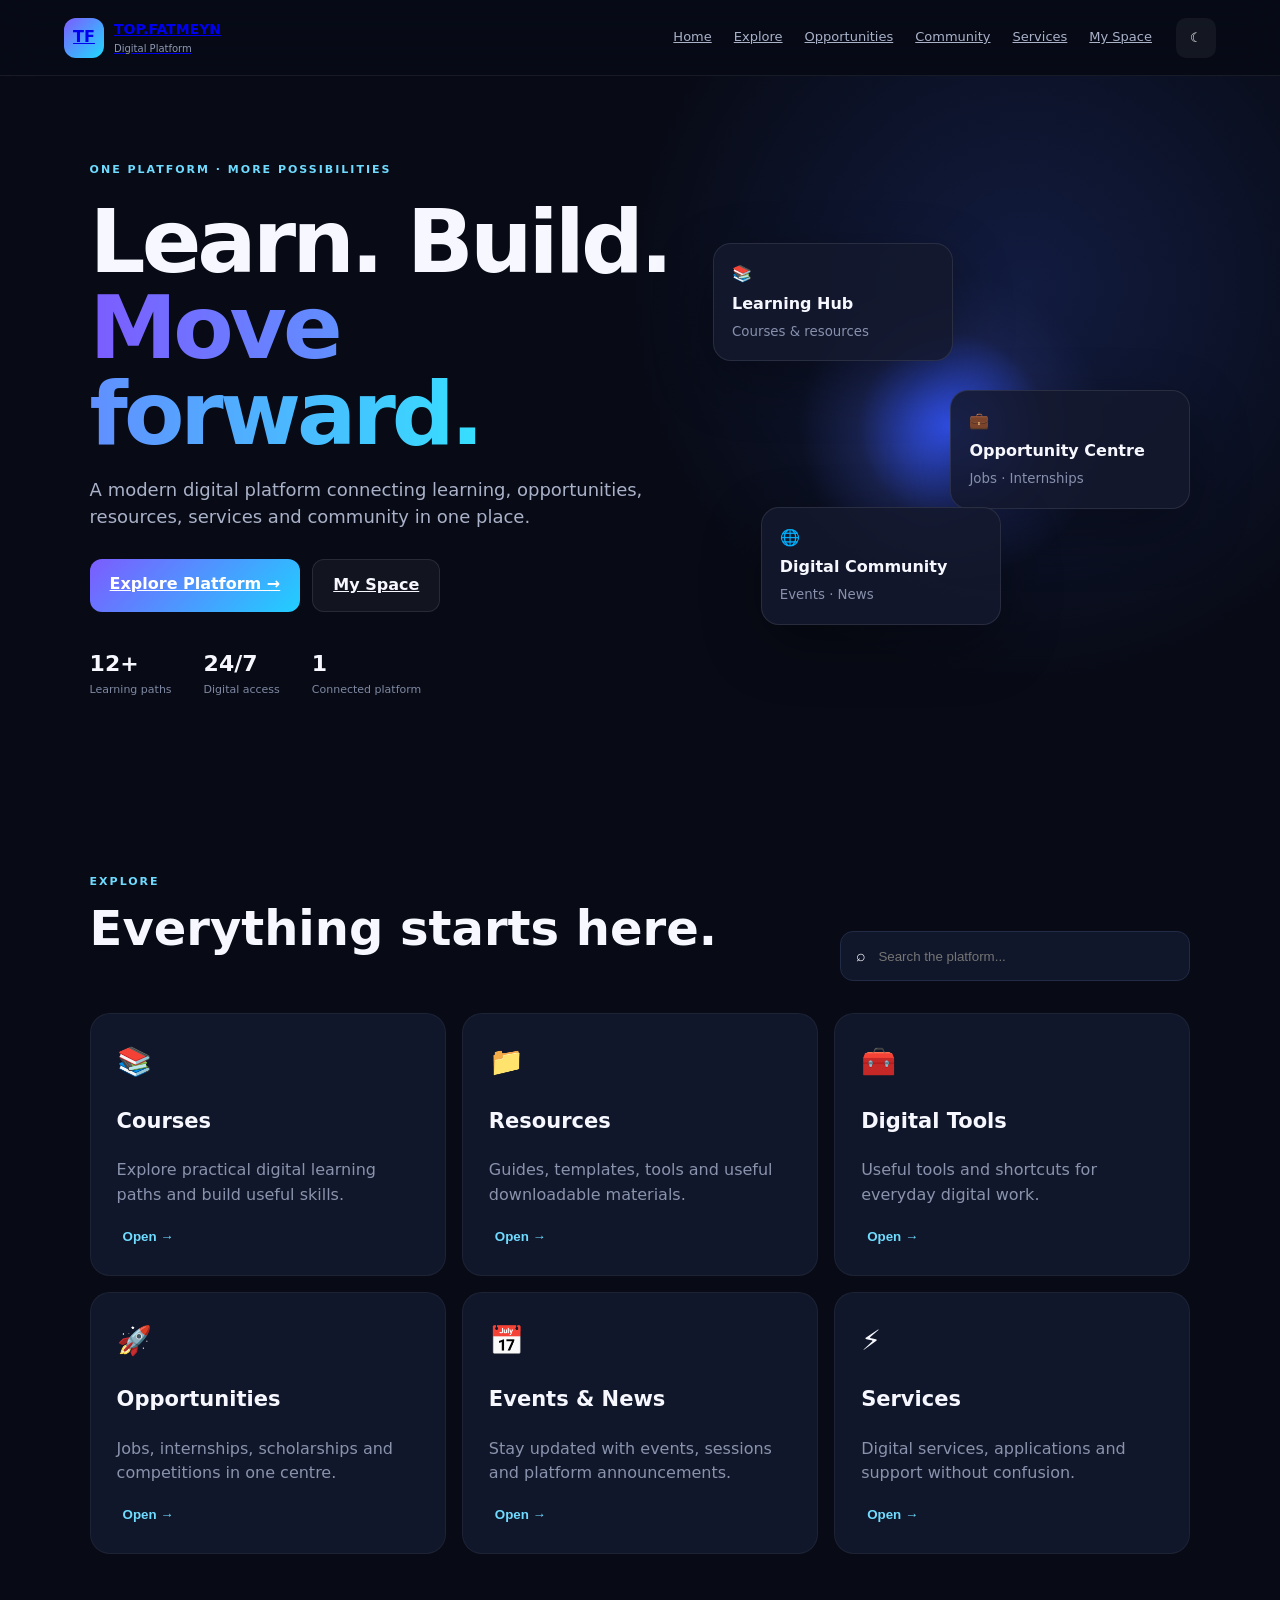
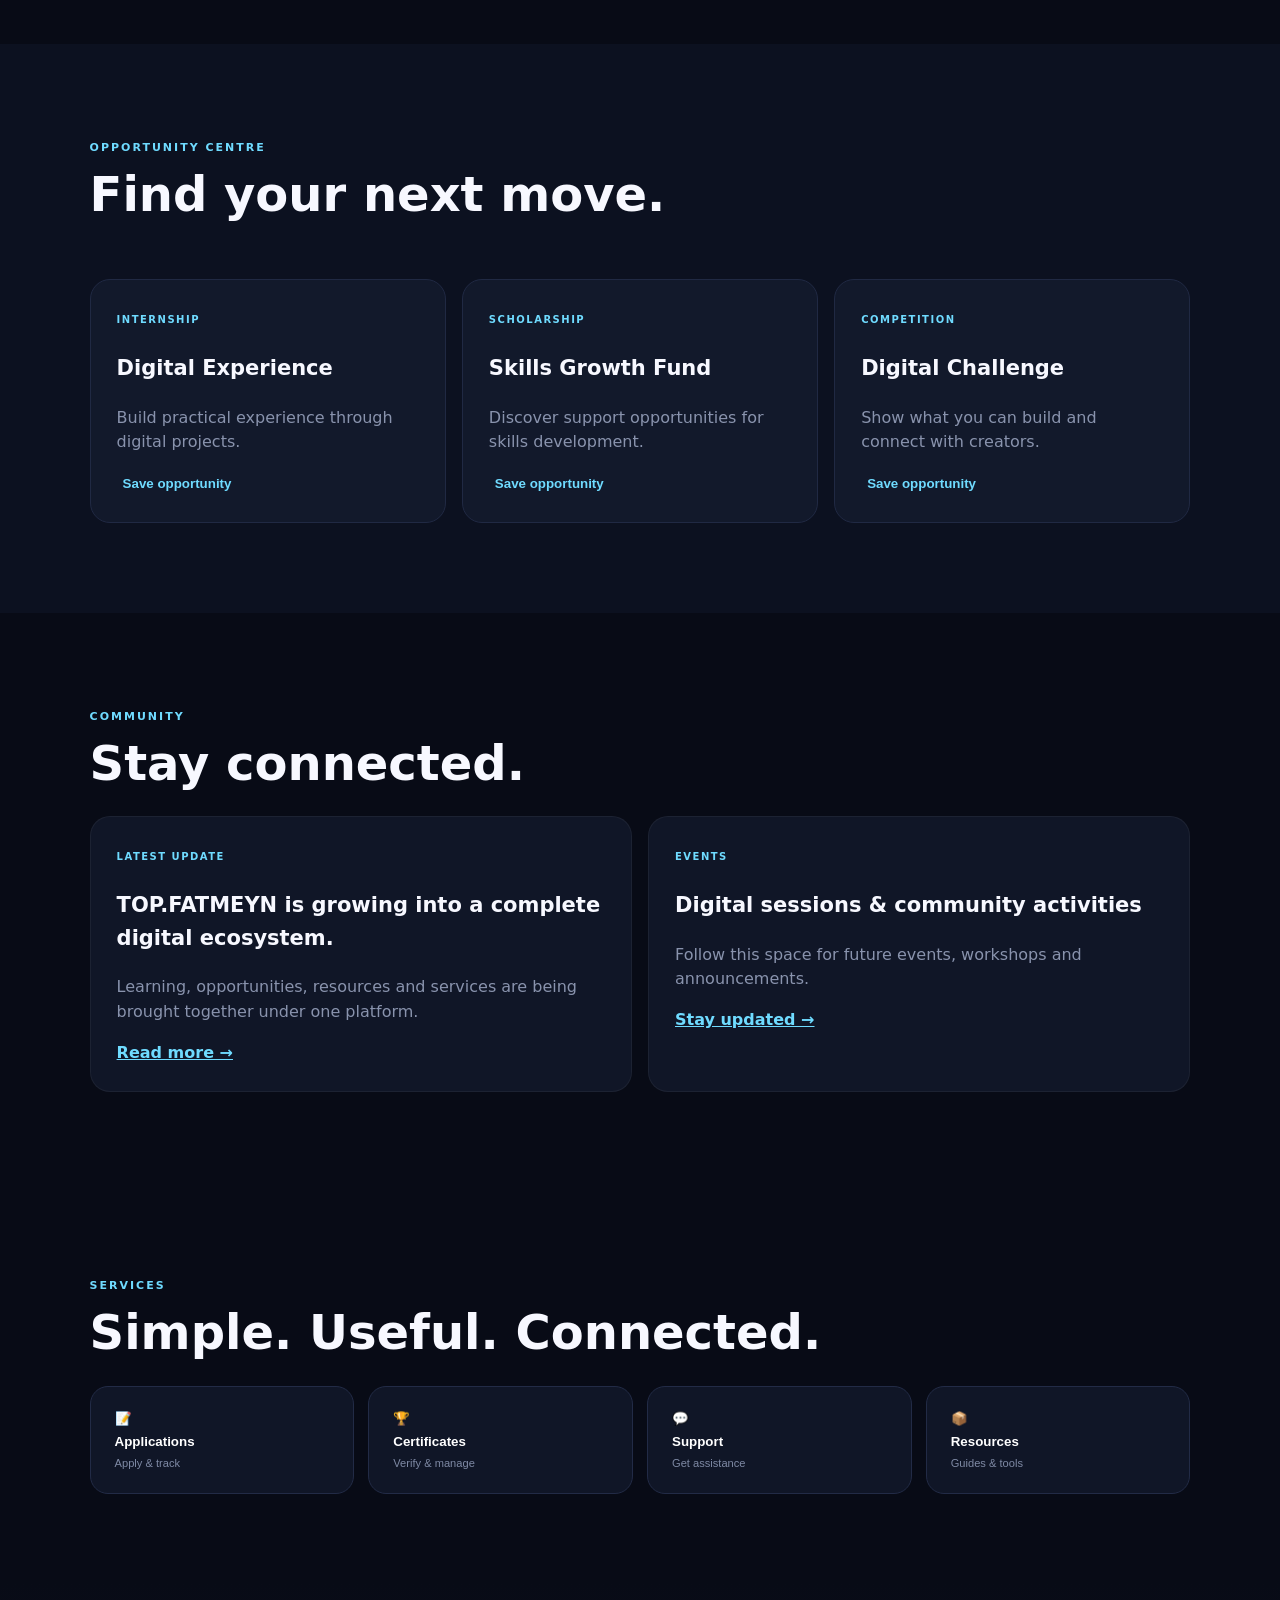
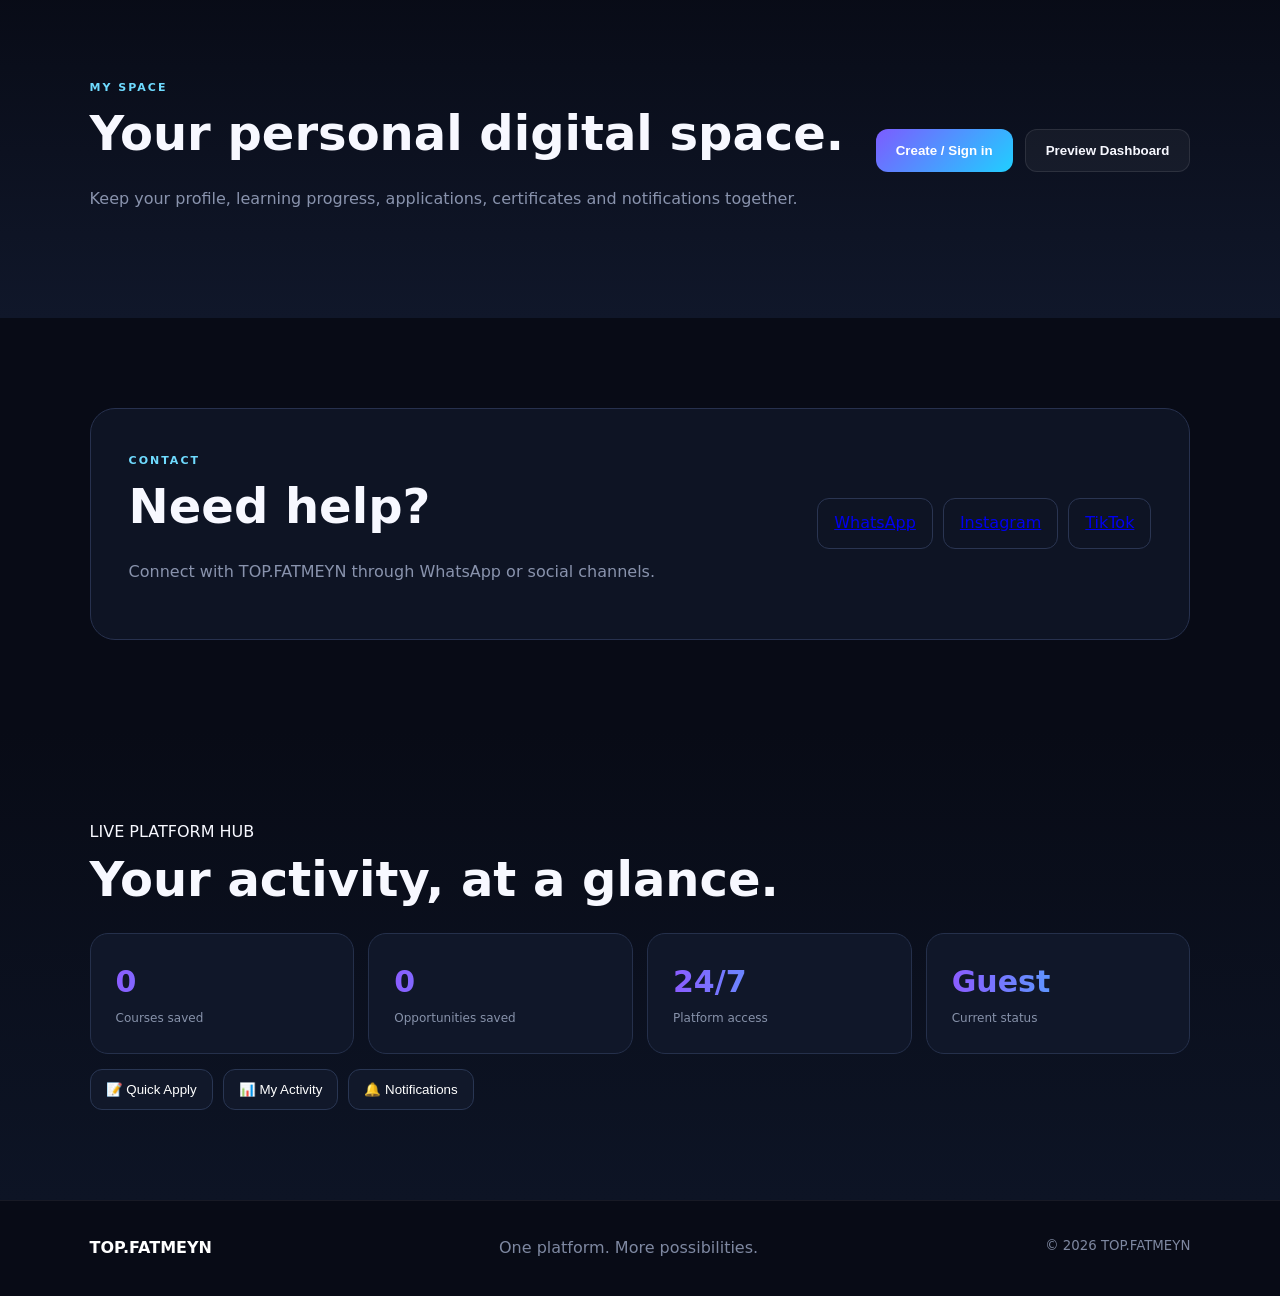
==== index.html @ 736738dc "Add files via upload" ====
<!doctype html><html lang="en"><head><meta charset="utf-8"><meta name="viewport" content="width=device-width,initial-scale=1"><meta name="theme-color" content="#0b1020"><title>TOP.FATMEYN — Digital Platform</title><link rel="stylesheet" href="style.css"></head><body>
<header class="top"><a class="brand" href="#home"><b>TF</b><span><strong>TOP.FATMEYN</strong><small>Digital Platform</small></span></a><button id="menu">☰</button><nav id="nav"><a href="#home">Home</a><a href="#explore">Explore</a><a href="#opportunities">Opportunities</a><a href="#community">Community</a><a href="#services">Services</a><a href="#space">My Space</a></nav><button id="theme">☾</button></header>
<main>
<section class="hero" id="home"><div><label>ONE PLATFORM · MORE POSSIBILITIES</label><h1>Learn. Build.<br><em>Move forward.</em></h1><p>A modern digital platform connecting learning, opportunities, resources, services and community in one place.</p><div class="actions"><a class="btn primary" href="#explore">Explore Platform →</a><a class="btn ghost" href="#space">My Space</a></div><div class="stats"><div><b>12+</b><small>Learning paths</small></div><div><b>24/7</b><small>Digital access</small></div><div><b>1</b><small>Connected platform</small></div></div></div><div class="visual"><div class="orb"></div><div class="float a">📚 <b>Learning Hub</b><small>Courses & resources</small></div><div class="float b">💼 <b>Opportunity Centre</b><small>Jobs · Internships</small></div><div class="float c">🌐 <b>Digital Community</b><small>Events · News</small></div></div></section>
<section class="section" id="explore"><div class="head"><div><label>EXPLORE</label><h2>Everything starts here.</h2></div><div class="search">⌕ <input id="search" placeholder="Search the platform..."></div></div><div class="grid" id="grid">
<article data-key="courses learning skills"><i>📚</i><h3>Courses</h3><p>Explore practical digital learning paths and build useful skills.</p><button onclick="modal('Courses','Browse learning paths, modules and progress from one place.')">Open →</button></article>
<article data-key="resources tools downloads"><i>📁</i><h3>Resources</h3><p>Guides, templates, tools and useful downloadable materials.</p><button onclick="modal('Resources','A central space for guides, templates, tools and useful downloads.')">Open →</button></article>
<article data-key="digital tools"><i>🧰</i><h3>Digital Tools</h3><p>Useful tools and shortcuts for everyday digital work.</p><button onclick="modal('Digital Tools','A future-ready toolbox for productivity and digital work.')">Open →</button></article>
<article data-key="jobs internships scholarships competitions opportunities"><i>🚀</i><h3>Opportunities</h3><p>Jobs, internships, scholarships and competitions in one centre.</p><button onclick="modal('Opportunities','Track jobs, internships, scholarships and competitions.')">Open →</button></article>
<article data-key="events community news"><i>📅</i><h3>Events & News</h3><p>Stay updated with events, sessions and platform announcements.</p><button onclick="modal('Events & News','Follow future events, news and community updates.')">Open →</button></article>
<article data-key="services applications support"><i>⚡</i><h3>Services</h3><p>Digital services, applications and support without confusion.</p><button onclick="modal('Services','Access services, submit applications and request support.')">Open →</button></article></div></section>
<section class="section dark" id="opportunities"><div class="head"><div><label>OPPORTUNITY CENTRE</label><h2>Find your next move.</h2></div></div><div class="cards"><article><span>INTERNSHIP</span><h3>Digital Experience</h3><p>Build practical experience through digital projects.</p><button onclick="toast('Saved to My Space')">Save opportunity</button></article><article><span>SCHOLARSHIP</span><h3>Skills Growth Fund</h3><p>Discover support opportunities for skills development.</p><button onclick="toast('Saved to My Space')">Save opportunity</button></article><article><span>COMPETITION</span><h3>Digital Challenge</h3><p>Show what you can build and connect with creators.</p><button onclick="toast('Saved to My Space')">Save opportunity</button></article></div></section>
<section class="section" id="community"><label>COMMUNITY</label><h2>Stay connected.</h2><div class="news"><article><span>LATEST UPDATE</span><h3>TOP.FATMEYN is growing into a complete digital ecosystem.</h3><p>Learning, opportunities, resources and services are being brought together under one platform.</p><a href="#home">Read more →</a></article><article><span>EVENTS</span><h3>Digital sessions & community activities</h3><p>Follow this space for future events, workshops and announcements.</p><a href="#contact">Stay updated →</a></article></div></section>
<section class="section" id="services"><label>SERVICES</label><h2>Simple. Useful. Connected.</h2><div class="service"><button onclick="modal('Applications','Submit and track applications from My Space.')">📝 <b>Applications</b><small>Apply & track</small></button><button onclick="modal('Certificates','Certificate records and verification can connect to the backend later.')">🏆 <b>Certificates</b><small>Verify & manage</small></button><button onclick="modal('Support','Get help with platform services and digital questions.')">💬 <b>Support</b><small>Get assistance</small></button><button onclick="modal('Resources','Access useful digital materials and downloads.')">📦 <b>Resources</b><small>Guides & tools</small></button></div></section>
<section class="section space" id="space"><div><label>MY SPACE</label><h2>Your personal digital space.</h2><p>Keep your profile, learning progress, applications, certificates and notifications together.</p></div><div class="actions"><button class="btn primary" onclick="login()">Create / Sign in</button><button class="btn ghost" onclick="modal('Dashboard','Your dashboard will contain profile, learning progress, applications, certificates and notifications.')">Preview Dashboard</button></div></section>
<section class="section" id="contact"><div class="contact"><div><label>CONTACT</label><h2>Need help?</h2><p>Connect with TOP.FATMEYN through WhatsApp or social channels.</p></div><div class="links"><a href="https://wa.me/255670675916" target="_blank">WhatsApp</a><a href="https://www.instagram.com/____yk4x/" target="_blank">Instagram</a><a href="https://www.tiktok.com/@____yk4x" target="_blank">TikTok</a></div></div></section>
</main>
<section class="section livehub" id="livehub">
  <div class="section-head"><div><span class="eyebrow">LIVE PLATFORM HUB</span><h2>Your activity, at a glance.</h2></div></div>
  <div class="livegrid">
    <div class="livecard"><b id="courseCount">0</b><span>Courses saved</span></div>
    <div class="livecard"><b id="oppCount">0</b><span>Opportunities saved</span></div>
    <div class="livecard"><b>24/7</b><span>Platform access</span></div>
    <div class="livecard"><b id="profileState">Guest</b><span>Current status</span></div>
  </div>
  <div class="quickbar">
    <button onclick="openModal('Quick Apply','Your application centre is ready. Choose a service or opportunity from the platform.')">📝 Quick Apply</button>
    <button onclick="openModal('My Activity','Your saved courses and opportunities are stored on this device for now.')">📊 My Activity</button>
    <button onclick="openModal('Notifications','New platform updates, opportunities and events will appear here.')">🔔 Notifications</button>
  </div>
</section>

<footer><b>TOP.FATMEYN</b><span>One platform. More possibilities.</span><small>© 2026 TOP.FATMEYN</small></footer>
<div class="modal" id="modal"><div class="box"><button class="close" onclick="closeModal()">×</button><div id="mi">✦</div><h2 id="mt"></h2><p id="mx"></p><button class="btn primary" onclick="closeModal()">Continue</button></div></div><div class="modal" id="login"><div class="box"><button class="close" onclick="closeLogin()">×</button><div>👤</div><h2>My Space</h2><p>This front-end is ready for a real account backend later.</p><input id="name" placeholder="Your name"><button class="btn primary full" onclick="saveUser()">Enter My Space</button></div></div><div class="toast" id="toast"></div>
<script>
const nav=document.querySelector('nav'),menu=document.getElementById('menu');menu.onclick=()=>nav.classList.toggle('open');document.querySelectorAll('nav a').forEach(a=>a.onclick=()=>nav.classList.remove('open'));
const th=document.getElementById('theme');th.onclick=()=>{document.body.classList.toggle('light');th.textContent=document.body.classList.contains('light')?'☀':'☾';localStorage.tfTheme=document.body.classList.contains('light')?'light':'dark'};if(localStorage.tfTheme==='light'){document.body.classList.add('light');th.textContent='☀'}
function modal(t,x){mt.textContent=t;mx.textContent=x;document.getElementById('modal').classList.add('show')}function closeModal(){document.getElementById('modal').classList.remove('show')}function login(){document.getElementById('login').classList.add('show')}function closeLogin(){document.getElementById('login').classList.remove('show')}function saveUser(){let n=name.value.trim();if(!n)return toast('Enter your name first');localStorage.tfUser=n;closeLogin();toast('Welcome, '+n+' 👋')}function toast(x){let t=document.getElementById('toast');t.textContent=x;t.classList.add('show');setTimeout(()=>t.classList.remove('show'),2200)}
document.getElementById('search').oninput=e=>{let q=e.target.value.toLowerCase();document.querySelectorAll('#grid article').forEach(c=>c.style.display=(!q||c.dataset.key.includes(q)||c.innerText.toLowerCase().includes(q))?'block':'none')};
</script>
<script>
(function(){
 const c=JSON.parse(localStorage.getItem('tfCourses')||'[]');
 const o=JSON.parse(localStorage.getItem('tfOpps')||'[]');
 const u=localStorage.getItem('tf-user');
 const ce=document.getElementById('courseCount'),oe=document.getElementById('oppCount'),pe=document.getElementById('profileState');
 if(ce)ce.textContent=c.length;if(oe)oe.textContent=o.length;if(pe)pe.textContent=u?'Active':'Guest';
})();
</script>
</body></html>
---- style.css ----
*{box-sizing:border-box}html{scroll-behavior:smooth}body{margin:0;font-family:Inter,system-ui,Arial;background:#080b16;color:#f7f8ff;line-height:1.55}.top{height:76px;position:sticky;top:0;z-index:20;display:flex;align-items:center;gap:24px;padding:0 5%;background:#080b16dd;backdrop-filter:blur(18px);border-bottom:1px solid #ffffff12}.brand{display:flex;align-items:center;gap:10px;margin-right:auto}.brand>b{width:40px;height:40px;border-radius:12px;display:grid;place-items:center;background:linear-gradient(135deg,#7c5cff,#20d9ff)}.brand strong,.brand small{display:block}.brand strong{font-size:14px}.brand small{font-size:10px;color:#8f98b2}.top nav{display:flex;gap:22px}.top nav a{font-size:13px;color:#aab2c9}.top button{width:40px;height:40px;border:0;border-radius:10px;background:#ffffff0d;color:white;cursor:pointer}.top #menu{display:none}.hero{min-height:680px;padding:80px 7%;display:grid;grid-template-columns:1.1fr .9fr;align-items:center;gap:40px;background:radial-gradient(circle at 80% 30%,#3d67ff2e,transparent 35%)}label{font-size:11px;font-weight:800;letter-spacing:2px;color:#6fdbff}.hero h1{font-size:clamp(48px,7vw,88px);line-height:.98;letter-spacing:-4px;margin:18px 0}.hero em{font-style:normal;background:linear-gradient(90deg,#7c5cff,#36dfff);color:transparent;background-clip:text}.hero p{max-width:620px;color:#aab2c9;font-size:18px}.actions{display:flex;gap:12px;margin:28px 0;flex-wrap:wrap}.btn{border:0;border-radius:12px;padding:13px 20px;cursor:pointer;font-weight:750}.primary{background:linear-gradient(135deg,#7c5cff,#20cfff);color:white}.ghost{background:#ffffff0b;border:1px solid #ffffff18;color:inherit}.stats{display:flex;gap:32px;margin-top:35px}.stats b,.stats small{display:block}.stats b{font-size:22px}.stats small{font-size:11px;color:#7f89a3}.visual{height:460px;position:relative}.orb{position:absolute;width:310px;height:310px;border-radius:50%;left:50%;top:50%;transform:translate(-50%,-50%);background:radial-gradient(circle,#3557ff,#18214b 43%,transparent 70%)}.float{position:absolute;width:240px;padding:18px;border-radius:18px;background:#14192edd;border:1px solid #ffffff18;box-shadow:0 20px 60px #0005}.float b,.float small{display:block;margin-top:5px}.float small{color:#8791ad}.a{left:0;top:10%}.b{right:0;top:42%}.c{left:10%;bottom:7%}.section{padding:90px 7%}.head{display:flex;justify-content:space-between;align-items:end;gap:20px;margin-bottom:32px}.section h2{font-size:clamp(30px,4vw,48px);line-height:1.05;margin:10px 0 28px}.search{width:350px;display:flex;gap:10px;padding:12px 15px;border-radius:13px;background:#11172a;border:1px solid #222b46}.search input{width:100%;background:none;border:0;outline:0;color:white}.grid,.cards,.news{display:grid;grid-template-columns:repeat(3,1fr);gap:16px}.grid article,.cards article,.news article{padding:26px;border-radius:20px;background:#11172a;border:1px solid #ffffff0d;transition:.2s}.grid article:hover{transform:translateY(-5px);border-color:#5acfff66}.grid i{font-style:normal;font-size:28px}.grid h3,.cards h3,.news h3{font-size:21px}.grid p,.cards p,.news p,.space p,.contact p{color:#8993ad}.grid button,.cards button{border:0;background:none;color:#6fdbff;font-weight:750;cursor:pointer}.dark{background:#0c1120}.cards article{background:#12192b;border-color:#202943}.cards span,.news span{font-size:10px;letter-spacing:1.5px;color:#6fdbff;font-weight:800}.news{grid-template-columns:1fr 1fr}.news article{background:#101627}.news a{color:#6fdbff;font-weight:750}.service{display:grid;grid-template-columns:repeat(4,1fr);gap:14px}.service button{padding:24px;border:1px solid #222b46;border-radius:18px;background:#101627;color:white;text-align:left;cursor:pointer}.service b,.service small{display:block;margin-top:8px}.service small{color:#7f8aa5}.space,.contact{display:flex;align-items:center;justify-content:space-between;gap:30px}.space{background:linear-gradient(180deg,#080b16,#10172a)}.contact{padding:38px;border:1px solid #27314e;border-radius:25px;background:#0e1424}.links{display:flex;gap:10px;flex-wrap:wrap}.links a{padding:12px 16px;border:1px solid #2a3552;border-radius:12px}footer{padding:35px 7%;border-top:1px solid #ffffff10;display:flex;justify-content:space-between;gap:20px;color:#7e88a1}footer b{color:white}.modal{display:none;position:fixed;inset:0;z-index:50;background:#000b;place-items:center;padding:20px}.modal.show{display:grid}.box{position:relative;width:min(470px,100%);padding:32px;border-radius:24px;background:#11182b;border:1px solid #2b3654}.close{position:absolute;right:14px;top:8px;border:0;background:none;color:white;font-size:28px;cursor:pointer}.box input{width:100%;padding:14px;border-radius:12px;background:#080d1b;border:1px solid #2b3654;color:white;margin:10px 0 15px}.full{width:100%}.toast{position:fixed;z-index:100;left:50%;bottom:25px;transform:translate(-50%,20px);opacity:0;padding:13px 18px;border-radius:12px;background:#1c2740;border:1px solid #354568;transition:.25s}.toast.show{opacity:1;transform:translate(-50%,0)}.light{background:#f5f7fb;color:#111827}.light .top{background:#ffffffdd;border-color:#e4e8f0}.light .top nav a{color:#566078}.light .top button{color:#111;background:#edf0f6}.light .grid article,.light .search,.light .news article,.light .service button{background:white;border-color:#e2e7f0}.light .grid p,.light .space p,.light .contact p{color:#68738b}.light .search input{color:#111}.light .dark{background:#eef2f9}.light .space{background:#f5f7fb}.light .contact{background:white;border-color:#e0e5ef}.light footer{border-color:#e2e6ef}.light footer b{color:#111}.light .box{background:white;color:#111}.light .close{color:#111}.light .box input{background:#f5f7fb;color:#111}@media(max-width:850px){.top{padding:0 18px}.top #menu{display:block}.top nav{display:none;position:absolute;top:70px;left:12px;right:12px;flex-direction:column;gap:0;padding:10px;background:#11172a;border:1px solid #26304a;border-radius:16px}.top nav.open{display:flex}.top nav a{padding:13px}.hero{grid-template-columns:1fr;padding:60px 6%}.visual{height:360px}.grid,.cards{grid-template-columns:1fr 1fr}.service{grid-template-columns:1fr 1fr}.head{align-items:flex-start;flex-direction:column}.search{width:100%}.space,.contact{align-items:flex-start;flex-direction:column}}@media(max-width:520px){.brand strong{font-size:12px}.hero h1{font-size:46px}.hero p{font-size:16px}.hero .actions .btn{width:100%;text-align:center}.stats{gap:18px}.grid,.cards,.news,.service{grid-template-columns:1fr}.section{padding:58px 5%}.float{width:205px}.contact{padding:28px}.links{width:100%}.links a{flex:1;text-align:center}footer{flex-direction:column;align-items:flex-start}}

.livehub{background:linear-gradient(180deg,#080b16,#0d1425)}.livegrid{display:grid;grid-template-columns:repeat(4,1fr);gap:14px}.livecard{padding:25px;border:1px solid #25304b;border-radius:18px;background:#101729}.livecard b,.livecard span{display:block}.livecard b{font-size:30px;background:linear-gradient(90deg,#8b5cff,#2bd7ff);background-clip:text;color:transparent}.livecard span{color:#8792aa;font-size:12px;margin-top:4px}.quickbar{display:flex;gap:10px;margin-top:15px;flex-wrap:wrap}.quickbar button{border:1px solid #293653;background:#11182a;color:#fff;border-radius:12px;padding:12px 15px;cursor:pointer}.light .livehub{background:#f5f7fb}.light .livecard,.light .quickbar button{background:#fff;color:#111827;border-color:#dfe4ed}@media(max-width:850px){.livegrid{grid-template-columns:1fr 1fr}}@media(max-width:520px){.livegrid{grid-template-columns:1fr}}
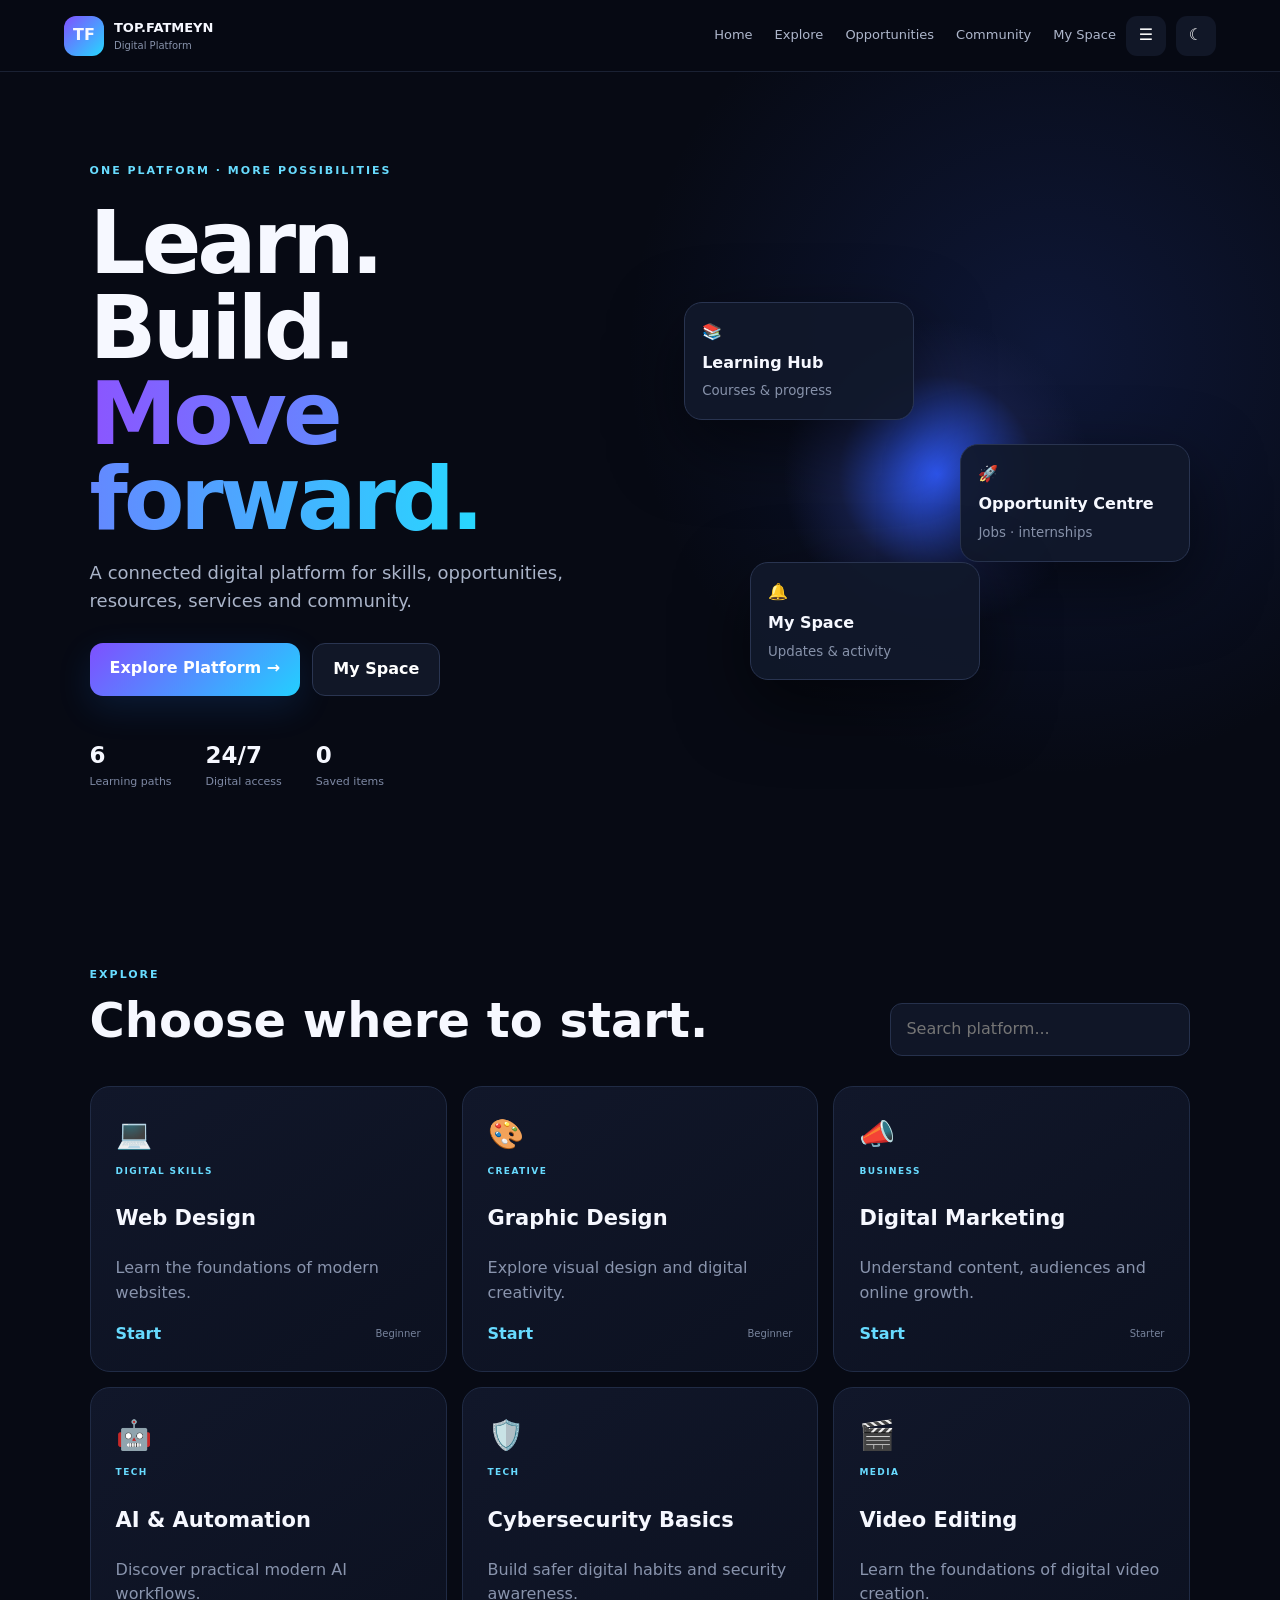
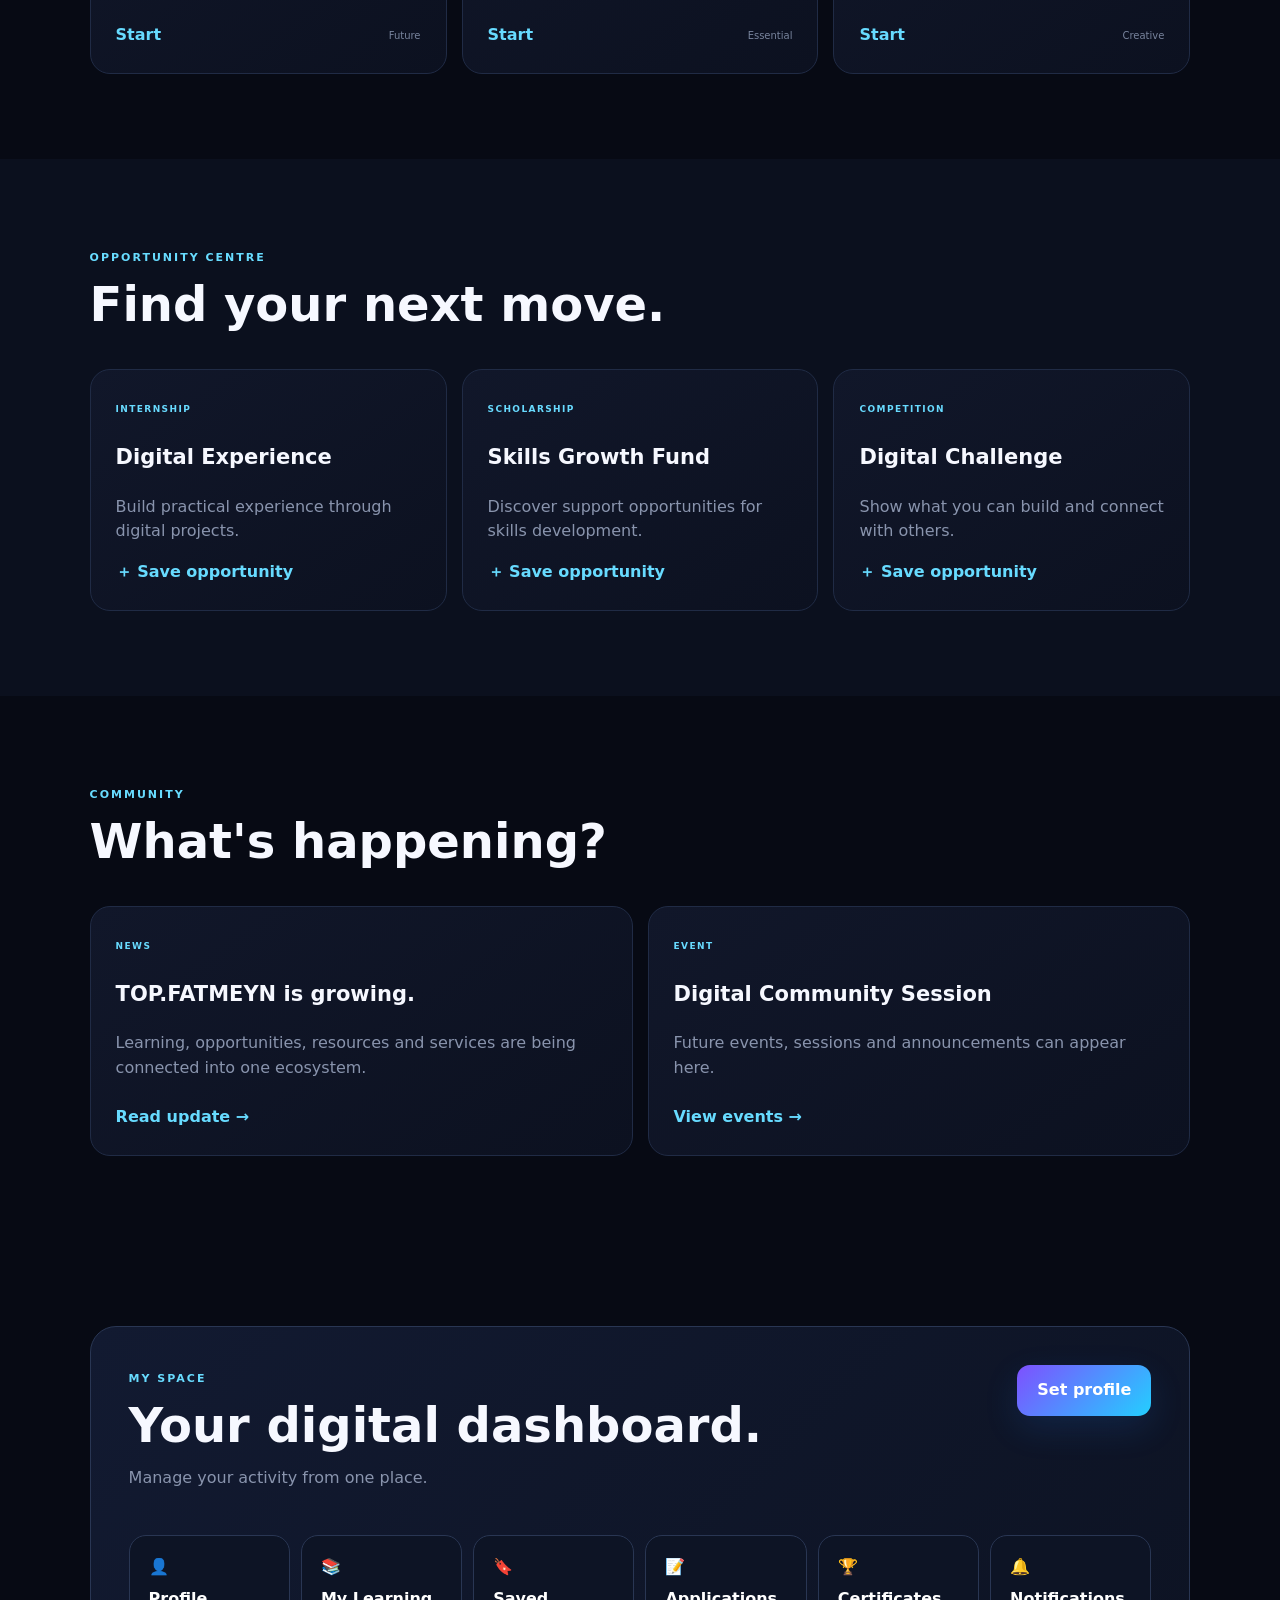
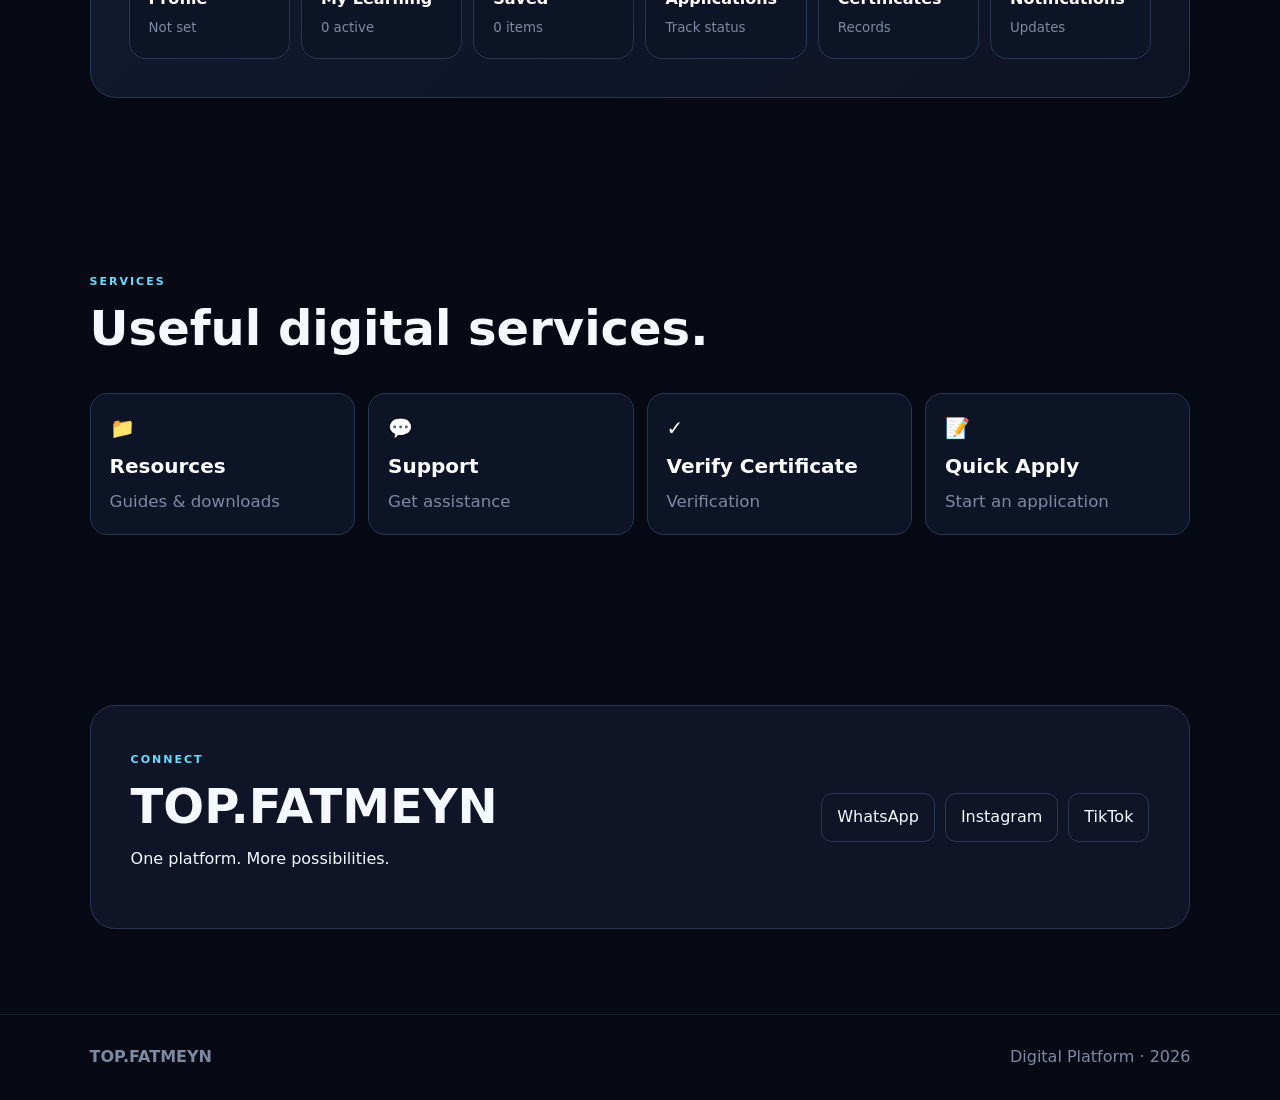
==== commit 61fcb0a5: "Add files via upload" ====
--- a/index.html
+++ b/index.html
@@ -1,50 +1,32 @@
-<!doctype html><html lang="en"><head><meta charset="utf-8"><meta name="viewport" content="width=device-width,initial-scale=1"><meta name="theme-color" content="#0b1020"><title>TOP.FATMEYN — Digital Platform</title><link rel="stylesheet" href="style.css"></head><body>
-<header class="top"><a class="brand" href="#home"><b>TF</b><span><strong>TOP.FATMEYN</strong><small>Digital Platform</small></span></a><button id="menu">☰</button><nav id="nav"><a href="#home">Home</a><a href="#explore">Explore</a><a href="#opportunities">Opportunities</a><a href="#community">Community</a><a href="#services">Services</a><a href="#space">My Space</a></nav><button id="theme">☾</button></header>
+<!doctype html><html lang="en"><head><meta charset="utf-8"><meta name="viewport" content="width=device-width,initial-scale=1"><meta name="theme-color" content="#080b16"><title>TOP.FATMEYN — Digital Platform</title><link rel="stylesheet" href="style.css"></head><body>
+<header class="top"><a class="brand" href="#home"><b>TF</b><span><strong>TOP.FATMEYN</strong><small>Digital Platform</small></span></a><nav id="nav"><a href="#home">Home</a><a href="#explore">Explore</a><a href="#opportunities">Opportunities</a><a href="#community">Community</a><a href="#space">My Space</a></nav><button class="ico" id="menu">☰</button><button class="ico" id="theme">☾</button></header>
 <main>
-<section class="hero" id="home"><div><label>ONE PLATFORM · MORE POSSIBILITIES</label><h1>Learn. Build.<br><em>Move forward.</em></h1><p>A modern digital platform connecting learning, opportunities, resources, services and community in one place.</p><div class="actions"><a class="btn primary" href="#explore">Explore Platform →</a><a class="btn ghost" href="#space">My Space</a></div><div class="stats"><div><b>12+</b><small>Learning paths</small></div><div><b>24/7</b><small>Digital access</small></div><div><b>1</b><small>Connected platform</small></div></div></div><div class="visual"><div class="orb"></div><div class="float a">📚 <b>Learning Hub</b><small>Courses & resources</small></div><div class="float b">💼 <b>Opportunity Centre</b><small>Jobs · Internships</small></div><div class="float c">🌐 <b>Digital Community</b><small>Events · News</small></div></div></section>
-<section class="section" id="explore"><div class="head"><div><label>EXPLORE</label><h2>Everything starts here.</h2></div><div class="search">⌕ <input id="search" placeholder="Search the platform..."></div></div><div class="grid" id="grid">
-<article data-key="courses learning skills"><i>📚</i><h3>Courses</h3><p>Explore practical digital learning paths and build useful skills.</p><button onclick="modal('Courses','Browse learning paths, modules and progress from one place.')">Open →</button></article>
-<article data-key="resources tools downloads"><i>📁</i><h3>Resources</h3><p>Guides, templates, tools and useful downloadable materials.</p><button onclick="modal('Resources','A central space for guides, templates, tools and useful downloads.')">Open →</button></article>
-<article data-key="digital tools"><i>🧰</i><h3>Digital Tools</h3><p>Useful tools and shortcuts for everyday digital work.</p><button onclick="modal('Digital Tools','A future-ready toolbox for productivity and digital work.')">Open →</button></article>
-<article data-key="jobs internships scholarships competitions opportunities"><i>🚀</i><h3>Opportunities</h3><p>Jobs, internships, scholarships and competitions in one centre.</p><button onclick="modal('Opportunities','Track jobs, internships, scholarships and competitions.')">Open →</button></article>
-<article data-key="events community news"><i>📅</i><h3>Events & News</h3><p>Stay updated with events, sessions and platform announcements.</p><button onclick="modal('Events & News','Follow future events, news and community updates.')">Open →</button></article>
-<article data-key="services applications support"><i>⚡</i><h3>Services</h3><p>Digital services, applications and support without confusion.</p><button onclick="modal('Services','Access services, submit applications and request support.')">Open →</button></article></div></section>
-<section class="section dark" id="opportunities"><div class="head"><div><label>OPPORTUNITY CENTRE</label><h2>Find your next move.</h2></div></div><div class="cards"><article><span>INTERNSHIP</span><h3>Digital Experience</h3><p>Build practical experience through digital projects.</p><button onclick="toast('Saved to My Space')">Save opportunity</button></article><article><span>SCHOLARSHIP</span><h3>Skills Growth Fund</h3><p>Discover support opportunities for skills development.</p><button onclick="toast('Saved to My Space')">Save opportunity</button></article><article><span>COMPETITION</span><h3>Digital Challenge</h3><p>Show what you can build and connect with creators.</p><button onclick="toast('Saved to My Space')">Save opportunity</button></article></div></section>
-<section class="section" id="community"><label>COMMUNITY</label><h2>Stay connected.</h2><div class="news"><article><span>LATEST UPDATE</span><h3>TOP.FATMEYN is growing into a complete digital ecosystem.</h3><p>Learning, opportunities, resources and services are being brought together under one platform.</p><a href="#home">Read more →</a></article><article><span>EVENTS</span><h3>Digital sessions & community activities</h3><p>Follow this space for future events, workshops and announcements.</p><a href="#contact">Stay updated →</a></article></div></section>
-<section class="section" id="services"><label>SERVICES</label><h2>Simple. Useful. Connected.</h2><div class="service"><button onclick="modal('Applications','Submit and track applications from My Space.')">📝 <b>Applications</b><small>Apply & track</small></button><button onclick="modal('Certificates','Certificate records and verification can connect to the backend later.')">🏆 <b>Certificates</b><small>Verify & manage</small></button><button onclick="modal('Support','Get help with platform services and digital questions.')">💬 <b>Support</b><small>Get assistance</small></button><button onclick="modal('Resources','Access useful digital materials and downloads.')">📦 <b>Resources</b><small>Guides & tools</small></button></div></section>
-<section class="section space" id="space"><div><label>MY SPACE</label><h2>Your personal digital space.</h2><p>Keep your profile, learning progress, applications, certificates and notifications together.</p></div><div class="actions"><button class="btn primary" onclick="login()">Create / Sign in</button><button class="btn ghost" onclick="modal('Dashboard','Your dashboard will contain profile, learning progress, applications, certificates and notifications.')">Preview Dashboard</button></div></section>
-<section class="section" id="contact"><div class="contact"><div><label>CONTACT</label><h2>Need help?</h2><p>Connect with TOP.FATMEYN through WhatsApp or social channels.</p></div><div class="links"><a href="https://wa.me/255670675916" target="_blank">WhatsApp</a><a href="https://www.instagram.com/____yk4x/" target="_blank">Instagram</a><a href="https://www.tiktok.com/@____yk4x" target="_blank">TikTok</a></div></div></section>
-</main>
-<section class="section livehub" id="livehub">
-  <div class="section-head"><div><span class="eyebrow">LIVE PLATFORM HUB</span><h2>Your activity, at a glance.</h2></div></div>
-  <div class="livegrid">
-    <div class="livecard"><b id="courseCount">0</b><span>Courses saved</span></div>
-    <div class="livecard"><b id="oppCount">0</b><span>Opportunities saved</span></div>
-    <div class="livecard"><b>24/7</b><span>Platform access</span></div>
-    <div class="livecard"><b id="profileState">Guest</b><span>Current status</span></div>
-  </div>
-  <div class="quickbar">
-    <button onclick="openModal('Quick Apply','Your application centre is ready. Choose a service or opportunity from the platform.')">📝 Quick Apply</button>
-    <button onclick="openModal('My Activity','Your saved courses and opportunities are stored on this device for now.')">📊 My Activity</button>
-    <button onclick="openModal('Notifications','New platform updates, opportunities and events will appear here.')">🔔 Notifications</button>
-  </div>
-</section>
-
-<footer><b>TOP.FATMEYN</b><span>One platform. More possibilities.</span><small>© 2026 TOP.FATMEYN</small></footer>
-<div class="modal" id="modal"><div class="box"><button class="close" onclick="closeModal()">×</button><div id="mi">✦</div><h2 id="mt"></h2><p id="mx"></p><button class="btn primary" onclick="closeModal()">Continue</button></div></div><div class="modal" id="login"><div class="box"><button class="close" onclick="closeLogin()">×</button><div>👤</div><h2>My Space</h2><p>This front-end is ready for a real account backend later.</p><input id="name" placeholder="Your name"><button class="btn primary full" onclick="saveUser()">Enter My Space</button></div></div><div class="toast" id="toast"></div>
+<section class="hero" id="home"><div><label>ONE PLATFORM · MORE POSSIBILITIES</label><h1>Learn. Build.<br><em>Move forward.</em></h1><p>A connected digital platform for skills, opportunities, resources, services and community.</p><div class="actions"><a class="btn main" href="#explore">Explore Platform →</a><button class="btn" onclick="openBox('My Space','Your personal space keeps your learning, saved opportunities, applications and notifications together.')">My Space</button></div><div class="stats"><div><b id="courseCount">6</b><span>Learning paths</span></div><div><b>24/7</b><span>Digital access</span></div><div><b id="savedCount">0</b><span>Saved items</span></div></div></div><div class="heroVisual"><div class="glow"></div><div class="tile t1">📚<b>Learning Hub</b><small>Courses & progress</small></div><div class="tile t2">🚀<b>Opportunity Centre</b><small>Jobs · internships</small></div><div class="tile t3">🔔<b>My Space</b><small>Updates & activity</small></div></div></section>
+<section class="section" id="explore"><div class="head"><div><label>EXPLORE</label><h2>Choose where to start.</h2></div><input id="search" placeholder="Search platform..."></div><div class="cards" id="cards">
+<article class="card" data-key="web design coding"><i>💻</i><small>DIGITAL SKILLS</small><h3>Web Design</h3><p>Learn the foundations of modern websites.</p><div class="row"><button onclick="startCourse('Web Design')">Start</button><span>Beginner</span></div></article>
+<article class="card" data-key="graphic design creative"><i>🎨</i><small>CREATIVE</small><h3>Graphic Design</h3><p>Explore visual design and digital creativity.</p><div class="row"><button onclick="startCourse('Graphic Design')">Start</button><span>Beginner</span></div></article>
+<article class="card" data-key="digital marketing business"><i>📣</i><small>BUSINESS</small><h3>Digital Marketing</h3><p>Understand content, audiences and online growth.</p><div class="row"><button onclick="startCourse('Digital Marketing')">Start</button><span>Starter</span></div></article>
+<article class="card" data-key="ai automation technology"><i>🤖</i><small>TECH</small><h3>AI & Automation</h3><p>Discover practical modern AI workflows.</p><div class="row"><button onclick="startCourse('AI & Automation')">Start</button><span>Future</span></div></article>
+<article class="card" data-key="cyber security"><i>🛡️</i><small>TECH</small><h3>Cybersecurity Basics</h3><p>Build safer digital habits and security awareness.</p><div class="row"><button onclick="startCourse('Cybersecurity Basics')">Start</button><span>Essential</span></div></article>
+<article class="card" data-key="video editing media"><i>🎬</i><small>MEDIA</small><h3>Video Editing</h3><p>Learn the foundations of digital video creation.</p><div class="row"><button onclick="startCourse('Video Editing')">Start</button><span>Creative</span></div></article>
+</div><div id="noResults" class="no">No matching result.</div></section>
+<section class="section dark" id="opportunities"><div class="head"><div><label>OPPORTUNITY CENTRE</label><h2>Find your next move.</h2></div></div><div class="cards"><article class="opp"><small>INTERNSHIP</small><h3>Digital Experience</h3><p>Build practical experience through digital projects.</p><button onclick="saveItem('Digital Experience')">＋ Save opportunity</button></article><article class="opp"><small>SCHOLARSHIP</small><h3>Skills Growth Fund</h3><p>Discover support opportunities for skills development.</p><button onclick="saveItem('Skills Growth Fund')">＋ Save opportunity</button></article><article class="opp"><small>COMPETITION</small><h3>Digital Challenge</h3><p>Show what you can build and connect with others.</p><button onclick="saveItem('Digital Challenge')">＋ Save opportunity</button></article></div></section>
+<section class="section" id="community"><div class="head"><div><label>COMMUNITY</label><h2>What's happening?</h2></div></div><div class="news"><article><small>NEWS</small><h3>TOP.FATMEYN is growing.</h3><p>Learning, opportunities, resources and services are being connected into one ecosystem.</p><button onclick="openBox('Latest update','The platform is being built as a broad digital ecosystem rather than a traditional academy.')">Read update →</button></article><article><small>EVENT</small><h3>Digital Community Session</h3><p>Future events, sessions and announcements can appear here.</p><button onclick="openBox('Events','Upcoming events and community activities will be listed here.')">View events →</button></article></div></section>
+<section class="section" id="space"><div class="dashboard"><div class="dashTop"><div><label>MY SPACE</label><h2>Your digital dashboard.</h2><p id="welcome">Manage your activity from one place.</p></div><button class="btn main" onclick="profile()">Set profile</button></div><div class="dash"><button onclick="profile()">👤<b>Profile</b><small id="profileState">Not set</small></button><button onclick="openLearning()">📚<b>My Learning</b><small id="learningState">0 active</small></button><button onclick="openSaved()">🔖<b>Saved</b><small id="savedState">0 items</small></button><button onclick="openBox('Applications','Application tracking is ready as the next connected platform module.')">📝<b>Applications</b><small>Track status</small></button><button onclick="openBox('Certificates','Certificate records and public verification can be connected to the platform database later.')">🏆<b>Certificates</b><small>Records</small></button><button onclick="openBox('Notifications','Your latest platform notifications will appear here.')">🔔<b>Notifications</b><small>Updates</small></button></div></div></section>
+<section class="section" id="services"><div class="head"><div><label>SERVICES</label><h2>Useful digital services.</h2></div></div><div class="services"><button onclick="openBox('Resources','Guides, templates, tools and downloads will live here.')">📁 <b>Resources</b><small>Guides & downloads</small></button><button onclick="openBox('Support','Connect with TOP.FATMEYN support through the contact channels below.')">💬 <b>Support</b><small>Get assistance</small></button><button onclick="openBox('Certificate Verification','A verification service can be connected to a real database in a later backend stage.')">✓ <b>Verify Certificate</b><small>Verification</small></button><button onclick="apply()">📝 <b>Quick Apply</b><small>Start an application</small></button></div></section>
+<section class="section" id="contact"><div class="contact"><div><label>CONNECT</label><h2>TOP.FATMEYN</h2><p>One platform. More possibilities.</p></div><div class="links"><a href="https://wa.me/255670675916" target="_blank">WhatsApp</a><a href="https://www.instagram.com/____yk4x/" target="_blank">Instagram</a><a href="https://www.tiktok.com/@____yk4x" target="_blank">TikTok</a></div></div></section>
+</main><footer><b>TOP.FATMEYN</b><span>Digital Platform · 2026</span></footer>
+<div class="modal" id="modal"><div class="box"><button class="x" onclick="closeBox()">×</button><div class="big">✦</div><h2 id="mt"></h2><p id="mp"></p><div id="modalExtra"></div><button class="btn main" onclick="closeBox()">Done</button></div></div><div class="toast" id="toast"></div>
 <script>
-const nav=document.querySelector('nav'),menu=document.getElementById('menu');menu.onclick=()=>nav.classList.toggle('open');document.querySelectorAll('nav a').forEach(a=>a.onclick=()=>nav.classList.remove('open'));
-const th=document.getElementById('theme');th.onclick=()=>{document.body.classList.toggle('light');th.textContent=document.body.classList.contains('light')?'☀':'☾';localStorage.tfTheme=document.body.classList.contains('light')?'light':'dark'};if(localStorage.tfTheme==='light'){document.body.classList.add('light');th.textContent='☀'}
-function modal(t,x){mt.textContent=t;mx.textContent=x;document.getElementById('modal').classList.add('show')}function closeModal(){document.getElementById('modal').classList.remove('show')}function login(){document.getElementById('login').classList.add('show')}function closeLogin(){document.getElementById('login').classList.remove('show')}function saveUser(){let n=name.value.trim();if(!n)return toast('Enter your name first');localStorage.tfUser=n;closeLogin();toast('Welcome, '+n+' 👋')}function toast(x){let t=document.getElementById('toast');t.textContent=x;t.classList.add('show');setTimeout(()=>t.classList.remove('show'),2200)}
-document.getElementById('search').oninput=e=>{let q=e.target.value.toLowerCase();document.querySelectorAll('#grid article').forEach(c=>c.style.display=(!q||c.dataset.key.includes(q)||c.innerText.toLowerCase().includes(q))?'block':'none')};
-</script>
-<script>
-(function(){
- const c=JSON.parse(localStorage.getItem('tfCourses')||'[]');
- const o=JSON.parse(localStorage.getItem('tfOpps')||'[]');
- const u=localStorage.getItem('tf-user');
- const ce=document.getElementById('courseCount'),oe=document.getElementById('oppCount'),pe=document.getElementById('profileState');
- if(ce)ce.textContent=c.length;if(oe)oe.textContent=o.length;if(pe)pe.textContent=u?'Active':'Guest';
-})();
-</script>
-</body></html>
+const $=id=>document.getElementById(id);let courses=JSON.parse(localStorage.tfCourses||'[]'),saved=JSON.parse(localStorage.tfSaved||'[]');
+$('menu').onclick=()=>$('nav').classList.toggle('open');document.querySelectorAll('nav a').forEach(a=>a.onclick=()=>$('nav').classList.remove('open'));
+$('theme').onclick=()=>{document.body.classList.toggle('light');localStorage.tfTheme=document.body.classList.contains('light')?'light':'dark';$('theme').textContent=document.body.classList.contains('light')?'☀':'☾'};if(localStorage.tfTheme==='light'){document.body.classList.add('light');$('theme').textContent='☀'}
+function refresh(){ $('savedCount').textContent=saved.length; $('savedState').textContent=saved.length+' item'+(saved.length===1?'':'s');$('learningState').textContent=courses.length+' active';$('profileState').textContent=localStorage.tfName?'Ready':'Not set';if(localStorage.tfName)$('welcome').textContent='Welcome back, '+localStorage.tfName+' 👋'}refresh();
+function openBox(t,p,extra=''){$('mt').textContent=t;$('mp').textContent=p;$('modalExtra').innerHTML=extra;$('modal').classList.add('on')}function closeBox(){$('modal').classList.remove('on')}
+function toast(t){$('toast').textContent=t;$('toast').classList.add('on');setTimeout(()=>$('toast').classList.remove('on'),2200)}
+function startCourse(n){if(!courses.includes(n))courses.push(n);localStorage.tfCourses=JSON.stringify(courses);refresh();toast(n+' added to My Learning ✓')}
+function saveItem(n){if(!saved.includes(n))saved.push(n);localStorage.tfSaved=JSON.stringify(saved);refresh();toast('Saved to My Space ✓')}
+function profile(){let old=localStorage.tfName||'';openBox('Your Profile','Set your display name for My Space.',`<input id="nameInput" class="field" value="${old.replace(/"/g,'&quot;')}" placeholder="Your name"><button class="btn main full" onclick="saveProfile()">Save profile</button>`)}function saveProfile(){let n=$('nameInput').value.trim();if(!n){toast('Enter your name');return}localStorage.tfName=n;refresh();closeBox();toast('Profile saved ✓')}
+function openLearning(){let list=courses.length?courses.map(x=>'• '+x).join('<br>'):'No courses started yet.';openBox('My Learning','Your active learning paths:',`<div class="list">${list}</div>`)}function openSaved(){let list=saved.length?saved.map(x=>'• '+x).join('<br>'):'Nothing saved yet.';openBox('Saved items','Your saved opportunities:',`<div class="list">${list}</div>`)}function apply(){openBox('Quick Application','Enter a short request to start an application.',`<input id="appInput" class="field" placeholder="What are you applying for?"><button class="btn main full" onclick="sendApply()">Submit</button>`)}function sendApply(){let v=$('appInput').value.trim();if(!v){toast('Enter an application');return}localStorage.tfApplications=JSON.stringify([...(JSON.parse(localStorage.tfApplications||'[]')),v]);closeBox();toast('Application saved ✓')}
+$('search').oninput=e=>{let q=e.target.value.toLowerCase();let n=0;document.querySelectorAll('.card').forEach(c=>{let ok=!q||c.dataset.key.includes(q)||c.innerText.toLowerCase().includes(q);c.style.display=ok?'block':'none';if(ok)n++});$('noResults').style.display=n?'none':'block'};$('modal').onclick=e=>{if(e.target.id==='modal')closeBox()}
+</script></body></html>
--- a/style.css
+++ b/style.css
@@ -1,3 +1 @@
-*{box-sizing:border-box}html{scroll-behavior:smooth}body{margin:0;font-family:Inter,system-ui,Arial;background:#080b16;color:#f7f8ff;line-height:1.55}.top{height:76px;position:sticky;top:0;z-index:20;display:flex;align-items:center;gap:24px;padding:0 5%;background:#080b16dd;backdrop-filter:blur(18px);border-bottom:1px solid #ffffff12}.brand{display:flex;align-items:center;gap:10px;margin-right:auto}.brand>b{width:40px;height:40px;border-radius:12px;display:grid;place-items:center;background:linear-gradient(135deg,#7c5cff,#20d9ff)}.brand strong,.brand small{display:block}.brand strong{font-size:14px}.brand small{font-size:10px;color:#8f98b2}.top nav{display:flex;gap:22px}.top nav a{font-size:13px;color:#aab2c9}.top button{width:40px;height:40px;border:0;border-radius:10px;background:#ffffff0d;color:white;cursor:pointer}.top #menu{display:none}.hero{min-height:680px;padding:80px 7%;display:grid;grid-template-columns:1.1fr .9fr;align-items:center;gap:40px;background:radial-gradient(circle at 80% 30%,#3d67ff2e,transparent 35%)}label{font-size:11px;font-weight:800;letter-spacing:2px;color:#6fdbff}.hero h1{font-size:clamp(48px,7vw,88px);line-height:.98;letter-spacing:-4px;margin:18px 0}.hero em{font-style:normal;background:linear-gradient(90deg,#7c5cff,#36dfff);color:transparent;background-clip:text}.hero p{max-width:620px;color:#aab2c9;font-size:18px}.actions{display:flex;gap:12px;margin:28px 0;flex-wrap:wrap}.btn{border:0;border-radius:12px;padding:13px 20px;cursor:pointer;font-weight:750}.primary{background:linear-gradient(135deg,#7c5cff,#20cfff);color:white}.ghost{background:#ffffff0b;border:1px solid #ffffff18;color:inherit}.stats{display:flex;gap:32px;margin-top:35px}.stats b,.stats small{display:block}.stats b{font-size:22px}.stats small{font-size:11px;color:#7f89a3}.visual{height:460px;position:relative}.orb{position:absolute;width:310px;height:310px;border-radius:50%;left:50%;top:50%;transform:translate(-50%,-50%);background:radial-gradient(circle,#3557ff,#18214b 43%,transparent 70%)}.float{position:absolute;width:240px;padding:18px;border-radius:18px;background:#14192edd;border:1px solid #ffffff18;box-shadow:0 20px 60px #0005}.float b,.float small{display:block;margin-top:5px}.float small{color:#8791ad}.a{left:0;top:10%}.b{right:0;top:42%}.c{left:10%;bottom:7%}.section{padding:90px 7%}.head{display:flex;justify-content:space-between;align-items:end;gap:20px;margin-bottom:32px}.section h2{font-size:clamp(30px,4vw,48px);line-height:1.05;margin:10px 0 28px}.search{width:350px;display:flex;gap:10px;padding:12px 15px;border-radius:13px;background:#11172a;border:1px solid #222b46}.search input{width:100%;background:none;border:0;outline:0;color:white}.grid,.cards,.news{display:grid;grid-template-columns:repeat(3,1fr);gap:16px}.grid article,.cards article,.news article{padding:26px;border-radius:20px;background:#11172a;border:1px solid #ffffff0d;transition:.2s}.grid article:hover{transform:translateY(-5px);border-color:#5acfff66}.grid i{font-style:normal;font-size:28px}.grid h3,.cards h3,.news h3{font-size:21px}.grid p,.cards p,.news p,.space p,.contact p{color:#8993ad}.grid button,.cards button{border:0;background:none;color:#6fdbff;font-weight:750;cursor:pointer}.dark{background:#0c1120}.cards article{background:#12192b;border-color:#202943}.cards span,.news span{font-size:10px;letter-spacing:1.5px;color:#6fdbff;font-weight:800}.news{grid-template-columns:1fr 1fr}.news article{background:#101627}.news a{color:#6fdbff;font-weight:750}.service{display:grid;grid-template-columns:repeat(4,1fr);gap:14px}.service button{padding:24px;border:1px solid #222b46;border-radius:18px;background:#101627;color:white;text-align:left;cursor:pointer}.service b,.service small{display:block;margin-top:8px}.service small{color:#7f8aa5}.space,.contact{display:flex;align-items:center;justify-content:space-between;gap:30px}.space{background:linear-gradient(180deg,#080b16,#10172a)}.contact{padding:38px;border:1px solid #27314e;border-radius:25px;background:#0e1424}.links{display:flex;gap:10px;flex-wrap:wrap}.links a{padding:12px 16px;border:1px solid #2a3552;border-radius:12px}footer{padding:35px 7%;border-top:1px solid #ffffff10;display:flex;justify-content:space-between;gap:20px;color:#7e88a1}footer b{color:white}.modal{display:none;position:fixed;inset:0;z-index:50;background:#000b;place-items:center;padding:20px}.modal.show{display:grid}.box{position:relative;width:min(470px,100%);padding:32px;border-radius:24px;background:#11182b;border:1px solid #2b3654}.close{position:absolute;right:14px;top:8px;border:0;background:none;color:white;font-size:28px;cursor:pointer}.box input{width:100%;padding:14px;border-radius:12px;background:#080d1b;border:1px solid #2b3654;color:white;margin:10px 0 15px}.full{width:100%}.toast{position:fixed;z-index:100;left:50%;bottom:25px;transform:translate(-50%,20px);opacity:0;padding:13px 18px;border-radius:12px;background:#1c2740;border:1px solid #354568;transition:.25s}.toast.show{opacity:1;transform:translate(-50%,0)}.light{background:#f5f7fb;color:#111827}.light .top{background:#ffffffdd;border-color:#e4e8f0}.light .top nav a{color:#566078}.light .top button{color:#111;background:#edf0f6}.light .grid article,.light .search,.light .news article,.light .service button{background:white;border-color:#e2e7f0}.light .grid p,.light .space p,.light .contact p{color:#68738b}.light .search input{color:#111}.light .dark{background:#eef2f9}.light .space{background:#f5f7fb}.light .contact{background:white;border-color:#e0e5ef}.light footer{border-color:#e2e6ef}.light footer b{color:#111}.light .box{background:white;color:#111}.light .close{color:#111}.light .box input{background:#f5f7fb;color:#111}@media(max-width:850px){.top{padding:0 18px}.top #menu{display:block}.top nav{display:none;position:absolute;top:70px;left:12px;right:12px;flex-direction:column;gap:0;padding:10px;background:#11172a;border:1px solid #26304a;border-radius:16px}.top nav.open{display:flex}.top nav a{padding:13px}.hero{grid-template-columns:1fr;padding:60px 6%}.visual{height:360px}.grid,.cards{grid-template-columns:1fr 1fr}.service{grid-template-columns:1fr 1fr}.head{align-items:flex-start;flex-direction:column}.search{width:100%}.space,.contact{align-items:flex-start;flex-direction:column}}@media(max-width:520px){.brand strong{font-size:12px}.hero h1{font-size:46px}.hero p{font-size:16px}.hero .actions .btn{width:100%;text-align:center}.stats{gap:18px}.grid,.cards,.news,.service{grid-template-columns:1fr}.section{padding:58px 5%}.float{width:205px}.contact{padding:28px}.links{width:100%}.links a{flex:1;text-align:center}footer{flex-direction:column;align-items:flex-start}}
-
-.livehub{background:linear-gradient(180deg,#080b16,#0d1425)}.livegrid{display:grid;grid-template-columns:repeat(4,1fr);gap:14px}.livecard{padding:25px;border:1px solid #25304b;border-radius:18px;background:#101729}.livecard b,.livecard span{display:block}.livecard b{font-size:30px;background:linear-gradient(90deg,#8b5cff,#2bd7ff);background-clip:text;color:transparent}.livecard span{color:#8792aa;font-size:12px;margin-top:4px}.quickbar{display:flex;gap:10px;margin-top:15px;flex-wrap:wrap}.quickbar button{border:1px solid #293653;background:#11182a;color:#fff;border-radius:12px;padding:12px 15px;cursor:pointer}.light .livehub{background:#f5f7fb}.light .livecard,.light .quickbar button{background:#fff;color:#111827;border-color:#dfe4ed}@media(max-width:850px){.livegrid{grid-template-columns:1fr 1fr}}@media(max-width:520px){.livegrid{grid-template-columns:1fr}}
+*{box-sizing:border-box}html{scroll-behavior:smooth}body{margin:0;background:#070a14;color:#f6f8ff;font-family:Inter,system-ui,-apple-system,Segoe UI,sans-serif;line-height:1.55}a{text-decoration:none;color:inherit}button,input{font:inherit}.top{height:72px;position:sticky;top:0;z-index:50;display:flex;align-items:center;gap:10px;padding:0 5%;background:#070a14dd;backdrop-filter:blur(18px);border-bottom:1px solid #1a2133}.brand{display:flex;align-items:center;gap:10px;margin-right:auto}.brand>b{width:40px;height:40px;display:grid;place-items:center;border-radius:12px;background:linear-gradient(135deg,#8050ff,#25d8ff);font-weight:900}.brand strong,.brand small{display:block}.brand strong{font-size:13px}.brand small{font-size:10px;color:#8792aa}.top nav{display:flex;gap:22px}.top nav a{font-size:13px;color:#aeb7cc}.ico{width:40px;height:40px;border:0;border-radius:11px;background:#111727;color:#fff;cursor:pointer}.hero{min-height:650px;padding:85px 7%;display:grid;grid-template-columns:1.05fr .95fr;align-items:center;gap:35px;background:radial-gradient(circle at 82% 35%,#233d9a44,transparent 36%)}label{font-size:11px;letter-spacing:2px;font-weight:850;color:#68dcff}.hero h1{font-size:clamp(50px,7vw,88px);line-height:.97;letter-spacing:-4px;margin:18px 0}.hero em{font-style:normal;background:linear-gradient(90deg,#8b55ff,#27d8ff);background-clip:text;color:transparent}.hero p{max-width:600px;color:#aab4c9;font-size:18px}.actions{display:flex;gap:12px;margin:28px 0}.btn{border:1px solid #2a3551;background:#111727;color:#fff;border-radius:13px;padding:13px 20px;font-weight:800;cursor:pointer}.btn.main{border:0;background:linear-gradient(135deg,#7e50ff,#23cfff);box-shadow:0 12px 35px #247cff24}.stats{display:flex;gap:34px;margin-top:42px}.stats b,.stats span{display:block}.stats b{font-size:23px}.stats span{font-size:11px;color:#7e89a4}.heroVisual{height:430px;position:relative}.glow{position:absolute;width:310px;height:310px;border-radius:50%;left:50%;top:50%;transform:translate(-50%,-50%);background:radial-gradient(circle,#315cff,#151d42 45%,transparent 70%)}.tile{position:absolute;width:230px;padding:17px;border-radius:18px;background:#11182aed;border:1px solid #293450;box-shadow:0 25px 70px #0008}.tile b,.tile small{display:block;margin-top:6px}.tile small{color:#8792aa}.t1{left:0;top:10%}.t2{right:0;top:43%}.t3{left:13%;bottom:2%}.section{padding:85px 7%}.head{display:flex;align-items:end;justify-content:space-between;gap:20px;margin-bottom:30px}.head h2,.dashboard h2,.contact h2{font-size:clamp(30px,4vw,48px);line-height:1.05;margin:10px 0}.head input{width:300px;padding:13px 15px;border:1px solid #26314c;border-radius:12px;background:#101627;color:#fff;outline:0}.cards{display:grid;grid-template-columns:repeat(3,1fr);gap:15px}.card,.opp,.news article{padding:25px;border-radius:20px;background:linear-gradient(145deg,#11172a,#0c1120);border:1px solid #202b45;transition:.2s}.card:hover,.opp:hover{transform:translateY(-4px);border-color:#4d91ff66}.card i{font-style:normal;font-size:29px;display:block}.card small,.opp small,.news small{color:#68dbff;font-size:9px;font-weight:850;letter-spacing:1.4px}.card h3,.opp h3,.news h3{font-size:21px}.card p,.opp p,.news p,.dashboard p{color:#8994ad}.row{display:flex;justify-content:space-between;align-items:center}.row button,.opp button,.news button{border:0;background:none;color:#67dbff;font-weight:850;padding:0;cursor:pointer}.row span{font-size:10px;color:#78849d}.no{display:none;padding:30px;text-align:center;color:#8893aa}.dark{background:#0b101e}.news{display:grid;grid-template-columns:1fr 1fr;gap:15px}.news button{margin-top:8px}.dashboard{padding:38px;border-radius:26px;background:linear-gradient(135deg,#121a31,#0d1323);border:1px solid #293653}.dashTop{display:flex;justify-content:space-between;gap:20px;align-items:flex-start}.dash{display:grid;grid-template-columns:repeat(6,1fr);gap:11px;margin-top:28px}.dash button,.services button{border:1px solid #293653;background:#0d1425;color:#fff;border-radius:17px;padding:19px;text-align:left;cursor:pointer}.dash b,.dash small,.services b,.services small{display:block;margin-top:7px}.dash small,.services small{color:#7e89a3}.services{display:grid;grid-template-columns:repeat(4,1fr);gap:13px}.services button{font-size:20px}.contact{padding:40px;border-radius:25px;border:1px solid #293653;background:#0f1526;display:flex;align-items:center;justify-content:space-between;gap:20px}.links{display:flex;gap:10px;flex-wrap:wrap}.links a{padding:11px 15px;border:1px solid #2b3653;border-radius:11px}.links a:hover{border-color:#5bd5ff}footer{padding:30px 7%;display:flex;justify-content:space-between;border-top:1px solid #171d2d;color:#7e89a2}.modal{position:fixed;inset:0;display:none;place-items:center;padding:20px;background:#000b;z-index:100}.modal.on{display:grid}.box{width:min(470px,100%);padding:30px;border-radius:23px;background:#12192a;border:1px solid #2c3856;position:relative}.x{position:absolute;right:13px;top:8px;border:0;background:none;color:#fff;font-size:29px;cursor:pointer}.big{font-size:30px}.box h2{font-size:29px}.box p{color:#929db6}.field{width:100%;padding:13px;margin:8px 0 13px;border:1px solid #2c3856;border-radius:11px;background:#0a1020;color:#fff;outline:0}.full{width:100%}.list{padding:15px;border:1px solid #2a3550;border-radius:13px;color:#9ba6bd;line-height:2;margin:15px 0}.toast{position:fixed;bottom:25px;left:50%;transform:translate(-50%,20px);opacity:0;background:#1b2741;border:1px solid #344566;padding:12px 17px;border-radius:12px;z-index:200;transition:.2s}.toast.on{opacity:1;transform:translate(-50%,0)}.light{background:#f5f7fb;color:#101625}.light .top{background:#fffde;border-color:#e1e6ef}.light .top nav a{color:#59647b}.light .ico,.light .head input,.light .card,.light .opp,.light .news article,.light .dash button,.light .services button,.light .contact{background:#fff;color:#101625;border-color:#dfe4ed}.light .card p,.light .opp p,.light .news p,.light .dashboard p{color:#657088}.light .dark{background:#eef2f8}.light .dashboard{background:#fff;border-color:#dfe4ed}.light .box{background:#fff;color:#101625}.light .x{color:#101625}.light .field{background:#f5f7fb;color:#101625;border-color:#dfe4ed}@media(max-width:900px){.top{padding:0 17px}.top nav{display:none;position:absolute;left:12px;right:12px;top:78px;padding:8px;flex-direction:column;background:#111727;border:1px solid #27314a;border-radius:15px}.top nav.open{display:flex}.top nav a{padding:12px}.hero{grid-template-columns:1fr;padding:60px 6%;min-height:auto}.heroVisual{height:340px}.section{padding:65px 6%}.cards{grid-template-columns:1fr 1fr}.dash{grid-template-columns:repeat(3,1fr)}.services{grid-template-columns:1fr 1fr}.head{align-items:flex-start;flex-direction:column}.head input{width:100%}}@media(max-width:540px){.hero h1{font-size:47px}.hero p{font-size:16px}.actions{flex-direction:column}.actions>*{width:100%}.stats{gap:20px}.tile{width:195px}.cards,.news,.dash,.services{grid-template-columns:1fr}.section{padding:55px 5%}.dashTop{display:block}.dashTop .btn{margin-top:10px}.dashboard,.contact{padding:27px;display:block}.links{margin-top:20px}footer{padding:25px 5%;display:block}.t2{right:0}.t3{left:5%}}
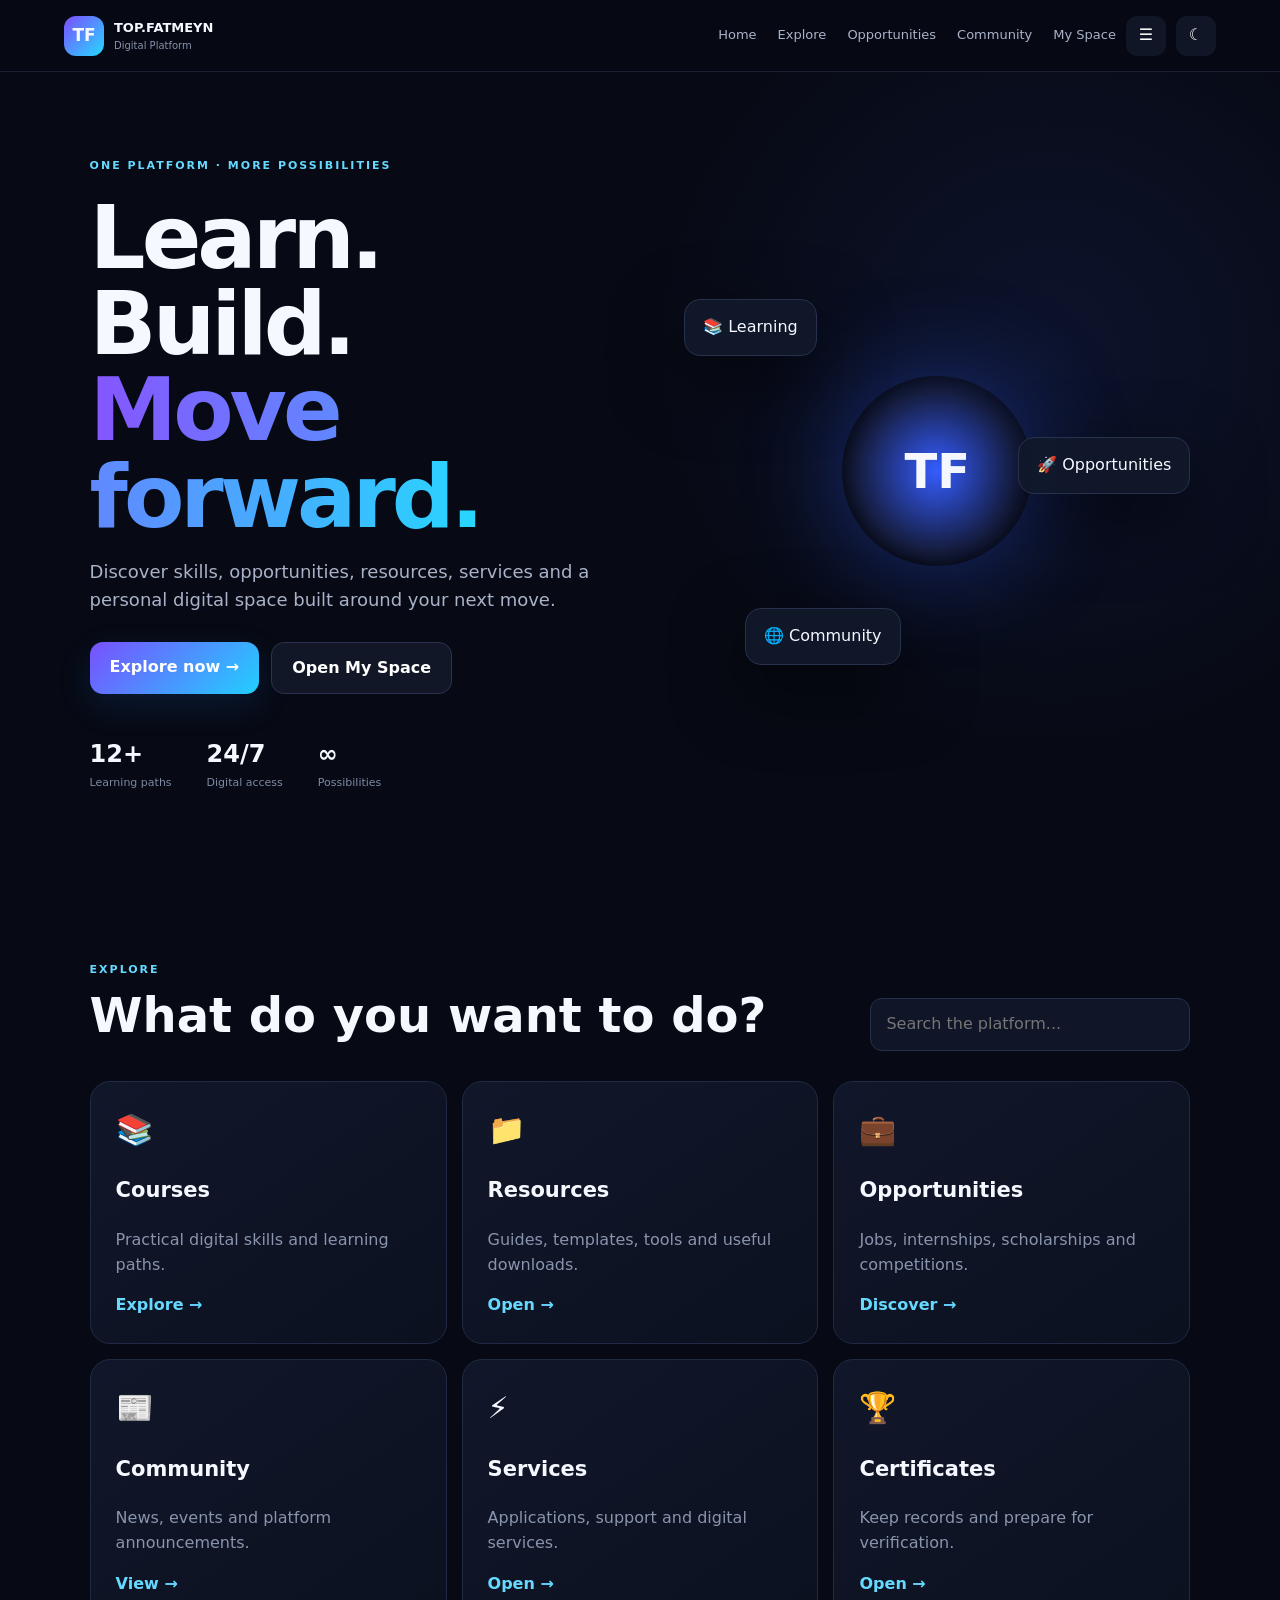
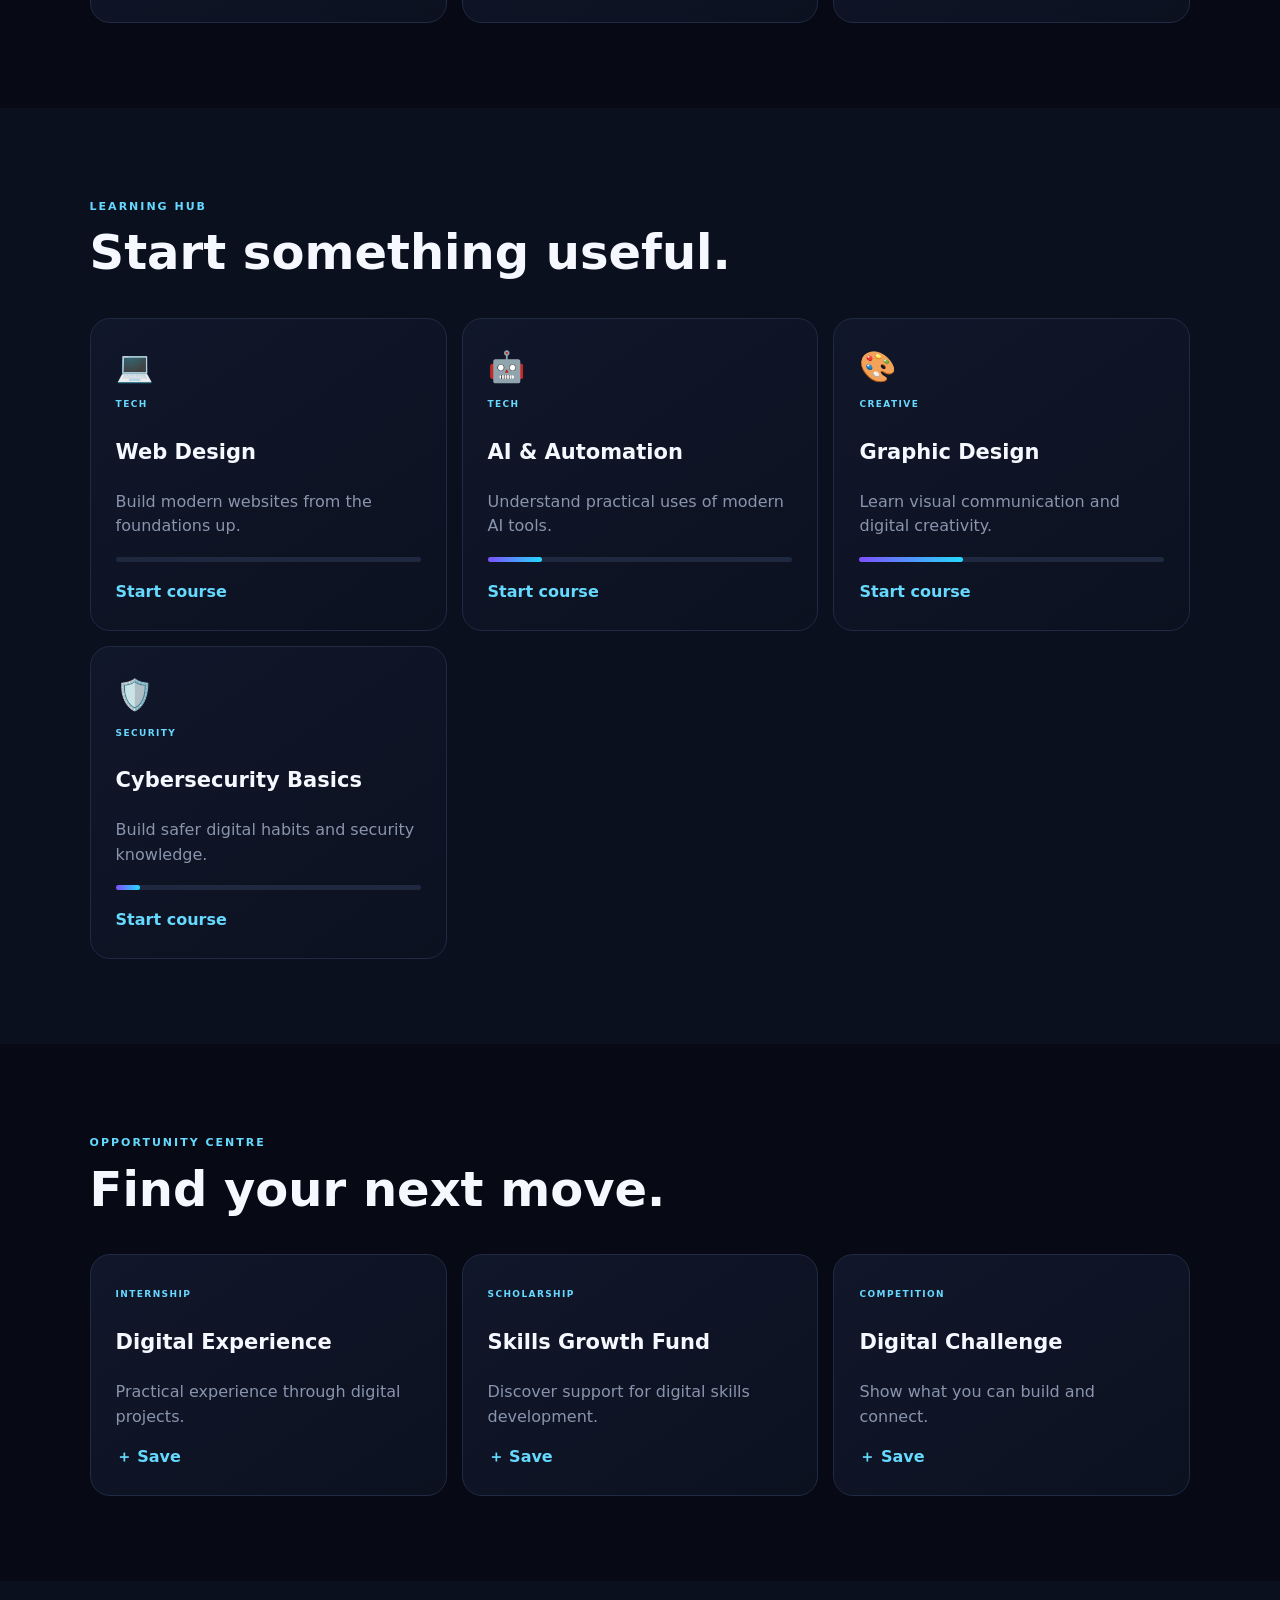
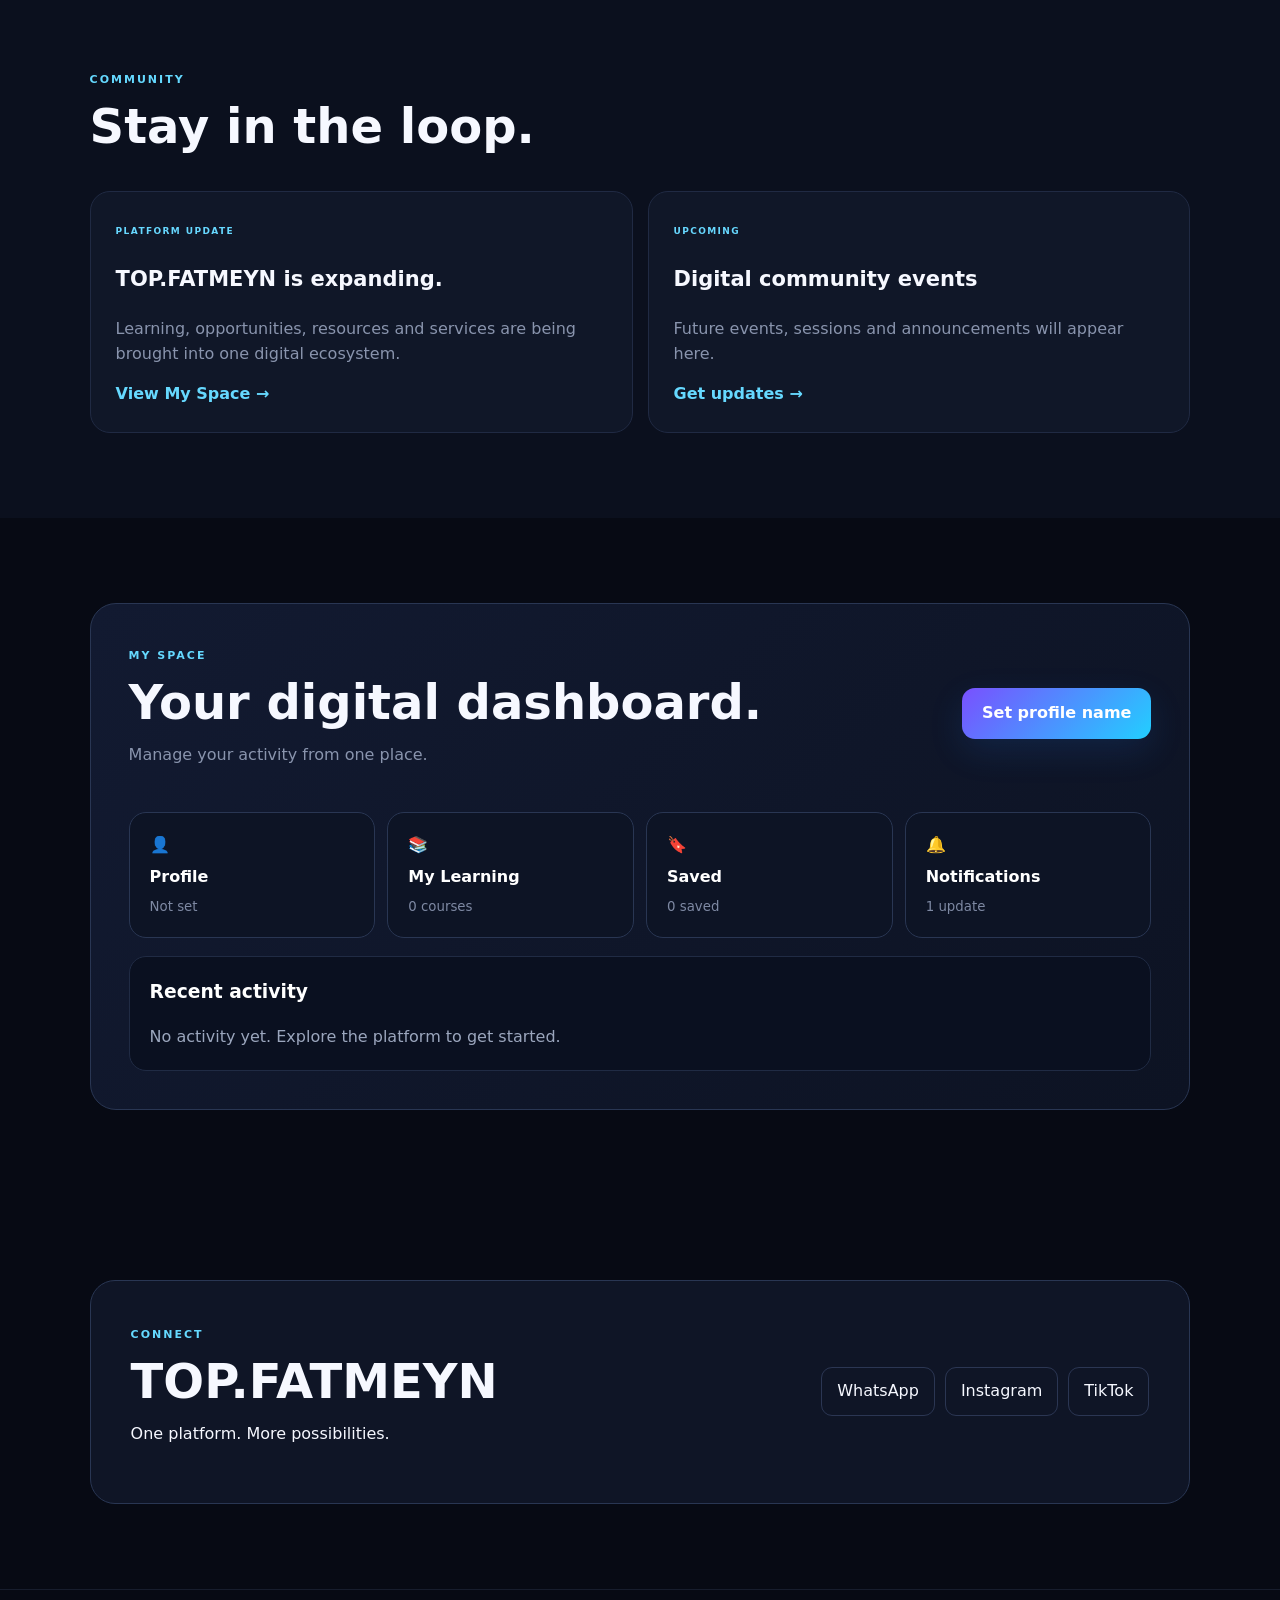
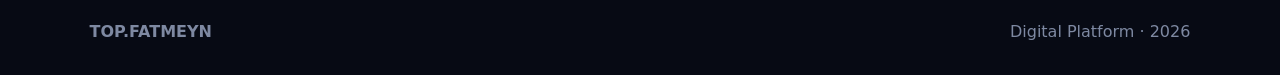
==== commit 5445473c: "Add files via upload" ====
--- a/index.html
+++ b/index.html
@@ -1,32 +1,116 @@
-<!doctype html><html lang="en"><head><meta charset="utf-8"><meta name="viewport" content="width=device-width,initial-scale=1"><meta name="theme-color" content="#080b16"><title>TOP.FATMEYN — Digital Platform</title><link rel="stylesheet" href="style.css"></head><body>
-<header class="top"><a class="brand" href="#home"><b>TF</b><span><strong>TOP.FATMEYN</strong><small>Digital Platform</small></span></a><nav id="nav"><a href="#home">Home</a><a href="#explore">Explore</a><a href="#opportunities">Opportunities</a><a href="#community">Community</a><a href="#space">My Space</a></nav><button class="ico" id="menu">☰</button><button class="ico" id="theme">☾</button></header>
+<!doctype html>
+<html lang="en">
+<head>
+<meta charset="utf-8"><meta name="viewport" content="width=device-width,initial-scale=1">
+<title>TOP.FATMEYN — Digital Platform</title>
+<link rel="stylesheet" href="style.css">
+</head>
+<body>
+<header class="top">
+  <a class="brand" href="#home"><b>TF</b><span><strong>TOP.FATMEYN</strong><small>Digital Platform</small></span></a>
+  <nav id="nav">
+    <a href="#home">Home</a><a href="#explore">Explore</a><a href="#opportunities">Opportunities</a><a href="#community">Community</a><a href="#dashboard">My Space</a>
+  </nav>
+  <button class="ico" id="menu">☰</button><button class="ico" id="theme">☾</button>
+</header>
+
 <main>
-<section class="hero" id="home"><div><label>ONE PLATFORM · MORE POSSIBILITIES</label><h1>Learn. Build.<br><em>Move forward.</em></h1><p>A connected digital platform for skills, opportunities, resources, services and community.</p><div class="actions"><a class="btn main" href="#explore">Explore Platform →</a><button class="btn" onclick="openBox('My Space','Your personal space keeps your learning, saved opportunities, applications and notifications together.')">My Space</button></div><div class="stats"><div><b id="courseCount">6</b><span>Learning paths</span></div><div><b>24/7</b><span>Digital access</span></div><div><b id="savedCount">0</b><span>Saved items</span></div></div></div><div class="heroVisual"><div class="glow"></div><div class="tile t1">📚<b>Learning Hub</b><small>Courses & progress</small></div><div class="tile t2">🚀<b>Opportunity Centre</b><small>Jobs · internships</small></div><div class="tile t3">🔔<b>My Space</b><small>Updates & activity</small></div></div></section>
-<section class="section" id="explore"><div class="head"><div><label>EXPLORE</label><h2>Choose where to start.</h2></div><input id="search" placeholder="Search platform..."></div><div class="cards" id="cards">
-<article class="card" data-key="web design coding"><i>💻</i><small>DIGITAL SKILLS</small><h3>Web Design</h3><p>Learn the foundations of modern websites.</p><div class="row"><button onclick="startCourse('Web Design')">Start</button><span>Beginner</span></div></article>
-<article class="card" data-key="graphic design creative"><i>🎨</i><small>CREATIVE</small><h3>Graphic Design</h3><p>Explore visual design and digital creativity.</p><div class="row"><button onclick="startCourse('Graphic Design')">Start</button><span>Beginner</span></div></article>
-<article class="card" data-key="digital marketing business"><i>📣</i><small>BUSINESS</small><h3>Digital Marketing</h3><p>Understand content, audiences and online growth.</p><div class="row"><button onclick="startCourse('Digital Marketing')">Start</button><span>Starter</span></div></article>
-<article class="card" data-key="ai automation technology"><i>🤖</i><small>TECH</small><h3>AI & Automation</h3><p>Discover practical modern AI workflows.</p><div class="row"><button onclick="startCourse('AI & Automation')">Start</button><span>Future</span></div></article>
-<article class="card" data-key="cyber security"><i>🛡️</i><small>TECH</small><h3>Cybersecurity Basics</h3><p>Build safer digital habits and security awareness.</p><div class="row"><button onclick="startCourse('Cybersecurity Basics')">Start</button><span>Essential</span></div></article>
-<article class="card" data-key="video editing media"><i>🎬</i><small>MEDIA</small><h3>Video Editing</h3><p>Learn the foundations of digital video creation.</p><div class="row"><button onclick="startCourse('Video Editing')">Start</button><span>Creative</span></div></article>
-</div><div id="noResults" class="no">No matching result.</div></section>
-<section class="section dark" id="opportunities"><div class="head"><div><label>OPPORTUNITY CENTRE</label><h2>Find your next move.</h2></div></div><div class="cards"><article class="opp"><small>INTERNSHIP</small><h3>Digital Experience</h3><p>Build practical experience through digital projects.</p><button onclick="saveItem('Digital Experience')">＋ Save opportunity</button></article><article class="opp"><small>SCHOLARSHIP</small><h3>Skills Growth Fund</h3><p>Discover support opportunities for skills development.</p><button onclick="saveItem('Skills Growth Fund')">＋ Save opportunity</button></article><article class="opp"><small>COMPETITION</small><h3>Digital Challenge</h3><p>Show what you can build and connect with others.</p><button onclick="saveItem('Digital Challenge')">＋ Save opportunity</button></article></div></section>
-<section class="section" id="community"><div class="head"><div><label>COMMUNITY</label><h2>What's happening?</h2></div></div><div class="news"><article><small>NEWS</small><h3>TOP.FATMEYN is growing.</h3><p>Learning, opportunities, resources and services are being connected into one ecosystem.</p><button onclick="openBox('Latest update','The platform is being built as a broad digital ecosystem rather than a traditional academy.')">Read update →</button></article><article><small>EVENT</small><h3>Digital Community Session</h3><p>Future events, sessions and announcements can appear here.</p><button onclick="openBox('Events','Upcoming events and community activities will be listed here.')">View events →</button></article></div></section>
-<section class="section" id="space"><div class="dashboard"><div class="dashTop"><div><label>MY SPACE</label><h2>Your digital dashboard.</h2><p id="welcome">Manage your activity from one place.</p></div><button class="btn main" onclick="profile()">Set profile</button></div><div class="dash"><button onclick="profile()">👤<b>Profile</b><small id="profileState">Not set</small></button><button onclick="openLearning()">📚<b>My Learning</b><small id="learningState">0 active</small></button><button onclick="openSaved()">🔖<b>Saved</b><small id="savedState">0 items</small></button><button onclick="openBox('Applications','Application tracking is ready as the next connected platform module.')">📝<b>Applications</b><small>Track status</small></button><button onclick="openBox('Certificates','Certificate records and public verification can be connected to the platform database later.')">🏆<b>Certificates</b><small>Records</small></button><button onclick="openBox('Notifications','Your latest platform notifications will appear here.')">🔔<b>Notifications</b><small>Updates</small></button></div></div></section>
-<section class="section" id="services"><div class="head"><div><label>SERVICES</label><h2>Useful digital services.</h2></div></div><div class="services"><button onclick="openBox('Resources','Guides, templates, tools and downloads will live here.')">📁 <b>Resources</b><small>Guides & downloads</small></button><button onclick="openBox('Support','Connect with TOP.FATMEYN support through the contact channels below.')">💬 <b>Support</b><small>Get assistance</small></button><button onclick="openBox('Certificate Verification','A verification service can be connected to a real database in a later backend stage.')">✓ <b>Verify Certificate</b><small>Verification</small></button><button onclick="apply()">📝 <b>Quick Apply</b><small>Start an application</small></button></div></section>
-<section class="section" id="contact"><div class="contact"><div><label>CONNECT</label><h2>TOP.FATMEYN</h2><p>One platform. More possibilities.</p></div><div class="links"><a href="https://wa.me/255670675916" target="_blank">WhatsApp</a><a href="https://www.instagram.com/____yk4x/" target="_blank">Instagram</a><a href="https://www.tiktok.com/@____yk4x" target="_blank">TikTok</a></div></div></section>
-</main><footer><b>TOP.FATMEYN</b><span>Digital Platform · 2026</span></footer>
-<div class="modal" id="modal"><div class="box"><button class="x" onclick="closeBox()">×</button><div class="big">✦</div><h2 id="mt"></h2><p id="mp"></p><div id="modalExtra"></div><button class="btn main" onclick="closeBox()">Done</button></div></div><div class="toast" id="toast"></div>
+<section class="hero" id="home">
+ <div class="heroText">
+  <label>ONE PLATFORM · MORE POSSIBILITIES</label>
+  <h1>Learn. Build.<br><em>Move forward.</em></h1>
+  <p>Discover skills, opportunities, resources, services and a personal digital space built around your next move.</p>
+  <div class="actions"><a class="btn primary" href="#explore">Explore now →</a><a class="btn" href="#dashboard">Open My Space</a></div>
+  <div class="stats"><div><b>12+</b><small>Learning paths</small></div><div><b>24/7</b><small>Digital access</small></div><div><b>∞</b><small>Possibilities</small></div></div>
+ </div>
+ <div class="heroVisual"><div class="core">TF</div><div class="pill p1">📚 Learning</div><div class="pill p2">🚀 Opportunities</div><div class="pill p3">🌐 Community</div></div>
+</section>
+
+<section class="section" id="explore">
+ <div class="head"><div><label>EXPLORE</label><h2>What do you want to do?</h2></div><input id="search" placeholder="Search the platform..."></div>
+ <div class="tiles" id="tiles">
+  <article data-key="courses learning skills"><span>📚</span><h3>Courses</h3><p>Practical digital skills and learning paths.</p><button onclick="go('#learning')">Explore →</button></article>
+  <article data-key="resources guides downloads tools"><span>📁</span><h3>Resources</h3><p>Guides, templates, tools and useful downloads.</p><button onclick="popup('Resources','A central resource library is ready to connect to your future backend.')">Open →</button></article>
+  <article data-key="jobs internships scholarships opportunities"><span>💼</span><h3>Opportunities</h3><p>Jobs, internships, scholarships and competitions.</p><button onclick="go('#opportunities')">Discover →</button></article>
+  <article data-key="events news community"><span>📰</span><h3>Community</h3><p>News, events and platform announcements.</p><button onclick="go('#community')">View →</button></article>
+  <article data-key="services applications support"><span>⚡</span><h3>Services</h3><p>Applications, support and digital services.</p><button onclick="popup('Services','Start an application or request platform support.')">Open →</button></article>
+  <article data-key="certificates verification"><span>🏆</span><h3>Certificates</h3><p>Keep records and prepare for verification.</p><button onclick="popup('Certificate Centre','Your completed learning certificates will appear here.')">Open →</button></article>
+ </div>
+</section>
+
+<section class="section dark" id="learning">
+ <div class="head"><div><label>LEARNING HUB</label><h2>Start something useful.</h2></div></div>
+ <div class="courses">
+  <article class="course"><div class="courseIcon">💻</div><small>TECH</small><h3>Web Design</h3><p>Build modern websites from the foundations up.</p><div class="bar"><i></i></div><button onclick="startCourse('Web Design')">Start course</button></article>
+  <article class="course"><div class="courseIcon">🤖</div><small>TECH</small><h3>AI & Automation</h3><p>Understand practical uses of modern AI tools.</p><div class="bar"><i style="width:18%"></i></div><button onclick="startCourse('AI & Automation')">Start course</button></article>
+  <article class="course"><div class="courseIcon">🎨</div><small>CREATIVE</small><h3>Graphic Design</h3><p>Learn visual communication and digital creativity.</p><div class="bar"><i style="width:34%"></i></div><button onclick="startCourse('Graphic Design')">Start course</button></article>
+  <article class="course"><div class="courseIcon">🛡️</div><small>SECURITY</small><h3>Cybersecurity Basics</h3><p>Build safer digital habits and security knowledge.</p><div class="bar"><i style="width:8%"></i></div><button onclick="startCourse('Cybersecurity Basics')">Start course</button></article>
+ </div>
+</section>
+
+<section class="section" id="opportunities">
+ <div class="head"><div><label>OPPORTUNITY CENTRE</label><h2>Find your next move.</h2></div></div>
+ <div class="opgrid">
+  <article><span class="tag">INTERNSHIP</span><h3>Digital Experience</h3><p>Practical experience through digital projects.</p><button onclick="saveItem('Digital Experience')">＋ Save</button></article>
+  <article><span class="tag">SCHOLARSHIP</span><h3>Skills Growth Fund</h3><p>Discover support for digital skills development.</p><button onclick="saveItem('Skills Growth Fund')">＋ Save</button></article>
+  <article><span class="tag">COMPETITION</span><h3>Digital Challenge</h3><p>Show what you can build and connect.</p><button onclick="saveItem('Digital Challenge')">＋ Save</button></article>
+ </div>
+</section>
+
+<section class="section dark" id="community">
+ <div class="head"><div><label>COMMUNITY</label><h2>Stay in the loop.</h2></div></div>
+ <div class="news">
+  <article><small>PLATFORM UPDATE</small><h3>TOP.FATMEYN is expanding.</h3><p>Learning, opportunities, resources and services are being brought into one digital ecosystem.</p><a href="#dashboard">View My Space →</a></article>
+  <article><small>UPCOMING</small><h3>Digital community events</h3><p>Future events, sessions and announcements will appear here.</p><a href="#contact">Get updates →</a></article>
+ </div>
+</section>
+
+<section class="section" id="dashboard">
+ <div class="dash">
+  <div class="dashTop"><div><label>MY SPACE</label><h2 id="welcome">Your digital dashboard.</h2><p>Manage your activity from one place.</p></div><button class="btn primary" onclick="setName()">Set profile name</button></div>
+  <div class="dashCards">
+   <button onclick="popup('Profile','Your profile is stored locally in this demo. A real account can be connected to Supabase later.')">👤<b>Profile</b><small id="profileState">Not set</small></button>
+   <button onclick="popup('My Learning',courseList())">📚<b>My Learning</b><small id="courseState">0 courses</small></button>
+   <button onclick="popup('Saved Opportunities',saveList())">🔖<b>Saved</b><small id="saveState">0 saved</small></button>
+   <button onclick="popup('Notifications','You have a new platform update. More notifications can be connected to a real backend later.')">🔔<b>Notifications</b><small>1 update</small></button>
+  </div>
+  <div class="activity"><h3>Recent activity</h3><div id="activity">No activity yet. Explore the platform to get started.</div></div>
+ </div>
+</section>
+
+<section class="section" id="contact"><div class="contact"><div><label>CONNECT</label><h2>TOP.FATMEYN</h2><p>One platform. More possibilities.</p></div><div class="social"><a href="https://wa.me/255670675916" target="_blank">WhatsApp</a><a href="https://www.instagram.com/____yk4x/" target="_blank">Instagram</a><a href="https://www.tiktok.com/@____yk4x" target="_blank">TikTok</a></div></div></section>
+</main>
+<footer><b>TOP.FATMEYN</b><span>Digital Platform · 2026</span></footer>
+
+<div class="modal" id="modal"><div class="modalBox"><button class="close" onclick="hide()">×</button><div class="modalIcon">✦</div><h2 id="mTitle"></h2><p id="mText"></p><button class="btn primary" onclick="hide()">Done</button></div></div>
+<div class="toast" id="toast"></div>
+
 <script>
-const $=id=>document.getElementById(id);let courses=JSON.parse(localStorage.tfCourses||'[]'),saved=JSON.parse(localStorage.tfSaved||'[]');
-$('menu').onclick=()=>$('nav').classList.toggle('open');document.querySelectorAll('nav a').forEach(a=>a.onclick=()=>$('nav').classList.remove('open'));
-$('theme').onclick=()=>{document.body.classList.toggle('light');localStorage.tfTheme=document.body.classList.contains('light')?'light':'dark';$('theme').textContent=document.body.classList.contains('light')?'☀':'☾'};if(localStorage.tfTheme==='light'){document.body.classList.add('light');$('theme').textContent='☀'}
-function refresh(){ $('savedCount').textContent=saved.length; $('savedState').textContent=saved.length+' item'+(saved.length===1?'':'s');$('learningState').textContent=courses.length+' active';$('profileState').textContent=localStorage.tfName?'Ready':'Not set';if(localStorage.tfName)$('welcome').textContent='Welcome back, '+localStorage.tfName+' 👋'}refresh();
-function openBox(t,p,extra=''){$('mt').textContent=t;$('mp').textContent=p;$('modalExtra').innerHTML=extra;$('modal').classList.add('on')}function closeBox(){$('modal').classList.remove('on')}
+const $=id=>document.getElementById(id);
+const get=(k,d)=>{try{return JSON.parse(localStorage.getItem(k))||d}catch{return d}};
+const put=(k,v)=>localStorage.setItem(k,JSON.stringify(v));
+$('menu').onclick=()=>$('nav').classList.toggle('open');
+document.querySelectorAll('nav a').forEach(a=>a.onclick=()=>$('nav').classList.remove('open'));
+$('theme').onclick=()=>{document.body.classList.toggle('light');$('theme').textContent=document.body.classList.contains('light')?'☀':'☾';localStorage.tfMode=document.body.classList.contains('light')?'light':'dark'};
+if(localStorage.tfMode==='light'){document.body.classList.add('light');$('theme').textContent='☀'}
+function go(id){document.querySelector(id).scrollIntoView({behavior:'smooth'})}
+function popup(t,p){$('mTitle').textContent=t;$('mText').textContent=p;$('modal').classList.add('on')}
+function hide(){$('modal').classList.remove('on')}
 function toast(t){$('toast').textContent=t;$('toast').classList.add('on');setTimeout(()=>$('toast').classList.remove('on'),2200)}
-function startCourse(n){if(!courses.includes(n))courses.push(n);localStorage.tfCourses=JSON.stringify(courses);refresh();toast(n+' added to My Learning ✓')}
-function saveItem(n){if(!saved.includes(n))saved.push(n);localStorage.tfSaved=JSON.stringify(saved);refresh();toast('Saved to My Space ✓')}
-function profile(){let old=localStorage.tfName||'';openBox('Your Profile','Set your display name for My Space.',`<input id="nameInput" class="field" value="${old.replace(/"/g,'&quot;')}" placeholder="Your name"><button class="btn main full" onclick="saveProfile()">Save profile</button>`)}function saveProfile(){let n=$('nameInput').value.trim();if(!n){toast('Enter your name');return}localStorage.tfName=n;refresh();closeBox();toast('Profile saved ✓')}
-function openLearning(){let list=courses.length?courses.map(x=>'• '+x).join('<br>'):'No courses started yet.';openBox('My Learning','Your active learning paths:',`<div class="list">${list}</div>`)}function openSaved(){let list=saved.length?saved.map(x=>'• '+x).join('<br>'):'Nothing saved yet.';openBox('Saved items','Your saved opportunities:',`<div class="list">${list}</div>`)}function apply(){openBox('Quick Application','Enter a short request to start an application.',`<input id="appInput" class="field" placeholder="What are you applying for?"><button class="btn main full" onclick="sendApply()">Submit</button>`)}function sendApply(){let v=$('appInput').value.trim();if(!v){toast('Enter an application');return}localStorage.tfApplications=JSON.stringify([...(JSON.parse(localStorage.tfApplications||'[]')),v]);closeBox();toast('Application saved ✓')}
-$('search').oninput=e=>{let q=e.target.value.toLowerCase();let n=0;document.querySelectorAll('.card').forEach(c=>{let ok=!q||c.dataset.key.includes(q)||c.innerText.toLowerCase().includes(q);c.style.display=ok?'block':'none';if(ok)n++});$('noResults').style.display=n?'none':'block'};$('modal').onclick=e=>{if(e.target.id==='modal')closeBox()}
-</script></body></html>
+function setName(){let n=prompt('Enter your name:');if(n&&n.trim()){localStorage.tfName=n.trim();update();toast('Profile updated ✓')}}
+function startCourse(n){let a=get('tfCourses',[]);if(!a.includes(n))a.push(n);put('tfCourses',a);log('Started '+n);update();toast(n+' added to My Learning ✓')}
+function saveItem(n){let a=get('tfSaved',[]);if(!a.includes(n))a.push(n);put('tfSaved',a);log('Saved '+n);update();toast('Saved to My Space ✓')}
+function log(x){let a=get('tfActivity',[]);a.unshift(x);put('tfActivity',a.slice(0,6))}
+function courseList(){let a=get('tfCourses',[]);return a.length?a.join(' · '):'No courses started yet.'}
+function saveList(){let a=get('tfSaved',[]);return a.length?a.join(' · '):'No opportunities saved yet.'}
+function update(){
+ let n=localStorage.tfName||'Your digital dashboard.';$('welcome').textContent=localStorage.tfName?'Welcome, '+n+' 👋':'Your digital dashboard.';
+ let c=get('tfCourses',[]),s=get('tfSaved',[]),a=get('tfActivity',[]);
+ $('profileState').textContent=localStorage.tfName?'Profile active':'Not set';$('courseState').textContent=c.length+' course'+(c.length===1?'':'s');$('saveState').textContent=s.length+' saved';
+ $('activity').innerHTML=a.length?a.map(x=>'<div>• '+x+'</div>').join(''):'No activity yet. Explore the platform to get started.';
+}
+$('search').oninput=e=>{let q=e.target.value.toLowerCase();document.querySelectorAll('#tiles article').forEach(c=>c.style.display=(!q||c.dataset.key.includes(q)||c.innerText.toLowerCase().includes(q))?'block':'none')};
+$('modal').onclick=e=>{if(e.target.id==='modal')hide()};update();
+</script>
+</body>
+</html>
--- a/style.css
+++ b/style.css
@@ -1 +1 @@
-*{box-sizing:border-box}html{scroll-behavior:smooth}body{margin:0;background:#070a14;color:#f6f8ff;font-family:Inter,system-ui,-apple-system,Segoe UI,sans-serif;line-height:1.55}a{text-decoration:none;color:inherit}button,input{font:inherit}.top{height:72px;position:sticky;top:0;z-index:50;display:flex;align-items:center;gap:10px;padding:0 5%;background:#070a14dd;backdrop-filter:blur(18px);border-bottom:1px solid #1a2133}.brand{display:flex;align-items:center;gap:10px;margin-right:auto}.brand>b{width:40px;height:40px;display:grid;place-items:center;border-radius:12px;background:linear-gradient(135deg,#8050ff,#25d8ff);font-weight:900}.brand strong,.brand small{display:block}.brand strong{font-size:13px}.brand small{font-size:10px;color:#8792aa}.top nav{display:flex;gap:22px}.top nav a{font-size:13px;color:#aeb7cc}.ico{width:40px;height:40px;border:0;border-radius:11px;background:#111727;color:#fff;cursor:pointer}.hero{min-height:650px;padding:85px 7%;display:grid;grid-template-columns:1.05fr .95fr;align-items:center;gap:35px;background:radial-gradient(circle at 82% 35%,#233d9a44,transparent 36%)}label{font-size:11px;letter-spacing:2px;font-weight:850;color:#68dcff}.hero h1{font-size:clamp(50px,7vw,88px);line-height:.97;letter-spacing:-4px;margin:18px 0}.hero em{font-style:normal;background:linear-gradient(90deg,#8b55ff,#27d8ff);background-clip:text;color:transparent}.hero p{max-width:600px;color:#aab4c9;font-size:18px}.actions{display:flex;gap:12px;margin:28px 0}.btn{border:1px solid #2a3551;background:#111727;color:#fff;border-radius:13px;padding:13px 20px;font-weight:800;cursor:pointer}.btn.main{border:0;background:linear-gradient(135deg,#7e50ff,#23cfff);box-shadow:0 12px 35px #247cff24}.stats{display:flex;gap:34px;margin-top:42px}.stats b,.stats span{display:block}.stats b{font-size:23px}.stats span{font-size:11px;color:#7e89a4}.heroVisual{height:430px;position:relative}.glow{position:absolute;width:310px;height:310px;border-radius:50%;left:50%;top:50%;transform:translate(-50%,-50%);background:radial-gradient(circle,#315cff,#151d42 45%,transparent 70%)}.tile{position:absolute;width:230px;padding:17px;border-radius:18px;background:#11182aed;border:1px solid #293450;box-shadow:0 25px 70px #0008}.tile b,.tile small{display:block;margin-top:6px}.tile small{color:#8792aa}.t1{left:0;top:10%}.t2{right:0;top:43%}.t3{left:13%;bottom:2%}.section{padding:85px 7%}.head{display:flex;align-items:end;justify-content:space-between;gap:20px;margin-bottom:30px}.head h2,.dashboard h2,.contact h2{font-size:clamp(30px,4vw,48px);line-height:1.05;margin:10px 0}.head input{width:300px;padding:13px 15px;border:1px solid #26314c;border-radius:12px;background:#101627;color:#fff;outline:0}.cards{display:grid;grid-template-columns:repeat(3,1fr);gap:15px}.card,.opp,.news article{padding:25px;border-radius:20px;background:linear-gradient(145deg,#11172a,#0c1120);border:1px solid #202b45;transition:.2s}.card:hover,.opp:hover{transform:translateY(-4px);border-color:#4d91ff66}.card i{font-style:normal;font-size:29px;display:block}.card small,.opp small,.news small{color:#68dbff;font-size:9px;font-weight:850;letter-spacing:1.4px}.card h3,.opp h3,.news h3{font-size:21px}.card p,.opp p,.news p,.dashboard p{color:#8994ad}.row{display:flex;justify-content:space-between;align-items:center}.row button,.opp button,.news button{border:0;background:none;color:#67dbff;font-weight:850;padding:0;cursor:pointer}.row span{font-size:10px;color:#78849d}.no{display:none;padding:30px;text-align:center;color:#8893aa}.dark{background:#0b101e}.news{display:grid;grid-template-columns:1fr 1fr;gap:15px}.news button{margin-top:8px}.dashboard{padding:38px;border-radius:26px;background:linear-gradient(135deg,#121a31,#0d1323);border:1px solid #293653}.dashTop{display:flex;justify-content:space-between;gap:20px;align-items:flex-start}.dash{display:grid;grid-template-columns:repeat(6,1fr);gap:11px;margin-top:28px}.dash button,.services button{border:1px solid #293653;background:#0d1425;color:#fff;border-radius:17px;padding:19px;text-align:left;cursor:pointer}.dash b,.dash small,.services b,.services small{display:block;margin-top:7px}.dash small,.services small{color:#7e89a3}.services{display:grid;grid-template-columns:repeat(4,1fr);gap:13px}.services button{font-size:20px}.contact{padding:40px;border-radius:25px;border:1px solid #293653;background:#0f1526;display:flex;align-items:center;justify-content:space-between;gap:20px}.links{display:flex;gap:10px;flex-wrap:wrap}.links a{padding:11px 15px;border:1px solid #2b3653;border-radius:11px}.links a:hover{border-color:#5bd5ff}footer{padding:30px 7%;display:flex;justify-content:space-between;border-top:1px solid #171d2d;color:#7e89a2}.modal{position:fixed;inset:0;display:none;place-items:center;padding:20px;background:#000b;z-index:100}.modal.on{display:grid}.box{width:min(470px,100%);padding:30px;border-radius:23px;background:#12192a;border:1px solid #2c3856;position:relative}.x{position:absolute;right:13px;top:8px;border:0;background:none;color:#fff;font-size:29px;cursor:pointer}.big{font-size:30px}.box h2{font-size:29px}.box p{color:#929db6}.field{width:100%;padding:13px;margin:8px 0 13px;border:1px solid #2c3856;border-radius:11px;background:#0a1020;color:#fff;outline:0}.full{width:100%}.list{padding:15px;border:1px solid #2a3550;border-radius:13px;color:#9ba6bd;line-height:2;margin:15px 0}.toast{position:fixed;bottom:25px;left:50%;transform:translate(-50%,20px);opacity:0;background:#1b2741;border:1px solid #344566;padding:12px 17px;border-radius:12px;z-index:200;transition:.2s}.toast.on{opacity:1;transform:translate(-50%,0)}.light{background:#f5f7fb;color:#101625}.light .top{background:#fffde;border-color:#e1e6ef}.light .top nav a{color:#59647b}.light .ico,.light .head input,.light .card,.light .opp,.light .news article,.light .dash button,.light .services button,.light .contact{background:#fff;color:#101625;border-color:#dfe4ed}.light .card p,.light .opp p,.light .news p,.light .dashboard p{color:#657088}.light .dark{background:#eef2f8}.light .dashboard{background:#fff;border-color:#dfe4ed}.light .box{background:#fff;color:#101625}.light .x{color:#101625}.light .field{background:#f5f7fb;color:#101625;border-color:#dfe4ed}@media(max-width:900px){.top{padding:0 17px}.top nav{display:none;position:absolute;left:12px;right:12px;top:78px;padding:8px;flex-direction:column;background:#111727;border:1px solid #27314a;border-radius:15px}.top nav.open{display:flex}.top nav a{padding:12px}.hero{grid-template-columns:1fr;padding:60px 6%;min-height:auto}.heroVisual{height:340px}.section{padding:65px 6%}.cards{grid-template-columns:1fr 1fr}.dash{grid-template-columns:repeat(3,1fr)}.services{grid-template-columns:1fr 1fr}.head{align-items:flex-start;flex-direction:column}.head input{width:100%}}@media(max-width:540px){.hero h1{font-size:47px}.hero p{font-size:16px}.actions{flex-direction:column}.actions>*{width:100%}.stats{gap:20px}.tile{width:195px}.cards,.news,.dash,.services{grid-template-columns:1fr}.section{padding:55px 5%}.dashTop{display:block}.dashTop .btn{margin-top:10px}.dashboard,.contact{padding:27px;display:block}.links{margin-top:20px}footer{padding:25px 5%;display:block}.t2{right:0}.t3{left:5%}}
+*{box-sizing:border-box}html{scroll-behavior:smooth}body{margin:0;background:#070a14;color:#f6f8ff;font-family:Inter,system-ui,-apple-system,Segoe UI,sans-serif;line-height:1.55}a{text-decoration:none;color:inherit}button,input{font:inherit}.top{height:72px;position:sticky;top:0;z-index:30;display:flex;align-items:center;gap:10px;padding:0 5%;background:#070a14dd;backdrop-filter:blur(18px);border-bottom:1px solid #1a2031}.brand{display:flex;align-items:center;gap:10px;margin-right:auto}.brand>b{width:40px;height:40px;display:grid;place-items:center;border-radius:12px;background:linear-gradient(135deg,#7d4dff,#25d9ff);font-size:17px}.brand strong,.brand small{display:block}.brand strong{font-size:13px}.brand small{font-size:10px;color:#8791aa}.top nav{display:flex;gap:21px}.top nav a{font-size:13px;color:#aab3ca}.ico{width:40px;height:40px;border:0;border-radius:11px;background:#111626;color:white;cursor:pointer}.hero{min-height:670px;padding:80px 7%;display:grid;grid-template-columns:1.05fr .95fr;align-items:center;gap:35px;background:radial-gradient(circle at 82% 35%,#18255c55,transparent 35%)}label{font-size:11px;letter-spacing:2px;font-weight:850;color:#65d9ff}.hero h1{font-size:clamp(50px,7vw,88px);line-height:.98;letter-spacing:-4px;margin:18px 0}.hero em{font-style:normal;background:linear-gradient(90deg,#8655ff,#27d7ff);background-clip:text;color:transparent}.hero p{max-width:620px;color:#a9b2c8;font-size:18px}.actions{display:flex;gap:12px;margin:28px 0}.btn{border:1px solid #2a3350;background:#111727;color:#fff;border-radius:13px;padding:13px 20px;font-weight:800;cursor:pointer}.primary{border:0;background:linear-gradient(135deg,#7950ff,#22cfff);box-shadow:0 12px 35px #247cff22}.stats{display:flex;gap:35px;margin-top:42px}.stats b,.stats small{display:block}.stats b{font-size:24px}.stats small{color:#7e89a4;font-size:11px}.heroVisual{height:430px;position:relative}.core{position:absolute;left:50%;top:50%;transform:translate(-50%,-50%);width:190px;height:190px;border-radius:50%;display:grid;place-items:center;font-size:48px;font-weight:900;background:radial-gradient(circle,#355dff,#161e43 58%,transparent 70%);box-shadow:0 0 100px #315cff66}.pill{position:absolute;padding:15px 18px;border-radius:16px;background:#11182aee;border:1px solid #27314b;box-shadow:0 25px 70px #0008}.p1{left:0;top:10%}.p2{right:0;top:42%}.p3{left:12%;bottom:5%}.section{padding:85px 7%}.dark{background:#0b101e}.head{display:flex;align-items:end;justify-content:space-between;gap:20px;margin-bottom:30px}.head h2,.dash h2,.contact h2{font-size:clamp(30px,4vw,48px);line-height:1.05;margin:10px 0}.head input{width:320px;padding:13px 15px;border:1px solid #26304a;border-radius:12px;background:#101627;color:white;outline:0}.tiles,.courses,.opgrid{display:grid;grid-template-columns:repeat(3,1fr);gap:15px}.tiles article,.course,.opgrid article,.news article{padding:25px;border-radius:20px;background:linear-gradient(145deg,#11172a,#0c1120);border:1px solid #202a43;transition:.2s}.tiles article:hover,.course:hover,.opgrid article:hover{transform:translateY(-4px);border-color:#4b8cff66}.tiles span,.courseIcon{font-size:30px}.tiles h3,.course h3,.opgrid h3,.news h3{font-size:21px}.tiles p,.course p,.opgrid p,.news p,.dash p{color:#8994ad}.tiles button,.course button,.opgrid button,.news a{border:0;background:none;color:#66d9ff;font-weight:800;padding:0;cursor:pointer}.course small,.opgrid .tag,.news small{color:#67d8ff;font-weight:800;letter-spacing:1.4px;font-size:9px}.bar{height:5px;background:#1e2940;border-radius:8px;margin:18px 0}.bar i{display:block;height:100%;width:0;background:linear-gradient(90deg,#7d50ff,#25d9ff);border-radius:8px}.opgrid{grid-template-columns:repeat(3,1fr)}.news{display:grid;grid-template-columns:1fr 1fr;gap:15px}.news article{background:#101728}.dash{padding:38px;border-radius:26px;background:linear-gradient(135deg,#121a31,#0d1323);border:1px solid #293653}.dashTop{display:flex;align-items:center;justify-content:space-between;gap:20px}.dashCards{display:grid;grid-template-columns:repeat(4,1fr);gap:12px;margin-top:28px}.dashCards button{border:1px solid #293653;background:#0d1425;color:white;border-radius:17px;padding:20px;text-align:left;cursor:pointer}.dashCards b,.dashCards small{display:block;margin-top:7px}.dashCards small{color:#7e89a3}.activity{margin-top:18px;padding:20px;border-radius:17px;background:#0a1020;border:1px solid #202b44;color:#9ba6bd}.activity h3{color:white;margin-top:0}.contact{padding:40px;border-radius:25px;border:1px solid #293653;background:#0f1526;display:flex;align-items:center;justify-content:space-between;gap:20px}.social{display:flex;gap:10px;flex-wrap:wrap}.social a{padding:11px 15px;border:1px solid #2b3653;border-radius:11px}.social a:hover{border-color:#5bd5ff}footer{padding:30px 7%;display:flex;justify-content:space-between;border-top:1px solid #171d2d;color:#7e89a2}.modal{position:fixed;inset:0;display:none;place-items:center;padding:20px;background:#000b;z-index:100}.modal.on{display:grid}.modalBox{width:min(470px,100%);padding:30px;border-radius:23px;background:#12192a;border:1px solid #2c3856;position:relative}.close{position:absolute;right:13px;top:8px;border:0;background:none;color:white;font-size:29px;cursor:pointer}.modalIcon{font-size:30px}.modalBox h2{font-size:29px}.modalBox p{color:#929db6}.toast{position:fixed;bottom:25px;left:50%;transform:translate(-50%,20px);opacity:0;background:#1b2741;border:1px solid #344566;padding:12px 17px;border-radius:12px;z-index:200;transition:.2s}.toast.on{opacity:1;transform:translate(-50%,0)}.light{background:#f5f7fb;color:#101625}.light .top{background:#ffffffdd;border-color:#e2e6ef}.light .top nav a{color:#59647b}.light .ico,.light .head input,.light .tiles article,.light .course,.light .opgrid article,.light .news article,.light .dashCards button,.light .activity,.light .contact{background:#fff;color:#101625;border-color:#dfe4ed}.light .tiles p,.light .course p,.light .opgrid p,.light .news p,.light .dash p{color:#657088}.light .dark{background:#eef2f8}.light .dash{background:#fff;border-color:#dfe4ed}.light .modalBox{background:#fff;color:#101625}.light .close{color:#101625}.light .activity h3{color:#101625}@media(max-width:850px){.top{padding:0 17px}.top nav{display:none;position:absolute;left:12px;right:12px;top:78px;padding:8px;flex-direction:column;background:#111727;border:1px solid #27314a;border-radius:15px}.top nav.open{display:flex}.top nav a{padding:12px}.hero{grid-template-columns:1fr;padding:60px 6%;min-height:auto}.heroVisual{height:340px}.section{padding:65px 6%}.tiles,.courses,.opgrid{grid-template-columns:1fr 1fr}.dashCards{grid-template-columns:1fr 1fr}.head{align-items:flex-start;flex-direction:column}.head input{width:100%}}@media(max-width:520px){.hero h1{font-size:47px}.hero p{font-size:16px}.actions{flex-direction:column}.actions>*{width:100%}.stats{gap:20px}.pill{font-size:12px}.tiles,.courses,.opgrid,.news,.dashCards{grid-template-columns:1fr}.section{padding:55px 5%}.dashTop{align-items:flex-start;flex-direction:column}.dash,.contact{padding:27px}.social{margin-top:20px}footer{padding:25px 5%;display:block}}
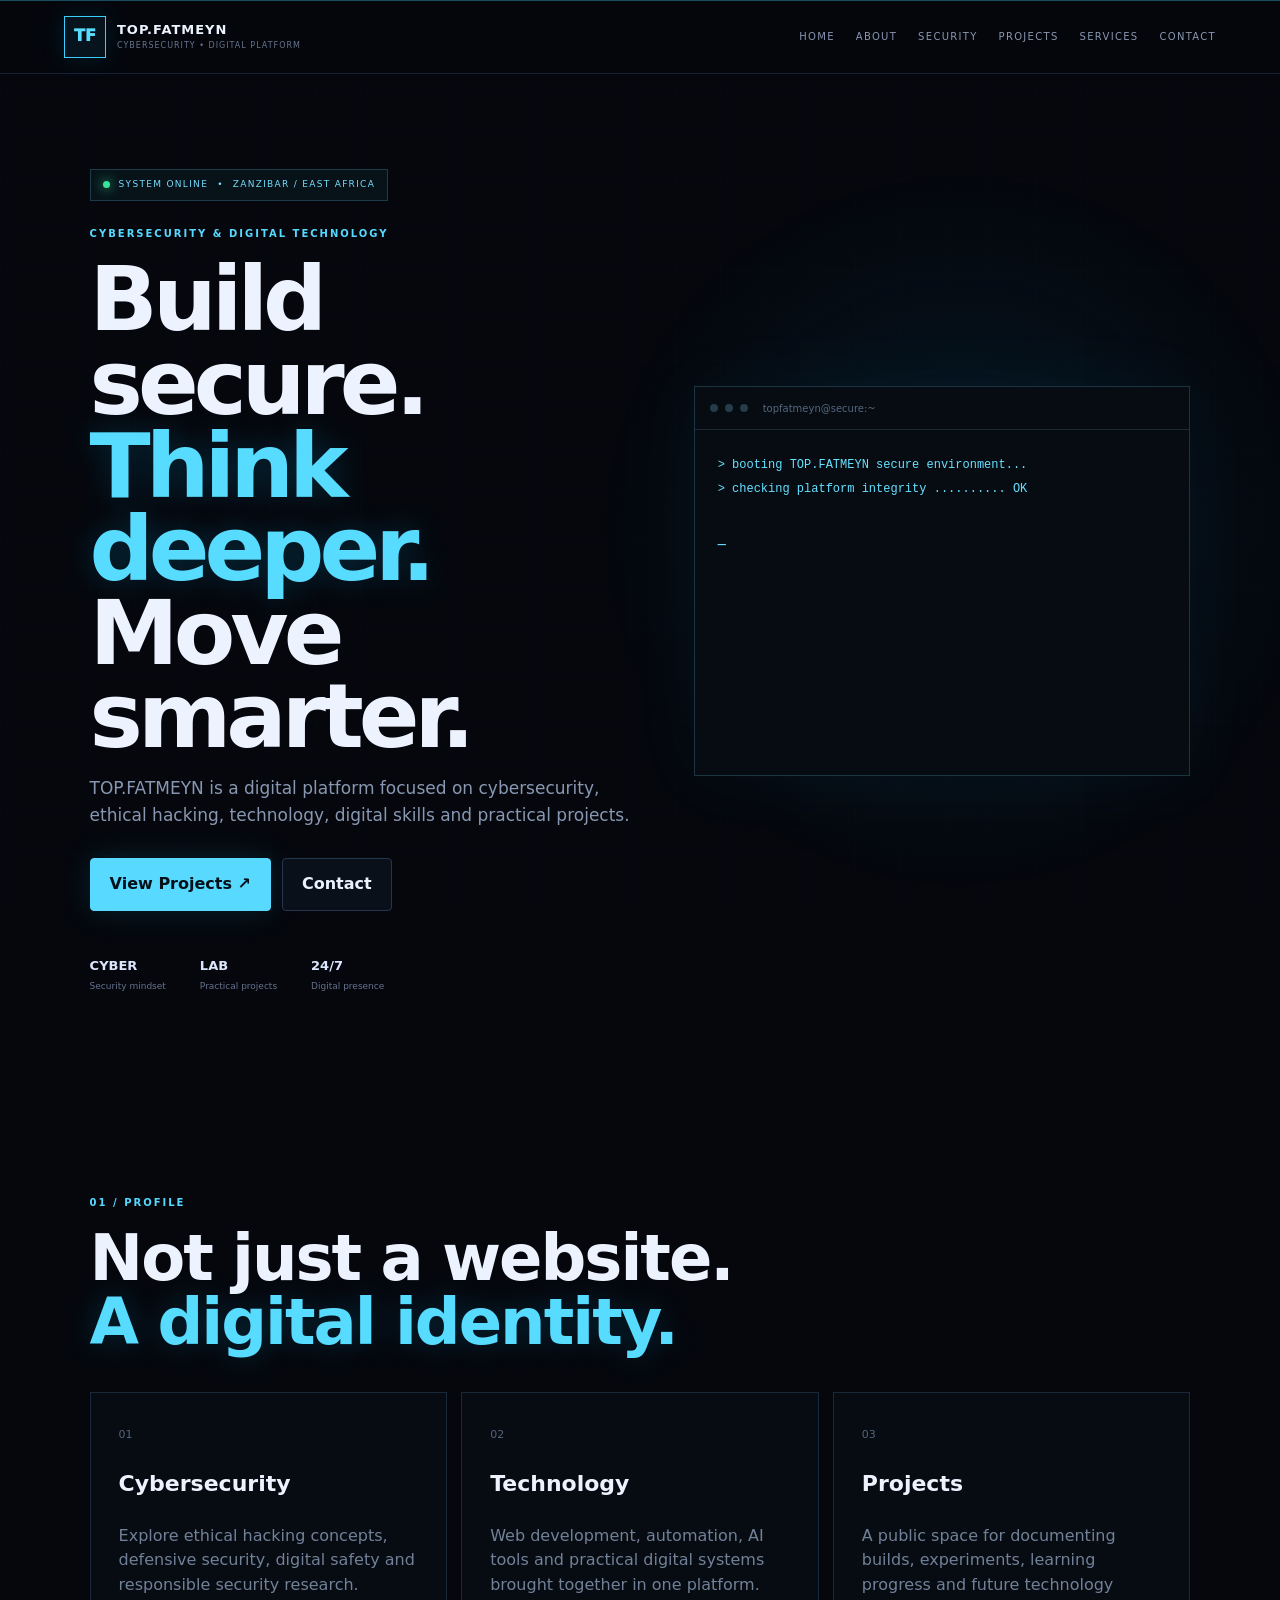
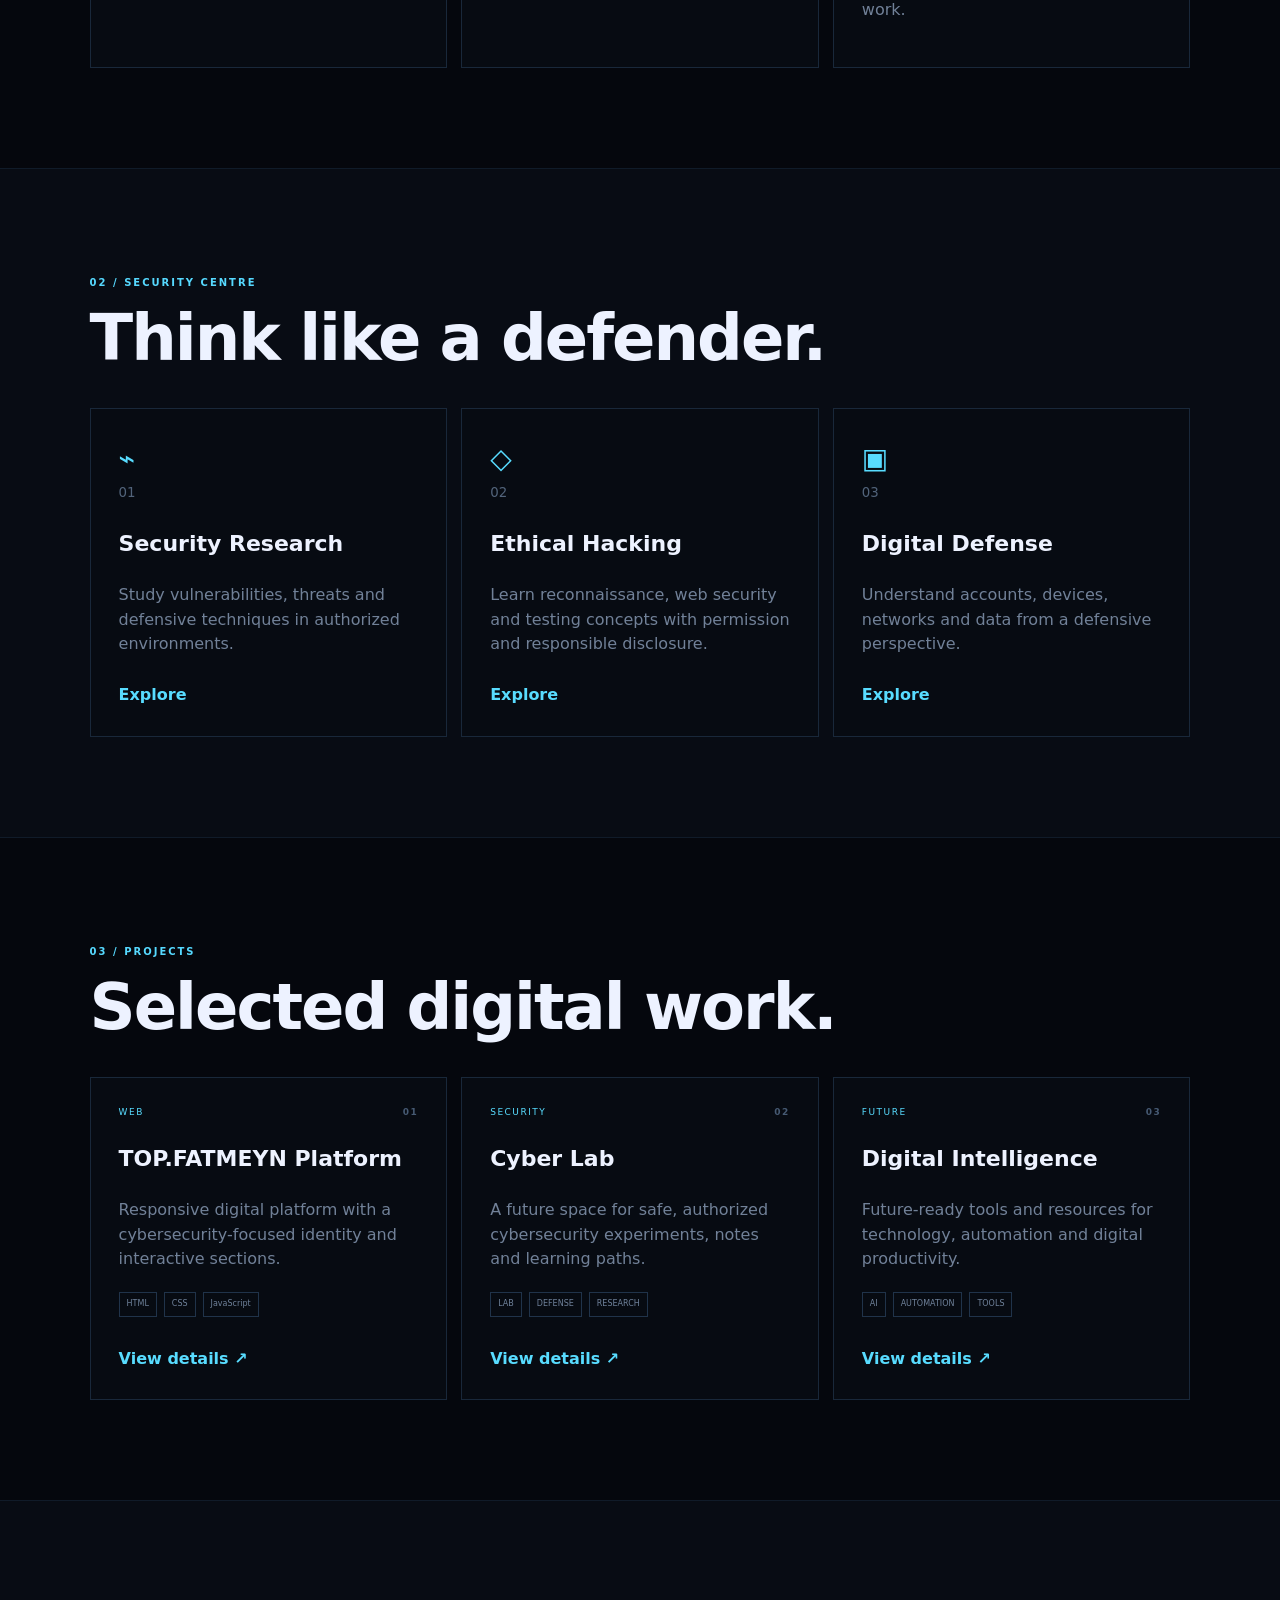
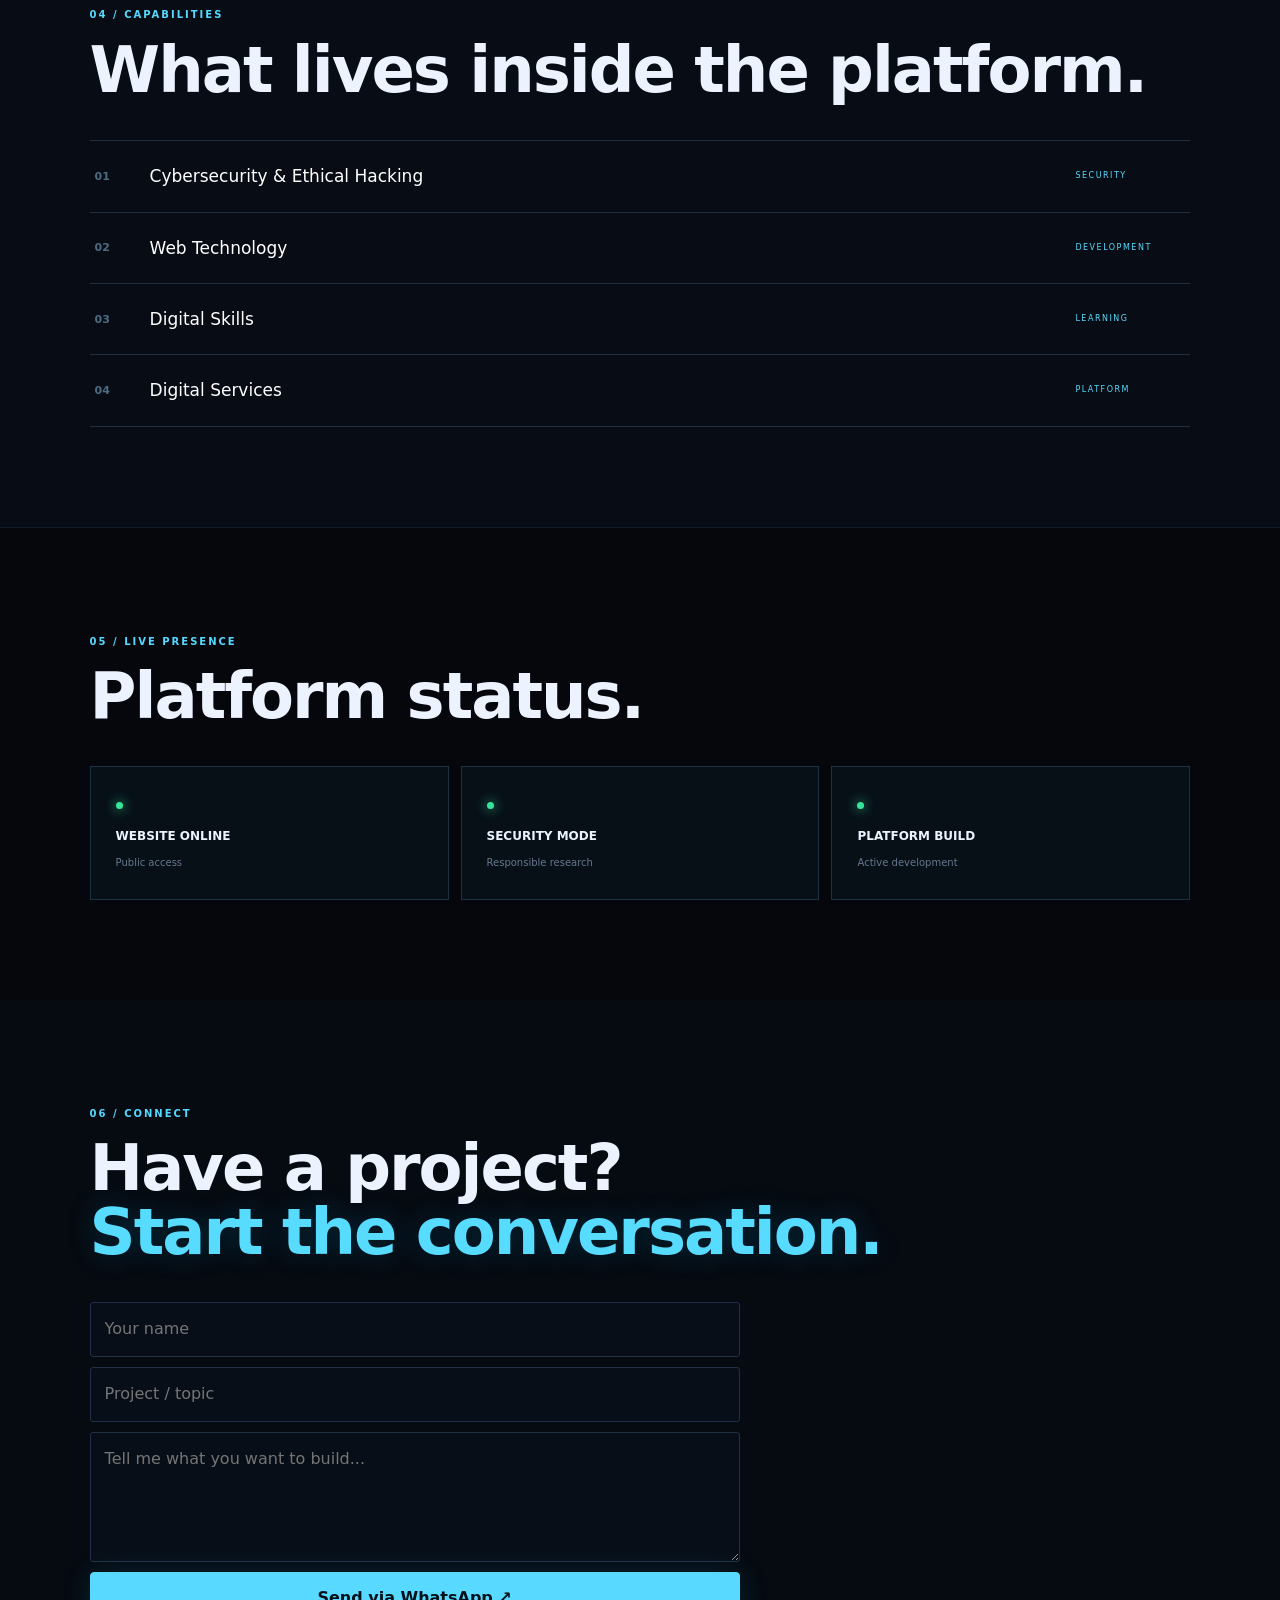
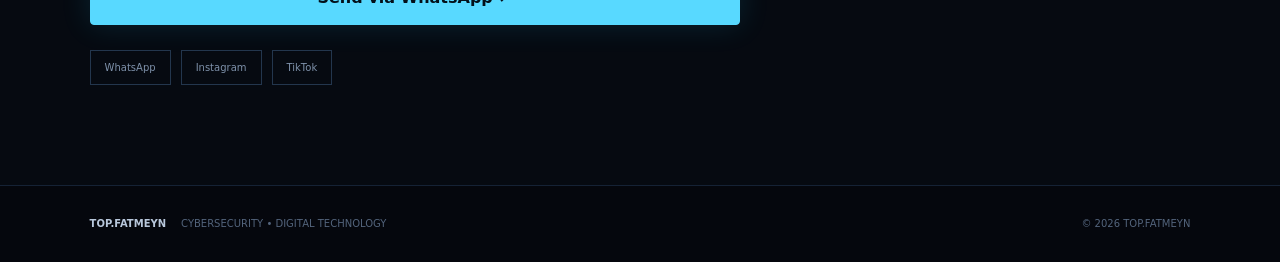
==== commit 56497643: "Add files via upload" ====
--- a/index.html
+++ b/index.html
@@ -1,116 +1,125 @@
 <!doctype html>
 <html lang="en">
 <head>
-<meta charset="utf-8"><meta name="viewport" content="width=device-width,initial-scale=1">
-<title>TOP.FATMEYN — Digital Platform</title>
+<meta charset="utf-8">
+<meta name="viewport" content="width=device-width,initial-scale=1">
+<meta name="description" content="TOP.FATMEYN — Cybersecurity, Ethical Hacking and Digital Technology Platform.">
+<title>TOP.FATMEYN | Cybersecurity & Digital Platform</title>
 <link rel="stylesheet" href="style.css">
 </head>
 <body>
-<header class="top">
-  <a class="brand" href="#home"><b>TF</b><span><strong>TOP.FATMEYN</strong><small>Digital Platform</small></span></a>
+<div class="scan"></div>
+
+<header class="header">
+  <a class="brand" href="#home"><span class="mark">TF</span><span><b>TOP.FATMEYN</b><small>CYBERSECURITY • DIGITAL PLATFORM</small></span></a>
   <nav id="nav">
-    <a href="#home">Home</a><a href="#explore">Explore</a><a href="#opportunities">Opportunities</a><a href="#community">Community</a><a href="#dashboard">My Space</a>
+    <a href="#home">HOME</a><a href="#about">ABOUT</a><a href="#security">SECURITY</a><a href="#projects">PROJECTS</a><a href="#services">SERVICES</a><a href="#contact">CONTACT</a>
   </nav>
-  <button class="ico" id="menu">☰</button><button class="ico" id="theme">☾</button>
+  <button class="menu" onclick="document.getElementById('nav').classList.toggle('open')">☰</button>
 </header>
 
 <main>
 <section class="hero" id="home">
- <div class="heroText">
-  <label>ONE PLATFORM · MORE POSSIBILITIES</label>
-  <h1>Learn. Build.<br><em>Move forward.</em></h1>
-  <p>Discover skills, opportunities, resources, services and a personal digital space built around your next move.</p>
-  <div class="actions"><a class="btn primary" href="#explore">Explore now →</a><a class="btn" href="#dashboard">Open My Space</a></div>
-  <div class="stats"><div><b>12+</b><small>Learning paths</small></div><div><b>24/7</b><small>Digital access</small></div><div><b>∞</b><small>Possibilities</small></div></div>
- </div>
- <div class="heroVisual"><div class="core">TF</div><div class="pill p1">📚 Learning</div><div class="pill p2">🚀 Opportunities</div><div class="pill p3">🌐 Community</div></div>
+  <div class="heroLeft">
+    <div class="status"><i></i> SYSTEM ONLINE <span>•</span> ZANZIBAR / EAST AFRICA</div>
+    <p class="eyebrow">CYBERSECURITY & DIGITAL TECHNOLOGY</p>
+    <h1>Build secure.<br><strong>Think deeper.</strong><br>Move smarter.</h1>
+    <p class="lead">TOP.FATMEYN is a digital platform focused on cybersecurity, ethical hacking, technology, digital skills and practical projects.</p>
+    <div class="buttons">
+      <a class="btn primary" href="#projects">View Projects <b>↗</b></a>
+      <a class="btn" href="#contact">Contact</a>
+    </div>
+    <div class="proof">
+      <div><b>CYBER</b><span>Security mindset</span></div>
+      <div><b>LAB</b><span>Practical projects</span></div>
+      <div><b>24/7</b><span>Digital presence</span></div>
+    </div>
+  </div>
+  <div class="terminal">
+    <div class="termbar"><span></span><span></span><span></span><b>topfatmeyn@secure:~</b></div>
+    <div class="termtext" id="terminal"></div><div class="cursor">_</div>
+  </div>
 </section>
 
-<section class="section" id="explore">
- <div class="head"><div><label>EXPLORE</label><h2>What do you want to do?</h2></div><input id="search" placeholder="Search the platform..."></div>
- <div class="tiles" id="tiles">
-  <article data-key="courses learning skills"><span>📚</span><h3>Courses</h3><p>Practical digital skills and learning paths.</p><button onclick="go('#learning')">Explore →</button></article>
-  <article data-key="resources guides downloads tools"><span>📁</span><h3>Resources</h3><p>Guides, templates, tools and useful downloads.</p><button onclick="popup('Resources','A central resource library is ready to connect to your future backend.')">Open →</button></article>
-  <article data-key="jobs internships scholarships opportunities"><span>💼</span><h3>Opportunities</h3><p>Jobs, internships, scholarships and competitions.</p><button onclick="go('#opportunities')">Discover →</button></article>
-  <article data-key="events news community"><span>📰</span><h3>Community</h3><p>News, events and platform announcements.</p><button onclick="go('#community')">View →</button></article>
-  <article data-key="services applications support"><span>⚡</span><h3>Services</h3><p>Applications, support and digital services.</p><button onclick="popup('Services','Start an application or request platform support.')">Open →</button></article>
-  <article data-key="certificates verification"><span>🏆</span><h3>Certificates</h3><p>Keep records and prepare for verification.</p><button onclick="popup('Certificate Centre','Your completed learning certificates will appear here.')">Open →</button></article>
- </div>
+<section class="section" id="about">
+  <div class="sectionTitle"><span>01 / PROFILE</span><h2>Not just a website.<br><em>A digital identity.</em></h2></div>
+  <div class="aboutGrid">
+    <div class="bigCard"><span class="number">01</span><h3>Cybersecurity</h3><p>Explore ethical hacking concepts, defensive security, digital safety and responsible security research.</p></div>
+    <div class="bigCard"><span class="number">02</span><h3>Technology</h3><p>Web development, automation, AI tools and practical digital systems brought together in one platform.</p></div>
+    <div class="bigCard"><span class="number">03</span><h3>Projects</h3><p>A public space for documenting builds, experiments, learning progress and future technology work.</p></div>
+  </div>
 </section>
 
-<section class="section dark" id="learning">
- <div class="head"><div><label>LEARNING HUB</label><h2>Start something useful.</h2></div></div>
- <div class="courses">
-  <article class="course"><div class="courseIcon">💻</div><small>TECH</small><h3>Web Design</h3><p>Build modern websites from the foundations up.</p><div class="bar"><i></i></div><button onclick="startCourse('Web Design')">Start course</button></article>
-  <article class="course"><div class="courseIcon">🤖</div><small>TECH</small><h3>AI & Automation</h3><p>Understand practical uses of modern AI tools.</p><div class="bar"><i style="width:18%"></i></div><button onclick="startCourse('AI & Automation')">Start course</button></article>
-  <article class="course"><div class="courseIcon">🎨</div><small>CREATIVE</small><h3>Graphic Design</h3><p>Learn visual communication and digital creativity.</p><div class="bar"><i style="width:34%"></i></div><button onclick="startCourse('Graphic Design')">Start course</button></article>
-  <article class="course"><div class="courseIcon">🛡️</div><small>SECURITY</small><h3>Cybersecurity Basics</h3><p>Build safer digital habits and security knowledge.</p><div class="bar"><i style="width:8%"></i></div><button onclick="startCourse('Cybersecurity Basics')">Start course</button></article>
- </div>
+<section class="section dark" id="security">
+  <div class="sectionTitle"><span>02 / SECURITY CENTRE</span><h2>Think like a defender.</h2></div>
+  <div class="securityGrid">
+    <article class="securityCard"><div class="icon">⌁</div><small>01</small><h3>Security Research</h3><p>Study vulnerabilities, threats and defensive techniques in authorized environments.</p><button onclick="openBox('Security Research','Use legal labs, owned systems and authorized targets when practicing cybersecurity.')">Explore</button></article>
+    <article class="securityCard"><div class="icon">◇</div><small>02</small><h3>Ethical Hacking</h3><p>Learn reconnaissance, web security and testing concepts with permission and responsible disclosure.</p><button onclick="openBox('Ethical Hacking','Ethical testing requires authorization. This platform is designed around safe, legal practice.')">Explore</button></article>
+    <article class="securityCard"><div class="icon">▣</div><small>03</small><h3>Digital Defense</h3><p>Understand accounts, devices, networks and data from a defensive perspective.</p><button onclick="openBox('Digital Defense','Build safer habits and understand the controls that protect digital systems.')">Explore</button></article>
+  </div>
 </section>
 
-<section class="section" id="opportunities">
- <div class="head"><div><label>OPPORTUNITY CENTRE</label><h2>Find your next move.</h2></div></div>
- <div class="opgrid">
-  <article><span class="tag">INTERNSHIP</span><h3>Digital Experience</h3><p>Practical experience through digital projects.</p><button onclick="saveItem('Digital Experience')">＋ Save</button></article>
-  <article><span class="tag">SCHOLARSHIP</span><h3>Skills Growth Fund</h3><p>Discover support for digital skills development.</p><button onclick="saveItem('Skills Growth Fund')">＋ Save</button></article>
-  <article><span class="tag">COMPETITION</span><h3>Digital Challenge</h3><p>Show what you can build and connect.</p><button onclick="saveItem('Digital Challenge')">＋ Save</button></article>
- </div>
+<section class="section" id="projects">
+  <div class="sectionTitle"><span>03 / PROJECTS</span><h2>Selected digital work.</h2></div>
+  <div class="projectGrid">
+    <article class="project"><div class="projectTop"><span>WEB</span><b>01</b></div><h3>TOP.FATMEYN Platform</h3><p>Responsive digital platform with a cybersecurity-focused identity and interactive sections.</p><div class="chips"><i>HTML</i><i>CSS</i><i>JavaScript</i></div><button onclick="openBox('TOP.FATMEYN Platform','This website is the central digital platform. Future backend services can connect accounts, databases and live content.')">View details ↗</button></article>
+    <article class="project"><div class="projectTop"><span>SECURITY</span><b>02</b></div><h3>Cyber Lab</h3><p>A future space for safe, authorized cybersecurity experiments, notes and learning paths.</p><div class="chips"><i>LAB</i><i>DEFENSE</i><i>RESEARCH</i></div><button onclick="openBox('Cyber Lab','A safe lab can later connect to CTFs, authorized test environments and security learning resources.')">View details ↗</button></article>
+    <article class="project"><div class="projectTop"><span>FUTURE</span><b>03</b></div><h3>Digital Intelligence</h3><p>Future-ready tools and resources for technology, automation and digital productivity.</p><div class="chips"><i>AI</i><i>AUTOMATION</i><i>TOOLS</i></div><button onclick="openBox('Digital Intelligence','A future section for useful technology tools and practical digital workflows.')">View details ↗</button></article>
+  </div>
 </section>
 
-<section class="section dark" id="community">
- <div class="head"><div><label>COMMUNITY</label><h2>Stay in the loop.</h2></div></div>
- <div class="news">
-  <article><small>PLATFORM UPDATE</small><h3>TOP.FATMEYN is expanding.</h3><p>Learning, opportunities, resources and services are being brought into one digital ecosystem.</p><a href="#dashboard">View My Space →</a></article>
-  <article><small>UPCOMING</small><h3>Digital community events</h3><p>Future events, sessions and announcements will appear here.</p><a href="#contact">Get updates →</a></article>
- </div>
+<section class="section dark" id="services">
+  <div class="sectionTitle"><span>04 / CAPABILITIES</span><h2>What lives inside the platform.</h2></div>
+  <div class="serviceList">
+    <button onclick="openBox('Cybersecurity','Security learning, ethical hacking concepts, digital safety and authorized testing resources.')"><b>01</b><span>Cybersecurity & Ethical Hacking</span><small>SECURITY</small></button>
+    <button onclick="openBox('Web Technology','Modern websites, responsive interfaces and practical web development projects.')"><b>02</b><span>Web Technology</span><small>DEVELOPMENT</small></button>
+    <button onclick="openBox('Digital Skills','Learning paths for practical technology and creative digital skills.')"><b>03</b><span>Digital Skills</span><small>LEARNING</small></button>
+    <button onclick="openBox('Digital Services','Applications, support, resources and future platform services.')"><b>04</b><span>Digital Services</span><small>PLATFORM</small></button>
+  </div>
 </section>
 
-<section class="section" id="dashboard">
- <div class="dash">
-  <div class="dashTop"><div><label>MY SPACE</label><h2 id="welcome">Your digital dashboard.</h2><p>Manage your activity from one place.</p></div><button class="btn primary" onclick="setName()">Set profile name</button></div>
-  <div class="dashCards">
-   <button onclick="popup('Profile','Your profile is stored locally in this demo. A real account can be connected to Supabase later.')">👤<b>Profile</b><small id="profileState">Not set</small></button>
-   <button onclick="popup('My Learning',courseList())">📚<b>My Learning</b><small id="courseState">0 courses</small></button>
-   <button onclick="popup('Saved Opportunities',saveList())">🔖<b>Saved</b><small id="saveState">0 saved</small></button>
-   <button onclick="popup('Notifications','You have a new platform update. More notifications can be connected to a real backend later.')">🔔<b>Notifications</b><small>1 update</small></button>
+<section class="section" id="activity">
+  <div class="sectionTitle"><span>05 / LIVE PRESENCE</span><h2>Platform status.</h2></div>
+  <div class="liveGrid">
+    <div class="liveCard"><i></i><b>WEBSITE ONLINE</b><span>Public access</span></div>
+    <div class="liveCard"><i></i><b>SECURITY MODE</b><span>Responsible research</span></div>
+    <div class="liveCard"><i></i><b>PLATFORM BUILD</b><span>Active development</span></div>
   </div>
-  <div class="activity"><h3>Recent activity</h3><div id="activity">No activity yet. Explore the platform to get started.</div></div>
- </div>
 </section>
 
-<section class="section" id="contact"><div class="contact"><div><label>CONNECT</label><h2>TOP.FATMEYN</h2><p>One platform. More possibilities.</p></div><div class="social"><a href="https://wa.me/255670675916" target="_blank">WhatsApp</a><a href="https://www.instagram.com/____yk4x/" target="_blank">Instagram</a><a href="https://www.tiktok.com/@____yk4x" target="_blank">TikTok</a></div></div></section>
+<section class="section contact" id="contact">
+  <div class="sectionTitle"><span>06 / CONNECT</span><h2>Have a project?<br><em>Start the conversation.</em></h2></div>
+  <form onsubmit="sendMessage(event)">
+    <input id="name" required placeholder="Your name">
+    <input id="topic" required placeholder="Project / topic">
+    <textarea id="message" required placeholder="Tell me what you want to build..."></textarea>
+    <button class="btn primary" type="submit">Send via WhatsApp ↗</button>
+  </form>
+  <div class="social"><a href="https://wa.me/255670675916" target="_blank">WhatsApp</a><a href="https://www.instagram.com/____yk4x/" target="_blank">Instagram</a><a href="https://www.tiktok.com/@____yk4x" target="_blank">TikTok</a></div>
+</section>
 </main>
-<footer><b>TOP.FATMEYN</b><span>Digital Platform · 2026</span></footer>
 
-<div class="modal" id="modal"><div class="modalBox"><button class="close" onclick="hide()">×</button><div class="modalIcon">✦</div><h2 id="mTitle"></h2><p id="mText"></p><button class="btn primary" onclick="hide()">Done</button></div></div>
-<div class="toast" id="toast"></div>
+<footer><div><b>TOP.FATMEYN</b><span>CYBERSECURITY • DIGITAL TECHNOLOGY</span></div><span>© 2026 TOP.FATMEYN</span></footer>
+
+<div class="modal" id="modal"><div class="modalBox"><button onclick="closeBox()">×</button><span>TOP.FATMEYN / INFO</span><h2 id="modalTitle"></h2><p id="modalText"></p><button class="btn primary" onclick="closeBox()">Close</button></div></div>
 
 <script>
-const $=id=>document.getElementById(id);
-const get=(k,d)=>{try{return JSON.parse(localStorage.getItem(k))||d}catch{return d}};
-const put=(k,v)=>localStorage.setItem(k,JSON.stringify(v));
-$('menu').onclick=()=>$('nav').classList.toggle('open');
-document.querySelectorAll('nav a').forEach(a=>a.onclick=()=>$('nav').classList.remove('open'));
-$('theme').onclick=()=>{document.body.classList.toggle('light');$('theme').textContent=document.body.classList.contains('light')?'☀':'☾';localStorage.tfMode=document.body.classList.contains('light')?'light':'dark'};
-if(localStorage.tfMode==='light'){document.body.classList.add('light');$('theme').textContent='☀'}
-function go(id){document.querySelector(id).scrollIntoView({behavior:'smooth'})}
-function popup(t,p){$('mTitle').textContent=t;$('mText').textContent=p;$('modal').classList.add('on')}
-function hide(){$('modal').classList.remove('on')}
-function toast(t){$('toast').textContent=t;$('toast').classList.add('on');setTimeout(()=>$('toast').classList.remove('on'),2200)}
-function setName(){let n=prompt('Enter your name:');if(n&&n.trim()){localStorage.tfName=n.trim();update();toast('Profile updated ✓')}}
-function startCourse(n){let a=get('tfCourses',[]);if(!a.includes(n))a.push(n);put('tfCourses',a);log('Started '+n);update();toast(n+' added to My Learning ✓')}
-function saveItem(n){let a=get('tfSaved',[]);if(!a.includes(n))a.push(n);put('tfSaved',a);log('Saved '+n);update();toast('Saved to My Space ✓')}
-function log(x){let a=get('tfActivity',[]);a.unshift(x);put('tfActivity',a.slice(0,6))}
-function courseList(){let a=get('tfCourses',[]);return a.length?a.join(' · '):'No courses started yet.'}
-function saveList(){let a=get('tfSaved',[]);return a.length?a.join(' · '):'No opportunities saved yet.'}
-function update(){
- let n=localStorage.tfName||'Your digital dashboard.';$('welcome').textContent=localStorage.tfName?'Welcome, '+n+' 👋':'Your digital dashboard.';
- let c=get('tfCourses',[]),s=get('tfSaved',[]),a=get('tfActivity',[]);
- $('profileState').textContent=localStorage.tfName?'Profile active':'Not set';$('courseState').textContent=c.length+' course'+(c.length===1?'':'s');$('saveState').textContent=s.length+' saved';
- $('activity').innerHTML=a.length?a.map(x=>'<div>• '+x+'</div>').join(''):'No activity yet. Explore the platform to get started.';
-}
-$('search').oninput=e=>{let q=e.target.value.toLowerCase();document.querySelectorAll('#tiles article').forEach(c=>c.style.display=(!q||c.dataset.key.includes(q)||c.innerText.toLowerCase().includes(q))?'block':'none')};
-$('modal').onclick=e=>{if(e.target.id==='modal')hide()};update();
+const lines=[
+'> booting TOP.FATMEYN secure environment...',
+'> checking platform integrity .......... OK',
+'> loading cybersecurity modules ....... OK',
+'> loading digital projects ............ OK',
+'> public interface .................... ONLINE',
+'> status: ACTIVE',
+'> access: AUTHORIZED USERS ONLY',
+'> ready.'
+];
+let i=0,j=0;const out=document.getElementById('terminal');
+function type(){if(i>=lines.length)return;if(j<lines[i].length){out.innerHTML+=lines[i][j++];setTimeout(type,22)}else{out.innerHTML+='<br>';i++;j=0;setTimeout(type,180)}}type();
+function openBox(t,p){document.getElementById('modalTitle').textContent=t;document.getElementById('modalText').textContent=p;document.getElementById('modal').classList.add('on')}
+function closeBox(){document.getElementById('modal').classList.remove('on')}
+document.getElementById('modal').onclick=e=>{if(e.target.id==='modal')closeBox()}
+function sendMessage(e){e.preventDefault();let n=document.getElementById('name').value,t=document.getElementById('topic').value,m=document.getElementById('message').value;let text=`Hello TOP.FATMEYN,%0A%0AName: ${encodeURIComponent(n)}%0ATopic: ${encodeURIComponent(t)}%0AMessage: ${encodeURIComponent(m)}`;window.open('https://wa.me/255670675916?text='+text,'_blank')}
 </script>
 </body>
 </html>
--- a/style.css
+++ b/style.css
@@ -1 +1 @@
-*{box-sizing:border-box}html{scroll-behavior:smooth}body{margin:0;background:#070a14;color:#f6f8ff;font-family:Inter,system-ui,-apple-system,Segoe UI,sans-serif;line-height:1.55}a{text-decoration:none;color:inherit}button,input{font:inherit}.top{height:72px;position:sticky;top:0;z-index:30;display:flex;align-items:center;gap:10px;padding:0 5%;background:#070a14dd;backdrop-filter:blur(18px);border-bottom:1px solid #1a2031}.brand{display:flex;align-items:center;gap:10px;margin-right:auto}.brand>b{width:40px;height:40px;display:grid;place-items:center;border-radius:12px;background:linear-gradient(135deg,#7d4dff,#25d9ff);font-size:17px}.brand strong,.brand small{display:block}.brand strong{font-size:13px}.brand small{font-size:10px;color:#8791aa}.top nav{display:flex;gap:21px}.top nav a{font-size:13px;color:#aab3ca}.ico{width:40px;height:40px;border:0;border-radius:11px;background:#111626;color:white;cursor:pointer}.hero{min-height:670px;padding:80px 7%;display:grid;grid-template-columns:1.05fr .95fr;align-items:center;gap:35px;background:radial-gradient(circle at 82% 35%,#18255c55,transparent 35%)}label{font-size:11px;letter-spacing:2px;font-weight:850;color:#65d9ff}.hero h1{font-size:clamp(50px,7vw,88px);line-height:.98;letter-spacing:-4px;margin:18px 0}.hero em{font-style:normal;background:linear-gradient(90deg,#8655ff,#27d7ff);background-clip:text;color:transparent}.hero p{max-width:620px;color:#a9b2c8;font-size:18px}.actions{display:flex;gap:12px;margin:28px 0}.btn{border:1px solid #2a3350;background:#111727;color:#fff;border-radius:13px;padding:13px 20px;font-weight:800;cursor:pointer}.primary{border:0;background:linear-gradient(135deg,#7950ff,#22cfff);box-shadow:0 12px 35px #247cff22}.stats{display:flex;gap:35px;margin-top:42px}.stats b,.stats small{display:block}.stats b{font-size:24px}.stats small{color:#7e89a4;font-size:11px}.heroVisual{height:430px;position:relative}.core{position:absolute;left:50%;top:50%;transform:translate(-50%,-50%);width:190px;height:190px;border-radius:50%;display:grid;place-items:center;font-size:48px;font-weight:900;background:radial-gradient(circle,#355dff,#161e43 58%,transparent 70%);box-shadow:0 0 100px #315cff66}.pill{position:absolute;padding:15px 18px;border-radius:16px;background:#11182aee;border:1px solid #27314b;box-shadow:0 25px 70px #0008}.p1{left:0;top:10%}.p2{right:0;top:42%}.p3{left:12%;bottom:5%}.section{padding:85px 7%}.dark{background:#0b101e}.head{display:flex;align-items:end;justify-content:space-between;gap:20px;margin-bottom:30px}.head h2,.dash h2,.contact h2{font-size:clamp(30px,4vw,48px);line-height:1.05;margin:10px 0}.head input{width:320px;padding:13px 15px;border:1px solid #26304a;border-radius:12px;background:#101627;color:white;outline:0}.tiles,.courses,.opgrid{display:grid;grid-template-columns:repeat(3,1fr);gap:15px}.tiles article,.course,.opgrid article,.news article{padding:25px;border-radius:20px;background:linear-gradient(145deg,#11172a,#0c1120);border:1px solid #202a43;transition:.2s}.tiles article:hover,.course:hover,.opgrid article:hover{transform:translateY(-4px);border-color:#4b8cff66}.tiles span,.courseIcon{font-size:30px}.tiles h3,.course h3,.opgrid h3,.news h3{font-size:21px}.tiles p,.course p,.opgrid p,.news p,.dash p{color:#8994ad}.tiles button,.course button,.opgrid button,.news a{border:0;background:none;color:#66d9ff;font-weight:800;padding:0;cursor:pointer}.course small,.opgrid .tag,.news small{color:#67d8ff;font-weight:800;letter-spacing:1.4px;font-size:9px}.bar{height:5px;background:#1e2940;border-radius:8px;margin:18px 0}.bar i{display:block;height:100%;width:0;background:linear-gradient(90deg,#7d50ff,#25d9ff);border-radius:8px}.opgrid{grid-template-columns:repeat(3,1fr)}.news{display:grid;grid-template-columns:1fr 1fr;gap:15px}.news article{background:#101728}.dash{padding:38px;border-radius:26px;background:linear-gradient(135deg,#121a31,#0d1323);border:1px solid #293653}.dashTop{display:flex;align-items:center;justify-content:space-between;gap:20px}.dashCards{display:grid;grid-template-columns:repeat(4,1fr);gap:12px;margin-top:28px}.dashCards button{border:1px solid #293653;background:#0d1425;color:white;border-radius:17px;padding:20px;text-align:left;cursor:pointer}.dashCards b,.dashCards small{display:block;margin-top:7px}.dashCards small{color:#7e89a3}.activity{margin-top:18px;padding:20px;border-radius:17px;background:#0a1020;border:1px solid #202b44;color:#9ba6bd}.activity h3{color:white;margin-top:0}.contact{padding:40px;border-radius:25px;border:1px solid #293653;background:#0f1526;display:flex;align-items:center;justify-content:space-between;gap:20px}.social{display:flex;gap:10px;flex-wrap:wrap}.social a{padding:11px 15px;border:1px solid #2b3653;border-radius:11px}.social a:hover{border-color:#5bd5ff}footer{padding:30px 7%;display:flex;justify-content:space-between;border-top:1px solid #171d2d;color:#7e89a2}.modal{position:fixed;inset:0;display:none;place-items:center;padding:20px;background:#000b;z-index:100}.modal.on{display:grid}.modalBox{width:min(470px,100%);padding:30px;border-radius:23px;background:#12192a;border:1px solid #2c3856;position:relative}.close{position:absolute;right:13px;top:8px;border:0;background:none;color:white;font-size:29px;cursor:pointer}.modalIcon{font-size:30px}.modalBox h2{font-size:29px}.modalBox p{color:#929db6}.toast{position:fixed;bottom:25px;left:50%;transform:translate(-50%,20px);opacity:0;background:#1b2741;border:1px solid #344566;padding:12px 17px;border-radius:12px;z-index:200;transition:.2s}.toast.on{opacity:1;transform:translate(-50%,0)}.light{background:#f5f7fb;color:#101625}.light .top{background:#ffffffdd;border-color:#e2e6ef}.light .top nav a{color:#59647b}.light .ico,.light .head input,.light .tiles article,.light .course,.light .opgrid article,.light .news article,.light .dashCards button,.light .activity,.light .contact{background:#fff;color:#101625;border-color:#dfe4ed}.light .tiles p,.light .course p,.light .opgrid p,.light .news p,.light .dash p{color:#657088}.light .dark{background:#eef2f8}.light .dash{background:#fff;border-color:#dfe4ed}.light .modalBox{background:#fff;color:#101625}.light .close{color:#101625}.light .activity h3{color:#101625}@media(max-width:850px){.top{padding:0 17px}.top nav{display:none;position:absolute;left:12px;right:12px;top:78px;padding:8px;flex-direction:column;background:#111727;border:1px solid #27314a;border-radius:15px}.top nav.open{display:flex}.top nav a{padding:12px}.hero{grid-template-columns:1fr;padding:60px 6%;min-height:auto}.heroVisual{height:340px}.section{padding:65px 6%}.tiles,.courses,.opgrid{grid-template-columns:1fr 1fr}.dashCards{grid-template-columns:1fr 1fr}.head{align-items:flex-start;flex-direction:column}.head input{width:100%}}@media(max-width:520px){.hero h1{font-size:47px}.hero p{font-size:16px}.actions{flex-direction:column}.actions>*{width:100%}.stats{gap:20px}.pill{font-size:12px}.tiles,.courses,.opgrid,.news,.dashCards{grid-template-columns:1fr}.section{padding:55px 5%}.dashTop{align-items:flex-start;flex-direction:column}.dash,.contact{padding:27px}.social{margin-top:20px}footer{padding:25px 5%;display:block}}+*{box-sizing:border-box}html{scroll-behavior:smooth}body{margin:0;background:#05070d;color:#edf2ff;font-family:Inter,system-ui,-apple-system,Segoe UI,sans-serif;line-height:1.55}body:before{content:"";position:fixed;inset:0;pointer-events:none;background:linear-gradient(rgba(70,110,180,.025) 1px,transparent 1px),linear-gradient(90deg,rgba(70,110,180,.025) 1px,transparent 1px);background-size:45px 45px;z-index:-2}.scan{position:fixed;left:0;right:0;height:1px;background:#42d9ff55;top:0;z-index:99;animation:scan 7s linear infinite;pointer-events:none}@keyframes scan{to{top:100%}}a{text-decoration:none;color:inherit}button,input,textarea{font:inherit}.header{height:74px;position:sticky;top:0;z-index:50;display:flex;align-items:center;padding:0 5%;background:#05070de8;backdrop-filter:blur(18px);border-bottom:1px solid #182237}.brand{display:flex;align-items:center;gap:11px;margin-right:auto}.mark{width:42px;height:42px;display:grid;place-items:center;border:1px solid #38cfff;background:#07131d;color:#58dcff;font-weight:950;box-shadow:0 0 25px #00bfff20}.brand b,.brand small{display:block}.brand b{font-size:13px;letter-spacing:1px}.brand small{font-size:8px;color:#65758f;letter-spacing:1px}.header nav{display:flex;gap:21px}.header nav a{font-size:10px;letter-spacing:1.3px;color:#8997b1}.menu{display:none;background:none;border:1px solid #25334d;color:white;padding:9px 12px}.hero{min-height:720px;padding:95px 7%;display:grid;grid-template-columns:1.05fr .95fr;align-items:center;gap:55px;background:radial-gradient(circle at 75% 45%,#05283b80,transparent 32%)}.status{display:inline-flex;align-items:center;gap:9px;padding:8px 12px;border:1px solid #1d3c4a;background:#071319;color:#74dcff;font-size:9px;letter-spacing:1.3px}.status i,.liveCard i{width:7px;height:7px;border-radius:50%;background:#37e59a;box-shadow:0 0 12px #37e59a;display:inline-block}.eyebrow,.sectionTitle>span{color:#56d9ff;font-size:10px;font-weight:900;letter-spacing:2px;margin-top:25px}.hero h1{font-size:clamp(52px,7vw,94px);line-height:.93;letter-spacing:-5px;margin:17px 0}.hero h1 strong,.sectionTitle em{font-style:normal;color:#57dcff;text-shadow:0 0 30px #00bfff33}.lead{max-width:620px;color:#8998b2;font-size:17px}.buttons{display:flex;gap:11px;margin:30px 0}.btn{display:inline-block;border:1px solid #26364f;background:#0a101a;color:#eaf2ff;padding:13px 19px;border-radius:4px;font-weight:850;cursor:pointer}.primary{background:#58d9ff;color:#031019;border-color:#58d9ff;box-shadow:0 0 30px #28cfff22}.proof{display:flex;gap:34px;margin-top:45px}.proof b,.proof span{display:block}.proof b{font-size:13px;color:#dce7ff}.proof span{font-size:9px;color:#64738d;margin-top:4px}.terminal{min-height:390px;padding:0 0 24px;background:#070c13;border:1px solid #1c3342;box-shadow:0 0 70px #00bfff0c}.termbar{height:43px;padding:0 15px;display:flex;align-items:center;gap:7px;border-bottom:1px solid #1a2a37;color:#53677d;font-size:10px}.termbar span{width:8px;height:8px;border-radius:50%;background:#263c4a}.termbar b{margin-left:8px;font-weight:500}.termtext{padding:23px;font-family:"Courier New",monospace;color:#66e1ff;font-size:12px;line-height:2}.cursor{padding:0 23px;color:#66e1ff;animation:blink 1s infinite}@keyframes blink{50%{opacity:0}}.section{padding:100px 7%}.dark{background:#080c14;border-top:1px solid #101b29;border-bottom:1px solid #101b29}.sectionTitle{margin-bottom:38px}.sectionTitle h2{font-size:clamp(36px,5vw,64px);line-height:1;letter-spacing:-2px;margin:12px 0}.aboutGrid,.securityGrid,.projectGrid{display:grid;grid-template-columns:repeat(3,1fr);gap:14px}.bigCard,.securityCard,.project{min-height:230px;padding:28px;border:1px solid #19283a;background:#070b12;position:relative}.number{color:#53657d;font-size:11px}.bigCard h3,.securityCard h3,.project h3{font-size:22px}.bigCard p,.securityCard p,.project p{color:#718198}.securityCard .icon{font-size:28px;color:#58dcff}.securityCard small{color:#52647b}.securityCard button,.project button{margin-top:10px;background:none;border:0;color:#58dcff;font-weight:850;padding:0;cursor:pointer}.projectGrid{grid-template-columns:repeat(3,1fr)}.projectTop{display:flex;justify-content:space-between;color:#58dcff;font-size:9px;letter-spacing:1.5px}.projectTop b{color:#465a73}.chips{display:flex;gap:7px;margin:20px 0}.chips i{font-style:normal;font-size:8px;padding:5px 7px;border:1px solid #20334a;color:#6f819a}.serviceList{border-top:1px solid #223044}.serviceList button{width:100%;display:grid;grid-template-columns:55px 1fr 110px;text-align:left;align-items:center;padding:22px 5px;background:none;color:white;border:0;border-bottom:1px solid #223044;cursor:pointer}.serviceList button:hover{background:#0b131e}.serviceList b{color:#4e6b84;font-size:11px}.serviceList span{font-size:17px}.serviceList small{color:#58dcff;font-size:8px;letter-spacing:1.5px}.liveGrid{display:grid;grid-template-columns:repeat(3,1fr);gap:12px}.liveCard{padding:25px;border:1px solid #1b3340;background:#071017}.liveCard b{display:block;margin:10px 0 3px;font-size:12px}.liveCard span{font-size:10px;color:#667890}.contact{background:#060a11}.contact form{max-width:650px;display:grid;gap:10px}.contact input,.contact textarea{width:100%;background:#080e17;border:1px solid #203047;color:white;padding:14px;border-radius:3px;outline:none}.contact textarea{min-height:130px;resize:vertical}.contact input:focus,.contact textarea:focus{border-color:#58dcff}.social{display:flex;gap:10px;margin-top:25px}.social a{border:1px solid #23364d;padding:9px 14px;font-size:10px;color:#7e91aa}.social a:hover{color:#58dcff;border-color:#58dcff}footer{padding:30px 7%;border-top:1px solid #152235;display:flex;justify-content:space-between;color:#53647c;font-size:10px}footer b{color:#b8c7db;margin-right:15px}.modal{display:none;position:fixed;inset:0;background:#000d;z-index:100;place-items:center;padding:20px}.modal.on{display:grid}.modalBox{width:min(500px,100%);background:#080f18;border:1px solid #31526a;padding:30px;position:relative;box-shadow:0 0 70px #00bfff12}.modalBox>span{font-size:9px;color:#58dcff;letter-spacing:2px}.modalBox h2{font-size:31px}.modalBox p{color:#8292aa}.modalBox>button:first-child{position:absolute;right:12px;top:8px;border:0;background:none;color:white;font-size:28px;cursor:pointer}.modalBox .btn{margin-top:10px}@media(max-width:850px){.header{padding:0 17px}.header nav{display:none;position:absolute;left:12px;right:12px;top:80px;background:#080d15;border:1px solid #203148;padding:10px;flex-direction:column}.header nav.open{display:flex}.header nav a{padding:11px}.menu{display:block;margin-left:8px}.hero{grid-template-columns:1fr;padding:65px 6%;min-height:auto}.terminal{margin-top:20px}.section{padding:70px 6%}.aboutGrid,.securityGrid,.projectGrid,.liveGrid{grid-template-columns:1fr 1fr}}@media(max-width:520px){.hero h1{font-size:51px}.hero{padding:55px 5%}.section{padding:60px 5%}.buttons{flex-direction:column}.buttons>*{text-align:center}.proof{gap:18px}.terminal{min-height:330px}.aboutGrid,.securityGrid,.projectGrid,.liveGrid{grid-template-columns:1fr}.serviceList button{grid-template-columns:40px 1fr}.serviceList small{display:none}.sectionTitle h2{font-size:39px}.contact form{width:100%}footer{padding:25px 5%;display:block}footer span{display:block;margin-top:8px}}
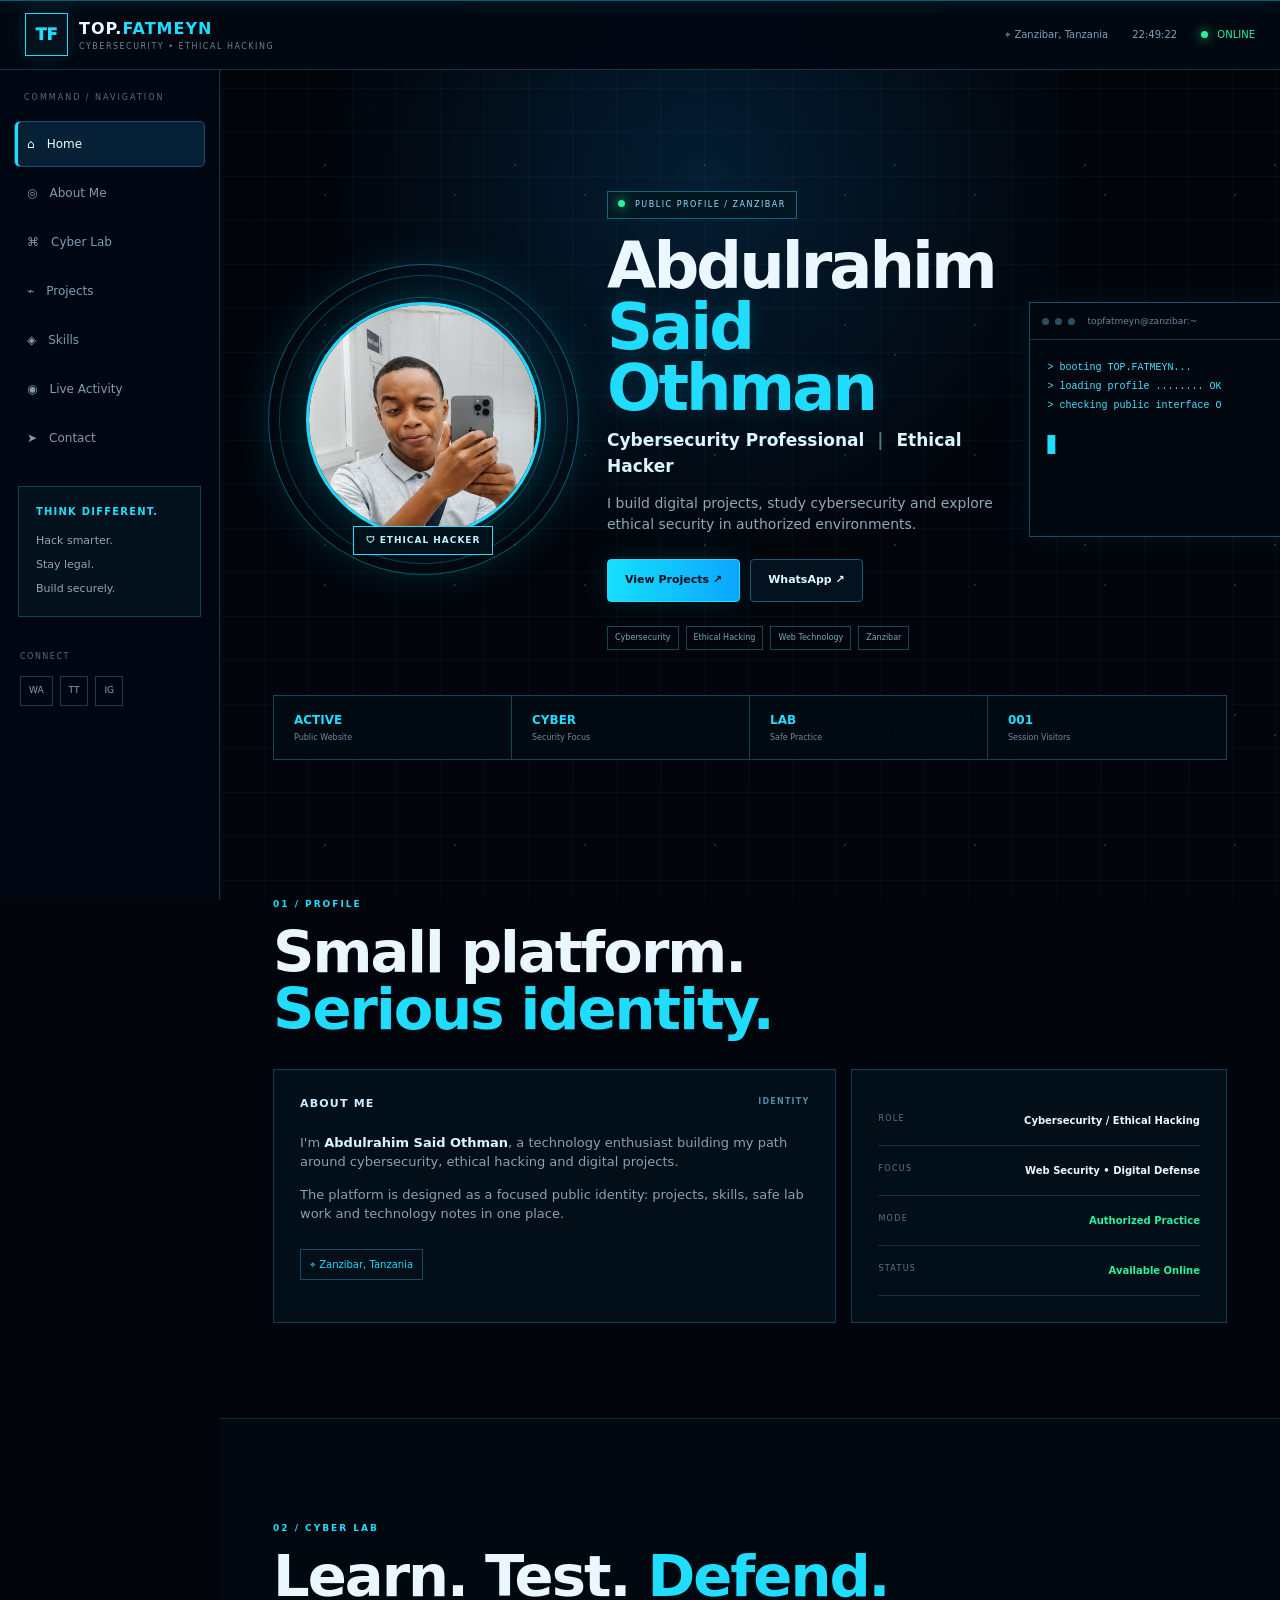
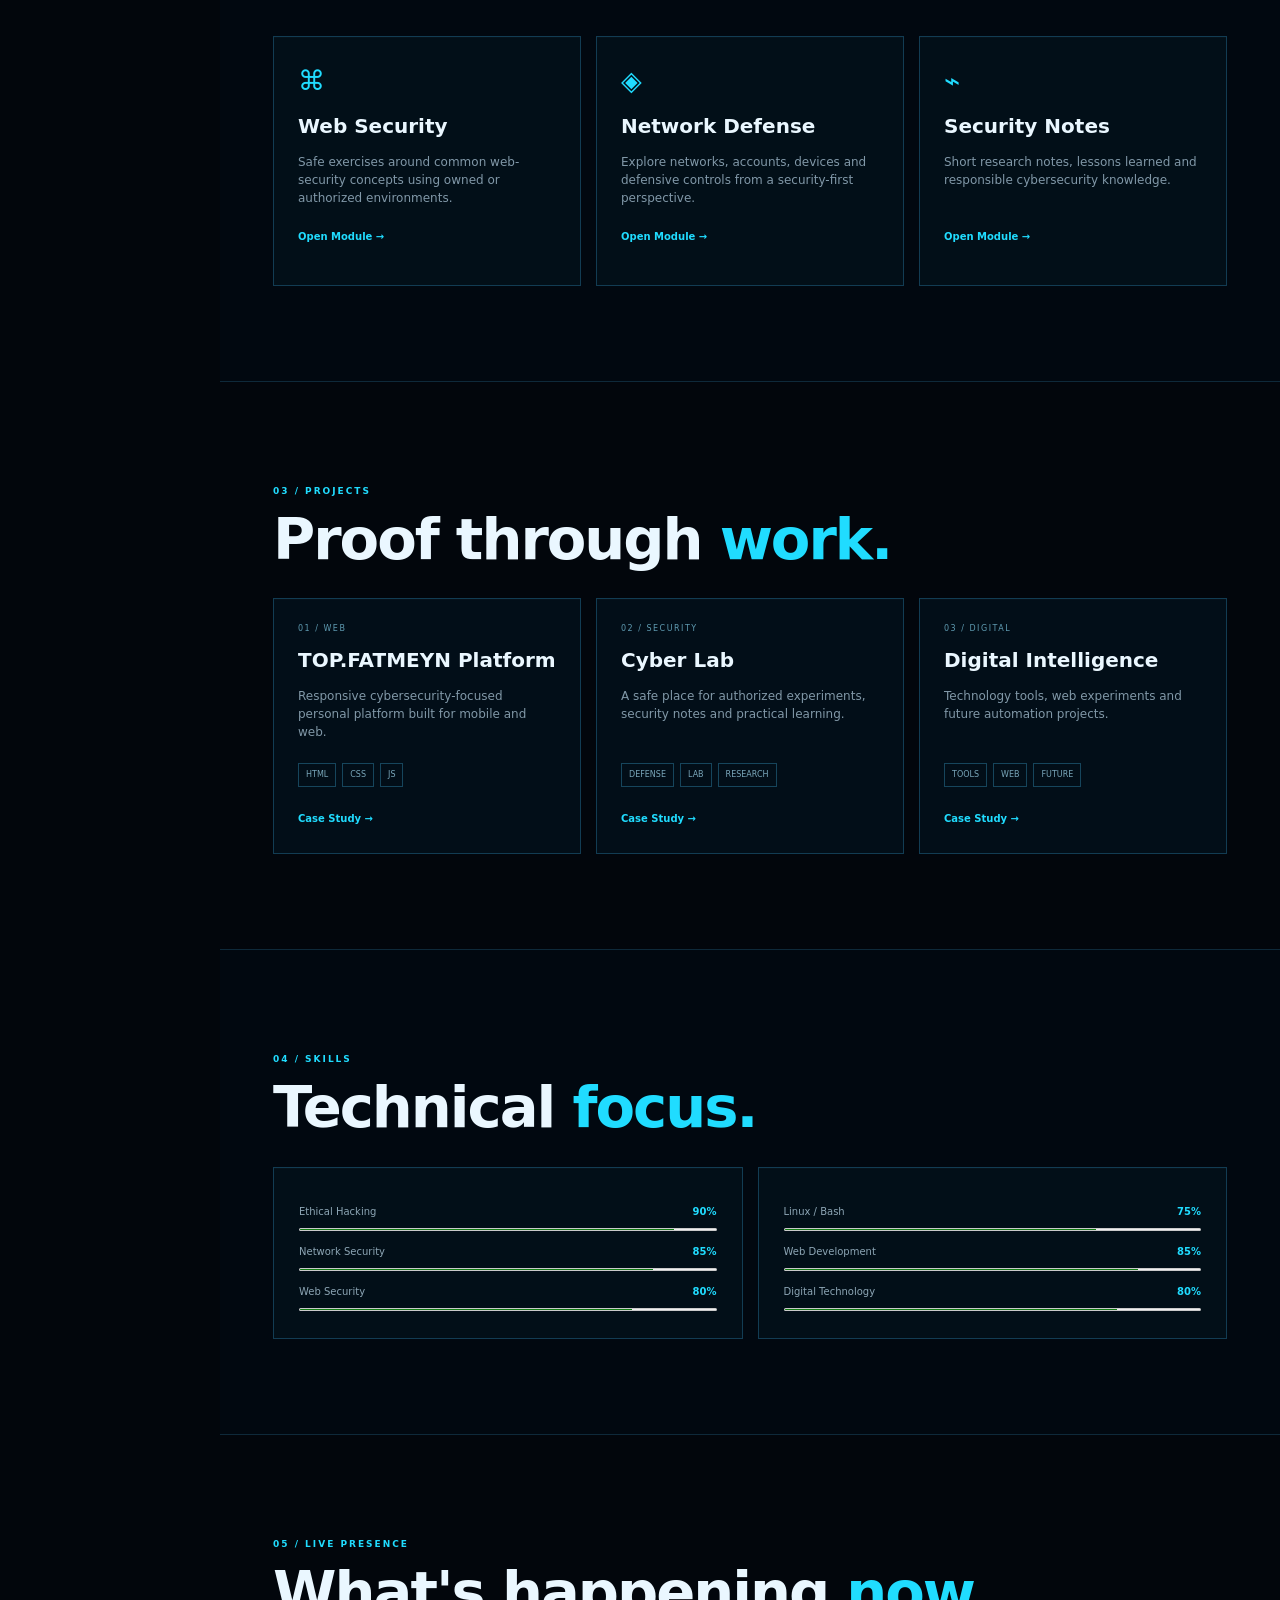
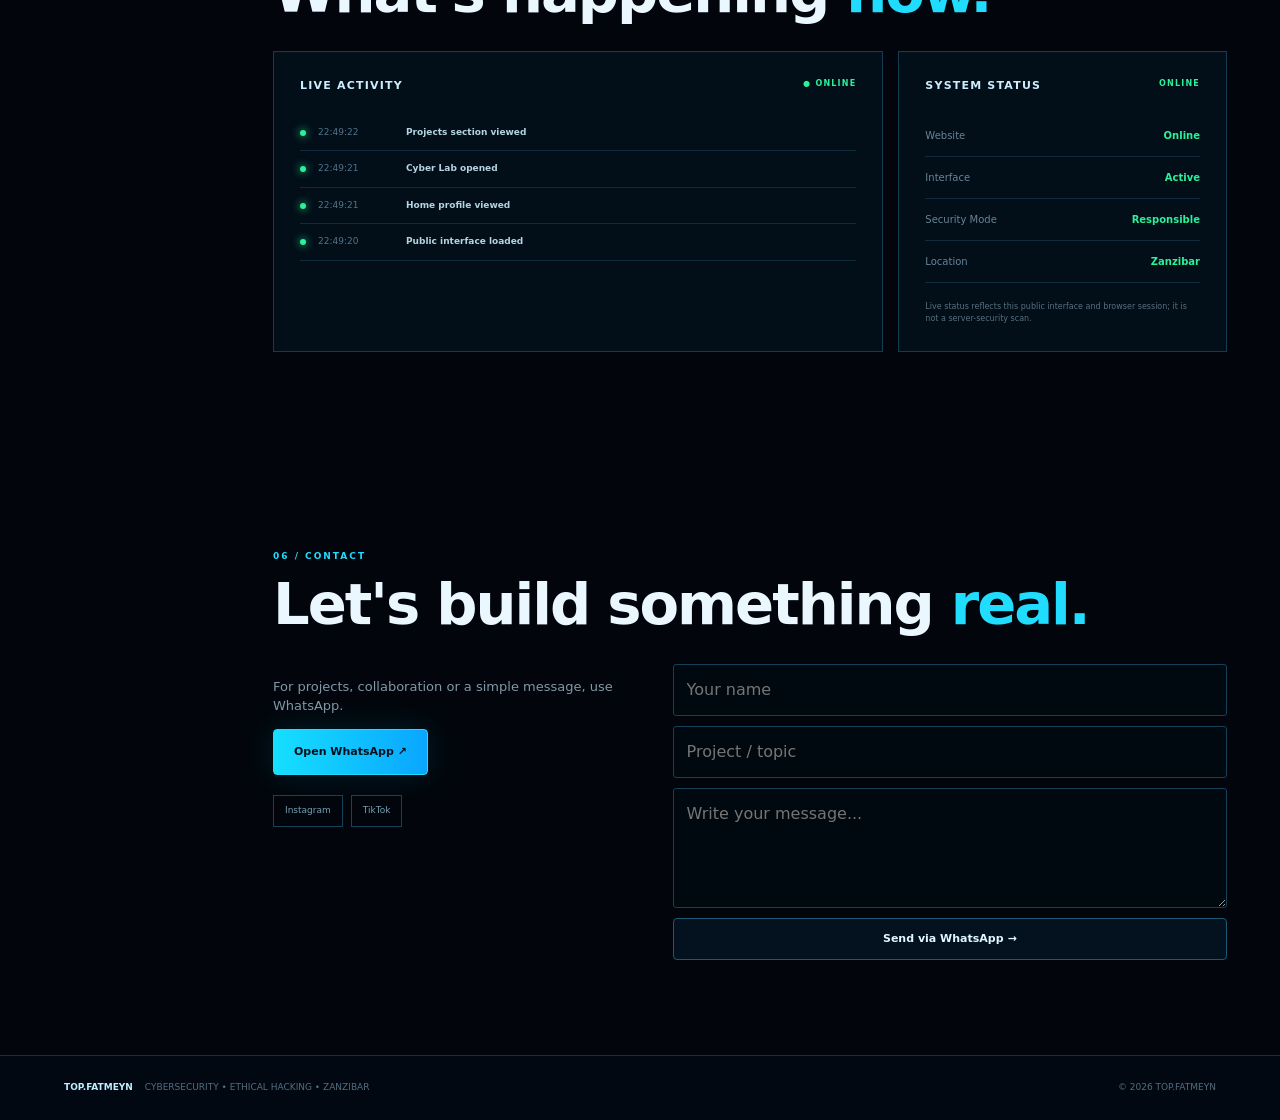
==== commit 7270cf73: "Add files via upload" ====
--- a/index.html
+++ b/index.html
@@ -3,123 +3,116 @@
 <head>
 <meta charset="utf-8">
 <meta name="viewport" content="width=device-width,initial-scale=1">
-<meta name="description" content="TOP.FATMEYN — Cybersecurity, Ethical Hacking and Digital Technology Platform.">
-<title>TOP.FATMEYN | Cybersecurity & Digital Platform</title>
+<meta name="theme-color" content="#030811">
+<meta name="description" content="TOP.FATMEYN — Cybersecurity, Ethical Hacking and Digital Technology portfolio from Zanzibar.">
+<title>TOP.FATMEYN | Cybersecurity & Ethical Hacking</title>
 <link rel="stylesheet" href="style.css">
 </head>
 <body>
-<div class="scan"></div>
+<div class="bg-photo"></div><div class="bg-vignette"></div><div class="grid-overlay"></div><div class="scan"></div><div class="particles" aria-hidden="true"></div>
 
-<header class="header">
-  <a class="brand" href="#home"><span class="mark">TF</span><span><b>TOP.FATMEYN</b><small>CYBERSECURITY • DIGITAL PLATFORM</small></span></a>
-  <nav id="nav">
-    <a href="#home">HOME</a><a href="#about">ABOUT</a><a href="#security">SECURITY</a><a href="#projects">PROJECTS</a><a href="#services">SERVICES</a><a href="#contact">CONTACT</a>
-  </nav>
-  <button class="menu" onclick="document.getElementById('nav').classList.toggle('open')">☰</button>
+<header class="topbar">
+  <a class="brand" href="#home"><span class="logo">TF</span><span><strong>TOP.<em>FATMEYN</em></strong><small>CYBERSECURITY • ETHICAL HACKING</small></span></a>
+  <div class="top-meta"><span>⌖ Zanzibar, Tanzania</span><span id="clock">--:--:--</span><span class="online"><i></i> ONLINE</span></div>
+  <button class="menu" onclick="toggleNav()" aria-label="Open navigation">☰</button>
 </header>
+
+<div class="layout">
+<aside class="sidebar" id="nav">
+  <div class="nav-title">COMMAND / NAVIGATION</div>
+  <a class="active" href="#home">⌂ <span>Home</span></a>
+  <a href="#about">◎ <span>About Me</span></a>
+  <a href="#lab">⌘ <span>Cyber Lab</span></a>
+  <a href="#projects">⌁ <span>Projects</span></a>
+  <a href="#skills">◈ <span>Skills</span></a>
+  <a href="#activity">◉ <span>Live Activity</span></a>
+  <a href="#contact">➤ <span>Contact</span></a>
+  <div class="side-card"><b>THINK DIFFERENT.</b><span>Hack smarter.<br>Stay legal.<br>Build securely.</span></div>
+  <div class="side-social"><small>CONNECT</small><div><a href="https://wa.me/255670675916" target="_blank">WA</a><a href="https://www.tiktok.com/@____yk4x" target="_blank">TT</a><a href="https://www.instagram.com/____yk4x/" target="_blank">IG</a></div></div>
+</aside>
 
 <main>
 <section class="hero" id="home">
-  <div class="heroLeft">
-    <div class="status"><i></i> SYSTEM ONLINE <span>•</span> ZANZIBAR / EAST AFRICA</div>
-    <p class="eyebrow">CYBERSECURITY & DIGITAL TECHNOLOGY</p>
-    <h1>Build secure.<br><strong>Think deeper.</strong><br>Move smarter.</h1>
-    <p class="lead">TOP.FATMEYN is a digital platform focused on cybersecurity, ethical hacking, technology, digital skills and practical projects.</p>
-    <div class="buttons">
-      <a class="btn primary" href="#projects">View Projects <b>↗</b></a>
-      <a class="btn" href="#contact">Contact</a>
+  <div class="hero-main">
+    <div class="portrait-wrap">
+      <div class="orbit orbit-a"></div><div class="orbit orbit-b"></div>
+      <img src="profile-topfatmeyn.jpg" alt="TOP.FATMEYN profile portrait">
+      <span class="badge">🛡 ETHICAL HACKER</span>
     </div>
-    <div class="proof">
-      <div><b>CYBER</b><span>Security mindset</span></div>
-      <div><b>LAB</b><span>Practical projects</span></div>
-      <div><b>24/7</b><span>Digital presence</span></div>
+    <div class="hero-copy">
+      <div class="pill"><i></i> PUBLIC PROFILE / ZANZIBAR</div>
+      <h1>Abdulrahim <span>Said Othman</span></h1>
+      <h2>Cybersecurity Professional <b>|</b> Ethical Hacker</h2>
+      <p>I build digital projects, study cybersecurity and explore ethical security in authorized environments.</p>
+      <div class="actions"><a class="btn primary" href="#projects">View Projects ↗</a><a class="btn" href="https://wa.me/255670675916" target="_blank">WhatsApp ↗</a></div>
+      <div class="tags"><span>Cybersecurity</span><span>Ethical Hacking</span><span>Web Technology</span><span>Zanzibar</span></div>
     </div>
+    <div class="terminal mini"><div class="term-head"><i></i><i></i><i></i><b>topfatmeyn@zanzibar:~</b></div><div id="terminal"></div><span class="cursor">▋</span></div>
   </div>
-  <div class="terminal">
-    <div class="termbar"><span></span><span></span><span></span><b>topfatmeyn@secure:~</b></div>
-    <div class="termtext" id="terminal"></div><div class="cursor">_</div>
+  <div class="stats"><div><b>ACTIVE</b><small>Public Website</small></div><div><b>CYBER</b><small>Security Focus</small></div><div><b>LAB</b><small>Safe Practice</small></div><div><b id="visitorCount">001</b><small>Session Visitors</small></div></div>
+</section>
+
+<section class="section" id="about">
+  <div class="section-head"><span>01 / PROFILE</span><h2>Small platform.<br><em>Serious identity.</em></h2></div>
+  <div class="about-grid">
+    <article class="panel about-panel"><div class="panel-title">ABOUT ME <span>IDENTITY</span></div><p>I'm <b>Abdulrahim Said Othman</b>, a technology enthusiast building my path around cybersecurity, ethical hacking and digital projects.</p><p>The platform is designed as a focused public identity: projects, skills, safe lab work and technology notes in one place.</p><div class="location">⌖ Zanzibar, Tanzania</div></article>
+    <article class="panel identity-panel"><div class="identity-line"><span>ROLE</span><b>Cybersecurity / Ethical Hacking</b></div><div class="identity-line"><span>FOCUS</span><b>Web Security • Digital Defense</b></div><div class="identity-line"><span>MODE</span><b class="green">Authorized Practice</b></div><div class="identity-line"><span>STATUS</span><b class="green">Available Online</b></div></article>
   </div>
 </section>
 
-<section class="section" id="about">
-  <div class="sectionTitle"><span>01 / PROFILE</span><h2>Not just a website.<br><em>A digital identity.</em></h2></div>
-  <div class="aboutGrid">
-    <div class="bigCard"><span class="number">01</span><h3>Cybersecurity</h3><p>Explore ethical hacking concepts, defensive security, digital safety and responsible security research.</p></div>
-    <div class="bigCard"><span class="number">02</span><h3>Technology</h3><p>Web development, automation, AI tools and practical digital systems brought together in one platform.</p></div>
-    <div class="bigCard"><span class="number">03</span><h3>Projects</h3><p>A public space for documenting builds, experiments, learning progress and future technology work.</p></div>
-  </div>
-</section>
-
-<section class="section dark" id="security">
-  <div class="sectionTitle"><span>02 / SECURITY CENTRE</span><h2>Think like a defender.</h2></div>
-  <div class="securityGrid">
-    <article class="securityCard"><div class="icon">⌁</div><small>01</small><h3>Security Research</h3><p>Study vulnerabilities, threats and defensive techniques in authorized environments.</p><button onclick="openBox('Security Research','Use legal labs, owned systems and authorized targets when practicing cybersecurity.')">Explore</button></article>
-    <article class="securityCard"><div class="icon">◇</div><small>02</small><h3>Ethical Hacking</h3><p>Learn reconnaissance, web security and testing concepts with permission and responsible disclosure.</p><button onclick="openBox('Ethical Hacking','Ethical testing requires authorization. This platform is designed around safe, legal practice.')">Explore</button></article>
-    <article class="securityCard"><div class="icon">▣</div><small>03</small><h3>Digital Defense</h3><p>Understand accounts, devices, networks and data from a defensive perspective.</p><button onclick="openBox('Digital Defense','Build safer habits and understand the controls that protect digital systems.')">Explore</button></article>
+<section class="section dark" id="lab">
+  <div class="section-head"><span>02 / CYBER LAB</span><h2>Learn. Test. <em>Defend.</em></h2></div>
+  <div class="cards three">
+    <article class="panel cyber-card"><span class="card-icon">⌘</span><h3>Web Security</h3><p>Safe exercises around common web-security concepts using owned or authorized environments.</p><button onclick="openBox('Web Security','Practice only on systems you own or are explicitly authorized to test. This lab is for defensive learning.')">Open Module →</button></article>
+    <article class="panel cyber-card"><span class="card-icon">◈</span><h3>Network Defense</h3><p>Explore networks, accounts, devices and defensive controls from a security-first perspective.</p><button onclick="openBox('Network Defense','Understand how systems communicate, where risks appear and which defensive controls reduce exposure.')">Open Module →</button></article>
+    <article class="panel cyber-card"><span class="card-icon">⌁</span><h3>Security Notes</h3><p>Short research notes, lessons learned and responsible cybersecurity knowledge.</p><button onclick="openBox('Security Notes','A growing knowledge area for defensive security notes, terminology and lessons from safe labs.')">Open Module →</button></article>
   </div>
 </section>
 
 <section class="section" id="projects">
-  <div class="sectionTitle"><span>03 / PROJECTS</span><h2>Selected digital work.</h2></div>
-  <div class="projectGrid">
-    <article class="project"><div class="projectTop"><span>WEB</span><b>01</b></div><h3>TOP.FATMEYN Platform</h3><p>Responsive digital platform with a cybersecurity-focused identity and interactive sections.</p><div class="chips"><i>HTML</i><i>CSS</i><i>JavaScript</i></div><button onclick="openBox('TOP.FATMEYN Platform','This website is the central digital platform. Future backend services can connect accounts, databases and live content.')">View details ↗</button></article>
-    <article class="project"><div class="projectTop"><span>SECURITY</span><b>02</b></div><h3>Cyber Lab</h3><p>A future space for safe, authorized cybersecurity experiments, notes and learning paths.</p><div class="chips"><i>LAB</i><i>DEFENSE</i><i>RESEARCH</i></div><button onclick="openBox('Cyber Lab','A safe lab can later connect to CTFs, authorized test environments and security learning resources.')">View details ↗</button></article>
-    <article class="project"><div class="projectTop"><span>FUTURE</span><b>03</b></div><h3>Digital Intelligence</h3><p>Future-ready tools and resources for technology, automation and digital productivity.</p><div class="chips"><i>AI</i><i>AUTOMATION</i><i>TOOLS</i></div><button onclick="openBox('Digital Intelligence','A future section for useful technology tools and practical digital workflows.')">View details ↗</button></article>
+  <div class="section-head"><span>03 / PROJECTS</span><h2>Proof through <em>work.</em></h2></div>
+  <div class="cards three">
+    <article class="panel project-card"><div class="project-meta">01 / WEB</div><h3>TOP.FATMEYN Platform</h3><p>Responsive cybersecurity-focused personal platform built for mobile and web.</p><div class="chips"><i>HTML</i><i>CSS</i><i>JS</i></div><button onclick="openBox('TOP.FATMEYN Platform','The central portfolio and cybersecurity identity platform. Front-end interactions work on GitHub Pages; a backend can be connected later for real data services.')">Case Study →</button></article>
+    <article class="panel project-card"><div class="project-meta">02 / SECURITY</div><h3>Cyber Lab</h3><p>A safe place for authorized experiments, security notes and practical learning.</p><div class="chips"><i>DEFENSE</i><i>LAB</i><i>RESEARCH</i></div><button onclick="openBox('Cyber Lab','Designed for legal practice, CTF-style learning and owned/authorized environments.')">Case Study →</button></article>
+    <article class="panel project-card"><div class="project-meta">03 / DIGITAL</div><h3>Digital Intelligence</h3><p>Technology tools, web experiments and future automation projects.</p><div class="chips"><i>TOOLS</i><i>WEB</i><i>FUTURE</i></div><button onclick="openBox('Digital Intelligence','A focused space for practical technology experiments and useful digital workflows.')">Case Study →</button></article>
   </div>
 </section>
 
-<section class="section dark" id="services">
-  <div class="sectionTitle"><span>04 / CAPABILITIES</span><h2>What lives inside the platform.</h2></div>
-  <div class="serviceList">
-    <button onclick="openBox('Cybersecurity','Security learning, ethical hacking concepts, digital safety and authorized testing resources.')"><b>01</b><span>Cybersecurity & Ethical Hacking</span><small>SECURITY</small></button>
-    <button onclick="openBox('Web Technology','Modern websites, responsive interfaces and practical web development projects.')"><b>02</b><span>Web Technology</span><small>DEVELOPMENT</small></button>
-    <button onclick="openBox('Digital Skills','Learning paths for practical technology and creative digital skills.')"><b>03</b><span>Digital Skills</span><small>LEARNING</small></button>
-    <button onclick="openBox('Digital Services','Applications, support, resources and future platform services.')"><b>04</b><span>Digital Services</span><small>PLATFORM</small></button>
+<section class="section dark" id="skills">
+  <div class="section-head"><span>04 / SKILLS</span><h2>Technical <em>focus.</em></h2></div>
+  <div class="skills-grid">
+    <div class="panel skill-panel"><div><span>Ethical Hacking</span><b>90%</b></div><meter value="90" min="0" max="100"></meter><div><span>Network Security</span><b>85%</b></div><meter value="85" min="0" max="100"></meter><div><span>Web Security</span><b>80%</b></div><meter value="80" min="0" max="100"></meter></div>
+    <div class="panel skill-panel"><div><span>Linux / Bash</span><b>75%</b></div><meter value="75" min="0" max="100"></meter><div><span>Web Development</span><b>85%</b></div><meter value="85" min="0" max="100"></meter><div><span>Digital Technology</span><b>80%</b></div><meter value="80" min="0" max="100"></meter></div>
   </div>
 </section>
 
 <section class="section" id="activity">
-  <div class="sectionTitle"><span>05 / LIVE PRESENCE</span><h2>Platform status.</h2></div>
-  <div class="liveGrid">
-    <div class="liveCard"><i></i><b>WEBSITE ONLINE</b><span>Public access</span></div>
-    <div class="liveCard"><i></i><b>SECURITY MODE</b><span>Responsible research</span></div>
-    <div class="liveCard"><i></i><b>PLATFORM BUILD</b><span>Active development</span></div>
+  <div class="section-head"><span>05 / LIVE PRESENCE</span><h2>What's happening <em>now.</em></h2></div>
+  <div class="activity-grid">
+    <article class="panel live-panel"><div class="panel-title">LIVE ACTIVITY <span class="green">● ONLINE</span></div><div id="activityLog" class="activity-log"></div></article>
+    <article class="panel status-panel"><div class="panel-title">SYSTEM STATUS <span class="green">ONLINE</span></div><div class="status-row"><span>Website</span><b>Online</b></div><div class="status-row"><span>Interface</span><b>Active</b></div><div class="status-row"><span>Security Mode</span><b>Responsible</b></div><div class="status-row"><span>Location</span><b>Zanzibar</b></div><small class="note">Live status reflects this public interface and browser session; it is not a server-security scan.</small></article>
   </div>
 </section>
 
 <section class="section contact" id="contact">
-  <div class="sectionTitle"><span>06 / CONNECT</span><h2>Have a project?<br><em>Start the conversation.</em></h2></div>
-  <form onsubmit="sendMessage(event)">
-    <input id="name" required placeholder="Your name">
-    <input id="topic" required placeholder="Project / topic">
-    <textarea id="message" required placeholder="Tell me what you want to build..."></textarea>
-    <button class="btn primary" type="submit">Send via WhatsApp ↗</button>
-  </form>
-  <div class="social"><a href="https://wa.me/255670675916" target="_blank">WhatsApp</a><a href="https://www.instagram.com/____yk4x/" target="_blank">Instagram</a><a href="https://www.tiktok.com/@____yk4x" target="_blank">TikTok</a></div>
+  <div class="section-head"><span>06 / CONTACT</span><h2>Let's build something <em>real.</em></h2></div>
+  <div class="contact-grid"><div><p>For projects, collaboration or a simple message, use WhatsApp.</p><a class="btn primary big" href="https://wa.me/255670675916" target="_blank">Open WhatsApp ↗</a><div class="social"><a href="https://www.instagram.com/____yk4x/" target="_blank">Instagram</a><a href="https://www.tiktok.com/@____yk4x" target="_blank">TikTok</a></div></div><form onsubmit="sendMessage(event)"><input id="name" required placeholder="Your name"><input id="topic" required placeholder="Project / topic"><textarea id="message" required placeholder="Write your message..."></textarea><button class="btn" type="submit">Send via WhatsApp →</button></form></div>
 </section>
-</main>
+</main></div>
 
-<footer><div><b>TOP.FATMEYN</b><span>CYBERSECURITY • DIGITAL TECHNOLOGY</span></div><span>© 2026 TOP.FATMEYN</span></footer>
+<footer><div><b>TOP.FATMEYN</b><span>CYBERSECURITY • ETHICAL HACKING • ZANZIBAR</span></div><span>© 2026 TOP.FATMEYN</span></footer>
 
-<div class="modal" id="modal"><div class="modalBox"><button onclick="closeBox()">×</button><span>TOP.FATMEYN / INFO</span><h2 id="modalTitle"></h2><p id="modalText"></p><button class="btn primary" onclick="closeBox()">Close</button></div></div>
+<div class="modal" id="modal"><div class="modal-box"><button class="close" onclick="closeBox()">×</button><small>TOP.FATMEYN / MODULE</small><h2 id="modalTitle"></h2><p id="modalText"></p><button class="btn primary" onclick="closeBox()">Close</button></div></div>
 
 <script>
-const lines=[
-'> booting TOP.FATMEYN secure environment...',
-'> checking platform integrity .......... OK',
-'> loading cybersecurity modules ....... OK',
-'> loading digital projects ............ OK',
-'> public interface .................... ONLINE',
-'> status: ACTIVE',
-'> access: AUTHORIZED USERS ONLY',
-'> ready.'
-];
-let i=0,j=0;const out=document.getElementById('terminal');
-function type(){if(i>=lines.length)return;if(j<lines[i].length){out.innerHTML+=lines[i][j++];setTimeout(type,22)}else{out.innerHTML+='<br>';i++;j=0;setTimeout(type,180)}}type();
+function toggleNav(){document.getElementById('nav').classList.toggle('open')}
+const clock=document.getElementById('clock');function tick(){clock.textContent=new Date().toLocaleTimeString([], {hour12:false})}tick();setInterval(tick,1000);
+const lines=['> booting TOP.FATMEYN...','> loading profile ........ OK','> checking public interface  OK','> loading cyber modules .... OK','> location: ZANZIBAR','> status: ONLINE','> ready.'];let li=0,ci=0,out=document.getElementById('terminal');function type(){if(li>=lines.length)return;if(ci<lines[li].length){out.innerHTML+=lines[li][ci++];setTimeout(type,20)}else{out.innerHTML+='<br>';li++;ci=0;setTimeout(type,170)}}type();
 function openBox(t,p){document.getElementById('modalTitle').textContent=t;document.getElementById('modalText').textContent=p;document.getElementById('modal').classList.add('on')}
 function closeBox(){document.getElementById('modal').classList.remove('on')}
-document.getElementById('modal').onclick=e=>{if(e.target.id==='modal')closeBox()}
-function sendMessage(e){e.preventDefault();let n=document.getElementById('name').value,t=document.getElementById('topic').value,m=document.getElementById('message').value;let text=`Hello TOP.FATMEYN,%0A%0AName: ${encodeURIComponent(n)}%0ATopic: ${encodeURIComponent(t)}%0AMessage: ${encodeURIComponent(m)}`;window.open('https://wa.me/255670675916?text='+text,'_blank')}
+document.getElementById('modal').addEventListener('click',e=>{if(e.target.id==='modal')closeBox()});
+const log=document.getElementById('activityLog');const events=['Public interface loaded','Home profile viewed','Cyber Lab opened','Projects section viewed','Security mode: responsible practice','Session active'];function addEvent(text){const d=new Date();const t=d.toLocaleTimeString([], {hour12:false});const row=document.createElement('div');row.innerHTML='<i></i><span>'+t+'</span><b>'+text+'</b>';log.prepend(row);while(log.children.length>6)log.lastChild.remove()}events.slice(0,4).forEach((e,n)=>setTimeout(()=>addEvent(e),400+n*450));setInterval(()=>addEvent(events[Math.floor(Math.random()*events.length)]),9000);
+let visits=Number(localStorage.getItem('tf_visits')||0)+1;localStorage.setItem('tf_visits',visits);document.getElementById('visitorCount').textContent=String(visits).padStart(3,'0');
+function sendMessage(e){e.preventDefault();const n=encodeURIComponent(document.getElementById('name').value),t=encodeURIComponent(document.getElementById('topic').value),m=encodeURIComponent(document.getElementById('message').value);window.open('https://wa.me/255670675916?text='+encodeURIComponent('Hello TOP.FATMEYN\n\nName: '+decodeURIComponent(n)+'\nTopic: '+decodeURIComponent(t)+'\nMessage: '+decodeURIComponent(m)),'_blank')}
 </script>
-</body>
-</html>+</body></html>
--- a/style.css
+++ b/style.css
@@ -1 +1 @@
-*{box-sizing:border-box}html{scroll-behavior:smooth}body{margin:0;background:#05070d;color:#edf2ff;font-family:Inter,system-ui,-apple-system,Segoe UI,sans-serif;line-height:1.55}body:before{content:"";position:fixed;inset:0;pointer-events:none;background:linear-gradient(rgba(70,110,180,.025) 1px,transparent 1px),linear-gradient(90deg,rgba(70,110,180,.025) 1px,transparent 1px);background-size:45px 45px;z-index:-2}.scan{position:fixed;left:0;right:0;height:1px;background:#42d9ff55;top:0;z-index:99;animation:scan 7s linear infinite;pointer-events:none}@keyframes scan{to{top:100%}}a{text-decoration:none;color:inherit}button,input,textarea{font:inherit}.header{height:74px;position:sticky;top:0;z-index:50;display:flex;align-items:center;padding:0 5%;background:#05070de8;backdrop-filter:blur(18px);border-bottom:1px solid #182237}.brand{display:flex;align-items:center;gap:11px;margin-right:auto}.mark{width:42px;height:42px;display:grid;place-items:center;border:1px solid #38cfff;background:#07131d;color:#58dcff;font-weight:950;box-shadow:0 0 25px #00bfff20}.brand b,.brand small{display:block}.brand b{font-size:13px;letter-spacing:1px}.brand small{font-size:8px;color:#65758f;letter-spacing:1px}.header nav{display:flex;gap:21px}.header nav a{font-size:10px;letter-spacing:1.3px;color:#8997b1}.menu{display:none;background:none;border:1px solid #25334d;color:white;padding:9px 12px}.hero{min-height:720px;padding:95px 7%;display:grid;grid-template-columns:1.05fr .95fr;align-items:center;gap:55px;background:radial-gradient(circle at 75% 45%,#05283b80,transparent 32%)}.status{display:inline-flex;align-items:center;gap:9px;padding:8px 12px;border:1px solid #1d3c4a;background:#071319;color:#74dcff;font-size:9px;letter-spacing:1.3px}.status i,.liveCard i{width:7px;height:7px;border-radius:50%;background:#37e59a;box-shadow:0 0 12px #37e59a;display:inline-block}.eyebrow,.sectionTitle>span{color:#56d9ff;font-size:10px;font-weight:900;letter-spacing:2px;margin-top:25px}.hero h1{font-size:clamp(52px,7vw,94px);line-height:.93;letter-spacing:-5px;margin:17px 0}.hero h1 strong,.sectionTitle em{font-style:normal;color:#57dcff;text-shadow:0 0 30px #00bfff33}.lead{max-width:620px;color:#8998b2;font-size:17px}.buttons{display:flex;gap:11px;margin:30px 0}.btn{display:inline-block;border:1px solid #26364f;background:#0a101a;color:#eaf2ff;padding:13px 19px;border-radius:4px;font-weight:850;cursor:pointer}.primary{background:#58d9ff;color:#031019;border-color:#58d9ff;box-shadow:0 0 30px #28cfff22}.proof{display:flex;gap:34px;margin-top:45px}.proof b,.proof span{display:block}.proof b{font-size:13px;color:#dce7ff}.proof span{font-size:9px;color:#64738d;margin-top:4px}.terminal{min-height:390px;padding:0 0 24px;background:#070c13;border:1px solid #1c3342;box-shadow:0 0 70px #00bfff0c}.termbar{height:43px;padding:0 15px;display:flex;align-items:center;gap:7px;border-bottom:1px solid #1a2a37;color:#53677d;font-size:10px}.termbar span{width:8px;height:8px;border-radius:50%;background:#263c4a}.termbar b{margin-left:8px;font-weight:500}.termtext{padding:23px;font-family:"Courier New",monospace;color:#66e1ff;font-size:12px;line-height:2}.cursor{padding:0 23px;color:#66e1ff;animation:blink 1s infinite}@keyframes blink{50%{opacity:0}}.section{padding:100px 7%}.dark{background:#080c14;border-top:1px solid #101b29;border-bottom:1px solid #101b29}.sectionTitle{margin-bottom:38px}.sectionTitle h2{font-size:clamp(36px,5vw,64px);line-height:1;letter-spacing:-2px;margin:12px 0}.aboutGrid,.securityGrid,.projectGrid{display:grid;grid-template-columns:repeat(3,1fr);gap:14px}.bigCard,.securityCard,.project{min-height:230px;padding:28px;border:1px solid #19283a;background:#070b12;position:relative}.number{color:#53657d;font-size:11px}.bigCard h3,.securityCard h3,.project h3{font-size:22px}.bigCard p,.securityCard p,.project p{color:#718198}.securityCard .icon{font-size:28px;color:#58dcff}.securityCard small{color:#52647b}.securityCard button,.project button{margin-top:10px;background:none;border:0;color:#58dcff;font-weight:850;padding:0;cursor:pointer}.projectGrid{grid-template-columns:repeat(3,1fr)}.projectTop{display:flex;justify-content:space-between;color:#58dcff;font-size:9px;letter-spacing:1.5px}.projectTop b{color:#465a73}.chips{display:flex;gap:7px;margin:20px 0}.chips i{font-style:normal;font-size:8px;padding:5px 7px;border:1px solid #20334a;color:#6f819a}.serviceList{border-top:1px solid #223044}.serviceList button{width:100%;display:grid;grid-template-columns:55px 1fr 110px;text-align:left;align-items:center;padding:22px 5px;background:none;color:white;border:0;border-bottom:1px solid #223044;cursor:pointer}.serviceList button:hover{background:#0b131e}.serviceList b{color:#4e6b84;font-size:11px}.serviceList span{font-size:17px}.serviceList small{color:#58dcff;font-size:8px;letter-spacing:1.5px}.liveGrid{display:grid;grid-template-columns:repeat(3,1fr);gap:12px}.liveCard{padding:25px;border:1px solid #1b3340;background:#071017}.liveCard b{display:block;margin:10px 0 3px;font-size:12px}.liveCard span{font-size:10px;color:#667890}.contact{background:#060a11}.contact form{max-width:650px;display:grid;gap:10px}.contact input,.contact textarea{width:100%;background:#080e17;border:1px solid #203047;color:white;padding:14px;border-radius:3px;outline:none}.contact textarea{min-height:130px;resize:vertical}.contact input:focus,.contact textarea:focus{border-color:#58dcff}.social{display:flex;gap:10px;margin-top:25px}.social a{border:1px solid #23364d;padding:9px 14px;font-size:10px;color:#7e91aa}.social a:hover{color:#58dcff;border-color:#58dcff}footer{padding:30px 7%;border-top:1px solid #152235;display:flex;justify-content:space-between;color:#53647c;font-size:10px}footer b{color:#b8c7db;margin-right:15px}.modal{display:none;position:fixed;inset:0;background:#000d;z-index:100;place-items:center;padding:20px}.modal.on{display:grid}.modalBox{width:min(500px,100%);background:#080f18;border:1px solid #31526a;padding:30px;position:relative;box-shadow:0 0 70px #00bfff12}.modalBox>span{font-size:9px;color:#58dcff;letter-spacing:2px}.modalBox h2{font-size:31px}.modalBox p{color:#8292aa}.modalBox>button:first-child{position:absolute;right:12px;top:8px;border:0;background:none;color:white;font-size:28px;cursor:pointer}.modalBox .btn{margin-top:10px}@media(max-width:850px){.header{padding:0 17px}.header nav{display:none;position:absolute;left:12px;right:12px;top:80px;background:#080d15;border:1px solid #203148;padding:10px;flex-direction:column}.header nav.open{display:flex}.header nav a{padding:11px}.menu{display:block;margin-left:8px}.hero{grid-template-columns:1fr;padding:65px 6%;min-height:auto}.terminal{margin-top:20px}.section{padding:70px 6%}.aboutGrid,.securityGrid,.projectGrid,.liveGrid{grid-template-columns:1fr 1fr}}@media(max-width:520px){.hero h1{font-size:51px}.hero{padding:55px 5%}.section{padding:60px 5%}.buttons{flex-direction:column}.buttons>*{text-align:center}.proof{gap:18px}.terminal{min-height:330px}.aboutGrid,.securityGrid,.projectGrid,.liveGrid{grid-template-columns:1fr}.serviceList button{grid-template-columns:40px 1fr}.serviceList small{display:none}.sectionTitle h2{font-size:39px}.contact form{width:100%}footer{padding:25px 5%;display:block}footer span{display:block;margin-top:8px}}+:root{--bg:#02060c;--panel:#06101aee;--line:#12334a;--cyan:#20dcff;--blue:#087cff;--text:#eaf7ff;--muted:#8198ab;--green:#29f39a}*{box-sizing:border-box}html{scroll-behavior:smooth}body{margin:0;background:var(--bg);color:var(--text);font-family:Inter,system-ui,-apple-system,Segoe UI,sans-serif;line-height:1.5;overflow-x:hidden}a{text-decoration:none;color:inherit}button,input,textarea{font:inherit}.bg-photo{position:fixed;inset:0;background-image:url('https://upload.wikimedia.org/wikipedia/commons/d/dd/Stone_Town_Panorama.jpg');background-size:cover;background-position:center 45%;filter:saturate(.85) brightness(.42);z-index:-5;transform:scale(1.04);animation:drift 20s ease-in-out infinite alternate}.bg-vignette{position:fixed;inset:0;background:radial-gradient(circle at 55% 20%,#062b48a8,transparent 38%),linear-gradient(180deg,#01050acc 0%,#02060cf2 75%,#02060c 100%);z-index:-4}.grid-overlay{position:fixed;inset:0;background-image:linear-gradient(#19d8ff0b 1px,transparent 1px),linear-gradient(90deg,#19d8ff0b 1px,transparent 1px);background-size:44px 44px;z-index:-3;pointer-events:none}.scan{position:fixed;left:0;right:0;top:0;height:1px;background:#21dcff66;box-shadow:0 0 16px #21dcff;z-index:99;animation:scan 7s linear infinite;pointer-events:none}.particles:before,.particles:after{content:"";position:fixed;inset:0;z-index:-2;background-image:radial-gradient(#20dcff 1px,transparent 1px),radial-gradient(#29f39a 1px,transparent 1px);background-size:130px 130px,190px 190px;background-position:0 0,40px 70px;opacity:.12;animation:particles 18s linear infinite}.particles:after{animation-direction:reverse;opacity:.08}@keyframes scan{to{top:100%}}@keyframes drift{to{transform:scale(1.08) translateX(-1%)}}@keyframes particles{to{background-position:130px 130px,-150px 20px}}.topbar{height:70px;position:fixed;top:0;left:0;right:0;z-index:70;display:flex;align-items:center;padding:0 25px;background:#020812e8;border-bottom:1px solid #12354a;backdrop-filter:blur(16px)}.brand{display:flex;gap:11px;align-items:center}.logo{width:43px;height:43px;display:grid;place-items:center;border:1px solid var(--cyan);color:var(--cyan);font-weight:1000;background:#03121d;box-shadow:0 0 25px #00d9ff20}.brand strong{display:block;font-size:16px;letter-spacing:1px}.brand em{color:var(--cyan);font-style:normal}.brand small{display:block;font-size:8px;color:#6c8294;letter-spacing:1.5px}.top-meta{margin-left:auto;display:flex;gap:24px;color:#7fa0b7;font-size:10px}.online{color:var(--green)}.online i,.pill i{display:inline-block;width:7px;height:7px;border-radius:50%;background:var(--green);box-shadow:0 0 12px var(--green);margin-right:6px}.menu{display:none;margin-left:15px;background:none;border:1px solid #21445a;color:#bfefff;padding:8px 11px}.layout{display:flex;padding-top:70px}.sidebar{position:fixed;top:70px;bottom:0;width:220px;background:#020914dc;border-right:1px solid #12344a;backdrop-filter:blur(18px);padding:22px 14px;z-index:50}.nav-title{font-size:8px;color:#4e7084;letter-spacing:2px;padding:0 10px 14px}.sidebar>a{display:flex;align-items:center;gap:12px;padding:13px 12px;margin:3px 0;color:#7f9bb0;font-size:12px;border:1px solid transparent;border-radius:5px}.sidebar>a:hover,.sidebar>a.active{color:#e8fbff;border-color:#125270;background:#062035;box-shadow:inset 3px 0 var(--cyan)}.sidebar>a:first-letter{color:var(--cyan);font-size:18px}.side-card{margin:25px 4px;padding:17px;border:1px solid #12415a;background:#03111c}.side-card b{display:block;color:var(--cyan);font-size:10px;letter-spacing:1.2px;margin-bottom:8px}.side-card span{font-size:11px;color:#91a6b5}.side-social{margin:22px 6px}.side-social small{font-size:8px;color:#4e7084;letter-spacing:1.5px}.side-social div{display:flex;gap:7px;margin-top:10px}.side-social a{font-size:9px;border:1px solid #173b52;padding:7px 8px;color:#82a2b6}.sidebar.open{transform:translateX(0)}main{margin-left:220px;width:calc(100% - 220px)}.hero{min-height:700px;padding:75px 5% 0;display:flex;flex-direction:column;justify-content:center;position:relative}.hero-main{min-height:520px;display:grid;grid-template-columns:300px 1fr 310px;align-items:center;gap:34px;max-width:1320px;margin:auto;width:100%;padding:45px 0}.portrait-wrap{position:relative;width:285px;height:285px;margin:auto;display:grid;place-items:center}.portrait-wrap:before{content:"";position:absolute;inset:-13px;border:1px solid #18dfff66;border-radius:50%;box-shadow:0 0 40px #00d9ff22}.portrait-wrap img{width:235px;height:235px;object-fit:cover;border-radius:50%;border:3px solid var(--cyan);box-shadow:0 0 50px #00d9ff45;position:relative;z-index:2}.orbit{position:absolute;border:1px solid #16cfff44;border-radius:50%;transform:rotate(-25deg)}.orbit-a{inset:-2px}.orbit-b{inset:20px;border-left-color:transparent;border-right-color:#20dcff77}.badge{position:absolute;bottom:7px;z-index:3;background:#02101a;border:1px solid var(--cyan);padding:7px 12px;color:#baf5ff;font-size:9px;font-weight:900;letter-spacing:1px}.hero-copy .pill{display:inline-block;border:1px solid #17637d;background:#031722;padding:7px 10px;color:#8edfff;font-size:8px;letter-spacing:1.5px}.hero h1{font-size:clamp(40px,5vw,72px);line-height:.95;letter-spacing:-3px;margin:17px 0 10px}.hero h1 span{color:var(--cyan);text-shadow:0 0 25px #00cfff2c}.hero h2{font-size:17px;color:#d9f6ff;margin:0}.hero h2 b{color:#55778c;padding:0 7px}.hero-copy p{color:#90a7b7;max-width:590px;font-size:14px}.actions{display:flex;gap:10px;margin:24px 0}.btn{display:inline-block;padding:12px 17px;border:1px solid #1a5a76;background:#03121e;color:#dff9ff;border-radius:4px;font-size:11px;font-weight:900;cursor:pointer}.btn.primary{background:linear-gradient(90deg,#16dfff,#0aa6ff);color:#00101a;border-color:#20dcff;box-shadow:0 0 30px #00cfff20}.btn.big{padding:14px 20px}.tags{display:flex;flex-wrap:wrap;gap:7px}.tags span,.chips i{font-style:normal;font-size:8px;color:#79a6ba;border:1px solid #16455c;padding:5px 7px}.terminal{background:#020910d9;border:1px solid #15506a;box-shadow:0 0 35px #00cfff12;min-height:235px}.term-head{height:37px;display:flex;align-items:center;gap:6px;padding:0 12px;border-bottom:1px solid #12394c;color:#66879a;font-size:9px}.term-head i{width:7px;height:7px;border-radius:50%;background:#285064}.term-head b{margin-left:7px;font-weight:500}.terminal #terminal{padding:18px;font-family:monospace;font-size:10px;line-height:1.9;color:#46e3ff}.cursor{padding-left:18px;color:var(--cyan);animation:blink 1s steps(1) infinite}@keyframes blink{50%{opacity:0}}.stats{max-width:1100px;width:100%;margin:0 auto 35px;display:grid;grid-template-columns:repeat(4,1fr);border:1px solid #16445b;background:#020b14c9}.stats div{padding:15px 20px;border-right:1px solid #16445b}.stats div:last-child{border:0}.stats b,.stats small{display:block}.stats b{font-size:12px;color:var(--cyan)}.stats small{font-size:8px;color:#6f8b9d;margin-top:3px}.section{padding:95px 5%;max-width:1400px;margin:auto}.dark{max-width:none;background:#020a13b9;border-top:1px solid #0e293a;border-bottom:1px solid #0e293a}.section-head{margin-bottom:30px}.section-head>span{font-size:9px;color:var(--cyan);letter-spacing:2px;font-weight:900}.section-head h2{font-size:clamp(34px,4.5vw,60px);line-height:1;margin:10px 0;letter-spacing:-2px}.section-head em{font-style:normal;color:var(--cyan)}.about-grid,.activity-grid{display:grid;grid-template-columns:1.2fr .8fr;gap:15px}.panel{background:#03101ae8;border:1px solid #123c53;box-shadow:inset 0 1px #ffffff04}.about-panel,.identity-panel,.live-panel,.status-panel{padding:26px}.panel-title{font-size:11px;font-weight:900;letter-spacing:1.2px;color:#ccefff;display:flex;justify-content:space-between;margin-bottom:20px}.panel-title span{font-size:8px;color:#4d8ba5}.about-panel p{color:#89a1b0;font-size:13px}.about-panel p b{color:#d9f8ff}.location{display:inline-block;margin-top:12px;color:var(--cyan);font-size:10px;border:1px solid #164c63;padding:7px 9px}.identity-panel{display:grid;align-content:center;gap:0}.identity-line{display:flex;justify-content:space-between;gap:15px;padding:17px 0;border-bottom:1px solid #123041}.identity-line span{color:#58778a;font-size:8px;letter-spacing:1.3px}.identity-line b{font-size:10px;text-align:right}.green{color:var(--green)!important}.cards.three{display:grid;grid-template-columns:repeat(3,1fr);gap:15px}.cyber-card,.project-card{padding:24px;min-height:250px}.card-icon{font-size:27px;color:var(--cyan)}.cyber-card h3,.project-card h3{font-size:20px;margin:10px 0}.cyber-card p,.project-card p{color:#8198a8;font-size:12px;min-height:58px}.cyber-card button,.project-card button{background:none;border:0;color:var(--cyan);font-size:10px;font-weight:900;padding:0;cursor:pointer}.project-meta{font-size:8px;color:#5f9bb2;letter-spacing:1.5px}.chips{display:flex;gap:6px;margin:18px 0}.skills-grid{display:grid;grid-template-columns:1fr 1fr;gap:15px}.skill-panel{padding:25px}.skill-panel>div{display:flex;justify-content:space-between;color:#8da6b5;font-size:10px;margin-top:11px}.skill-panel b{color:var(--cyan)}meter{width:100%;height:7px;display:block;margin-top:7px;accent-color:var(--cyan)}.activity-grid{grid-template-columns:1.3fr .7fr}.activity-log{display:grid;gap:0}.activity-log div{display:grid;grid-template-columns:10px 80px 1fr;gap:8px;align-items:center;padding:11px 0;border-bottom:1px solid #102b3b;font-size:9px}.activity-log i{width:6px;height:6px;border-radius:50%;background:var(--green);box-shadow:0 0 8px var(--green)}.activity-log span{color:#52758a}.activity-log b{font-weight:600;color:#b5d4e1}.status-row{display:flex;justify-content:space-between;padding:13px 0;border-bottom:1px solid #102b3b;font-size:10px}.status-row span{color:#688597}.status-row b{color:var(--green)}.note{display:block;color:#587180;font-size:8px;margin-top:18px}.contact-grid{display:grid;grid-template-columns:.8fr 1.2fr;gap:30px;align-items:start}.contact-grid p{color:#8198a8;font-size:13px;max-width:400px}.social{display:flex;gap:8px;margin-top:20px}.social a{border:1px solid #17435a;padding:8px 11px;color:#76a1b5;font-size:9px}.contact form{display:grid;gap:10px}.contact input,.contact textarea{background:#020a11e8;border:1px solid #154057;color:white;padding:13px;border-radius:3px;outline:none}.contact textarea{min-height:120px;resize:vertical}.contact input:focus,.contact textarea:focus{border-color:var(--cyan)}footer{display:flex;justify-content:space-between;padding:25px 5%;border-top:1px solid #113144;background:#020812;color:#526e7f;font-size:9px}footer b{color:#bcefff;margin-right:12px}.modal{display:none;position:fixed;inset:0;background:#000d;z-index:120;place-items:center;padding:20px}.modal.on{display:grid}.modal-box{width:min(520px,100%);background:#03101a;border:1px solid #1d6683;padding:28px;position:relative;box-shadow:0 0 60px #00cfff1c}.modal-box small{color:var(--cyan);letter-spacing:1.5px}.modal-box h2{font-size:28px}.modal-box p{color:#8aa1af;font-size:13px}.close{position:absolute;right:12px;top:7px;background:none;border:0;color:white;font-size:26px;cursor:pointer}@media(max-width:1050px){.sidebar{width:190px}main{margin-left:190px;width:calc(100% - 190px)}.hero-main{grid-template-columns:230px 1fr}.terminal{grid-column:1/-1}.portrait-wrap{transform:scale(.9)}}@media(max-width:780px){.topbar{padding:0 15px}.top-meta{display:none}.menu{display:block}.sidebar{transform:translateX(-105%);transition:.25s;top:70px;width:235px}.sidebar.open{transform:translateX(0)}main{margin-left:0;width:100%}.hero{padding:70px 5% 0}.hero-main{grid-template-columns:1fr;gap:20px}.portrait-wrap{width:240px;height:240px}.portrait-wrap img{width:200px;height:200px}.hero-copy{text-align:center}.hero-copy p{margin:12px auto}.actions{justify-content:center}.tags{justify-content:center}.terminal{grid-column:auto}.stats{grid-template-columns:repeat(2,1fr);margin:0 5% 30px}.stats div:nth-child(2){border-right:0}.about-grid,.activity-grid,.contact-grid,.skills-grid{grid-template-columns:1fr}.cards.three{grid-template-columns:1fr}.section{padding:70px 5%}.section-head h2{font-size:42px}.activity-grid{gap:15px}}@media(max-width:420px){.brand strong{font-size:13px}.brand small{font-size:7px}.hero h1{font-size:43px}.hero h2{font-size:14px}.actions{flex-direction:column}.btn{text-align:center}.stats{margin-left:5%;margin-right:5%}.stats div{padding:12px}.portrait-wrap{transform:scale(.82)}}
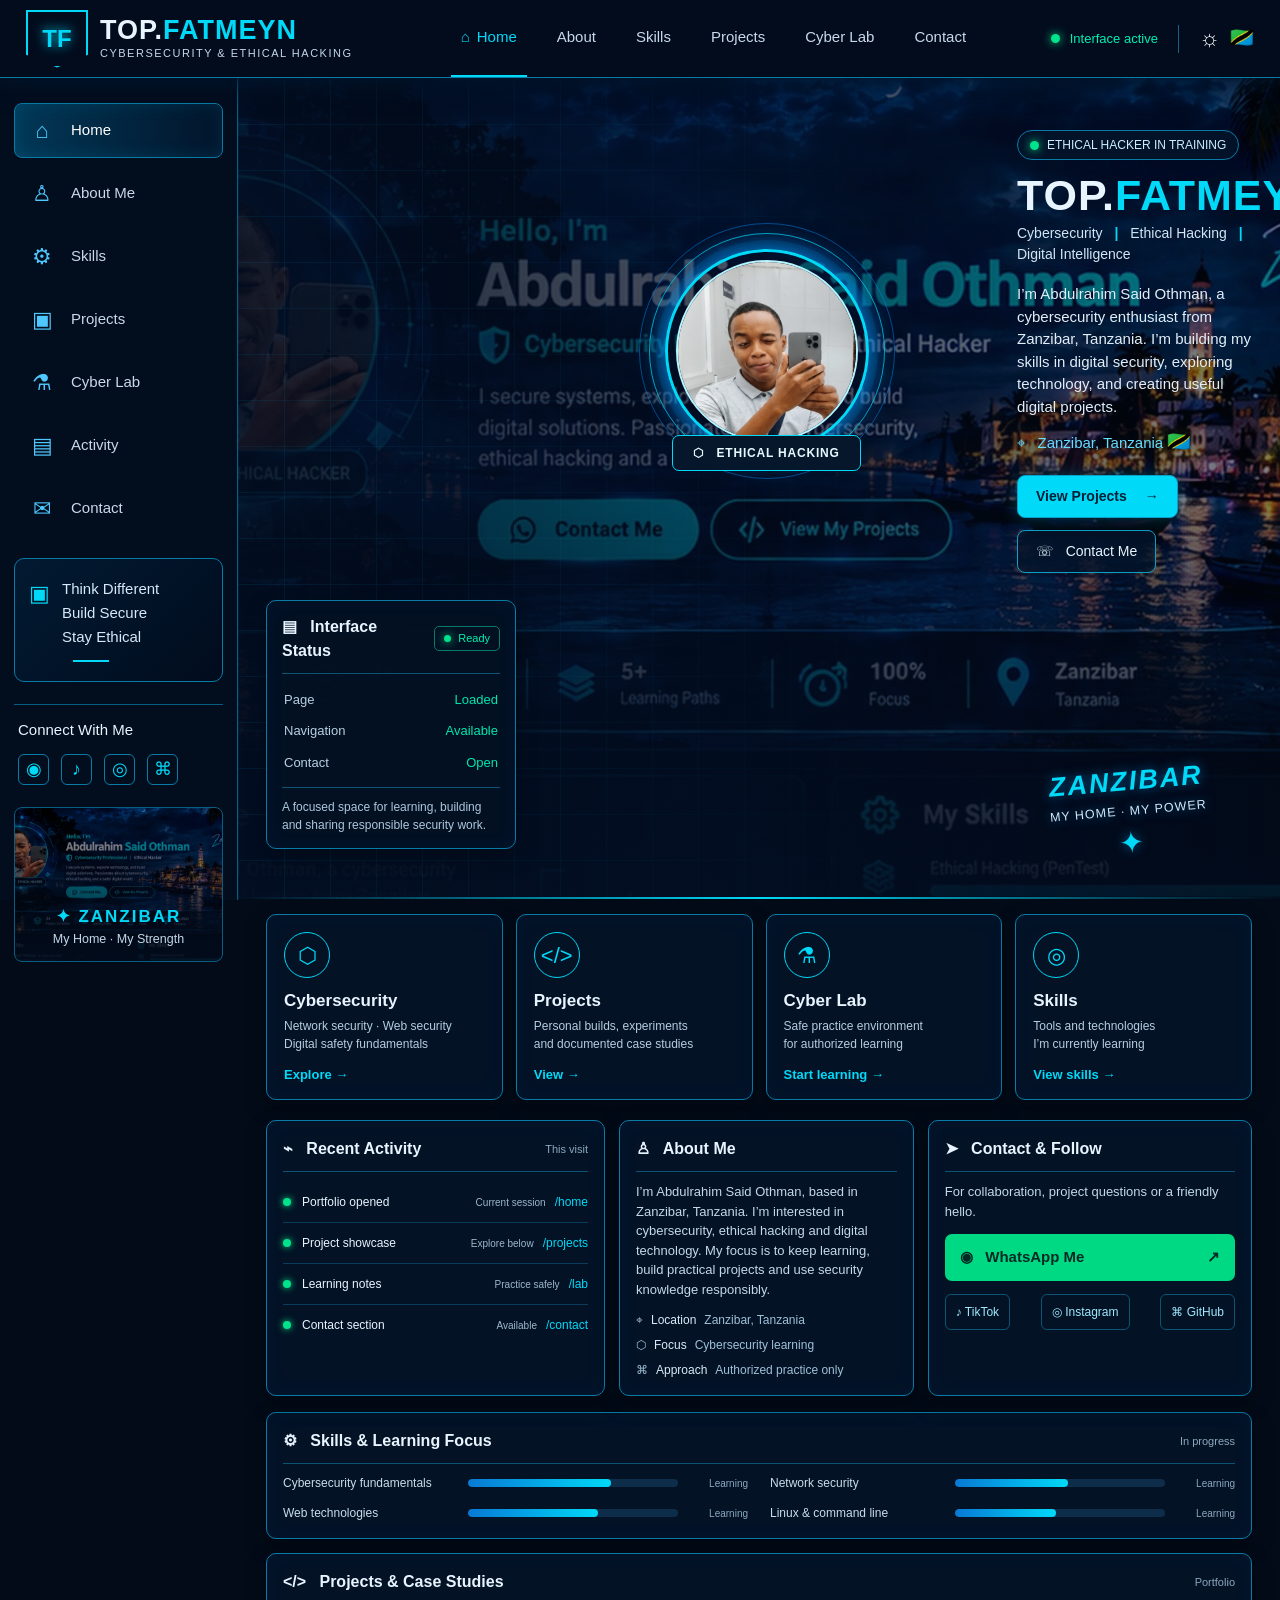
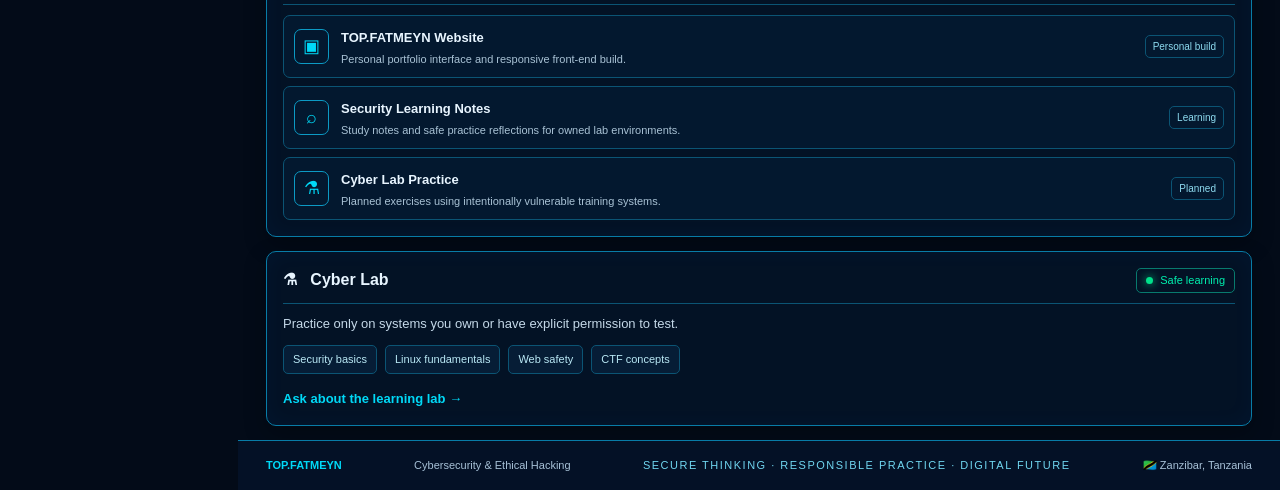
==== commit a4e2d08d: "Add files via upload" ====
--- a/index.html
+++ b/index.html
@@ -1,118 +1,141 @@
 <!doctype html>
 <html lang="en">
 <head>
-<meta charset="utf-8">
-<meta name="viewport" content="width=device-width,initial-scale=1">
-<meta name="theme-color" content="#030811">
-<meta name="description" content="TOP.FATMEYN — Cybersecurity, Ethical Hacking and Digital Technology portfolio from Zanzibar.">
-<title>TOP.FATMEYN | Cybersecurity & Ethical Hacking</title>
-<link rel="stylesheet" href="style.css">
+  <meta charset="utf-8">
+  <meta name="viewport" content="width=device-width, initial-scale=1">
+  <meta name="theme-color" content="#061326">
+  <meta name="description" content="TOP.FATMEYN — Cybersecurity, ethical hacking and digital technology portfolio from Zanzibar, Tanzania.">
+  <title>TOP.FATMEYN | Cybersecurity & Ethical Hacking</title>
+  <link rel="stylesheet" href="style.css">
 </head>
 <body>
-<div class="bg-photo"></div><div class="bg-vignette"></div><div class="grid-overlay"></div><div class="scan"></div><div class="particles" aria-hidden="true"></div>
+  <div class="topbar">
+    <a class="brand" href="#home" aria-label="TOP.FATMEYN home">
+      <span class="brand-mark">TF</span>
+      <span><b>TOP.<em>FATMEYN</em></b><small>CYBERSECURITY &amp; ETHICAL HACKING</small></span>
+    </a>
+    <nav class="topnav" aria-label="Main navigation">
+      <a class="active" href="#home">⌂ <span>Home</span></a>
+      <a href="#about">About</a><a href="#skills">Skills</a><a href="#projects">Projects</a><a href="#lab">Cyber Lab</a><a href="#contact">Contact</a>
+    </nav>
+    <div class="top-tools"><span class="online-dot"></span><span class="online-label">Interface active</span><span class="tool-sep"></span><span class="sun">☼</span><span class="flag">🇹🇿</span></div>
+    <button class="menu-toggle" aria-label="Toggle navigation" aria-expanded="false">☰</button>
+  </div>
 
-<header class="topbar">
-  <a class="brand" href="#home"><span class="logo">TF</span><span><strong>TOP.<em>FATMEYN</em></strong><small>CYBERSECURITY • ETHICAL HACKING</small></span></a>
-  <div class="top-meta"><span>⌖ Zanzibar, Tanzania</span><span id="clock">--:--:--</span><span class="online"><i></i> ONLINE</span></div>
-  <button class="menu" onclick="toggleNav()" aria-label="Open navigation">☰</button>
-</header>
+  <aside class="sidebar">
+    <nav aria-label="Section navigation">
+      <a class="selected" href="#home"><span>⌂</span> Home</a>
+      <a href="#about"><span>♙</span> About Me</a>
+      <a href="#skills"><span>⚙</span> Skills</a>
+      <a href="#projects"><span>▣</span> Projects</a>
+      <a href="#lab"><span>⚗</span> Cyber Lab</a>
+      <a href="#activity"><span>▤</span> Activity</a>
+      <a href="#contact"><span>✉</span> Contact</a>
+    </nav>
+    <div class="sidebar-quote"><span class="lock">▣</span><p>Think Different<br>Build Secure<br>Stay Ethical</p><i></i></div>
+    <div class="connect-mini"><b>Connect With Me</b><div class="socials"><a href="#contact" aria-label="WhatsApp">◉</a><a href="#contact" aria-label="TikTok">♪</a><a href="#contact" aria-label="Instagram">◎</a><a href="#contact" aria-label="GitHub">⌘</a></div></div>
+    <div class="side-map"><div class="map-lines"></div><strong>✦ ZANZIBAR</strong><small>My Home · My Strength</small></div>
+  </aside>
 
-<div class="layout">
-<aside class="sidebar" id="nav">
-  <div class="nav-title">COMMAND / NAVIGATION</div>
-  <a class="active" href="#home">⌂ <span>Home</span></a>
-  <a href="#about">◎ <span>About Me</span></a>
-  <a href="#lab">⌘ <span>Cyber Lab</span></a>
-  <a href="#projects">⌁ <span>Projects</span></a>
-  <a href="#skills">◈ <span>Skills</span></a>
-  <a href="#activity">◉ <span>Live Activity</span></a>
-  <a href="#contact">➤ <span>Contact</span></a>
-  <div class="side-card"><b>THINK DIFFERENT.</b><span>Hack smarter.<br>Stay legal.<br>Build securely.</span></div>
-  <div class="side-social"><small>CONNECT</small><div><a href="https://wa.me/255670675916" target="_blank">WA</a><a href="https://www.tiktok.com/@____yk4x" target="_blank">TT</a><a href="https://www.instagram.com/____yk4x/" target="_blank">IG</a></div></div>
-</aside>
+  <main class="main">
+    <section class="hero" id="home">
+      <div class="hero-shade"></div>
+      <div class="hero-profile">
+        <div class="orbit"><img src="profile-topfatmeyn.jpg" alt="Profile photo of Abdulrahim Said Othman"></div>
+        <span class="profile-tag">⬡ &nbsp; ETHICAL HACKING</span>
+      </div>
+      <div class="hero-copy">
+        <span class="eyebrow"><span class="online-dot"></span> ETHICAL HACKER IN TRAINING</span>
+        <h1>TOP.<span>FATMEYN</span></h1>
+        <div class="specialties">Cybersecurity <b>|</b> Ethical Hacking <b>|</b> Digital Intelligence</div>
+        <p>I’m Abdulrahim Said Othman, a cybersecurity enthusiast from Zanzibar, Tanzania. I’m building my skills in digital security, exploring technology, and creating useful digital projects.</p>
+        <div class="location">⌖ &nbsp; Zanzibar, Tanzania <span class="flag">🇹🇿</span></div>
+        <div class="hero-actions"><a class="btn primary" href="#projects">View Projects <span>→</span></a><a class="btn" href="#contact">☏ &nbsp; Contact Me</a></div>
+      </div>
+      <div class="hero-status panel">
+        <div class="panel-head"><span>▤ &nbsp; Interface Status</span><span class="status-pill"><i></i> Ready</span></div>
+        <div class="status-row"><span>Page</span><b>Loaded</b></div>
+        <div class="status-row"><span>Navigation</span><b>Available</b></div>
+        <div class="status-row"><span>Contact</span><b>Open</b></div>
+        <div class="status-note">A focused space for learning, building and sharing responsible security work.</div>
+      </div>
+      <div class="zanzibar-mark"><b>ZANZIBAR</b><small>MY HOME · MY POWER</small><span>✦</span></div>
+      <div class="hero-bottom-line"></div>
+    </section>
 
-<main>
-<section class="hero" id="home">
-  <div class="hero-main">
-    <div class="portrait-wrap">
-      <div class="orbit orbit-a"></div><div class="orbit orbit-b"></div>
-      <img src="profile-topfatmeyn.jpg" alt="TOP.FATMEYN profile portrait">
-      <span class="badge">🛡 ETHICAL HACKER</span>
-    </div>
-    <div class="hero-copy">
-      <div class="pill"><i></i> PUBLIC PROFILE / ZANZIBAR</div>
-      <h1>Abdulrahim <span>Said Othman</span></h1>
-      <h2>Cybersecurity Professional <b>|</b> Ethical Hacker</h2>
-      <p>I build digital projects, study cybersecurity and explore ethical security in authorized environments.</p>
-      <div class="actions"><a class="btn primary" href="#projects">View Projects ↗</a><a class="btn" href="https://wa.me/255670675916" target="_blank">WhatsApp ↗</a></div>
-      <div class="tags"><span>Cybersecurity</span><span>Ethical Hacking</span><span>Web Technology</span><span>Zanzibar</span></div>
-    </div>
-    <div class="terminal mini"><div class="term-head"><i></i><i></i><i></i><b>topfatmeyn@zanzibar:~</b></div><div id="terminal"></div><span class="cursor">▋</span></div>
-  </div>
-  <div class="stats"><div><b>ACTIVE</b><small>Public Website</small></div><div><b>CYBER</b><small>Security Focus</small></div><div><b>LAB</b><small>Safe Practice</small></div><div><b id="visitorCount">001</b><small>Session Visitors</small></div></div>
-</section>
+    <section class="feature-grid" aria-label="Portfolio sections">
+      <a class="feature panel" href="#skills"><div class="feature-icon">⬡</div><h2>Cybersecurity</h2><p>Network security · Web security<br>Digital safety fundamentals</p><span class="feature-link">Explore →</span></a>
+      <a class="feature panel" href="#projects"><div class="feature-icon">&lt;/&gt;</div><h2>Projects</h2><p>Personal builds, experiments<br>and documented case studies</p><span class="feature-link">View →</span></a>
+      <a class="feature panel" href="#lab"><div class="feature-icon">⚗</div><h2>Cyber Lab</h2><p>Safe practice environment<br>for authorized learning</p><span class="feature-link">Start learning →</span></a>
+      <a class="feature panel" href="#skills"><div class="feature-icon">◎</div><h2>Skills</h2><p>Tools and technologies<br>I’m currently learning</p><span class="feature-link">View skills →</span></a>
+    </section>
 
-<section class="section" id="about">
-  <div class="section-head"><span>01 / PROFILE</span><h2>Small platform.<br><em>Serious identity.</em></h2></div>
-  <div class="about-grid">
-    <article class="panel about-panel"><div class="panel-title">ABOUT ME <span>IDENTITY</span></div><p>I'm <b>Abdulrahim Said Othman</b>, a technology enthusiast building my path around cybersecurity, ethical hacking and digital projects.</p><p>The platform is designed as a focused public identity: projects, skills, safe lab work and technology notes in one place.</p><div class="location">⌖ Zanzibar, Tanzania</div></article>
-    <article class="panel identity-panel"><div class="identity-line"><span>ROLE</span><b>Cybersecurity / Ethical Hacking</b></div><div class="identity-line"><span>FOCUS</span><b>Web Security • Digital Defense</b></div><div class="identity-line"><span>MODE</span><b class="green">Authorized Practice</b></div><div class="identity-line"><span>STATUS</span><b class="green">Available Online</b></div></article>
-  </div>
-</section>
+    <section class="lower-grid">
+      <div class="panel activity panel-pad" id="activity">
+        <div class="panel-head"><h2>⌁ &nbsp; Recent Activity</h2><span class="muted">This visit</span></div>
+        <div class="activity-row"><i></i><span>Portfolio opened</span><small>Current session</small><b>/home</b></div>
+        <div class="activity-row"><i></i><span>Project showcase</span><small>Explore below</small><b>/projects</b></div>
+        <div class="activity-row"><i></i><span>Learning notes</span><small>Practice safely</small><b>/lab</b></div>
+        <div class="activity-row"><i></i><span>Contact section</span><small>Available</small><b>/contact</b></div>
+      </div>
+      <div class="panel about panel-pad" id="about">
+        <div class="panel-head"><h2>♙ &nbsp; About Me</h2></div>
+        <p>I’m Abdulrahim Said Othman, based in Zanzibar, Tanzania. I’m interested in cybersecurity, ethical hacking and digital technology. My focus is to keep learning, build practical projects and use security knowledge responsibly.</p>
+        <div class="about-facts"><span>⌖ <b>Location</b> Zanzibar, Tanzania</span><span>⬡ <b>Focus</b> Cybersecurity learning</span><span>⌘ <b>Approach</b> Authorized practice only</span></div>
+      </div>
+      <div class="panel contact panel-pad" id="contact">
+        <div class="panel-head"><h2>➤ &nbsp; Contact &amp; Follow</h2></div>
+        <p>For collaboration, project questions or a friendly hello.</p>
+        <a class="contact-button" href="https://wa.me/255670675916" target="_blank" rel="noopener">◉ &nbsp; WhatsApp Me <span>↗</span></a>
+        <div class="contact-socials"><a href="https://www.tiktok.com/@____yk4x" target="_blank" rel="noopener">♪ TikTok</a><a href="https://www.instagram.com/____yk4x/" target="_blank" rel="noopener">◎ Instagram</a><a href="https://github.com/TopFatmeyn" target="_blank" rel="noopener">⌘ GitHub</a></div>
+      </div>
+    </section>
 
-<section class="section dark" id="lab">
-  <div class="section-head"><span>02 / CYBER LAB</span><h2>Learn. Test. <em>Defend.</em></h2></div>
-  <div class="cards three">
-    <article class="panel cyber-card"><span class="card-icon">⌘</span><h3>Web Security</h3><p>Safe exercises around common web-security concepts using owned or authorized environments.</p><button onclick="openBox('Web Security','Practice only on systems you own or are explicitly authorized to test. This lab is for defensive learning.')">Open Module →</button></article>
-    <article class="panel cyber-card"><span class="card-icon">◈</span><h3>Network Defense</h3><p>Explore networks, accounts, devices and defensive controls from a security-first perspective.</p><button onclick="openBox('Network Defense','Understand how systems communicate, where risks appear and which defensive controls reduce exposure.')">Open Module →</button></article>
-    <article class="panel cyber-card"><span class="card-icon">⌁</span><h3>Security Notes</h3><p>Short research notes, lessons learned and responsible cybersecurity knowledge.</p><button onclick="openBox('Security Notes','A growing knowledge area for defensive security notes, terminology and lessons from safe labs.')">Open Module →</button></article>
-  </div>
-</section>
+    <section class="panel skills-panel panel-pad" id="skills">
+      <div class="panel-head"><h2>⚙ &nbsp; Skills &amp; Learning Focus</h2><span class="muted">In progress</span></div>
+      <div class="skill-list">
+        <div class="skill"><span>Cybersecurity fundamentals</span><div><i style="width:68%"></i></div><small>Learning</small></div>
+        <div class="skill"><span>Network security</span><div><i style="width:54%"></i></div><small>Learning</small></div>
+        <div class="skill"><span>Web technologies</span><div><i style="width:62%"></i></div><small>Learning</small></div>
+        <div class="skill"><span>Linux &amp; command line</span><div><i style="width:48%"></i></div><small>Learning</small></div>
+      </div>
+    </section>
 
-<section class="section" id="projects">
-  <div class="section-head"><span>03 / PROJECTS</span><h2>Proof through <em>work.</em></h2></div>
-  <div class="cards three">
-    <article class="panel project-card"><div class="project-meta">01 / WEB</div><h3>TOP.FATMEYN Platform</h3><p>Responsive cybersecurity-focused personal platform built for mobile and web.</p><div class="chips"><i>HTML</i><i>CSS</i><i>JS</i></div><button onclick="openBox('TOP.FATMEYN Platform','The central portfolio and cybersecurity identity platform. Front-end interactions work on GitHub Pages; a backend can be connected later for real data services.')">Case Study →</button></article>
-    <article class="panel project-card"><div class="project-meta">02 / SECURITY</div><h3>Cyber Lab</h3><p>A safe place for authorized experiments, security notes and practical learning.</p><div class="chips"><i>DEFENSE</i><i>LAB</i><i>RESEARCH</i></div><button onclick="openBox('Cyber Lab','Designed for legal practice, CTF-style learning and owned/authorized environments.')">Case Study →</button></article>
-    <article class="panel project-card"><div class="project-meta">03 / DIGITAL</div><h3>Digital Intelligence</h3><p>Technology tools, web experiments and future automation projects.</p><div class="chips"><i>TOOLS</i><i>WEB</i><i>FUTURE</i></div><button onclick="openBox('Digital Intelligence','A focused space for practical technology experiments and useful digital workflows.')">Case Study →</button></article>
-  </div>
-</section>
+    <section class="panel projects-panel panel-pad" id="projects">
+      <div class="panel-head"><h2>&lt;/&gt; &nbsp; Projects &amp; Case Studies</h2><span class="muted">Portfolio</span></div>
+      <div class="project-list">
+        <article class="project"><span class="project-symbol">▣</span><div><b>TOP.FATMEYN Website</b><p>Personal portfolio interface and responsive front-end build.</p></div><span class="project-state">Personal build</span></article>
+        <article class="project"><span class="project-symbol">⌕</span><div><b>Security Learning Notes</b><p>Study notes and safe practice reflections for owned lab environments.</p></div><span class="project-state">Learning</span></article>
+        <article class="project"><span class="project-symbol">⚗</span><div><b>Cyber Lab Practice</b><p>Planned exercises using intentionally vulnerable training systems.</p></div><span class="project-state">Planned</span></article>
+      </div>
+    </section>
 
-<section class="section dark" id="skills">
-  <div class="section-head"><span>04 / SKILLS</span><h2>Technical <em>focus.</em></h2></div>
-  <div class="skills-grid">
-    <div class="panel skill-panel"><div><span>Ethical Hacking</span><b>90%</b></div><meter value="90" min="0" max="100"></meter><div><span>Network Security</span><b>85%</b></div><meter value="85" min="0" max="100"></meter><div><span>Web Security</span><b>80%</b></div><meter value="80" min="0" max="100"></meter></div>
-    <div class="panel skill-panel"><div><span>Linux / Bash</span><b>75%</b></div><meter value="75" min="0" max="100"></meter><div><span>Web Development</span><b>85%</b></div><meter value="85" min="0" max="100"></meter><div><span>Digital Technology</span><b>80%</b></div><meter value="80" min="0" max="100"></meter></div>
-  </div>
-</section>
+    <section class="panel lab-panel panel-pad" id="lab">
+      <div class="panel-head"><h2>⚗ &nbsp; Cyber Lab</h2><span class="status-pill"><i></i> Safe learning</span></div>
+      <p>Practice only on systems you own or have explicit permission to test.</p>
+      <div class="lab-chips"><span>Security basics</span><span>Linux fundamentals</span><span>Web safety</span><span>CTF concepts</span></div>
+      <a class="feature-link" href="#contact">Ask about the learning lab →</a>
+    </section>
 
-<section class="section" id="activity">
-  <div class="section-head"><span>05 / LIVE PRESENCE</span><h2>What's happening <em>now.</em></h2></div>
-  <div class="activity-grid">
-    <article class="panel live-panel"><div class="panel-title">LIVE ACTIVITY <span class="green">● ONLINE</span></div><div id="activityLog" class="activity-log"></div></article>
-    <article class="panel status-panel"><div class="panel-title">SYSTEM STATUS <span class="green">ONLINE</span></div><div class="status-row"><span>Website</span><b>Online</b></div><div class="status-row"><span>Interface</span><b>Active</b></div><div class="status-row"><span>Security Mode</span><b>Responsible</b></div><div class="status-row"><span>Location</span><b>Zanzibar</b></div><small class="note">Live status reflects this public interface and browser session; it is not a server-security scan.</small></article>
-  </div>
-</section>
-
-<section class="section contact" id="contact">
-  <div class="section-head"><span>06 / CONTACT</span><h2>Let's build something <em>real.</em></h2></div>
-  <div class="contact-grid"><div><p>For projects, collaboration or a simple message, use WhatsApp.</p><a class="btn primary big" href="https://wa.me/255670675916" target="_blank">Open WhatsApp ↗</a><div class="social"><a href="https://www.instagram.com/____yk4x/" target="_blank">Instagram</a><a href="https://www.tiktok.com/@____yk4x" target="_blank">TikTok</a></div></div><form onsubmit="sendMessage(event)"><input id="name" required placeholder="Your name"><input id="topic" required placeholder="Project / topic"><textarea id="message" required placeholder="Write your message..."></textarea><button class="btn" type="submit">Send via WhatsApp →</button></form></div>
-</section>
-</main></div>
-
-<footer><div><b>TOP.FATMEYN</b><span>CYBERSECURITY • ETHICAL HACKING • ZANZIBAR</span></div><span>© 2026 TOP.FATMEYN</span></footer>
-
-<div class="modal" id="modal"><div class="modal-box"><button class="close" onclick="closeBox()">×</button><small>TOP.FATMEYN / MODULE</small><h2 id="modalTitle"></h2><p id="modalText"></p><button class="btn primary" onclick="closeBox()">Close</button></div></div>
-
-<script>
-function toggleNav(){document.getElementById('nav').classList.toggle('open')}
-const clock=document.getElementById('clock');function tick(){clock.textContent=new Date().toLocaleTimeString([], {hour12:false})}tick();setInterval(tick,1000);
-const lines=['> booting TOP.FATMEYN...','> loading profile ........ OK','> checking public interface  OK','> loading cyber modules .... OK','> location: ZANZIBAR','> status: ONLINE','> ready.'];let li=0,ci=0,out=document.getElementById('terminal');function type(){if(li>=lines.length)return;if(ci<lines[li].length){out.innerHTML+=lines[li][ci++];setTimeout(type,20)}else{out.innerHTML+='<br>';li++;ci=0;setTimeout(type,170)}}type();
-function openBox(t,p){document.getElementById('modalTitle').textContent=t;document.getElementById('modalText').textContent=p;document.getElementById('modal').classList.add('on')}
-function closeBox(){document.getElementById('modal').classList.remove('on')}
-document.getElementById('modal').addEventListener('click',e=>{if(e.target.id==='modal')closeBox()});
-const log=document.getElementById('activityLog');const events=['Public interface loaded','Home profile viewed','Cyber Lab opened','Projects section viewed','Security mode: responsible practice','Session active'];function addEvent(text){const d=new Date();const t=d.toLocaleTimeString([], {hour12:false});const row=document.createElement('div');row.innerHTML='<i></i><span>'+t+'</span><b>'+text+'</b>';log.prepend(row);while(log.children.length>6)log.lastChild.remove()}events.slice(0,4).forEach((e,n)=>setTimeout(()=>addEvent(e),400+n*450));setInterval(()=>addEvent(events[Math.floor(Math.random()*events.length)]),9000);
-let visits=Number(localStorage.getItem('tf_visits')||0)+1;localStorage.setItem('tf_visits',visits);document.getElementById('visitorCount').textContent=String(visits).padStart(3,'0');
-function sendMessage(e){e.preventDefault();const n=encodeURIComponent(document.getElementById('name').value),t=encodeURIComponent(document.getElementById('topic').value),m=encodeURIComponent(document.getElementById('message').value);window.open('https://wa.me/255670675916?text='+encodeURIComponent('Hello TOP.FATMEYN\n\nName: '+decodeURIComponent(n)+'\nTopic: '+decodeURIComponent(t)+'\nMessage: '+decodeURIComponent(m)),'_blank')}
-</script>
-</body></html>
+    <footer><span>TOP.FATMEYN</span><b>Cybersecurity &amp; Ethical Hacking</b><span>SECURE THINKING · RESPONSIBLE PRACTICE · DIGITAL FUTURE</span><span>🇹🇿 Zanzibar, Tanzania</span></footer>
+  </main>
+  <script>
+    const menu = document.querySelector('.menu-toggle');
+    const sidebar = document.querySelector('.sidebar');
+    menu.addEventListener('click', () => {
+      const open = sidebar.classList.toggle('open');
+      menu.setAttribute('aria-expanded', String(open));
+    });
+    document.querySelectorAll('.sidebar a, .topnav a').forEach(link => {
+      link.addEventListener('click', () => {
+        document.querySelectorAll('.sidebar a, .topnav a').forEach(a => a.classList.remove('selected','active'));
+        link.classList.add('selected');
+        if (sidebar.classList.contains('open')) {
+          sidebar.classList.remove('open');
+          menu.setAttribute('aria-expanded','false');
+        }
+      });
+    });
+  </script>
+</body>
+</html>
--- a/style.css
+++ b/style.css
@@ -1 +1,15 @@
-:root{--bg:#02060c;--panel:#06101aee;--line:#12334a;--cyan:#20dcff;--blue:#087cff;--text:#eaf7ff;--muted:#8198ab;--green:#29f39a}*{box-sizing:border-box}html{scroll-behavior:smooth}body{margin:0;background:var(--bg);color:var(--text);font-family:Inter,system-ui,-apple-system,Segoe UI,sans-serif;line-height:1.5;overflow-x:hidden}a{text-decoration:none;color:inherit}button,input,textarea{font:inherit}.bg-photo{position:fixed;inset:0;background-image:url('https://upload.wikimedia.org/wikipedia/commons/d/dd/Stone_Town_Panorama.jpg');background-size:cover;background-position:center 45%;filter:saturate(.85) brightness(.42);z-index:-5;transform:scale(1.04);animation:drift 20s ease-in-out infinite alternate}.bg-vignette{position:fixed;inset:0;background:radial-gradient(circle at 55% 20%,#062b48a8,transparent 38%),linear-gradient(180deg,#01050acc 0%,#02060cf2 75%,#02060c 100%);z-index:-4}.grid-overlay{position:fixed;inset:0;background-image:linear-gradient(#19d8ff0b 1px,transparent 1px),linear-gradient(90deg,#19d8ff0b 1px,transparent 1px);background-size:44px 44px;z-index:-3;pointer-events:none}.scan{position:fixed;left:0;right:0;top:0;height:1px;background:#21dcff66;box-shadow:0 0 16px #21dcff;z-index:99;animation:scan 7s linear infinite;pointer-events:none}.particles:before,.particles:after{content:"";position:fixed;inset:0;z-index:-2;background-image:radial-gradient(#20dcff 1px,transparent 1px),radial-gradient(#29f39a 1px,transparent 1px);background-size:130px 130px,190px 190px;background-position:0 0,40px 70px;opacity:.12;animation:particles 18s linear infinite}.particles:after{animation-direction:reverse;opacity:.08}@keyframes scan{to{top:100%}}@keyframes drift{to{transform:scale(1.08) translateX(-1%)}}@keyframes particles{to{background-position:130px 130px,-150px 20px}}.topbar{height:70px;position:fixed;top:0;left:0;right:0;z-index:70;display:flex;align-items:center;padding:0 25px;background:#020812e8;border-bottom:1px solid #12354a;backdrop-filter:blur(16px)}.brand{display:flex;gap:11px;align-items:center}.logo{width:43px;height:43px;display:grid;place-items:center;border:1px solid var(--cyan);color:var(--cyan);font-weight:1000;background:#03121d;box-shadow:0 0 25px #00d9ff20}.brand strong{display:block;font-size:16px;letter-spacing:1px}.brand em{color:var(--cyan);font-style:normal}.brand small{display:block;font-size:8px;color:#6c8294;letter-spacing:1.5px}.top-meta{margin-left:auto;display:flex;gap:24px;color:#7fa0b7;font-size:10px}.online{color:var(--green)}.online i,.pill i{display:inline-block;width:7px;height:7px;border-radius:50%;background:var(--green);box-shadow:0 0 12px var(--green);margin-right:6px}.menu{display:none;margin-left:15px;background:none;border:1px solid #21445a;color:#bfefff;padding:8px 11px}.layout{display:flex;padding-top:70px}.sidebar{position:fixed;top:70px;bottom:0;width:220px;background:#020914dc;border-right:1px solid #12344a;backdrop-filter:blur(18px);padding:22px 14px;z-index:50}.nav-title{font-size:8px;color:#4e7084;letter-spacing:2px;padding:0 10px 14px}.sidebar>a{display:flex;align-items:center;gap:12px;padding:13px 12px;margin:3px 0;color:#7f9bb0;font-size:12px;border:1px solid transparent;border-radius:5px}.sidebar>a:hover,.sidebar>a.active{color:#e8fbff;border-color:#125270;background:#062035;box-shadow:inset 3px 0 var(--cyan)}.sidebar>a:first-letter{color:var(--cyan);font-size:18px}.side-card{margin:25px 4px;padding:17px;border:1px solid #12415a;background:#03111c}.side-card b{display:block;color:var(--cyan);font-size:10px;letter-spacing:1.2px;margin-bottom:8px}.side-card span{font-size:11px;color:#91a6b5}.side-social{margin:22px 6px}.side-social small{font-size:8px;color:#4e7084;letter-spacing:1.5px}.side-social div{display:flex;gap:7px;margin-top:10px}.side-social a{font-size:9px;border:1px solid #173b52;padding:7px 8px;color:#82a2b6}.sidebar.open{transform:translateX(0)}main{margin-left:220px;width:calc(100% - 220px)}.hero{min-height:700px;padding:75px 5% 0;display:flex;flex-direction:column;justify-content:center;position:relative}.hero-main{min-height:520px;display:grid;grid-template-columns:300px 1fr 310px;align-items:center;gap:34px;max-width:1320px;margin:auto;width:100%;padding:45px 0}.portrait-wrap{position:relative;width:285px;height:285px;margin:auto;display:grid;place-items:center}.portrait-wrap:before{content:"";position:absolute;inset:-13px;border:1px solid #18dfff66;border-radius:50%;box-shadow:0 0 40px #00d9ff22}.portrait-wrap img{width:235px;height:235px;object-fit:cover;border-radius:50%;border:3px solid var(--cyan);box-shadow:0 0 50px #00d9ff45;position:relative;z-index:2}.orbit{position:absolute;border:1px solid #16cfff44;border-radius:50%;transform:rotate(-25deg)}.orbit-a{inset:-2px}.orbit-b{inset:20px;border-left-color:transparent;border-right-color:#20dcff77}.badge{position:absolute;bottom:7px;z-index:3;background:#02101a;border:1px solid var(--cyan);padding:7px 12px;color:#baf5ff;font-size:9px;font-weight:900;letter-spacing:1px}.hero-copy .pill{display:inline-block;border:1px solid #17637d;background:#031722;padding:7px 10px;color:#8edfff;font-size:8px;letter-spacing:1.5px}.hero h1{font-size:clamp(40px,5vw,72px);line-height:.95;letter-spacing:-3px;margin:17px 0 10px}.hero h1 span{color:var(--cyan);text-shadow:0 0 25px #00cfff2c}.hero h2{font-size:17px;color:#d9f6ff;margin:0}.hero h2 b{color:#55778c;padding:0 7px}.hero-copy p{color:#90a7b7;max-width:590px;font-size:14px}.actions{display:flex;gap:10px;margin:24px 0}.btn{display:inline-block;padding:12px 17px;border:1px solid #1a5a76;background:#03121e;color:#dff9ff;border-radius:4px;font-size:11px;font-weight:900;cursor:pointer}.btn.primary{background:linear-gradient(90deg,#16dfff,#0aa6ff);color:#00101a;border-color:#20dcff;box-shadow:0 0 30px #00cfff20}.btn.big{padding:14px 20px}.tags{display:flex;flex-wrap:wrap;gap:7px}.tags span,.chips i{font-style:normal;font-size:8px;color:#79a6ba;border:1px solid #16455c;padding:5px 7px}.terminal{background:#020910d9;border:1px solid #15506a;box-shadow:0 0 35px #00cfff12;min-height:235px}.term-head{height:37px;display:flex;align-items:center;gap:6px;padding:0 12px;border-bottom:1px solid #12394c;color:#66879a;font-size:9px}.term-head i{width:7px;height:7px;border-radius:50%;background:#285064}.term-head b{margin-left:7px;font-weight:500}.terminal #terminal{padding:18px;font-family:monospace;font-size:10px;line-height:1.9;color:#46e3ff}.cursor{padding-left:18px;color:var(--cyan);animation:blink 1s steps(1) infinite}@keyframes blink{50%{opacity:0}}.stats{max-width:1100px;width:100%;margin:0 auto 35px;display:grid;grid-template-columns:repeat(4,1fr);border:1px solid #16445b;background:#020b14c9}.stats div{padding:15px 20px;border-right:1px solid #16445b}.stats div:last-child{border:0}.stats b,.stats small{display:block}.stats b{font-size:12px;color:var(--cyan)}.stats small{font-size:8px;color:#6f8b9d;margin-top:3px}.section{padding:95px 5%;max-width:1400px;margin:auto}.dark{max-width:none;background:#020a13b9;border-top:1px solid #0e293a;border-bottom:1px solid #0e293a}.section-head{margin-bottom:30px}.section-head>span{font-size:9px;color:var(--cyan);letter-spacing:2px;font-weight:900}.section-head h2{font-size:clamp(34px,4.5vw,60px);line-height:1;margin:10px 0;letter-spacing:-2px}.section-head em{font-style:normal;color:var(--cyan)}.about-grid,.activity-grid{display:grid;grid-template-columns:1.2fr .8fr;gap:15px}.panel{background:#03101ae8;border:1px solid #123c53;box-shadow:inset 0 1px #ffffff04}.about-panel,.identity-panel,.live-panel,.status-panel{padding:26px}.panel-title{font-size:11px;font-weight:900;letter-spacing:1.2px;color:#ccefff;display:flex;justify-content:space-between;margin-bottom:20px}.panel-title span{font-size:8px;color:#4d8ba5}.about-panel p{color:#89a1b0;font-size:13px}.about-panel p b{color:#d9f8ff}.location{display:inline-block;margin-top:12px;color:var(--cyan);font-size:10px;border:1px solid #164c63;padding:7px 9px}.identity-panel{display:grid;align-content:center;gap:0}.identity-line{display:flex;justify-content:space-between;gap:15px;padding:17px 0;border-bottom:1px solid #123041}.identity-line span{color:#58778a;font-size:8px;letter-spacing:1.3px}.identity-line b{font-size:10px;text-align:right}.green{color:var(--green)!important}.cards.three{display:grid;grid-template-columns:repeat(3,1fr);gap:15px}.cyber-card,.project-card{padding:24px;min-height:250px}.card-icon{font-size:27px;color:var(--cyan)}.cyber-card h3,.project-card h3{font-size:20px;margin:10px 0}.cyber-card p,.project-card p{color:#8198a8;font-size:12px;min-height:58px}.cyber-card button,.project-card button{background:none;border:0;color:var(--cyan);font-size:10px;font-weight:900;padding:0;cursor:pointer}.project-meta{font-size:8px;color:#5f9bb2;letter-spacing:1.5px}.chips{display:flex;gap:6px;margin:18px 0}.skills-grid{display:grid;grid-template-columns:1fr 1fr;gap:15px}.skill-panel{padding:25px}.skill-panel>div{display:flex;justify-content:space-between;color:#8da6b5;font-size:10px;margin-top:11px}.skill-panel b{color:var(--cyan)}meter{width:100%;height:7px;display:block;margin-top:7px;accent-color:var(--cyan)}.activity-grid{grid-template-columns:1.3fr .7fr}.activity-log{display:grid;gap:0}.activity-log div{display:grid;grid-template-columns:10px 80px 1fr;gap:8px;align-items:center;padding:11px 0;border-bottom:1px solid #102b3b;font-size:9px}.activity-log i{width:6px;height:6px;border-radius:50%;background:var(--green);box-shadow:0 0 8px var(--green)}.activity-log span{color:#52758a}.activity-log b{font-weight:600;color:#b5d4e1}.status-row{display:flex;justify-content:space-between;padding:13px 0;border-bottom:1px solid #102b3b;font-size:10px}.status-row span{color:#688597}.status-row b{color:var(--green)}.note{display:block;color:#587180;font-size:8px;margin-top:18px}.contact-grid{display:grid;grid-template-columns:.8fr 1.2fr;gap:30px;align-items:start}.contact-grid p{color:#8198a8;font-size:13px;max-width:400px}.social{display:flex;gap:8px;margin-top:20px}.social a{border:1px solid #17435a;padding:8px 11px;color:#76a1b5;font-size:9px}.contact form{display:grid;gap:10px}.contact input,.contact textarea{background:#020a11e8;border:1px solid #154057;color:white;padding:13px;border-radius:3px;outline:none}.contact textarea{min-height:120px;resize:vertical}.contact input:focus,.contact textarea:focus{border-color:var(--cyan)}footer{display:flex;justify-content:space-between;padding:25px 5%;border-top:1px solid #113144;background:#020812;color:#526e7f;font-size:9px}footer b{color:#bcefff;margin-right:12px}.modal{display:none;position:fixed;inset:0;background:#000d;z-index:120;place-items:center;padding:20px}.modal.on{display:grid}.modal-box{width:min(520px,100%);background:#03101a;border:1px solid #1d6683;padding:28px;position:relative;box-shadow:0 0 60px #00cfff1c}.modal-box small{color:var(--cyan);letter-spacing:1.5px}.modal-box h2{font-size:28px}.modal-box p{color:#8aa1af;font-size:13px}.close{position:absolute;right:12px;top:7px;background:none;border:0;color:white;font-size:26px;cursor:pointer}@media(max-width:1050px){.sidebar{width:190px}main{margin-left:190px;width:calc(100% - 190px)}.hero-main{grid-template-columns:230px 1fr}.terminal{grid-column:1/-1}.portrait-wrap{transform:scale(.9)}}@media(max-width:780px){.topbar{padding:0 15px}.top-meta{display:none}.menu{display:block}.sidebar{transform:translateX(-105%);transition:.25s;top:70px;width:235px}.sidebar.open{transform:translateX(0)}main{margin-left:0;width:100%}.hero{padding:70px 5% 0}.hero-main{grid-template-columns:1fr;gap:20px}.portrait-wrap{width:240px;height:240px}.portrait-wrap img{width:200px;height:200px}.hero-copy{text-align:center}.hero-copy p{margin:12px auto}.actions{justify-content:center}.tags{justify-content:center}.terminal{grid-column:auto}.stats{grid-template-columns:repeat(2,1fr);margin:0 5% 30px}.stats div:nth-child(2){border-right:0}.about-grid,.activity-grid,.contact-grid,.skills-grid{grid-template-columns:1fr}.cards.three{grid-template-columns:1fr}.section{padding:70px 5%}.section-head h2{font-size:42px}.activity-grid{gap:15px}}@media(max-width:420px){.brand strong{font-size:13px}.brand small{font-size:7px}.hero h1{font-size:43px}.hero h2{font-size:14px}.actions{flex-direction:column}.btn{text-align:center}.stats{margin-left:5%;margin-right:5%}.stats div{padding:12px}.portrait-wrap{transform:scale(.82)}}
+*{box-sizing:border-box} :root{--bg:#061326;--panel:rgba(4,19,39,.91);--line:#087ca7;--cyan:#00d9f7;--blue:#168bff;--text:#e8f5ff;--muted:#a8c1d7;--green:#00e28b}
+html{scroll-behavior:smooth;scroll-padding-top:82px}body{margin:0;background:#030b18;color:var(--text);font:15px/1.5 Inter,Segoe UI,Arial,sans-serif;overflow-x:hidden}
+a{color:inherit;text-decoration:none}.topbar{height:78px;position:sticky;top:0;z-index:20;display:flex;align-items:center;gap:30px;padding:0 26px;background:rgba(3,13,30,.97);border-bottom:1px solid #087ca7;box-shadow:0 5px 22px #00152b}
+.brand{display:flex;align-items:center;gap:12px;min-width:350px}.brand-mark{width:62px;height:58px;border:2px solid var(--cyan);display:grid;place-items:center;color:var(--cyan);font-size:24px;font-weight:900;clip-path:polygon(0 0,100% 0,100% 78%,50% 100%,0 78%);text-shadow:0 0 12px var(--cyan)}.brand b{font-size:27px;letter-spacing:1px;line-height:1.05}.brand em{font-style:normal;color:var(--cyan)}.brand small{display:block;font-size:11px;letter-spacing:1.5px;color:#c5d8e8}
+.topnav{display:flex;align-items:stretch;justify-content:center;gap:20px;flex:1;height:100%}.topnav a{display:flex;align-items:center;gap:7px;padding:0 10px;color:#c9d9ea;border-bottom:2px solid transparent}.topnav a:hover,.topnav a.active{color:var(--cyan);border-color:var(--cyan)}.top-tools{display:flex;align-items:center;gap:10px;white-space:nowrap;color:#00efb0;font-size:13px}.online-dot,.status-pill i{display:inline-block;width:9px;height:9px;border-radius:50%;background:var(--green);box-shadow:0 0 10px var(--green)}.tool-sep{height:28px;border-left:1px solid #17617d;margin:0 10px}.sun{font-size:23px;color:#fff}.flag{font-size:19px}.menu-toggle{display:none;background:transparent;color:var(--cyan);border:1px solid #0b779a;padding:8px 12px;font-size:20px}
+.sidebar{position:fixed;z-index:15;left:0;top:78px;bottom:0;width:238px;background:rgba(3,14,31,.97);border-right:1px solid #075e80;padding:25px 14px 12px;display:flex;flex-direction:column;gap:22px}.sidebar nav{display:grid;gap:8px}.sidebar nav a{display:flex;align-items:center;gap:15px;padding:10px 13px;border:1px solid transparent;border-radius:8px;color:#c9d9ea}.sidebar nav a span{width:28px;color:#4fc8ff;font-size:22px;text-align:center}.sidebar nav a:hover,.sidebar nav a.selected{background:linear-gradient(90deg,rgba(0,184,255,.25),rgba(0,55,100,.18));border-color:#087ca7;color:#fff;box-shadow:inset 0 0 18px rgba(0,194,255,.12)}.sidebar-quote{border:1px solid #087ca7;border-radius:10px;padding:18px 14px;display:flex;gap:12px;align-items:flex-start;background:linear-gradient(135deg,rgba(0,71,119,.22),rgba(1,12,29,.7));min-height:124px}.sidebar-quote .lock{font-size:22px;color:var(--cyan)}.sidebar-quote p{margin:0;line-height:1.6;color:#d5e9f8}.sidebar-quote i{width:36px;height:2px;background:var(--cyan);position:absolute;margin:83px 0 0 44px}.connect-mini{border-top:1px solid #075e80;padding:14px 4px 0}.connect-mini b{font-weight:500}.socials{display:flex;gap:12px;margin-top:12px}.socials a{display:grid;place-items:center;width:31px;height:31px;border:1px solid #087ca7;border-radius:6px;color:var(--cyan);font-size:18px}.side-map{margin-top:auto;min-height:155px;border:1px solid #075e80;border-radius:8px;display:flex;flex-direction:column;justify-content:flex-end;align-items:center;padding:12px;background:linear-gradient(0deg,rgba(2,12,28,.92),transparent),url("zanzibar-cyber-bg.jpg") center/cover}.side-map strong{color:var(--cyan);font-size:17px;letter-spacing:2px}.side-map small{color:#c3d8e8}.map-lines{display:none}
+.main{margin-left:238px;padding-bottom:0}.hero{position:relative;min-height:405px;padding:52px 28px 50px;display:grid;grid-template-columns:250px minmax(330px,1fr) 235px;gap:25px;align-items:center;background:#071b39 url("zanzibar-cyber-bg.jpg") center 46%/cover no-repeat;isolation:isolate;overflow:hidden}.hero:before{content:"";position:absolute;inset:0;z-index:-1;background:linear-gradient(90deg,rgba(2,14,34,.88),rgba(2,16,40,.57) 45%,rgba(2,12,28,.24)),linear-gradient(0deg,rgba(2,11,27,.88),transparent 48%)}.hero:after{content:"";position:absolute;inset:0;z-index:-1;opacity:.15;background-image:linear-gradient(rgba(0,201,255,.5) 1px,transparent 1px),linear-gradient(90deg,rgba(0,201,255,.5) 1px,transparent 1px);background-size:46px 46px;mask-image:linear-gradient(90deg,#000,transparent 70%);animation:gridmove 20s linear infinite}.hero-profile{position:relative;display:flex;justify-content:center;align-items:center;min-width:0}.orbit{width:204px;height:204px;border-radius:50%;padding:8px;border:3px solid var(--cyan);box-shadow:0 0 0 9px rgba(0,187,255,.09),0 0 28px #008dff;position:relative}.orbit:before,.orbit:after{content:"";position:absolute;inset:-19px;border:1px solid rgba(0,217,247,.7);border-radius:50%;animation:rotate 18s linear infinite}.orbit:after{inset:-29px;border-color:rgba(0,145,255,.45);animation-direction:reverse;animation-duration:25s}.orbit img{width:100%;height:100%;object-fit:cover;object-position:center 35%;border-radius:50%;border:2px solid #b5f5ff}.profile-tag{position:absolute;bottom:-18px;padding:8px 20px;background:#06172b;border:1px solid var(--cyan);border-radius:7px;color:#e8f8ff;font-size:12px;letter-spacing:.8px;font-weight:700}.hero-copy{max-width:620px}.eyebrow{display:inline-flex;align-items:center;gap:8px;border:1px solid #087ca7;background:rgba(3,21,42,.8);padding:5px 12px;border-radius:20px;color:#cdeeff;font-size:12px}.hero h1{font-size:43px;line-height:1.05;margin:13px 0 5px;letter-spacing:1px}.hero h1 span{color:var(--cyan)}.specialties{color:#d2e6f5;font-size:14px}.specialties b{color:var(--cyan);padding:0 8px}.hero-copy p{max-width:600px;color:#e1eef8;margin:18px 0 10px;font-size:15px}.location{color:#66ddff;margin:10px 0 18px}.hero-actions{display:flex;gap:12px;flex-wrap:wrap}.btn{border:1px solid #0b9fc8;border-radius:8px;padding:10px 18px;background:rgba(3,21,43,.8);font-size:14px;display:inline-flex;gap:18px;align-items:center}.btn.primary{background:var(--cyan);color:#032038;font-weight:700;box-shadow:0 0 18px rgba(0,217,247,.25)}.btn:hover,.contact-button:hover{filter:brightness(1.18);transform:translateY(-1px)}.hero-status{align-self:start;margin-top:2px}.panel{background:var(--panel);border:1px solid #087ca7;border-radius:10px;box-shadow:0 8px 22px rgba(0,0,0,.28),inset 0 0 22px rgba(0,127,255,.045)}.hero-status{padding:14px 15px;background:rgba(3,16,34,.94)}.panel-head{display:flex;align-items:center;justify-content:space-between;gap:12px;border-bottom:1px solid #0b5474;padding-bottom:10px;margin-bottom:10px}.panel-head h2,.panel-head>span:first-child{font-size:16px;margin:0;font-weight:600}.status-pill{border:1px solid #087a6e;color:#00efae;padding:3px 9px;border-radius:5px;font-size:11px;display:inline-flex;align-items:center;gap:7px}.status-pill i{width:7px;height:7px}.status-row{display:flex;justify-content:space-between;padding:6px 2px;color:#b8d0e3;font-size:13px}.status-row b{color:#00e6ad;font-weight:500}.status-note{border-top:1px solid #0b5474;margin-top:9px;padding-top:10px;color:#adc7dc;font-size:12px}.zanzibar-mark{position:absolute;right:7%;bottom:34px;display:flex;flex-direction:column;align-items:center;color:var(--cyan);text-shadow:0 0 12px #005f9b;transform:rotate(-5deg);pointer-events:none}.zanzibar-mark b{font-size:27px;font-style:italic;letter-spacing:2px}.zanzibar-mark small{color:#d2e9f9;letter-spacing:1px}.zanzibar-mark span{font-size:30px}.hero-bottom-line{position:absolute;bottom:0;left:0;right:0;height:2px;background:linear-gradient(90deg,transparent,var(--cyan),transparent)}
+.feature-grid{display:grid;grid-template-columns:repeat(4,minmax(0,1fr));gap:13px;padding:15px 28px 8px}.feature{min-height:154px;padding:17px 17px 14px;display:block;transition:.2s}.feature:hover{transform:translateY(-3px);border-color:var(--cyan);box-shadow:0 0 20px rgba(0,195,255,.13)}.feature-icon{width:46px;height:46px;border:1px solid var(--cyan);border-radius:50%;display:grid;place-items:center;color:var(--cyan);font-size:22px;margin-bottom:10px}.feature h2{font-size:17px;margin:0 0 3px}.feature p{font-size:12px;color:#b6ccdf;margin:0 0 10px}.feature-link{font-size:13px;color:var(--cyan);font-weight:600}
+.lower-grid{display:grid;grid-template-columns:1.15fr 1fr 1.1fr;gap:14px;padding:12px 28px}.panel-pad{padding:16px}.activity-row{display:grid;grid-template-columns:10px 1fr auto auto;gap:9px;align-items:center;border-bottom:1px solid rgba(11,84,116,.65);padding:11px 0;font-size:12px}.activity-row:last-child{border-bottom:0}.activity-row i{width:8px;height:8px;border-radius:50%;background:var(--green);box-shadow:0 0 7px var(--green)}.activity-row small{color:#9eb8cc}.activity-row b{font-weight:500;color:var(--cyan)}.muted{font-size:11px;color:#8da9bf}.about p,.contact p,.lab-panel p{color:#c4d8e8;font-size:13px;margin:6px 0 12px}.about-facts{display:grid;gap:7px;font-size:12px;color:#9fc1d8}.about-facts span{display:flex;gap:8px;align-items:center}.about-facts span:first-letter{color:var(--cyan)}.about-facts b{color:#d8ecf9;font-weight:500}.contact-button{display:flex;justify-content:space-between;align-items:center;padding:12px 15px;border-radius:7px;background:#00d984;color:#042a25;font-weight:700;margin:13px 0;transition:.2s}.contact-socials{display:flex;justify-content:space-between;gap:8px}.contact-socials a{border:1px solid #0b5474;padding:8px 10px;border-radius:6px;color:#9fe9ff;font-size:12px}
+.skills-panel,.projects-panel,.lab-panel{margin:4px 28px 14px}.skill-list{display:grid;grid-template-columns:repeat(2,minmax(0,1fr));gap:12px 22px}.skill{display:grid;grid-template-columns:175px 1fr 60px;gap:10px;align-items:center;font-size:12px;color:#c8ddeb}.skill>div{height:8px;background:#0d2d4a;border-radius:10px;overflow:hidden}.skill>div i{display:block;height:100%;background:linear-gradient(90deg,#0879d5,var(--cyan));border-radius:10px}.skill small{color:#8ba8bf;text-align:right}.project-list{display:grid;gap:8px}.project{display:flex;align-items:center;gap:12px;border:1px solid #0b5474;border-radius:7px;padding:10px;background:rgba(4,30,55,.55)}.project-symbol{width:35px;height:35px;border:1px solid #0c9ac4;border-radius:7px;display:grid;place-items:center;color:var(--cyan);font-size:18px}.project div{flex:1}.project b{font-size:13px}.project p{margin:2px 0 0;color:#a9c2d5;font-size:11px}.project-state{font-size:10px;color:#8edbf0;border:1px solid #0b5474;padding:3px 7px;border-radius:5px;white-space:nowrap}.lab-chips{display:flex;flex-wrap:wrap;gap:8px;margin:10px 0 13px}.lab-chips span{font-size:11px;border:1px solid #0b5474;border-radius:5px;padding:5px 9px;color:#b9e8f5;background:#061d36}
+footer{display:flex;align-items:center;justify-content:space-between;gap:12px;padding:16px 28px;background:#041126;border-top:1px solid #087ca7;color:#a7c1d7;font-size:11px}footer span:first-child{color:var(--cyan);font-weight:700}footer b{font-weight:400}footer span:nth-child(3){letter-spacing:1.5px;color:#70d6f0}
+@keyframes rotate{to{transform:rotate(360deg)}}@keyframes gridmove{to{background-position:46px 46px}}
+@media(max-width:1150px){.brand{min-width:270px}.topnav{gap:5px}.sidebar{width:205px}.main{margin-left:205px}.hero{grid-template-columns:190px minmax(280px,1fr);padding:38px 22px;min-height:390px}.orbit{width:165px;height:165px}.hero-status{display:none}.feature-grid{padding-inline:22px}.lower-grid{padding-inline:22px;grid-template-columns:1fr 1fr}.contact{grid-column:span 2}.skills-panel,.projects-panel,.lab-panel{margin-inline:22px}.skill{grid-template-columns:150px 1fr 55px}}
+@media(max-width:760px){.topbar{height:70px;padding:0 13px;gap:10px}.brand{min-width:0;flex:1;gap:8px}.brand-mark{width:45px;height:44px;font-size:18px}.brand b{font-size:19px}.brand small{font-size:8px;letter-spacing:1px}.topnav{display:none}.top-tools{font-size:11px}.top-tools .sun,.top-tools .tool-sep{display:none}.menu-toggle{display:block}.sidebar{top:70px;width:250px;transform:translateX(-105%);transition:transform .25s ease;box-shadow:10px 0 30px #000}.sidebar.open{transform:translateX(0)}.main{margin-left:0}.hero{grid-template-columns:1fr;gap:24px;padding:36px 20px 28px;text-align:center;min-height:0;background-position:center;background-size:cover}.hero-profile{grid-row:1}.orbit{width:174px;height:174px}.hero-copy{grid-row:2}.hero h1{font-size:35px}.hero-copy p{font-size:14px;margin-inline:auto}.specialties{font-size:12px}.hero-actions{justify-content:center}.location{margin-bottom:13px}.zanzibar-mark{right:10px;bottom:7px;opacity:.5}.zanzibar-mark b{font-size:18px}.zanzibar-mark small,.zanzibar-mark span{display:none}.feature-grid{grid-template-columns:repeat(2,minmax(0,1fr));padding:13px;gap:10px}.feature{min-height:145px;padding:13px}.feature h2{font-size:15px}.feature p{font-size:11px}.lower-grid{grid-template-columns:1fr;padding:8px 13px;gap:10px}.contact{grid-column:auto}.panel-pad{padding:14px}.skills-panel,.projects-panel,.lab-panel{margin:8px 13px 12px}.skill-list{grid-template-columns:1fr}.skill{grid-template-columns:145px 1fr 52px;font-size:11px}.activity-row{grid-template-columns:10px 1fr auto;gap:7px}.activity-row small{display:none}.contact-socials{flex-wrap:wrap}footer{padding:14px;flex-wrap:wrap;justify-content:center;text-align:center}footer span:nth-child(3){width:100%;order:3}}
+@media(prefers-reduced-motion:reduce){*,*::before,*::after{animation:none!important;scroll-behavior:auto!important;transition:none!important}}
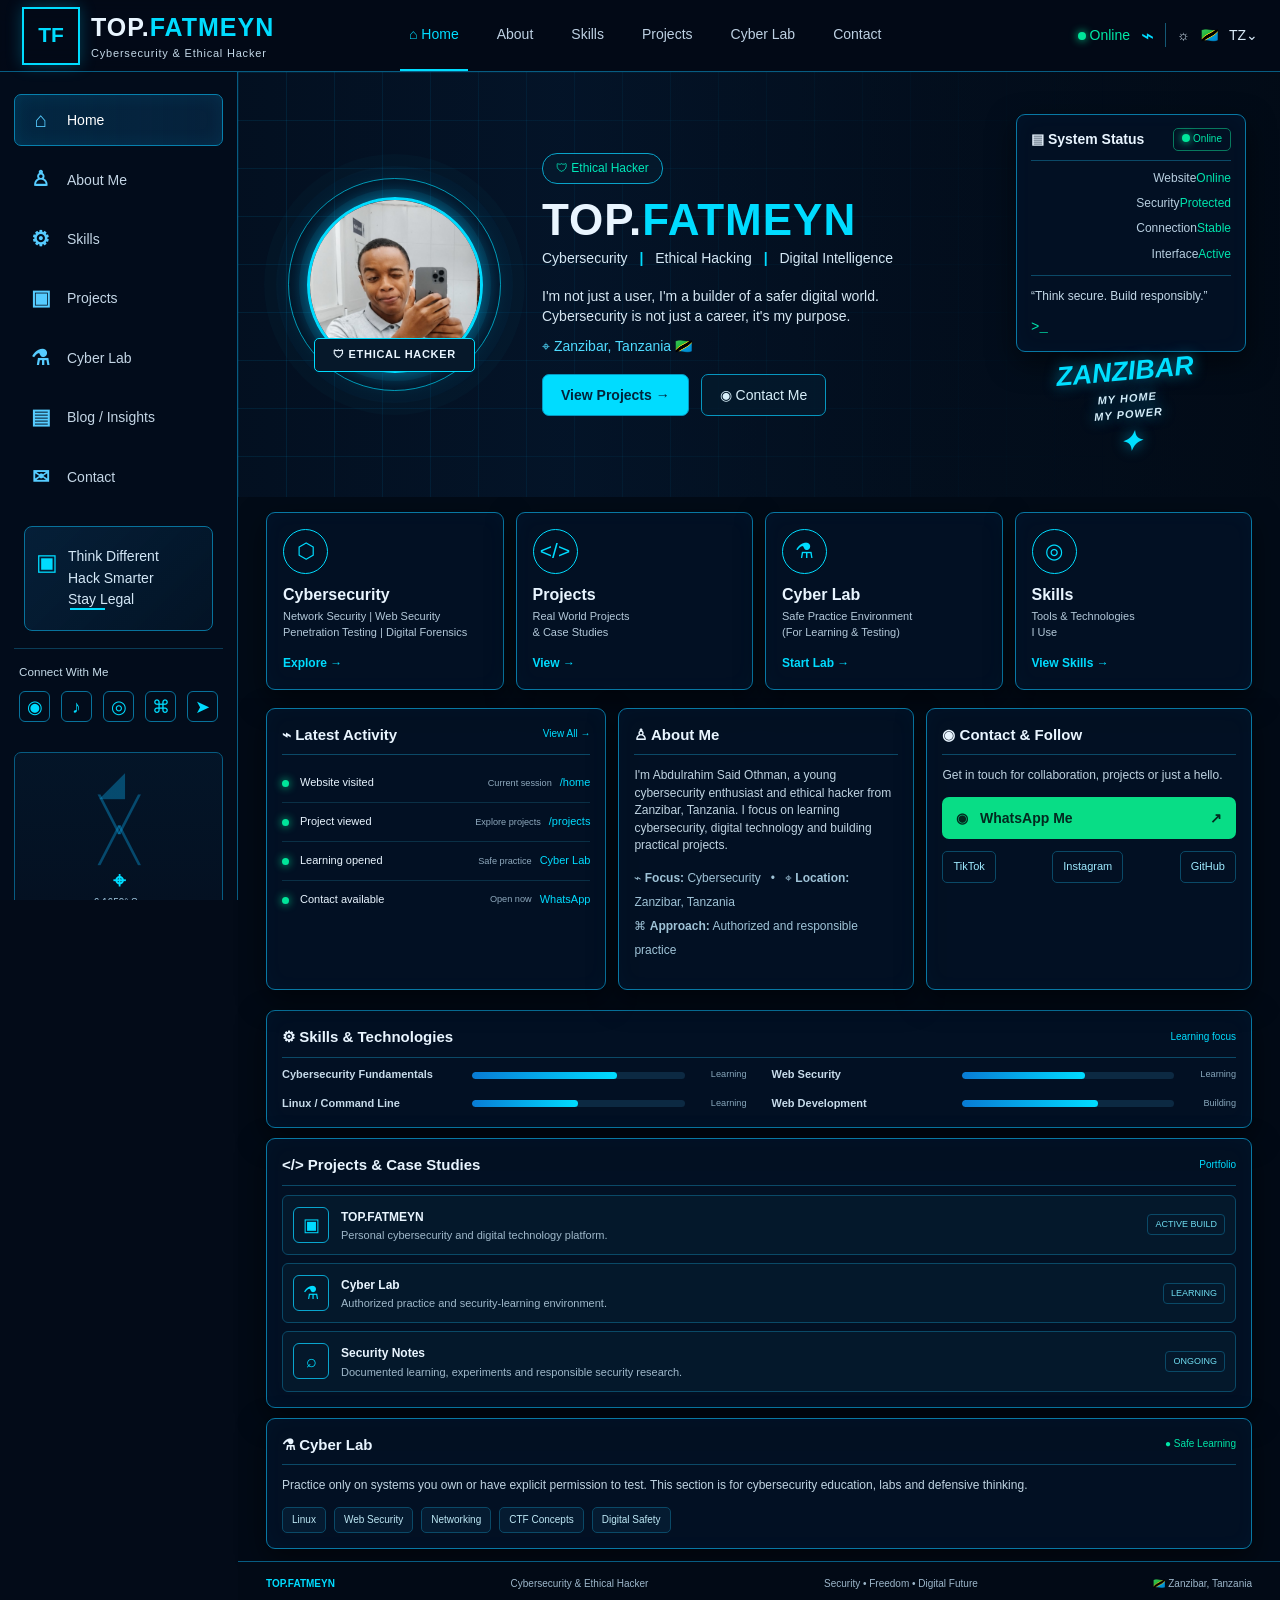
==== commit aee5bfbe: "Add files via upload" ====
--- a/index.html
+++ b/index.html
@@ -1,141 +1,133 @@
 <!doctype html>
 <html lang="en">
 <head>
-  <meta charset="utf-8">
-  <meta name="viewport" content="width=device-width, initial-scale=1">
-  <meta name="theme-color" content="#061326">
-  <meta name="description" content="TOP.FATMEYN — Cybersecurity, ethical hacking and digital technology portfolio from Zanzibar, Tanzania.">
-  <title>TOP.FATMEYN | Cybersecurity & Ethical Hacking</title>
-  <link rel="stylesheet" href="style.css">
+<meta charset="utf-8">
+<meta name="viewport" content="width=device-width,initial-scale=1">
+<meta name="theme-color" content="#030b18">
+<title>TOP.FATMEYN — Cybersecurity & Ethical Hacker</title>
+<link rel="stylesheet" href="style.css">
 </head>
 <body>
-  <div class="topbar">
-    <a class="brand" href="#home" aria-label="TOP.FATMEYN home">
-      <span class="brand-mark">TF</span>
-      <span><b>TOP.<em>FATMEYN</em></b><small>CYBERSECURITY &amp; ETHICAL HACKING</small></span>
-    </a>
-    <nav class="topnav" aria-label="Main navigation">
-      <a class="active" href="#home">⌂ <span>Home</span></a>
-      <a href="#about">About</a><a href="#skills">Skills</a><a href="#projects">Projects</a><a href="#lab">Cyber Lab</a><a href="#contact">Contact</a>
-    </nav>
-    <div class="top-tools"><span class="online-dot"></span><span class="online-label">Interface active</span><span class="tool-sep"></span><span class="sun">☼</span><span class="flag">🇹🇿</span></div>
-    <button class="menu-toggle" aria-label="Toggle navigation" aria-expanded="false">☰</button>
+<header class="top">
+  <a class="brand" href="#home">
+    <div class="brand-logo">TF</div>
+    <div><strong>TOP.<span>FATMEYN</span></strong><small>Cybersecurity &amp; Ethical Hacker</small></div>
+  </a>
+  <nav class="topnav">
+    <a class="active" href="#home">⌂ Home</a>
+    <a href="#about">About</a><a href="#skills">Skills</a><a href="#projects">Projects</a>
+    <a href="#lab">Cyber Lab</a><a href="#contact">Contact</a>
+  </nav>
+  <div class="top-right"><span class="live"><i></i> Online</span><span class="pulse">⌁</span><span class="divider"></span><span>☼</span><span>🇹🇿</span><span>TZ⌄</span></div>
+  <button class="hamb" aria-label="Open menu">☰</button>
+</header>
+
+<aside class="side">
+  <nav>
+    <a class="sel" href="#home"><b>⌂</b> Home</a>
+    <a href="#about"><b>♙</b> About Me</a>
+    <a href="#skills"><b>⚙</b> Skills</a>
+    <a href="#projects"><b>▣</b> Projects</a>
+    <a href="#lab"><b>⚗</b> Cyber Lab</a>
+    <a href="#activity"><b>▤</b> Blog / Insights</a>
+    <a href="#contact"><b>✉</b> Contact</a>
+  </nav>
+  <div class="quote"><span>▣</span><div>Think Different<br>Hack Smarter<br>Stay Legal</div><i></i></div>
+  <div class="connect"><small>Connect With Me</small><div><a href="#contact">◉</a><a href="#contact">♪</a><a href="#contact">◎</a><a href="#contact">⌘</a><a href="#contact">➤</a></div></div>
+  <div class="mapbox"><div class="mapshape">◢<br>╲╱<br>╱╲</div><strong>⌖</strong><span>6.1659° S<br>39.2026° E</span></div>
+</aside>
+
+<main>
+<section class="hero" id="home">
+  <div class="hero-bg"></div>
+  <div class="hero-overlay"></div>
+  <div class="hero-content">
+    <div class="portrait-wrap">
+      <div class="rings"></div>
+      <img src="profile-topfatmeyn.jpg" alt="Abdulrahim Said Othman">
+      <span>🛡 ETHICAL HACKER</span>
+    </div>
+    <div class="intro">
+      <div class="badge">🛡 Ethical Hacker</div>
+      <h1>TOP.<em>FATMEYN</em></h1>
+      <h3>Cybersecurity <b>|</b> Ethical Hacking <b>|</b> Digital Intelligence</h3>
+      <p>I'm not just a user, I'm a builder of a safer digital world.<br>Cybersecurity is not just a career, it's my purpose.</p>
+      <div class="place">⌖ Zanzibar, Tanzania 🇹🇿</div>
+      <div class="buttons"><a class="primary" href="#projects">View Projects →</a><a href="#contact">◉ Contact Me</a></div>
+    </div>
+    <div class="status card">
+      <div class="card-title"><b>▤ System Status</b><span class="online-pill"><i></i> Online</span></div>
+      <p><i></i> Website <b>Online</b></p>
+      <p><i></i> Security <b>Protected</b></p>
+      <p><i></i> Connection <b>Stable</b></p>
+      <p><i></i> Interface <b>Active</b></p>
+      <hr>
+      <blockquote>“Think secure. Build responsibly.”</blockquote>
+      <code>&gt;_</code>
+    </div>
   </div>
+  <div class="zanzibar">ZANZIBAR<small>MY HOME<br>MY POWER</small>✦</div>
+</section>
 
-  <aside class="sidebar">
-    <nav aria-label="Section navigation">
-      <a class="selected" href="#home"><span>⌂</span> Home</a>
-      <a href="#about"><span>♙</span> About Me</a>
-      <a href="#skills"><span>⚙</span> Skills</a>
-      <a href="#projects"><span>▣</span> Projects</a>
-      <a href="#lab"><span>⚗</span> Cyber Lab</a>
-      <a href="#activity"><span>▤</span> Activity</a>
-      <a href="#contact"><span>✉</span> Contact</a>
-    </nav>
-    <div class="sidebar-quote"><span class="lock">▣</span><p>Think Different<br>Build Secure<br>Stay Ethical</p><i></i></div>
-    <div class="connect-mini"><b>Connect With Me</b><div class="socials"><a href="#contact" aria-label="WhatsApp">◉</a><a href="#contact" aria-label="TikTok">♪</a><a href="#contact" aria-label="Instagram">◎</a><a href="#contact" aria-label="GitHub">⌘</a></div></div>
-    <div class="side-map"><div class="map-lines"></div><strong>✦ ZANZIBAR</strong><small>My Home · My Strength</small></div>
-  </aside>
+<section class="features">
+  <a class="feature card" href="#skills"><span class="icon">⬡</span><h2>Cybersecurity</h2><p>Network Security | Web Security<br>Penetration Testing | Digital Forensics</p><b>Explore →</b></a>
+  <a class="feature card" href="#projects"><span class="icon">&lt;/&gt;</span><h2>Projects</h2><p>Real World Projects<br>&amp; Case Studies</p><b>View →</b></a>
+  <a class="feature card" href="#lab"><span class="icon">⚗</span><h2>Cyber Lab</h2><p>Safe Practice Environment<br>(For Learning &amp; Testing)</p><b>Start Lab →</b></a>
+  <a class="feature card" href="#skills"><span class="icon">◎</span><h2>Skills</h2><p>Tools &amp; Technologies<br>I Use</p><b>View Skills →</b></a>
+</section>
 
-  <main class="main">
-    <section class="hero" id="home">
-      <div class="hero-shade"></div>
-      <div class="hero-profile">
-        <div class="orbit"><img src="profile-topfatmeyn.jpg" alt="Profile photo of Abdulrahim Said Othman"></div>
-        <span class="profile-tag">⬡ &nbsp; ETHICAL HACKING</span>
-      </div>
-      <div class="hero-copy">
-        <span class="eyebrow"><span class="online-dot"></span> ETHICAL HACKER IN TRAINING</span>
-        <h1>TOP.<span>FATMEYN</span></h1>
-        <div class="specialties">Cybersecurity <b>|</b> Ethical Hacking <b>|</b> Digital Intelligence</div>
-        <p>I’m Abdulrahim Said Othman, a cybersecurity enthusiast from Zanzibar, Tanzania. I’m building my skills in digital security, exploring technology, and creating useful digital projects.</p>
-        <div class="location">⌖ &nbsp; Zanzibar, Tanzania <span class="flag">🇹🇿</span></div>
-        <div class="hero-actions"><a class="btn primary" href="#projects">View Projects <span>→</span></a><a class="btn" href="#contact">☏ &nbsp; Contact Me</a></div>
-      </div>
-      <div class="hero-status panel">
-        <div class="panel-head"><span>▤ &nbsp; Interface Status</span><span class="status-pill"><i></i> Ready</span></div>
-        <div class="status-row"><span>Page</span><b>Loaded</b></div>
-        <div class="status-row"><span>Navigation</span><b>Available</b></div>
-        <div class="status-row"><span>Contact</span><b>Open</b></div>
-        <div class="status-note">A focused space for learning, building and sharing responsible security work.</div>
-      </div>
-      <div class="zanzibar-mark"><b>ZANZIBAR</b><small>MY HOME · MY POWER</small><span>✦</span></div>
-      <div class="hero-bottom-line"></div>
-    </section>
+<section class="three">
+  <div class="panel activity" id="activity">
+    <div class="title"><h2>⌁ Latest Activity</h2><a href="#activity">View All →</a></div>
+    <div class="row"><i></i><span>Website visited</span><small>Current session</small><b>/home</b></div>
+    <div class="row"><i></i><span>Project viewed</span><small>Explore projects</small><b>/projects</b></div>
+    <div class="row"><i></i><span>Learning opened</span><small>Safe practice</small><b>Cyber Lab</b></div>
+    <div class="row"><i></i><span>Contact available</span><small>Open now</small><b>WhatsApp</b></div>
+  </div>
+  <div class="panel about" id="about">
+    <div class="title"><h2>♙ About Me</h2></div>
+    <p>I'm Abdulrahim Said Othman, a young cybersecurity enthusiast and ethical hacker from Zanzibar, Tanzania. I focus on learning cybersecurity, digital technology and building practical projects.</p>
+    <p class="facts">⌁ <b>Focus:</b> Cybersecurity &nbsp; • &nbsp; ⌖ <b>Location:</b> Zanzibar, Tanzania<br>⌘ <b>Approach:</b> Authorized and responsible practice</p>
+  </div>
+  <div class="panel contact" id="contact">
+    <div class="title"><h2>◉ Contact &amp; Follow</h2></div>
+    <p>Get in touch for collaboration, projects or just a hello.</p>
+    <a class="wa" href="https://wa.me/255670675916" target="_blank" rel="noopener">◉ &nbsp; WhatsApp Me <span>↗</span></a>
+    <div class="links"><a href="https://www.tiktok.com/@____yk4x" target="_blank">TikTok</a><a href="https://www.instagram.com/____yk4x/" target="_blank">Instagram</a><a href="https://github.com/TopFatmeyn" target="_blank">GitHub</a></div>
+  </div>
+</section>
 
-    <section class="feature-grid" aria-label="Portfolio sections">
-      <a class="feature panel" href="#skills"><div class="feature-icon">⬡</div><h2>Cybersecurity</h2><p>Network security · Web security<br>Digital safety fundamentals</p><span class="feature-link">Explore →</span></a>
-      <a class="feature panel" href="#projects"><div class="feature-icon">&lt;/&gt;</div><h2>Projects</h2><p>Personal builds, experiments<br>and documented case studies</p><span class="feature-link">View →</span></a>
-      <a class="feature panel" href="#lab"><div class="feature-icon">⚗</div><h2>Cyber Lab</h2><p>Safe practice environment<br>for authorized learning</p><span class="feature-link">Start learning →</span></a>
-      <a class="feature panel" href="#skills"><div class="feature-icon">◎</div><h2>Skills</h2><p>Tools and technologies<br>I’m currently learning</p><span class="feature-link">View skills →</span></a>
-    </section>
+<section class="panel wide" id="skills">
+  <div class="title"><h2>⚙ Skills &amp; Technologies</h2><span>Learning focus</span></div>
+  <div class="skillgrid">
+    <div><b>Cybersecurity Fundamentals</b><span><i style="width:68%"></i></span><small>Learning</small></div>
+    <div><b>Web Security</b><span><i style="width:58%"></i></span><small>Learning</small></div>
+    <div><b>Linux / Command Line</b><span><i style="width:50%"></i></span><small>Learning</small></div>
+    <div><b>Web Development</b><span><i style="width:64%"></i></span><small>Building</small></div>
+  </div>
+</section>
 
-    <section class="lower-grid">
-      <div class="panel activity panel-pad" id="activity">
-        <div class="panel-head"><h2>⌁ &nbsp; Recent Activity</h2><span class="muted">This visit</span></div>
-        <div class="activity-row"><i></i><span>Portfolio opened</span><small>Current session</small><b>/home</b></div>
-        <div class="activity-row"><i></i><span>Project showcase</span><small>Explore below</small><b>/projects</b></div>
-        <div class="activity-row"><i></i><span>Learning notes</span><small>Practice safely</small><b>/lab</b></div>
-        <div class="activity-row"><i></i><span>Contact section</span><small>Available</small><b>/contact</b></div>
-      </div>
-      <div class="panel about panel-pad" id="about">
-        <div class="panel-head"><h2>♙ &nbsp; About Me</h2></div>
-        <p>I’m Abdulrahim Said Othman, based in Zanzibar, Tanzania. I’m interested in cybersecurity, ethical hacking and digital technology. My focus is to keep learning, build practical projects and use security knowledge responsibly.</p>
-        <div class="about-facts"><span>⌖ <b>Location</b> Zanzibar, Tanzania</span><span>⬡ <b>Focus</b> Cybersecurity learning</span><span>⌘ <b>Approach</b> Authorized practice only</span></div>
-      </div>
-      <div class="panel contact panel-pad" id="contact">
-        <div class="panel-head"><h2>➤ &nbsp; Contact &amp; Follow</h2></div>
-        <p>For collaboration, project questions or a friendly hello.</p>
-        <a class="contact-button" href="https://wa.me/255670675916" target="_blank" rel="noopener">◉ &nbsp; WhatsApp Me <span>↗</span></a>
-        <div class="contact-socials"><a href="https://www.tiktok.com/@____yk4x" target="_blank" rel="noopener">♪ TikTok</a><a href="https://www.instagram.com/____yk4x/" target="_blank" rel="noopener">◎ Instagram</a><a href="https://github.com/TopFatmeyn" target="_blank" rel="noopener">⌘ GitHub</a></div>
-      </div>
-    </section>
+<section class="panel wide" id="projects">
+  <div class="title"><h2>&lt;/&gt; Projects &amp; Case Studies</h2><span>Portfolio</span></div>
+  <div class="projects">
+    <article><span>▣</span><div><b>TOP.FATMEYN</b><p>Personal cybersecurity and digital technology platform.</p></div><small>ACTIVE BUILD</small></article>
+    <article><span>⚗</span><div><b>Cyber Lab</b><p>Authorized practice and security-learning environment.</p></div><small>LEARNING</small></article>
+    <article><span>⌕</span><div><b>Security Notes</b><p>Documented learning, experiments and responsible security research.</p></div><small>ONGOING</small></article>
+  </div>
+</section>
 
-    <section class="panel skills-panel panel-pad" id="skills">
-      <div class="panel-head"><h2>⚙ &nbsp; Skills &amp; Learning Focus</h2><span class="muted">In progress</span></div>
-      <div class="skill-list">
-        <div class="skill"><span>Cybersecurity fundamentals</span><div><i style="width:68%"></i></div><small>Learning</small></div>
-        <div class="skill"><span>Network security</span><div><i style="width:54%"></i></div><small>Learning</small></div>
-        <div class="skill"><span>Web technologies</span><div><i style="width:62%"></i></div><small>Learning</small></div>
-        <div class="skill"><span>Linux &amp; command line</span><div><i style="width:48%"></i></div><small>Learning</small></div>
-      </div>
-    </section>
+<section class="panel wide" id="lab">
+  <div class="title"><h2>⚗ Cyber Lab</h2><span class="safe">● Safe Learning</span></div>
+  <p class="labtext">Practice only on systems you own or have explicit permission to test. This section is for cybersecurity education, labs and defensive thinking.</p>
+  <div class="chips"><span>Linux</span><span>Web Security</span><span>Networking</span><span>CTF Concepts</span><span>Digital Safety</span></div>
+</section>
 
-    <section class="panel projects-panel panel-pad" id="projects">
-      <div class="panel-head"><h2>&lt;/&gt; &nbsp; Projects &amp; Case Studies</h2><span class="muted">Portfolio</span></div>
-      <div class="project-list">
-        <article class="project"><span class="project-symbol">▣</span><div><b>TOP.FATMEYN Website</b><p>Personal portfolio interface and responsive front-end build.</p></div><span class="project-state">Personal build</span></article>
-        <article class="project"><span class="project-symbol">⌕</span><div><b>Security Learning Notes</b><p>Study notes and safe practice reflections for owned lab environments.</p></div><span class="project-state">Learning</span></article>
-        <article class="project"><span class="project-symbol">⚗</span><div><b>Cyber Lab Practice</b><p>Planned exercises using intentionally vulnerable training systems.</p></div><span class="project-state">Planned</span></article>
-      </div>
-    </section>
-
-    <section class="panel lab-panel panel-pad" id="lab">
-      <div class="panel-head"><h2>⚗ &nbsp; Cyber Lab</h2><span class="status-pill"><i></i> Safe learning</span></div>
-      <p>Practice only on systems you own or have explicit permission to test.</p>
-      <div class="lab-chips"><span>Security basics</span><span>Linux fundamentals</span><span>Web safety</span><span>CTF concepts</span></div>
-      <a class="feature-link" href="#contact">Ask about the learning lab →</a>
-    </section>
-
-    <footer><span>TOP.FATMEYN</span><b>Cybersecurity &amp; Ethical Hacking</b><span>SECURE THINKING · RESPONSIBLE PRACTICE · DIGITAL FUTURE</span><span>🇹🇿 Zanzibar, Tanzania</span></footer>
-  </main>
-  <script>
-    const menu = document.querySelector('.menu-toggle');
-    const sidebar = document.querySelector('.sidebar');
-    menu.addEventListener('click', () => {
-      const open = sidebar.classList.toggle('open');
-      menu.setAttribute('aria-expanded', String(open));
-    });
-    document.querySelectorAll('.sidebar a, .topnav a').forEach(link => {
-      link.addEventListener('click', () => {
-        document.querySelectorAll('.sidebar a, .topnav a').forEach(a => a.classList.remove('selected','active'));
-        link.classList.add('selected');
-        if (sidebar.classList.contains('open')) {
-          sidebar.classList.remove('open');
-          menu.setAttribute('aria-expanded','false');
-        }
-      });
-    });
-  </script>
+<footer><b>TOP.FATMEYN</b><span>Cybersecurity &amp; Ethical Hacker</span><span>Security • Freedom • Digital Future</span><span>🇹🇿 Zanzibar, Tanzania</span></footer>
+</main>
+<script>
+const btn=document.querySelector('.hamb'),side=document.querySelector('.side');
+btn.onclick=()=>side.classList.toggle('open');
+document.querySelectorAll('.side a').forEach(a=>a.onclick=()=>side.classList.remove('open'));
+</script>
 </body>
 </html>
--- a/style.css
+++ b/style.css
@@ -1,15 +1,10 @@
-*{box-sizing:border-box} :root{--bg:#061326;--panel:rgba(4,19,39,.91);--line:#087ca7;--cyan:#00d9f7;--blue:#168bff;--text:#e8f5ff;--muted:#a8c1d7;--green:#00e28b}
-html{scroll-behavior:smooth;scroll-padding-top:82px}body{margin:0;background:#030b18;color:var(--text);font:15px/1.5 Inter,Segoe UI,Arial,sans-serif;overflow-x:hidden}
-a{color:inherit;text-decoration:none}.topbar{height:78px;position:sticky;top:0;z-index:20;display:flex;align-items:center;gap:30px;padding:0 26px;background:rgba(3,13,30,.97);border-bottom:1px solid #087ca7;box-shadow:0 5px 22px #00152b}
-.brand{display:flex;align-items:center;gap:12px;min-width:350px}.brand-mark{width:62px;height:58px;border:2px solid var(--cyan);display:grid;place-items:center;color:var(--cyan);font-size:24px;font-weight:900;clip-path:polygon(0 0,100% 0,100% 78%,50% 100%,0 78%);text-shadow:0 0 12px var(--cyan)}.brand b{font-size:27px;letter-spacing:1px;line-height:1.05}.brand em{font-style:normal;color:var(--cyan)}.brand small{display:block;font-size:11px;letter-spacing:1.5px;color:#c5d8e8}
-.topnav{display:flex;align-items:stretch;justify-content:center;gap:20px;flex:1;height:100%}.topnav a{display:flex;align-items:center;gap:7px;padding:0 10px;color:#c9d9ea;border-bottom:2px solid transparent}.topnav a:hover,.topnav a.active{color:var(--cyan);border-color:var(--cyan)}.top-tools{display:flex;align-items:center;gap:10px;white-space:nowrap;color:#00efb0;font-size:13px}.online-dot,.status-pill i{display:inline-block;width:9px;height:9px;border-radius:50%;background:var(--green);box-shadow:0 0 10px var(--green)}.tool-sep{height:28px;border-left:1px solid #17617d;margin:0 10px}.sun{font-size:23px;color:#fff}.flag{font-size:19px}.menu-toggle{display:none;background:transparent;color:var(--cyan);border:1px solid #0b779a;padding:8px 12px;font-size:20px}
-.sidebar{position:fixed;z-index:15;left:0;top:78px;bottom:0;width:238px;background:rgba(3,14,31,.97);border-right:1px solid #075e80;padding:25px 14px 12px;display:flex;flex-direction:column;gap:22px}.sidebar nav{display:grid;gap:8px}.sidebar nav a{display:flex;align-items:center;gap:15px;padding:10px 13px;border:1px solid transparent;border-radius:8px;color:#c9d9ea}.sidebar nav a span{width:28px;color:#4fc8ff;font-size:22px;text-align:center}.sidebar nav a:hover,.sidebar nav a.selected{background:linear-gradient(90deg,rgba(0,184,255,.25),rgba(0,55,100,.18));border-color:#087ca7;color:#fff;box-shadow:inset 0 0 18px rgba(0,194,255,.12)}.sidebar-quote{border:1px solid #087ca7;border-radius:10px;padding:18px 14px;display:flex;gap:12px;align-items:flex-start;background:linear-gradient(135deg,rgba(0,71,119,.22),rgba(1,12,29,.7));min-height:124px}.sidebar-quote .lock{font-size:22px;color:var(--cyan)}.sidebar-quote p{margin:0;line-height:1.6;color:#d5e9f8}.sidebar-quote i{width:36px;height:2px;background:var(--cyan);position:absolute;margin:83px 0 0 44px}.connect-mini{border-top:1px solid #075e80;padding:14px 4px 0}.connect-mini b{font-weight:500}.socials{display:flex;gap:12px;margin-top:12px}.socials a{display:grid;place-items:center;width:31px;height:31px;border:1px solid #087ca7;border-radius:6px;color:var(--cyan);font-size:18px}.side-map{margin-top:auto;min-height:155px;border:1px solid #075e80;border-radius:8px;display:flex;flex-direction:column;justify-content:flex-end;align-items:center;padding:12px;background:linear-gradient(0deg,rgba(2,12,28,.92),transparent),url("zanzibar-cyber-bg.jpg") center/cover}.side-map strong{color:var(--cyan);font-size:17px;letter-spacing:2px}.side-map small{color:#c3d8e8}.map-lines{display:none}
-.main{margin-left:238px;padding-bottom:0}.hero{position:relative;min-height:405px;padding:52px 28px 50px;display:grid;grid-template-columns:250px minmax(330px,1fr) 235px;gap:25px;align-items:center;background:#071b39 url("zanzibar-cyber-bg.jpg") center 46%/cover no-repeat;isolation:isolate;overflow:hidden}.hero:before{content:"";position:absolute;inset:0;z-index:-1;background:linear-gradient(90deg,rgba(2,14,34,.88),rgba(2,16,40,.57) 45%,rgba(2,12,28,.24)),linear-gradient(0deg,rgba(2,11,27,.88),transparent 48%)}.hero:after{content:"";position:absolute;inset:0;z-index:-1;opacity:.15;background-image:linear-gradient(rgba(0,201,255,.5) 1px,transparent 1px),linear-gradient(90deg,rgba(0,201,255,.5) 1px,transparent 1px);background-size:46px 46px;mask-image:linear-gradient(90deg,#000,transparent 70%);animation:gridmove 20s linear infinite}.hero-profile{position:relative;display:flex;justify-content:center;align-items:center;min-width:0}.orbit{width:204px;height:204px;border-radius:50%;padding:8px;border:3px solid var(--cyan);box-shadow:0 0 0 9px rgba(0,187,255,.09),0 0 28px #008dff;position:relative}.orbit:before,.orbit:after{content:"";position:absolute;inset:-19px;border:1px solid rgba(0,217,247,.7);border-radius:50%;animation:rotate 18s linear infinite}.orbit:after{inset:-29px;border-color:rgba(0,145,255,.45);animation-direction:reverse;animation-duration:25s}.orbit img{width:100%;height:100%;object-fit:cover;object-position:center 35%;border-radius:50%;border:2px solid #b5f5ff}.profile-tag{position:absolute;bottom:-18px;padding:8px 20px;background:#06172b;border:1px solid var(--cyan);border-radius:7px;color:#e8f8ff;font-size:12px;letter-spacing:.8px;font-weight:700}.hero-copy{max-width:620px}.eyebrow{display:inline-flex;align-items:center;gap:8px;border:1px solid #087ca7;background:rgba(3,21,42,.8);padding:5px 12px;border-radius:20px;color:#cdeeff;font-size:12px}.hero h1{font-size:43px;line-height:1.05;margin:13px 0 5px;letter-spacing:1px}.hero h1 span{color:var(--cyan)}.specialties{color:#d2e6f5;font-size:14px}.specialties b{color:var(--cyan);padding:0 8px}.hero-copy p{max-width:600px;color:#e1eef8;margin:18px 0 10px;font-size:15px}.location{color:#66ddff;margin:10px 0 18px}.hero-actions{display:flex;gap:12px;flex-wrap:wrap}.btn{border:1px solid #0b9fc8;border-radius:8px;padding:10px 18px;background:rgba(3,21,43,.8);font-size:14px;display:inline-flex;gap:18px;align-items:center}.btn.primary{background:var(--cyan);color:#032038;font-weight:700;box-shadow:0 0 18px rgba(0,217,247,.25)}.btn:hover,.contact-button:hover{filter:brightness(1.18);transform:translateY(-1px)}.hero-status{align-self:start;margin-top:2px}.panel{background:var(--panel);border:1px solid #087ca7;border-radius:10px;box-shadow:0 8px 22px rgba(0,0,0,.28),inset 0 0 22px rgba(0,127,255,.045)}.hero-status{padding:14px 15px;background:rgba(3,16,34,.94)}.panel-head{display:flex;align-items:center;justify-content:space-between;gap:12px;border-bottom:1px solid #0b5474;padding-bottom:10px;margin-bottom:10px}.panel-head h2,.panel-head>span:first-child{font-size:16px;margin:0;font-weight:600}.status-pill{border:1px solid #087a6e;color:#00efae;padding:3px 9px;border-radius:5px;font-size:11px;display:inline-flex;align-items:center;gap:7px}.status-pill i{width:7px;height:7px}.status-row{display:flex;justify-content:space-between;padding:6px 2px;color:#b8d0e3;font-size:13px}.status-row b{color:#00e6ad;font-weight:500}.status-note{border-top:1px solid #0b5474;margin-top:9px;padding-top:10px;color:#adc7dc;font-size:12px}.zanzibar-mark{position:absolute;right:7%;bottom:34px;display:flex;flex-direction:column;align-items:center;color:var(--cyan);text-shadow:0 0 12px #005f9b;transform:rotate(-5deg);pointer-events:none}.zanzibar-mark b{font-size:27px;font-style:italic;letter-spacing:2px}.zanzibar-mark small{color:#d2e9f9;letter-spacing:1px}.zanzibar-mark span{font-size:30px}.hero-bottom-line{position:absolute;bottom:0;left:0;right:0;height:2px;background:linear-gradient(90deg,transparent,var(--cyan),transparent)}
-.feature-grid{display:grid;grid-template-columns:repeat(4,minmax(0,1fr));gap:13px;padding:15px 28px 8px}.feature{min-height:154px;padding:17px 17px 14px;display:block;transition:.2s}.feature:hover{transform:translateY(-3px);border-color:var(--cyan);box-shadow:0 0 20px rgba(0,195,255,.13)}.feature-icon{width:46px;height:46px;border:1px solid var(--cyan);border-radius:50%;display:grid;place-items:center;color:var(--cyan);font-size:22px;margin-bottom:10px}.feature h2{font-size:17px;margin:0 0 3px}.feature p{font-size:12px;color:#b6ccdf;margin:0 0 10px}.feature-link{font-size:13px;color:var(--cyan);font-weight:600}
-.lower-grid{display:grid;grid-template-columns:1.15fr 1fr 1.1fr;gap:14px;padding:12px 28px}.panel-pad{padding:16px}.activity-row{display:grid;grid-template-columns:10px 1fr auto auto;gap:9px;align-items:center;border-bottom:1px solid rgba(11,84,116,.65);padding:11px 0;font-size:12px}.activity-row:last-child{border-bottom:0}.activity-row i{width:8px;height:8px;border-radius:50%;background:var(--green);box-shadow:0 0 7px var(--green)}.activity-row small{color:#9eb8cc}.activity-row b{font-weight:500;color:var(--cyan)}.muted{font-size:11px;color:#8da9bf}.about p,.contact p,.lab-panel p{color:#c4d8e8;font-size:13px;margin:6px 0 12px}.about-facts{display:grid;gap:7px;font-size:12px;color:#9fc1d8}.about-facts span{display:flex;gap:8px;align-items:center}.about-facts span:first-letter{color:var(--cyan)}.about-facts b{color:#d8ecf9;font-weight:500}.contact-button{display:flex;justify-content:space-between;align-items:center;padding:12px 15px;border-radius:7px;background:#00d984;color:#042a25;font-weight:700;margin:13px 0;transition:.2s}.contact-socials{display:flex;justify-content:space-between;gap:8px}.contact-socials a{border:1px solid #0b5474;padding:8px 10px;border-radius:6px;color:#9fe9ff;font-size:12px}
-.skills-panel,.projects-panel,.lab-panel{margin:4px 28px 14px}.skill-list{display:grid;grid-template-columns:repeat(2,minmax(0,1fr));gap:12px 22px}.skill{display:grid;grid-template-columns:175px 1fr 60px;gap:10px;align-items:center;font-size:12px;color:#c8ddeb}.skill>div{height:8px;background:#0d2d4a;border-radius:10px;overflow:hidden}.skill>div i{display:block;height:100%;background:linear-gradient(90deg,#0879d5,var(--cyan));border-radius:10px}.skill small{color:#8ba8bf;text-align:right}.project-list{display:grid;gap:8px}.project{display:flex;align-items:center;gap:12px;border:1px solid #0b5474;border-radius:7px;padding:10px;background:rgba(4,30,55,.55)}.project-symbol{width:35px;height:35px;border:1px solid #0c9ac4;border-radius:7px;display:grid;place-items:center;color:var(--cyan);font-size:18px}.project div{flex:1}.project b{font-size:13px}.project p{margin:2px 0 0;color:#a9c2d5;font-size:11px}.project-state{font-size:10px;color:#8edbf0;border:1px solid #0b5474;padding:3px 7px;border-radius:5px;white-space:nowrap}.lab-chips{display:flex;flex-wrap:wrap;gap:8px;margin:10px 0 13px}.lab-chips span{font-size:11px;border:1px solid #0b5474;border-radius:5px;padding:5px 9px;color:#b9e8f5;background:#061d36}
-footer{display:flex;align-items:center;justify-content:space-between;gap:12px;padding:16px 28px;background:#041126;border-top:1px solid #087ca7;color:#a7c1d7;font-size:11px}footer span:first-child{color:var(--cyan);font-weight:700}footer b{font-weight:400}footer span:nth-child(3){letter-spacing:1.5px;color:#70d6f0}
-@keyframes rotate{to{transform:rotate(360deg)}}@keyframes gridmove{to{background-position:46px 46px}}
-@media(max-width:1150px){.brand{min-width:270px}.topnav{gap:5px}.sidebar{width:205px}.main{margin-left:205px}.hero{grid-template-columns:190px minmax(280px,1fr);padding:38px 22px;min-height:390px}.orbit{width:165px;height:165px}.hero-status{display:none}.feature-grid{padding-inline:22px}.lower-grid{padding-inline:22px;grid-template-columns:1fr 1fr}.contact{grid-column:span 2}.skills-panel,.projects-panel,.lab-panel{margin-inline:22px}.skill{grid-template-columns:150px 1fr 55px}}
-@media(max-width:760px){.topbar{height:70px;padding:0 13px;gap:10px}.brand{min-width:0;flex:1;gap:8px}.brand-mark{width:45px;height:44px;font-size:18px}.brand b{font-size:19px}.brand small{font-size:8px;letter-spacing:1px}.topnav{display:none}.top-tools{font-size:11px}.top-tools .sun,.top-tools .tool-sep{display:none}.menu-toggle{display:block}.sidebar{top:70px;width:250px;transform:translateX(-105%);transition:transform .25s ease;box-shadow:10px 0 30px #000}.sidebar.open{transform:translateX(0)}.main{margin-left:0}.hero{grid-template-columns:1fr;gap:24px;padding:36px 20px 28px;text-align:center;min-height:0;background-position:center;background-size:cover}.hero-profile{grid-row:1}.orbit{width:174px;height:174px}.hero-copy{grid-row:2}.hero h1{font-size:35px}.hero-copy p{font-size:14px;margin-inline:auto}.specialties{font-size:12px}.hero-actions{justify-content:center}.location{margin-bottom:13px}.zanzibar-mark{right:10px;bottom:7px;opacity:.5}.zanzibar-mark b{font-size:18px}.zanzibar-mark small,.zanzibar-mark span{display:none}.feature-grid{grid-template-columns:repeat(2,minmax(0,1fr));padding:13px;gap:10px}.feature{min-height:145px;padding:13px}.feature h2{font-size:15px}.feature p{font-size:11px}.lower-grid{grid-template-columns:1fr;padding:8px 13px;gap:10px}.contact{grid-column:auto}.panel-pad{padding:14px}.skills-panel,.projects-panel,.lab-panel{margin:8px 13px 12px}.skill-list{grid-template-columns:1fr}.skill{grid-template-columns:145px 1fr 52px;font-size:11px}.activity-row{grid-template-columns:10px 1fr auto;gap:7px}.activity-row small{display:none}.contact-socials{flex-wrap:wrap}footer{padding:14px;flex-wrap:wrap;justify-content:center;text-align:center}footer span:nth-child(3){width:100%;order:3}}
-@media(prefers-reduced-motion:reduce){*,*::before,*::after{animation:none!important;scroll-behavior:auto!important;transition:none!important}}
+*{box-sizing:border-box}html{scroll-behavior:smooth;scroll-padding-top:72px}body{margin:0;background:#030b18;color:#e9f5ff;font-family:Inter,Segoe UI,Arial,sans-serif;font-size:14px;line-height:1.45}a{text-decoration:none;color:inherit}button{font:inherit}
+:root{--cyan:#00dcff;--blue:#1287ff;--green:#00e59a;--bg:#030b18;--panel:rgba(3,17,36,.93);--line:#0a5e85;--muted:#9db9d0}
+.top{height:72px;position:fixed;top:0;left:0;right:0;z-index:50;background:#030a17f5;border-bottom:1px solid #075c82;display:flex;align-items:center;padding:0 22px;gap:28px;backdrop-filter:blur(12px)}.brand{display:flex;align-items:center;gap:11px;width:350px}.brand-logo{width:58px;height:58px;border:2px solid var(--cyan);display:grid;place-items:center;color:var(--cyan);font-weight:900;font-size:21px;box-shadow:0 0 15px #00cfff44}.brand strong{font-size:25px;letter-spacing:1px}.brand strong span{color:var(--cyan)}.brand small{display:block;color:#c3d7e7;font-size:11px;letter-spacing:.8px}.topnav{height:100%;display:flex;gap:20px;align-items:center;flex:1}.topnav a{height:100%;display:flex;align-items:center;color:#bdd0e2;padding:0 9px;border-bottom:2px solid transparent}.topnav a:hover,.topnav a.active{color:var(--cyan);border-bottom-color:var(--cyan)}.top-right{display:flex;align-items:center;gap:11px;color:#d8e9f6;white-space:nowrap}.live{color:#00e8a6}.live i,.online-pill i,.row i{display:inline-block;width:8px;height:8px;border-radius:50%;background:var(--green);box-shadow:0 0 9px var(--green)}.pulse{color:var(--cyan);font-size:22px}.divider{height:24px;border-left:1px solid #145875}.hamb{display:none;background:none;color:var(--cyan);border:1px solid var(--line);padding:7px 10px}
+.side{position:fixed;z-index:40;left:0;top:72px;bottom:0;width:238px;background:#030d1cf5;border-right:1px solid #075c82;padding:22px 14px 10px;overflow:auto}.side nav{display:grid;gap:7px}.side nav a{display:flex;align-items:center;gap:13px;padding:10px 12px;border:1px solid transparent;border-radius:7px;color:#c4d6e6}.side nav a b{width:27px;text-align:center;font-size:21px;color:#56ccff}.side nav a.sel,.side nav a:hover{background:linear-gradient(90deg,#0572b044,#06213b);border-color:#0780ad;color:white;box-shadow:inset 0 0 18px #00bfff18}.quote{margin:23px 10px 17px;padding:19px 11px;border:1px solid #08729b;border-radius:8px;background:linear-gradient(135deg,#07305288,#031325);display:flex;gap:10px;position:relative}.quote span{color:var(--cyan);font-size:23px}.quote div{color:#d4e8f7;line-height:1.55}.quote i{position:absolute;width:35px;height:2px;background:var(--cyan);bottom:20px;left:45px}.connect{border-top:1px solid #0a3c57;padding:12px 5px}.connect small{color:#c6dbe9}.connect div{display:flex;gap:11px;margin-top:10px}.connect a{width:31px;height:31px;border:1px solid #08729b;border-radius:6px;display:grid;place-items:center;color:var(--cyan);font-size:18px}.mapbox{margin-top:18px;min-height:185px;border:1px solid #075c82;border-radius:7px;display:flex;flex-direction:column;align-items:center;justify-content:flex-end;padding:11px;position:relative;overflow:hidden;background:linear-gradient(#04172bcc,#041021ee),url("zanzibar-cyber-bg.jpg") center/cover}.mapshape{position:absolute;top:15px;color:#0b9ddd66;font-size:34px;line-height:.9}.mapbox strong{color:var(--cyan);font-size:22px}.mapbox span{color:#9bc1d9;font-size:10px}
+main{margin-left:238px;padding-top:72px;background:#020a16}.hero{min-height:425px;position:relative;overflow:hidden}.hero-bg{position:absolute;inset:0;background-image:url("zanzibar-cyber-bg.jpg");background-size:cover;background-position:center 42%;filter:saturate(1.18)}.hero-overlay{position:absolute;inset:0;background:linear-gradient(90deg,#031021ee 0%,#04162ccc 31%,#04162c55 66%,#020b17aa 100%),linear-gradient(0deg,#020b16ee 0%,transparent 40%,#020b1640 100%)}.hero:after{content:"";position:absolute;inset:0;background-image:linear-gradient(#00bfff19 1px,transparent 1px),linear-gradient(90deg,#00bfff19 1px,transparent 1px);background-size:48px 48px;mask-image:linear-gradient(90deg,#000,transparent 85%);animation:grid 22s linear infinite;pointer-events:none}.hero-content{position:relative;z-index:2;min-height:425px;display:grid;grid-template-columns:245px minmax(380px,1fr) 230px;gap:25px;align-items:center;padding:38px 34px}.portrait-wrap{display:flex;justify-content:center;align-items:center;position:relative}.portrait-wrap img{width:176px;height:176px;border-radius:50%;object-fit:cover;object-position:center 35%;border:3px solid var(--cyan);box-shadow:0 0 0 8px #00cfff12,0 0 25px #00bfff99;position:relative;z-index:2}.rings{position:absolute;width:213px;height:213px;border-radius:50%;border:1px solid #00dfffaa;box-shadow:0 0 0 12px #00bfff08,0 0 0 24px #00bfff06;animation:spin 18s linear infinite}.portrait-wrap>span{position:absolute;bottom:1px;z-index:4;background:#06182a;border:1px solid var(--cyan);padding:8px 18px;border-radius:5px;font-weight:700;font-size:11px;letter-spacing:.7px}.intro .badge{display:inline-block;border:1px solid #09a3c9;border-radius:15px;background:#041a2dcc;padding:6px 13px;color:#00e9ba;font-size:12px}.intro h1{font-size:44px;line-height:1;margin:14px 0 6px;letter-spacing:1px}.intro h1 em{font-style:normal;color:var(--cyan)}.intro h3{font-size:14px;font-weight:500;color:#d5e9f6;margin:0}.intro h3 b{color:var(--cyan);padding:0 8px}.intro p{color:#d6e7f3;margin:17px 0 10px;font-size:14px}.place{color:#4fdbff;margin:10px 0 17px}.buttons{display:flex;gap:12px;flex-wrap:wrap}.buttons a{padding:10px 18px;border:1px solid #0796bf;border-radius:7px;background:#031a2dca;color:#d8effa}.buttons a.primary{background:var(--cyan);color:#022239;font-weight:800}.card{background:var(--panel);border:1px solid #0878a4;border-radius:9px;box-shadow:0 10px 28px #0008,inset 0 0 20px #00aaff08}.status{padding:13px 14px;align-self:start;margin-top:4px}.card-title,.title{display:flex;align-items:center;justify-content:space-between;gap:10px;border-bottom:1px solid #0b4967;padding-bottom:9px;margin-bottom:9px}.online-pill{border:1px solid #08795e;color:#00e9a8;padding:3px 8px;border-radius:5px;font-size:10px}.status p{display:flex;justify-content:space-between;color:#b8cfe0;font-size:12px;margin:8px 0}.status p b{color:#00e4ae;font-weight:500}.status p i{width:7px;height:7px;margin-right:auto;margin-top:6px}.status hr{border:0;border-top:1px solid #0b4967;margin:12px 0}.status blockquote{margin:0;color:#c2d7e7;font-size:12px}.status code{display:block;margin-top:12px;color:#00e6ae}.zanzibar{position:absolute;z-index:3;right:8%;bottom:35px;color:#00dfff;font-size:27px;font-style:italic;font-weight:900;text-shadow:0 0 14px #007da0;transform:rotate(-5deg);text-align:center}.zanzibar small{display:block;font-size:11px;color:#d4edf9;letter-spacing:1px}.features{display:grid;grid-template-columns:repeat(4,1fr);gap:12px;padding:15px 28px 8px;background:#020b17}.feature{padding:16px;min-height:158px;transition:.2s}.feature:hover{transform:translateY(-3px);border-color:var(--cyan);box-shadow:0 0 20px #00cfff18}.feature .icon{display:grid;place-items:center;width:45px;height:45px;border:1px solid var(--cyan);border-radius:50%;color:var(--cyan);font-size:21px;margin-bottom:9px}.feature h2{font-size:16px;margin:0 0 3px}.feature p{font-size:11px;color:#b3c8d9;min-height:35px;margin:0 0 8px}.feature>b{font-size:12px;color:var(--cyan)}
+.three{display:grid;grid-template-columns:1.15fr 1fr 1.1fr;gap:12px;padding:10px 28px}.panel{background:var(--panel);border:1px solid #0878a4;border-radius:9px;box-shadow:0 10px 28px #0008,inset 0 0 20px #00aaff08}.three .panel{padding:15px;min-height:220px}.title h2{font-size:15px;margin:0;font-weight:600}.title a,.title>span{font-size:10px;color:var(--cyan)}.row{display:grid;grid-template-columns:10px 1fr auto auto;align-items:center;gap:8px;padding:11px 0;border-bottom:1px solid #0a3046;font-size:11px}.row:last-child{border:0}.row i{width:7px;height:7px}.row small{color:#8fa9bd}.row b{color:var(--cyan);font-weight:500}.about p,.contact p,.labtext{font-size:12px;color:#bfd3e1}.facts{line-height:2!important;color:#9fc3d7!important}.wa{display:flex;justify-content:space-between;align-items:center;background:#08dd86;color:#03291f;border-radius:7px;padding:11px 14px;font-weight:800;margin:12px 0}.links{display:flex;justify-content:space-between;gap:7px}.links a{font-size:11px;color:#9eeaff;border:1px solid #0a4967;padding:7px 10px;border-radius:5px}.wide{margin:10px 28px;padding:15px}.skillgrid{display:grid;grid-template-columns:1fr 1fr;gap:13px 25px}.skillgrid>div{display:grid;grid-template-columns:180px 1fr 52px;gap:10px;align-items:center;font-size:11px;color:#c7dbea}.skillgrid span{height:7px;border-radius:10px;background:#0c2942;overflow:hidden}.skillgrid span i{display:block;height:100%;background:linear-gradient(90deg,#087bd4,var(--cyan));border-radius:10px}.skillgrid small{color:#87a6bb;text-align:right}.projects{display:grid;gap:8px}.projects article{display:flex;align-items:center;gap:12px;padding:10px;border:1px solid #0a4967;border-radius:6px;background:#04182b}.projects article>span{width:36px;height:36px;display:grid;place-items:center;border:1px solid #09a5ce;border-radius:6px;color:var(--cyan);font-size:18px}.projects article div{flex:1}.projects article b{font-size:12px}.projects article p{margin:2px 0 0;color:#9fb8ca;font-size:11px}.projects article small{color:#6fdcf0;border:1px solid #0a4967;padding:3px 7px;border-radius:4px;font-size:9px}.safe{color:#00e6a8!important}.chips{display:flex;gap:8px;flex-wrap:wrap}.chips span{font-size:10px;color:#bde8f5;border:1px solid #0a4967;border-radius:5px;padding:5px 9px;background:#051b31}footer{margin-top:12px;padding:15px 28px;border-top:1px solid #075c82;background:#020a16;display:flex;justify-content:space-between;gap:15px;color:#9db7cb;font-size:10px}footer b{color:var(--cyan)}
+@keyframes spin{to{transform:rotate(360deg)}}@keyframes grid{to{background-position:48px 48px}}
+@media(max-width:1100px){.brand{width:270px}.topnav{gap:3px}.topnav a{font-size:12px}.side{width:205px}main{margin-left:205px}.hero-content{grid-template-columns:190px 1fr;padding-inline:22px}.status{display:none}.features{grid-template-columns:repeat(2,1fr);padding-inline:22px}.three{grid-template-columns:1fr 1fr;padding-inline:22px}.contact{grid-column:span 2}.wide{margin-inline:22px}}
+@media(max-width:760px){.top{height:66px;padding:0 12px}.brand{width:auto;flex:1}.brand-logo{width:44px;height:44px;font-size:17px}.brand strong{font-size:18px}.brand small{font-size:8px}.topnav,.top-right{display:none}.hamb{display:block}.side{top:66px;width:245px;transform:translateX(-110%);transition:.25s}.side.open{transform:translateX(0)}main{margin-left:0;padding-top:66px}.hero{min-height:auto}.hero-content{min-height:auto;grid-template-columns:1fr;padding:35px 16px 45px;gap:22px;text-align:center}.portrait-wrap{grid-row:1}.intro{grid-row:2}.portrait-wrap img{width:170px;height:170px}.rings{width:205px;height:205px}.intro h1{font-size:35px}.intro h3{font-size:11px}.intro h3 b{padding:0 3px}.intro p{font-size:13px}.buttons{justify-content:center}.zanzibar{font-size:18px;right:14px;bottom:12px;opacity:.7}.zanzibar small{font-size:8px}.features{grid-template-columns:1fr 1fr;padding:10px 12px}.feature{min-height:145px;padding:12px}.feature p{font-size:10px}.three{grid-template-columns:1fr;padding:8px 12px}.contact{grid-column:auto}.wide{margin:8px 12px;padding:13px}.skillgrid{grid-template-columns:1fr}.skillgrid>div{grid-template-columns:135px 1fr 48px;font-size:10px}.row{grid-template-columns:8px 1fr auto}.row small{display:none}.links{flex-wrap:wrap}footer{padding:14px 12px;flex-wrap:wrap;justify-content:center;text-align:center}.hero-bg{background-position:center}.side-map{min-height:150px}}
+@media(prefers-reduced-motion:reduce){*{animation:none!important;scroll-behavior:auto!important}}
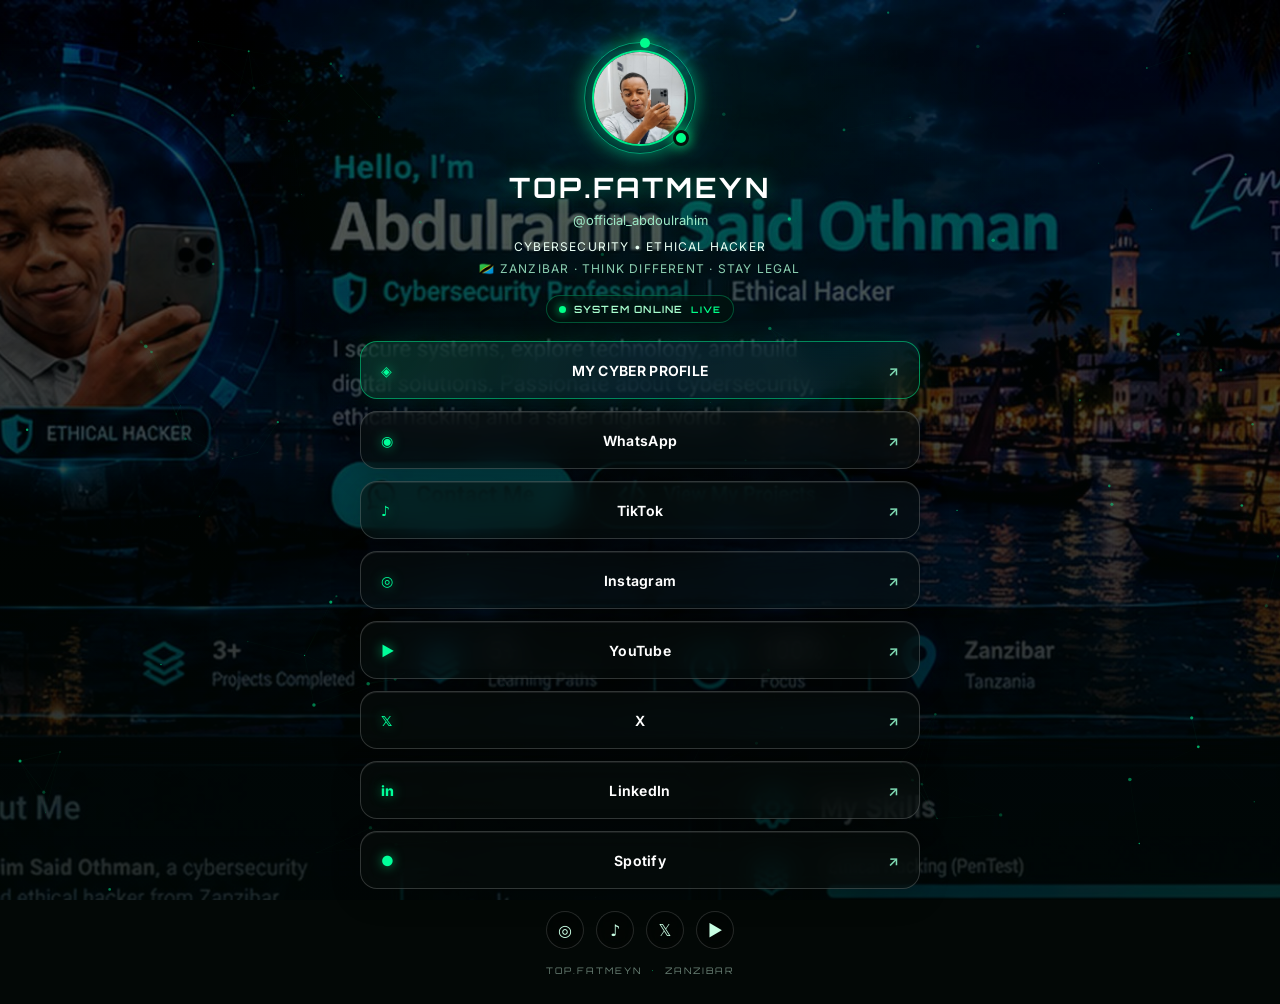
==== commit 310dae18: "Add files via upload" ====
--- a/index.html
+++ b/index.html
@@ -3,131 +3,73 @@
 <head>
 <meta charset="utf-8">
 <meta name="viewport" content="width=device-width,initial-scale=1">
-<meta name="theme-color" content="#030b18">
-<title>TOP.FATMEYN — Cybersecurity & Ethical Hacker</title>
+<title>TOP.FATMEYN — Cyber Profile</title>
+<meta name="description" content="TOP.FATMEYN — Cybersecurity & Ethical Hacker">
 <link rel="stylesheet" href="style.css">
 </head>
 <body>
-<header class="top">
-  <a class="brand" href="#home">
-    <div class="brand-logo">TF</div>
-    <div><strong>TOP.<span>FATMEYN</span></strong><small>Cybersecurity &amp; Ethical Hacker</small></div>
-  </a>
-  <nav class="topnav">
-    <a class="active" href="#home">⌂ Home</a>
-    <a href="#about">About</a><a href="#skills">Skills</a><a href="#projects">Projects</a>
-    <a href="#lab">Cyber Lab</a><a href="#contact">Contact</a>
-  </nav>
-  <div class="top-right"><span class="live"><i></i> Online</span><span class="pulse">⌁</span><span class="divider"></span><span>☼</span><span>🇹🇿</span><span>TZ⌄</span></div>
-  <button class="hamb" aria-label="Open menu">☰</button>
-</header>
+<canvas id="fx"></canvas>
+<div class="wash"></div>
 
-<aside class="side">
-  <nav>
-    <a class="sel" href="#home"><b>⌂</b> Home</a>
-    <a href="#about"><b>♙</b> About Me</a>
-    <a href="#skills"><b>⚙</b> Skills</a>
-    <a href="#projects"><b>▣</b> Projects</a>
-    <a href="#lab"><b>⚗</b> Cyber Lab</a>
-    <a href="#activity"><b>▤</b> Blog / Insights</a>
-    <a href="#contact"><b>✉</b> Contact</a>
-  </nav>
-  <div class="quote"><span>▣</span><div>Think Different<br>Hack Smarter<br>Stay Legal</div><i></i></div>
-  <div class="connect"><small>Connect With Me</small><div><a href="#contact">◉</a><a href="#contact">♪</a><a href="#contact">◎</a><a href="#contact">⌘</a><a href="#contact">➤</a></div></div>
-  <div class="mapbox"><div class="mapshape">◢<br>╲╱<br>╱╲</div><strong>⌖</strong><span>6.1659° S<br>39.2026° E</span></div>
-</aside>
+<main class="profile">
+  <div class="avatar-wrap">
+    <div class="ring"></div>
+    <img class="avatar" src="profile-topfatmeyn.jpg" alt="TOP.FATMEYN">
+    <span class="online-dot" title="Online"></span>
+  </div>
 
-<main>
-<section class="hero" id="home">
-  <div class="hero-bg"></div>
-  <div class="hero-overlay"></div>
-  <div class="hero-content">
-    <div class="portrait-wrap">
-      <div class="rings"></div>
-      <img src="profile-topfatmeyn.jpg" alt="Abdulrahim Said Othman">
-      <span>🛡 ETHICAL HACKER</span>
-    </div>
-    <div class="intro">
-      <div class="badge">🛡 Ethical Hacker</div>
-      <h1>TOP.<em>FATMEYN</em></h1>
-      <h3>Cybersecurity <b>|</b> Ethical Hacking <b>|</b> Digital Intelligence</h3>
-      <p>I'm not just a user, I'm a builder of a safer digital world.<br>Cybersecurity is not just a career, it's my purpose.</p>
-      <div class="place">⌖ Zanzibar, Tanzania 🇹🇿</div>
-      <div class="buttons"><a class="primary" href="#projects">View Projects →</a><a href="#contact">◉ Contact Me</a></div>
-    </div>
-    <div class="status card">
-      <div class="card-title"><b>▤ System Status</b><span class="online-pill"><i></i> Online</span></div>
-      <p><i></i> Website <b>Online</b></p>
-      <p><i></i> Security <b>Protected</b></p>
-      <p><i></i> Connection <b>Stable</b></p>
-      <p><i></i> Interface <b>Active</b></p>
-      <hr>
-      <blockquote>“Think secure. Build responsibly.”</blockquote>
-      <code>&gt;_</code>
-    </div>
+  <h1>TOP.FATMEYN</h1>
+  <p class="handle">@official_abdoulrahim</p>
+  <p class="bio">CYBERSECURITY • ETHICAL HACKER<br><span>🇹🇿 ZANZIBAR · THINK DIFFERENT · STAY LEGAL</span></p>
+
+  <div class="status"><i></i> SYSTEM ONLINE <b>LIVE</b></div>
+
+  <section class="links">
+    <a class="link featured" href="https://www.tiktok.com/@official_abdoulrahim" target="_blank" rel="noopener"><span>◈</span> MY CYBER PROFILE <em>↗</em></a>
+    <a class="link" href="https://wa.me/" target="_blank" rel="noopener"><span>◉</span> WhatsApp <em>↗</em></a>
+    <a class="link" href="https://www.tiktok.com/@official_abdoulrahim" target="_blank" rel="noopener"><span>♪</span> TikTok <em>↗</em></a>
+    <a class="link" href="https://www.instagram.com/official_abdoulrahim/" target="_blank" rel="noopener"><span>◎</span> Instagram <em>↗</em></a>
+    <a class="link" href="https://www.youtube.com/" target="_blank" rel="noopener"><span>▶</span> YouTube <em>↗</em></a>
+    <a class="link" href="https://x.com/official_abdoulrahim" target="_blank" rel="noopener"><span>𝕏</span> X <em>↗</em></a>
+    <a class="link" href="https://www.linkedin.com/" target="_blank" rel="noopener"><span>in</span> LinkedIn <em>↗</em></a>
+    <a class="link" href="https://open.spotify.com/" target="_blank" rel="noopener"><span>●</span> Spotify <em>↗</em></a>
+  </section>
+
+  <div class="socials">
+    <a href="https://www.instagram.com/official_abdoulrahim/" aria-label="Instagram">◎</a>
+    <a href="https://www.tiktok.com/@official_abdoulrahim" aria-label="TikTok">♪</a>
+    <a href="https://x.com/official_abdoulrahim" aria-label="X">𝕏</a>
+    <a href="https://www.youtube.com/" aria-label="YouTube">▶</a>
   </div>
-  <div class="zanzibar">ZANZIBAR<small>MY HOME<br>MY POWER</small>✦</div>
-</section>
 
-<section class="features">
-  <a class="feature card" href="#skills"><span class="icon">⬡</span><h2>Cybersecurity</h2><p>Network Security | Web Security<br>Penetration Testing | Digital Forensics</p><b>Explore →</b></a>
-  <a class="feature card" href="#projects"><span class="icon">&lt;/&gt;</span><h2>Projects</h2><p>Real World Projects<br>&amp; Case Studies</p><b>View →</b></a>
-  <a class="feature card" href="#lab"><span class="icon">⚗</span><h2>Cyber Lab</h2><p>Safe Practice Environment<br>(For Learning &amp; Testing)</p><b>Start Lab →</b></a>
-  <a class="feature card" href="#skills"><span class="icon">◎</span><h2>Skills</h2><p>Tools &amp; Technologies<br>I Use</p><b>View Skills →</b></a>
-</section>
+  <footer>TOP.FATMEYN <span>•</span> ZANZIBAR</footer>
+</main>
 
-<section class="three">
-  <div class="panel activity" id="activity">
-    <div class="title"><h2>⌁ Latest Activity</h2><a href="#activity">View All →</a></div>
-    <div class="row"><i></i><span>Website visited</span><small>Current session</small><b>/home</b></div>
-    <div class="row"><i></i><span>Project viewed</span><small>Explore projects</small><b>/projects</b></div>
-    <div class="row"><i></i><span>Learning opened</span><small>Safe practice</small><b>Cyber Lab</b></div>
-    <div class="row"><i></i><span>Contact available</span><small>Open now</small><b>WhatsApp</b></div>
-  </div>
-  <div class="panel about" id="about">
-    <div class="title"><h2>♙ About Me</h2></div>
-    <p>I'm Abdulrahim Said Othman, a young cybersecurity enthusiast and ethical hacker from Zanzibar, Tanzania. I focus on learning cybersecurity, digital technology and building practical projects.</p>
-    <p class="facts">⌁ <b>Focus:</b> Cybersecurity &nbsp; • &nbsp; ⌖ <b>Location:</b> Zanzibar, Tanzania<br>⌘ <b>Approach:</b> Authorized and responsible practice</p>
-  </div>
-  <div class="panel contact" id="contact">
-    <div class="title"><h2>◉ Contact &amp; Follow</h2></div>
-    <p>Get in touch for collaboration, projects or just a hello.</p>
-    <a class="wa" href="https://wa.me/255670675916" target="_blank" rel="noopener">◉ &nbsp; WhatsApp Me <span>↗</span></a>
-    <div class="links"><a href="https://www.tiktok.com/@____yk4x" target="_blank">TikTok</a><a href="https://www.instagram.com/____yk4x/" target="_blank">Instagram</a><a href="https://github.com/TopFatmeyn" target="_blank">GitHub</a></div>
-  </div>
-</section>
-
-<section class="panel wide" id="skills">
-  <div class="title"><h2>⚙ Skills &amp; Technologies</h2><span>Learning focus</span></div>
-  <div class="skillgrid">
-    <div><b>Cybersecurity Fundamentals</b><span><i style="width:68%"></i></span><small>Learning</small></div>
-    <div><b>Web Security</b><span><i style="width:58%"></i></span><small>Learning</small></div>
-    <div><b>Linux / Command Line</b><span><i style="width:50%"></i></span><small>Learning</small></div>
-    <div><b>Web Development</b><span><i style="width:64%"></i></span><small>Building</small></div>
-  </div>
-</section>
-
-<section class="panel wide" id="projects">
-  <div class="title"><h2>&lt;/&gt; Projects &amp; Case Studies</h2><span>Portfolio</span></div>
-  <div class="projects">
-    <article><span>▣</span><div><b>TOP.FATMEYN</b><p>Personal cybersecurity and digital technology platform.</p></div><small>ACTIVE BUILD</small></article>
-    <article><span>⚗</span><div><b>Cyber Lab</b><p>Authorized practice and security-learning environment.</p></div><small>LEARNING</small></article>
-    <article><span>⌕</span><div><b>Security Notes</b><p>Documented learning, experiments and responsible security research.</p></div><small>ONGOING</small></article>
-  </div>
-</section>
-
-<section class="panel wide" id="lab">
-  <div class="title"><h2>⚗ Cyber Lab</h2><span class="safe">● Safe Learning</span></div>
-  <p class="labtext">Practice only on systems you own or have explicit permission to test. This section is for cybersecurity education, labs and defensive thinking.</p>
-  <div class="chips"><span>Linux</span><span>Web Security</span><span>Networking</span><span>CTF Concepts</span><span>Digital Safety</span></div>
-</section>
-
-<footer><b>TOP.FATMEYN</b><span>Cybersecurity &amp; Ethical Hacker</span><span>Security • Freedom • Digital Future</span><span>🇹🇿 Zanzibar, Tanzania</span></footer>
-</main>
 <script>
-const btn=document.querySelector('.hamb'),side=document.querySelector('.side');
-btn.onclick=()=>side.classList.toggle('open');
-document.querySelectorAll('.side a').forEach(a=>a.onclick=()=>side.classList.remove('open'));
+const c=document.getElementById('fx'),x=c.getContext('2d');
+let w,h,dpr,pts=[];
+function resize(){
+ dpr=Math.min(devicePixelRatio||1,2); w=innerWidth; h=innerHeight;
+ c.width=w*dpr;c.height=h*dpr;c.style.width=w+'px';c.style.height=h+'px';x.setTransform(dpr,0,0,dpr,0,0);
+ pts=Array.from({length:Math.min(95,Math.floor(w/10))},()=>({x:Math.random()*w,y:Math.random()*h,vx:(Math.random()-.5)*.22,vy:(Math.random()-.5)*.18,r:Math.random()*1.5+.3,a:Math.random()*.55+.12}));
+}
+addEventListener('resize',resize); resize();
+let mx=0,my=0;
+addEventListener('pointermove',e=>{mx=(e.clientX/w-.5)*10;my=(e.clientY/h-.5)*10});
+function loop(){
+ x.clearRect(0,0,w,h);
+ for(const p of pts){
+   p.x+=p.vx;p.y+=p.vy;
+   if(p.x<0||p.x>w)p.vx*=-1;if(p.y<0||p.y>h)p.vy*=-1;
+   x.beginPath();x.fillStyle=`rgba(0,255,150,${p.a})`;x.arc(p.x+mx*.15,p.y+my*.15,p.r,0,Math.PI*2);x.fill();
+ }
+ for(let i=0;i<pts.length;i++)for(let j=i+1;j<pts.length;j++){
+   const a=pts[i],b=pts[j],dx=a.x-b.x,dy=a.y-b.y,dist=Math.hypot(dx,dy);
+   if(dist<115){x.strokeStyle=`rgba(0,255,170,${.08*(1-dist/115)})`;x.lineWidth=.7;x.beginPath();x.moveTo(a.x,a.y);x.lineTo(b.x,b.y);x.stroke();}
+ }
+ requestAnimationFrame(loop);
+}
+loop();
 </script>
 </body>
 </html>
--- a/style.css
+++ b/style.css
@@ -1,10 +1,25 @@
-*{box-sizing:border-box}html{scroll-behavior:smooth;scroll-padding-top:72px}body{margin:0;background:#030b18;color:#e9f5ff;font-family:Inter,Segoe UI,Arial,sans-serif;font-size:14px;line-height:1.45}a{text-decoration:none;color:inherit}button{font:inherit}
-:root{--cyan:#00dcff;--blue:#1287ff;--green:#00e59a;--bg:#030b18;--panel:rgba(3,17,36,.93);--line:#0a5e85;--muted:#9db9d0}
-.top{height:72px;position:fixed;top:0;left:0;right:0;z-index:50;background:#030a17f5;border-bottom:1px solid #075c82;display:flex;align-items:center;padding:0 22px;gap:28px;backdrop-filter:blur(12px)}.brand{display:flex;align-items:center;gap:11px;width:350px}.brand-logo{width:58px;height:58px;border:2px solid var(--cyan);display:grid;place-items:center;color:var(--cyan);font-weight:900;font-size:21px;box-shadow:0 0 15px #00cfff44}.brand strong{font-size:25px;letter-spacing:1px}.brand strong span{color:var(--cyan)}.brand small{display:block;color:#c3d7e7;font-size:11px;letter-spacing:.8px}.topnav{height:100%;display:flex;gap:20px;align-items:center;flex:1}.topnav a{height:100%;display:flex;align-items:center;color:#bdd0e2;padding:0 9px;border-bottom:2px solid transparent}.topnav a:hover,.topnav a.active{color:var(--cyan);border-bottom-color:var(--cyan)}.top-right{display:flex;align-items:center;gap:11px;color:#d8e9f6;white-space:nowrap}.live{color:#00e8a6}.live i,.online-pill i,.row i{display:inline-block;width:8px;height:8px;border-radius:50%;background:var(--green);box-shadow:0 0 9px var(--green)}.pulse{color:var(--cyan);font-size:22px}.divider{height:24px;border-left:1px solid #145875}.hamb{display:none;background:none;color:var(--cyan);border:1px solid var(--line);padding:7px 10px}
-.side{position:fixed;z-index:40;left:0;top:72px;bottom:0;width:238px;background:#030d1cf5;border-right:1px solid #075c82;padding:22px 14px 10px;overflow:auto}.side nav{display:grid;gap:7px}.side nav a{display:flex;align-items:center;gap:13px;padding:10px 12px;border:1px solid transparent;border-radius:7px;color:#c4d6e6}.side nav a b{width:27px;text-align:center;font-size:21px;color:#56ccff}.side nav a.sel,.side nav a:hover{background:linear-gradient(90deg,#0572b044,#06213b);border-color:#0780ad;color:white;box-shadow:inset 0 0 18px #00bfff18}.quote{margin:23px 10px 17px;padding:19px 11px;border:1px solid #08729b;border-radius:8px;background:linear-gradient(135deg,#07305288,#031325);display:flex;gap:10px;position:relative}.quote span{color:var(--cyan);font-size:23px}.quote div{color:#d4e8f7;line-height:1.55}.quote i{position:absolute;width:35px;height:2px;background:var(--cyan);bottom:20px;left:45px}.connect{border-top:1px solid #0a3c57;padding:12px 5px}.connect small{color:#c6dbe9}.connect div{display:flex;gap:11px;margin-top:10px}.connect a{width:31px;height:31px;border:1px solid #08729b;border-radius:6px;display:grid;place-items:center;color:var(--cyan);font-size:18px}.mapbox{margin-top:18px;min-height:185px;border:1px solid #075c82;border-radius:7px;display:flex;flex-direction:column;align-items:center;justify-content:flex-end;padding:11px;position:relative;overflow:hidden;background:linear-gradient(#04172bcc,#041021ee),url("zanzibar-cyber-bg.jpg") center/cover}.mapshape{position:absolute;top:15px;color:#0b9ddd66;font-size:34px;line-height:.9}.mapbox strong{color:var(--cyan);font-size:22px}.mapbox span{color:#9bc1d9;font-size:10px}
-main{margin-left:238px;padding-top:72px;background:#020a16}.hero{min-height:425px;position:relative;overflow:hidden}.hero-bg{position:absolute;inset:0;background-image:url("zanzibar-cyber-bg.jpg");background-size:cover;background-position:center 42%;filter:saturate(1.18)}.hero-overlay{position:absolute;inset:0;background:linear-gradient(90deg,#031021ee 0%,#04162ccc 31%,#04162c55 66%,#020b17aa 100%),linear-gradient(0deg,#020b16ee 0%,transparent 40%,#020b1640 100%)}.hero:after{content:"";position:absolute;inset:0;background-image:linear-gradient(#00bfff19 1px,transparent 1px),linear-gradient(90deg,#00bfff19 1px,transparent 1px);background-size:48px 48px;mask-image:linear-gradient(90deg,#000,transparent 85%);animation:grid 22s linear infinite;pointer-events:none}.hero-content{position:relative;z-index:2;min-height:425px;display:grid;grid-template-columns:245px minmax(380px,1fr) 230px;gap:25px;align-items:center;padding:38px 34px}.portrait-wrap{display:flex;justify-content:center;align-items:center;position:relative}.portrait-wrap img{width:176px;height:176px;border-radius:50%;object-fit:cover;object-position:center 35%;border:3px solid var(--cyan);box-shadow:0 0 0 8px #00cfff12,0 0 25px #00bfff99;position:relative;z-index:2}.rings{position:absolute;width:213px;height:213px;border-radius:50%;border:1px solid #00dfffaa;box-shadow:0 0 0 12px #00bfff08,0 0 0 24px #00bfff06;animation:spin 18s linear infinite}.portrait-wrap>span{position:absolute;bottom:1px;z-index:4;background:#06182a;border:1px solid var(--cyan);padding:8px 18px;border-radius:5px;font-weight:700;font-size:11px;letter-spacing:.7px}.intro .badge{display:inline-block;border:1px solid #09a3c9;border-radius:15px;background:#041a2dcc;padding:6px 13px;color:#00e9ba;font-size:12px}.intro h1{font-size:44px;line-height:1;margin:14px 0 6px;letter-spacing:1px}.intro h1 em{font-style:normal;color:var(--cyan)}.intro h3{font-size:14px;font-weight:500;color:#d5e9f6;margin:0}.intro h3 b{color:var(--cyan);padding:0 8px}.intro p{color:#d6e7f3;margin:17px 0 10px;font-size:14px}.place{color:#4fdbff;margin:10px 0 17px}.buttons{display:flex;gap:12px;flex-wrap:wrap}.buttons a{padding:10px 18px;border:1px solid #0796bf;border-radius:7px;background:#031a2dca;color:#d8effa}.buttons a.primary{background:var(--cyan);color:#022239;font-weight:800}.card{background:var(--panel);border:1px solid #0878a4;border-radius:9px;box-shadow:0 10px 28px #0008,inset 0 0 20px #00aaff08}.status{padding:13px 14px;align-self:start;margin-top:4px}.card-title,.title{display:flex;align-items:center;justify-content:space-between;gap:10px;border-bottom:1px solid #0b4967;padding-bottom:9px;margin-bottom:9px}.online-pill{border:1px solid #08795e;color:#00e9a8;padding:3px 8px;border-radius:5px;font-size:10px}.status p{display:flex;justify-content:space-between;color:#b8cfe0;font-size:12px;margin:8px 0}.status p b{color:#00e4ae;font-weight:500}.status p i{width:7px;height:7px;margin-right:auto;margin-top:6px}.status hr{border:0;border-top:1px solid #0b4967;margin:12px 0}.status blockquote{margin:0;color:#c2d7e7;font-size:12px}.status code{display:block;margin-top:12px;color:#00e6ae}.zanzibar{position:absolute;z-index:3;right:8%;bottom:35px;color:#00dfff;font-size:27px;font-style:italic;font-weight:900;text-shadow:0 0 14px #007da0;transform:rotate(-5deg);text-align:center}.zanzibar small{display:block;font-size:11px;color:#d4edf9;letter-spacing:1px}.features{display:grid;grid-template-columns:repeat(4,1fr);gap:12px;padding:15px 28px 8px;background:#020b17}.feature{padding:16px;min-height:158px;transition:.2s}.feature:hover{transform:translateY(-3px);border-color:var(--cyan);box-shadow:0 0 20px #00cfff18}.feature .icon{display:grid;place-items:center;width:45px;height:45px;border:1px solid var(--cyan);border-radius:50%;color:var(--cyan);font-size:21px;margin-bottom:9px}.feature h2{font-size:16px;margin:0 0 3px}.feature p{font-size:11px;color:#b3c8d9;min-height:35px;margin:0 0 8px}.feature>b{font-size:12px;color:var(--cyan)}
-.three{display:grid;grid-template-columns:1.15fr 1fr 1.1fr;gap:12px;padding:10px 28px}.panel{background:var(--panel);border:1px solid #0878a4;border-radius:9px;box-shadow:0 10px 28px #0008,inset 0 0 20px #00aaff08}.three .panel{padding:15px;min-height:220px}.title h2{font-size:15px;margin:0;font-weight:600}.title a,.title>span{font-size:10px;color:var(--cyan)}.row{display:grid;grid-template-columns:10px 1fr auto auto;align-items:center;gap:8px;padding:11px 0;border-bottom:1px solid #0a3046;font-size:11px}.row:last-child{border:0}.row i{width:7px;height:7px}.row small{color:#8fa9bd}.row b{color:var(--cyan);font-weight:500}.about p,.contact p,.labtext{font-size:12px;color:#bfd3e1}.facts{line-height:2!important;color:#9fc3d7!important}.wa{display:flex;justify-content:space-between;align-items:center;background:#08dd86;color:#03291f;border-radius:7px;padding:11px 14px;font-weight:800;margin:12px 0}.links{display:flex;justify-content:space-between;gap:7px}.links a{font-size:11px;color:#9eeaff;border:1px solid #0a4967;padding:7px 10px;border-radius:5px}.wide{margin:10px 28px;padding:15px}.skillgrid{display:grid;grid-template-columns:1fr 1fr;gap:13px 25px}.skillgrid>div{display:grid;grid-template-columns:180px 1fr 52px;gap:10px;align-items:center;font-size:11px;color:#c7dbea}.skillgrid span{height:7px;border-radius:10px;background:#0c2942;overflow:hidden}.skillgrid span i{display:block;height:100%;background:linear-gradient(90deg,#087bd4,var(--cyan));border-radius:10px}.skillgrid small{color:#87a6bb;text-align:right}.projects{display:grid;gap:8px}.projects article{display:flex;align-items:center;gap:12px;padding:10px;border:1px solid #0a4967;border-radius:6px;background:#04182b}.projects article>span{width:36px;height:36px;display:grid;place-items:center;border:1px solid #09a5ce;border-radius:6px;color:var(--cyan);font-size:18px}.projects article div{flex:1}.projects article b{font-size:12px}.projects article p{margin:2px 0 0;color:#9fb8ca;font-size:11px}.projects article small{color:#6fdcf0;border:1px solid #0a4967;padding:3px 7px;border-radius:4px;font-size:9px}.safe{color:#00e6a8!important}.chips{display:flex;gap:8px;flex-wrap:wrap}.chips span{font-size:10px;color:#bde8f5;border:1px solid #0a4967;border-radius:5px;padding:5px 9px;background:#051b31}footer{margin-top:12px;padding:15px 28px;border-top:1px solid #075c82;background:#020a16;display:flex;justify-content:space-between;gap:15px;color:#9db7cb;font-size:10px}footer b{color:var(--cyan)}
-@keyframes spin{to{transform:rotate(360deg)}}@keyframes grid{to{background-position:48px 48px}}
-@media(max-width:1100px){.brand{width:270px}.topnav{gap:3px}.topnav a{font-size:12px}.side{width:205px}main{margin-left:205px}.hero-content{grid-template-columns:190px 1fr;padding-inline:22px}.status{display:none}.features{grid-template-columns:repeat(2,1fr);padding-inline:22px}.three{grid-template-columns:1fr 1fr;padding-inline:22px}.contact{grid-column:span 2}.wide{margin-inline:22px}}
-@media(max-width:760px){.top{height:66px;padding:0 12px}.brand{width:auto;flex:1}.brand-logo{width:44px;height:44px;font-size:17px}.brand strong{font-size:18px}.brand small{font-size:8px}.topnav,.top-right{display:none}.hamb{display:block}.side{top:66px;width:245px;transform:translateX(-110%);transition:.25s}.side.open{transform:translateX(0)}main{margin-left:0;padding-top:66px}.hero{min-height:auto}.hero-content{min-height:auto;grid-template-columns:1fr;padding:35px 16px 45px;gap:22px;text-align:center}.portrait-wrap{grid-row:1}.intro{grid-row:2}.portrait-wrap img{width:170px;height:170px}.rings{width:205px;height:205px}.intro h1{font-size:35px}.intro h3{font-size:11px}.intro h3 b{padding:0 3px}.intro p{font-size:13px}.buttons{justify-content:center}.zanzibar{font-size:18px;right:14px;bottom:12px;opacity:.7}.zanzibar small{font-size:8px}.features{grid-template-columns:1fr 1fr;padding:10px 12px}.feature{min-height:145px;padding:12px}.feature p{font-size:10px}.three{grid-template-columns:1fr;padding:8px 12px}.contact{grid-column:auto}.wide{margin:8px 12px;padding:13px}.skillgrid{grid-template-columns:1fr}.skillgrid>div{grid-template-columns:135px 1fr 48px;font-size:10px}.row{grid-template-columns:8px 1fr auto}.row small{display:none}.links{flex-wrap:wrap}footer{padding:14px 12px;flex-wrap:wrap;justify-content:center;text-align:center}.hero-bg{background-position:center}.side-map{min-height:150px}}
-@media(prefers-reduced-motion:reduce){*{animation:none!important;scroll-behavior:auto!important}}
+@import url('https://fonts.googleapis.com/css2?family=Inter:wght@400;500;600;700;800&family=Orbitron:wght@500;700&display=swap');
+*{box-sizing:border-box}html,body{margin:0;min-height:100%;font-family:Inter,system-ui,sans-serif;color:#fff}
+body{background:#030806 url("zanzibar-cyber-bg.jpg") center/cover fixed;overflow-x:hidden}
+.wash{position:fixed;inset:0;background:linear-gradient(180deg,rgba(0,0,0,.42),rgba(0,8,5,.78)),radial-gradient(circle at 50% 15%,rgba(0,255,130,.12),transparent 42%);z-index:-1}
+#fx{position:fixed;inset:0;z-index:0;pointer-events:none}
+.profile{position:relative;z-index:2;width:min(560px,calc(100% - 28px));margin:auto;padding:42px 0 28px;text-align:center}
+.avatar-wrap{position:relative;width:112px;height:112px;margin:0 auto 16px}
+.avatar{width:96px;height:96px;object-fit:cover;border-radius:50%;border:2px solid rgba(0,255,150,.9);position:absolute;inset:8px;box-shadow:0 0 24px rgba(0,255,150,.45),0 0 65px rgba(0,220,255,.16)}
+.ring{position:absolute;inset:0;border:1px solid rgba(0,255,170,.5);border-radius:50%;animation:spin 8s linear infinite;box-shadow:0 0 18px rgba(0,255,150,.3)}
+.ring:after{content:"";position:absolute;width:10px;height:10px;border-radius:50%;background:#00ff88;top:-5px;left:50%;box-shadow:0 0 14px #00ff88}
+.online-dot{position:absolute;right:7px;bottom:8px;width:16px;height:16px;border-radius:50%;background:#00ff88;border:3px solid #06100b;box-shadow:0 0 14px #00ff88}
+h1{font-family:Orbitron,sans-serif;font-size:28px;letter-spacing:3px;margin:0;text-shadow:0 0 18px rgba(0,255,150,.38)}
+.handle{margin:7px 0 8px;color:#9de8c6;font-size:13px}
+.bio{font-size:12px;line-height:1.8;letter-spacing:1.2px;color:#eafff4;margin:0}.bio span{color:#8bcfb1}
+.status{display:inline-flex;align-items:center;gap:8px;margin:16px 0 18px;padding:7px 12px;border:1px solid rgba(0,255,150,.28);border-radius:999px;background:rgba(0,20,12,.46);backdrop-filter:blur(12px);font:600 10px Orbitron;letter-spacing:1.2px;color:#a8ffcf}
+.status i{width:7px;height:7px;background:#00ff88;border-radius:50%;box-shadow:0 0 10px #00ff88;animation:pulse 1.4s infinite}.status b{color:#00ff88;font-size:9px}
+.links{display:grid;gap:12px}.link{height:58px;display:flex;align-items:center;justify-content:center;position:relative;padding:0 48px;text-decoration:none;color:#fff;font-size:14px;font-weight:650;letter-spacing:.3px;border:1px solid rgba(255,255,255,.18);border-radius:17px;background:rgba(10,16,14,.48);backdrop-filter:blur(14px);box-shadow:0 8px 30px rgba(0,0,0,.22),inset 0 1px rgba(255,255,255,.08);transition:.22s ease;overflow:hidden}
+.link:before{content:"";position:absolute;inset:0;background:linear-gradient(100deg,transparent,rgba(0,255,150,.08),transparent);transform:translateX(-100%);transition:.55s}
+.link:hover{transform:translateY(-2px) scale(1.008);border-color:rgba(0,255,150,.55);box-shadow:0 0 24px rgba(0,255,150,.14),inset 0 1px rgba(255,255,255,.1)}
+.link:hover:before{transform:translateX(100%)}.link span{position:absolute;left:20px;color:#00ff9a;font-weight:800;text-shadow:0 0 12px rgba(0,255,150,.6)}.link em{position:absolute;right:20px;color:#7ed9b2;font-style:normal}.featured{border-color:rgba(0,255,150,.48);background:linear-gradient(100deg,rgba(0,255,150,.12),rgba(0,180,255,.08),rgba(0,255,150,.06));box-shadow:0 0 28px rgba(0,255,150,.1)}
+.socials{display:flex;justify-content:center;gap:12px;margin:22px 0 16px}.socials a{width:38px;height:38px;border:1px solid rgba(255,255,255,.15);border-radius:50%;display:grid;place-items:center;color:#c8ffe4;text-decoration:none;background:rgba(0,0,0,.25);backdrop-filter:blur(10px);transition:.2s}.socials a:hover{border-color:#00ff98;color:#00ff98;box-shadow:0 0 16px rgba(0,255,150,.22);transform:translateY(-2px)}
+footer{font:9px Orbitron;letter-spacing:2px;color:rgba(215,255,235,.5)}footer span{color:#00ff98;margin:0 5px}
+@keyframes spin{to{transform:rotate(360deg)}}@keyframes pulse{50%{opacity:.35;transform:scale(.72)}}
+@media(max-width:520px){.profile{padding-top:28px;width:min(100% - 20px,560px)}h1{font-size:24px}.link{height:55px;border-radius:15px}.bio{font-size:11px}.avatar-wrap{transform:scale(.92);margin-bottom:8px}}
+@media(prefers-reduced-motion:reduce){.ring,.status i{animation:none}*{scroll-behavior:auto!important}}
